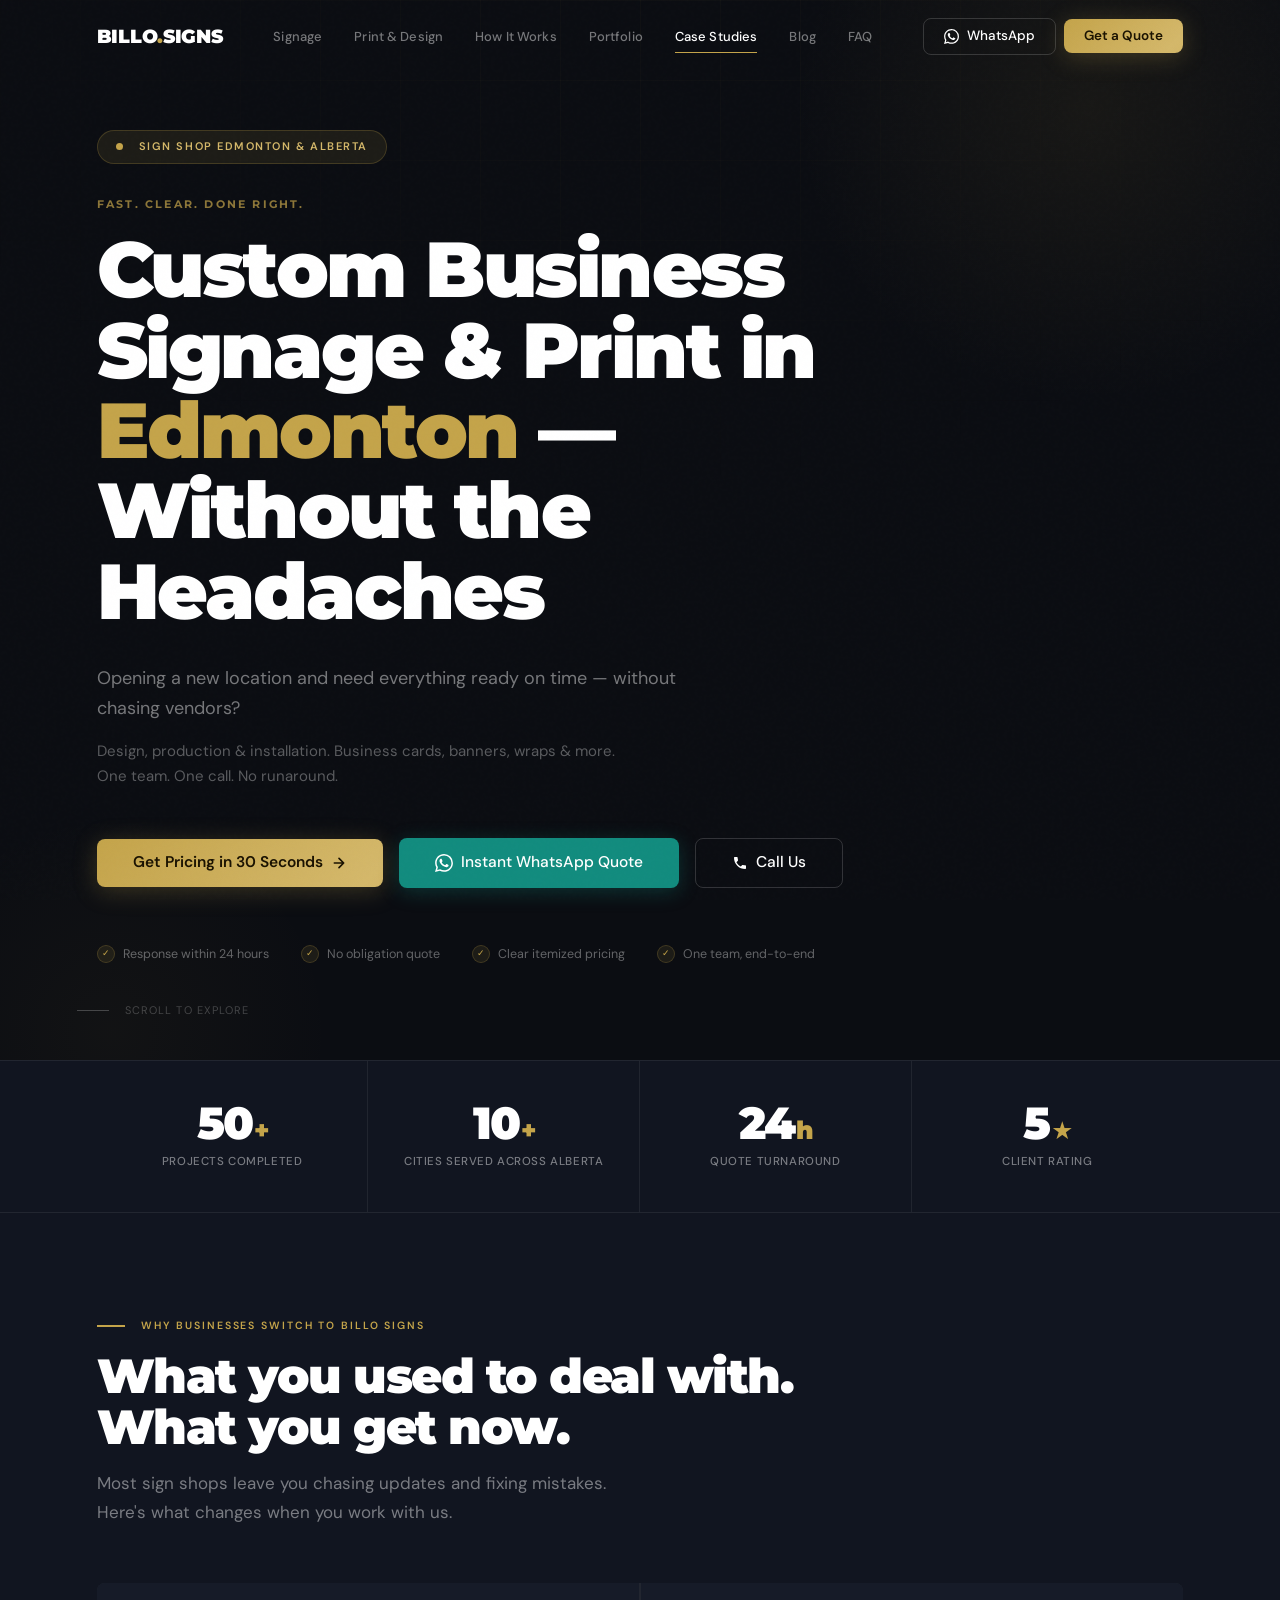
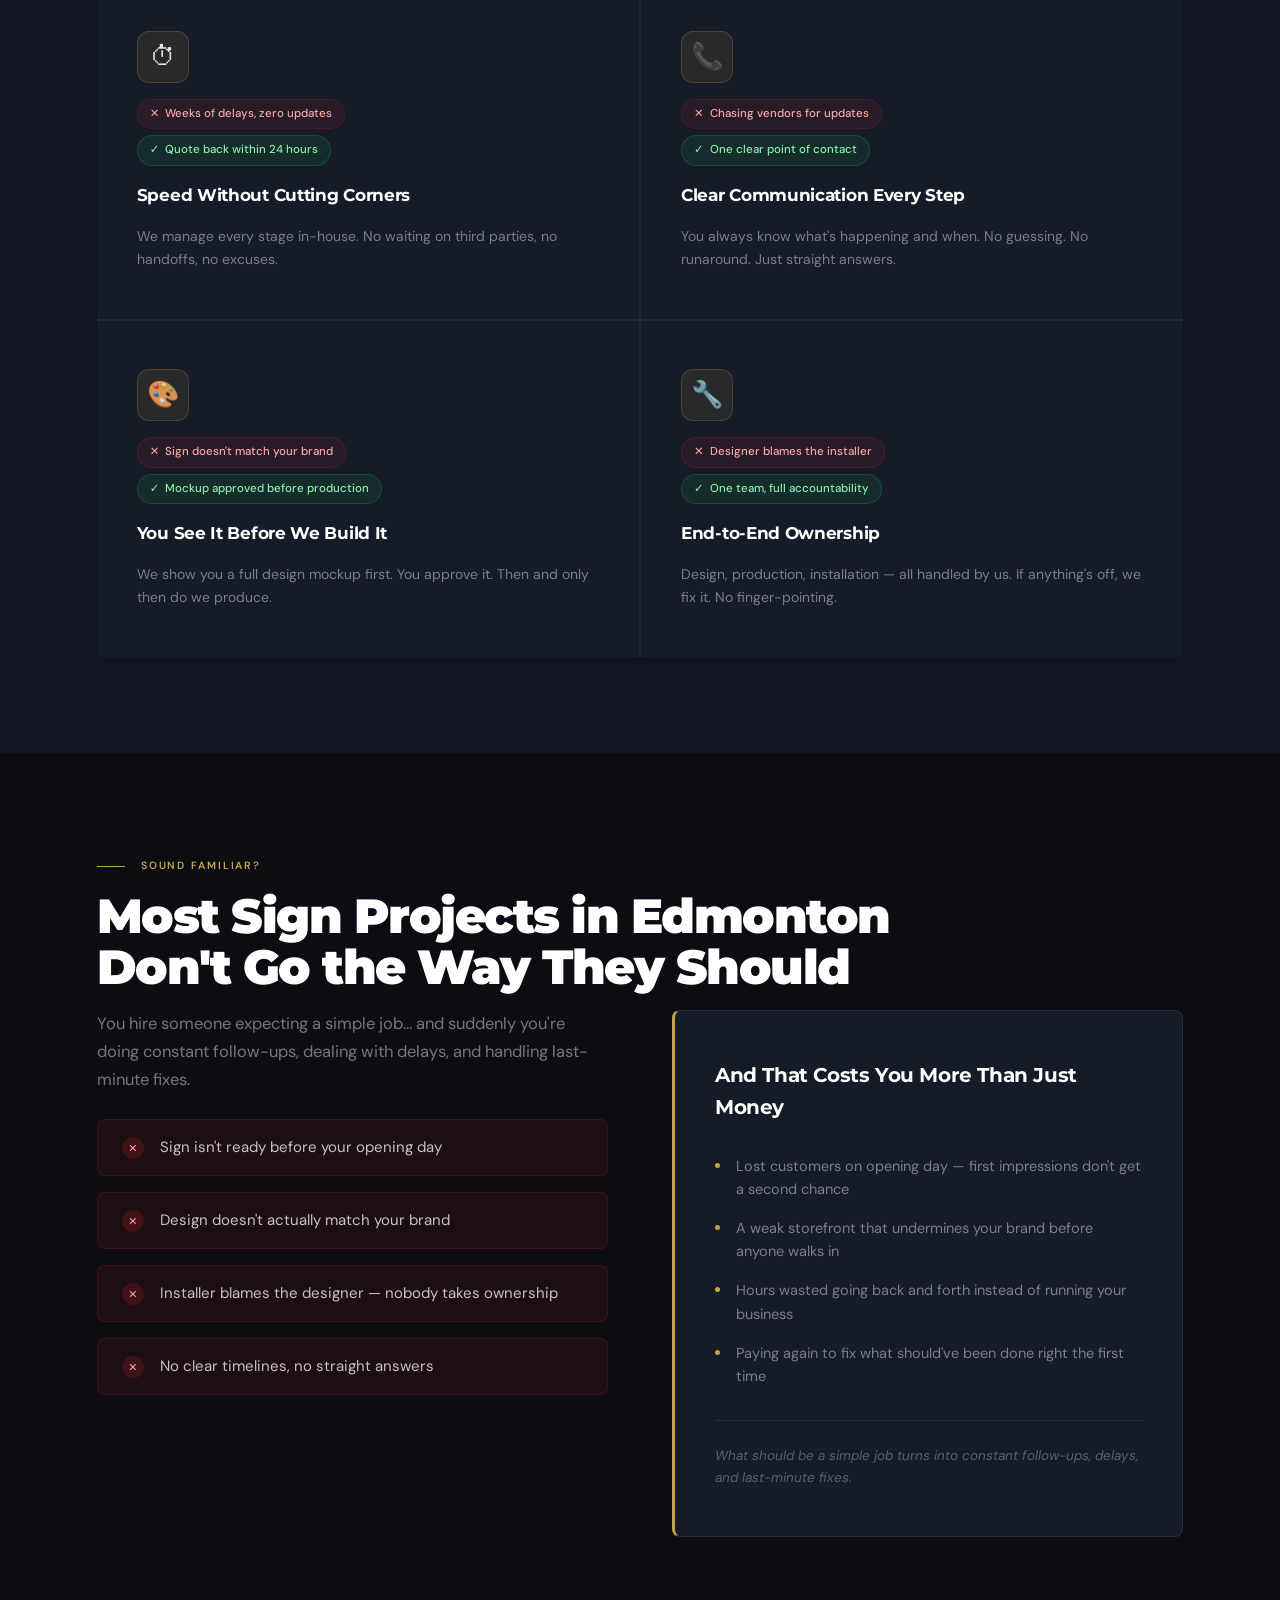
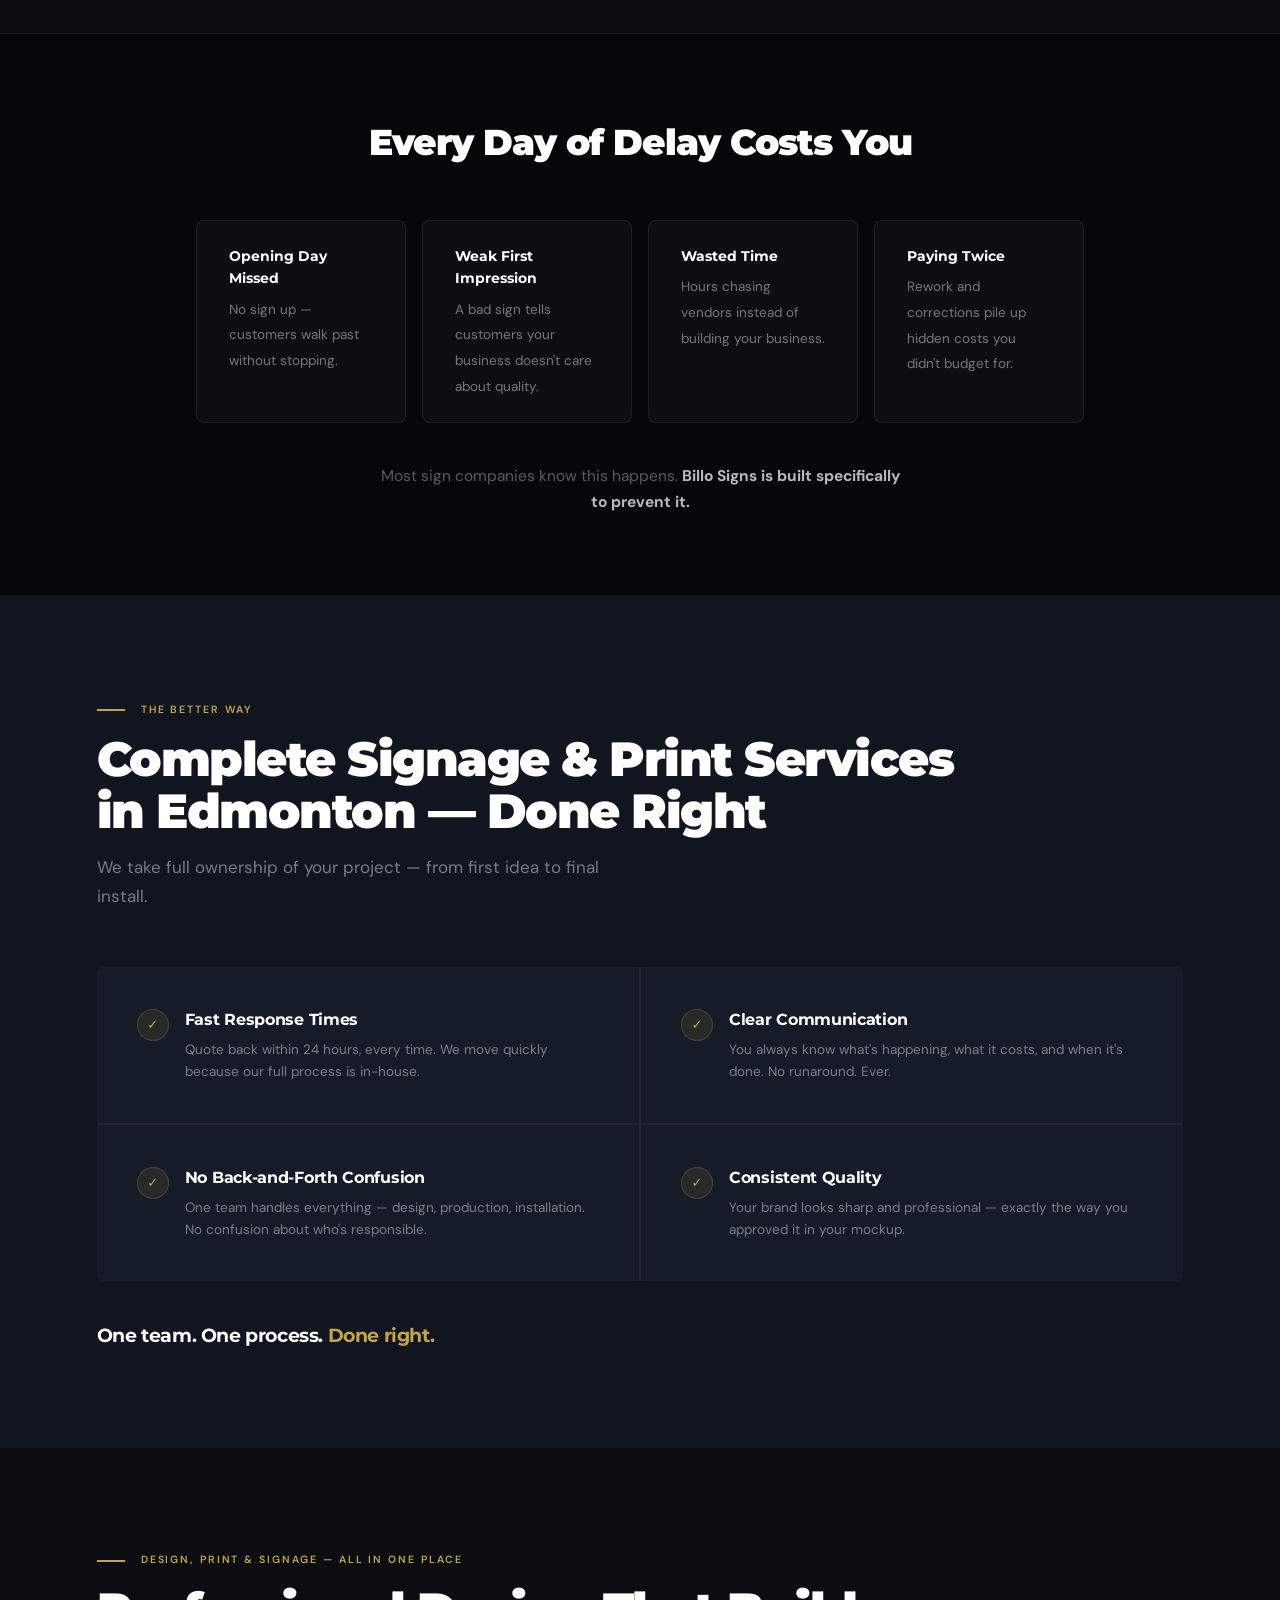
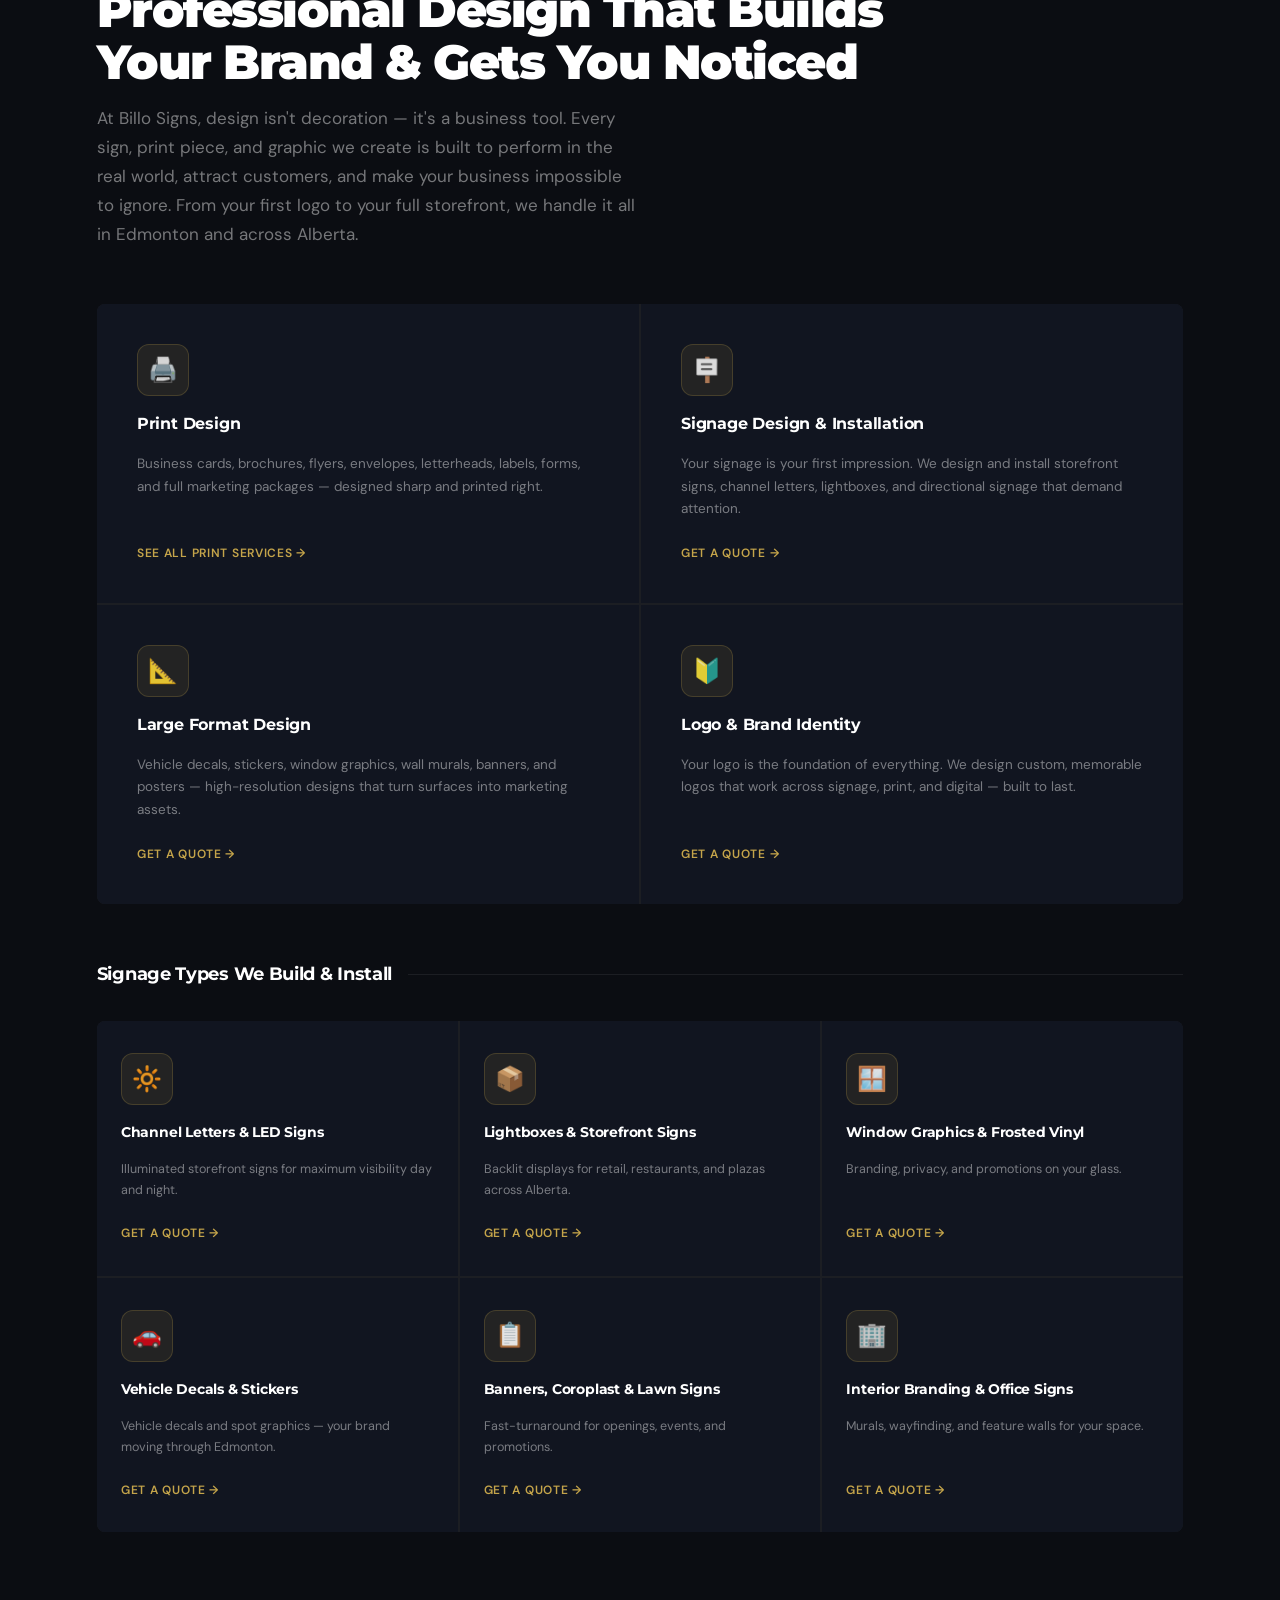
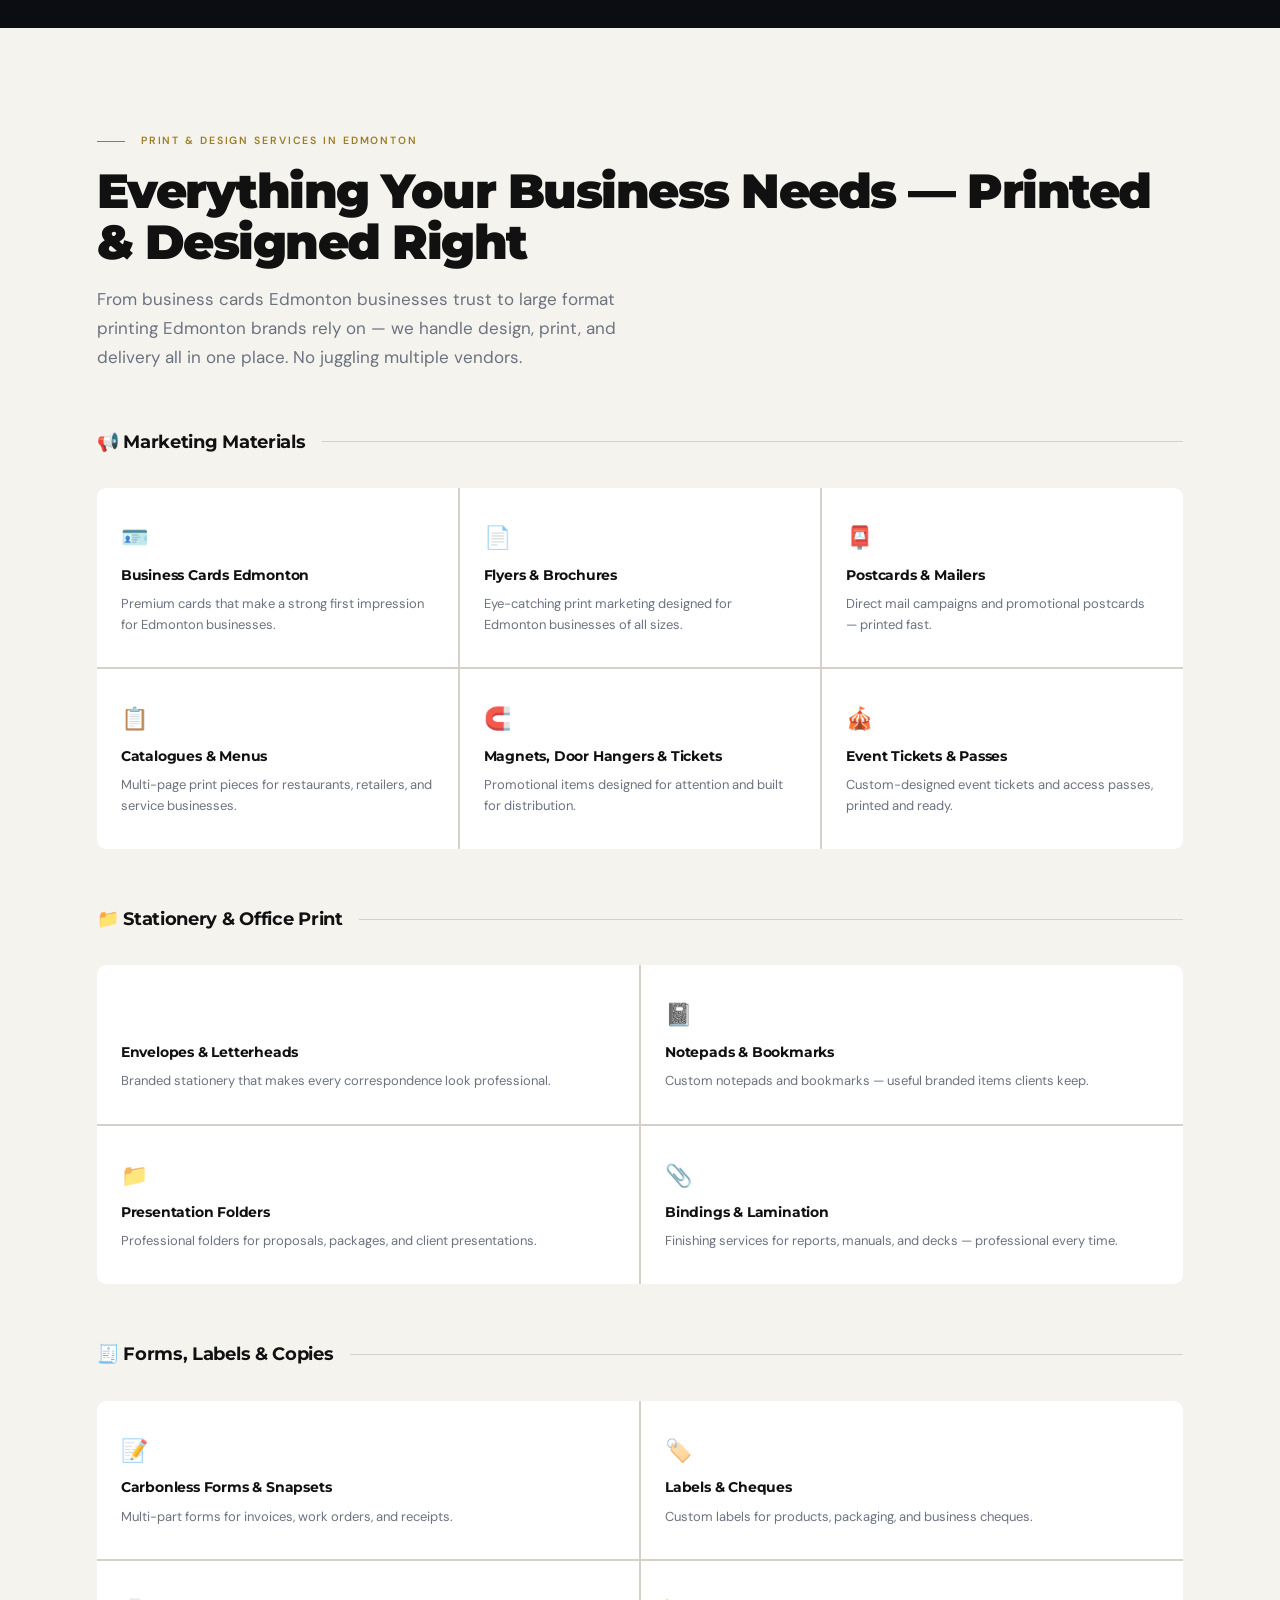
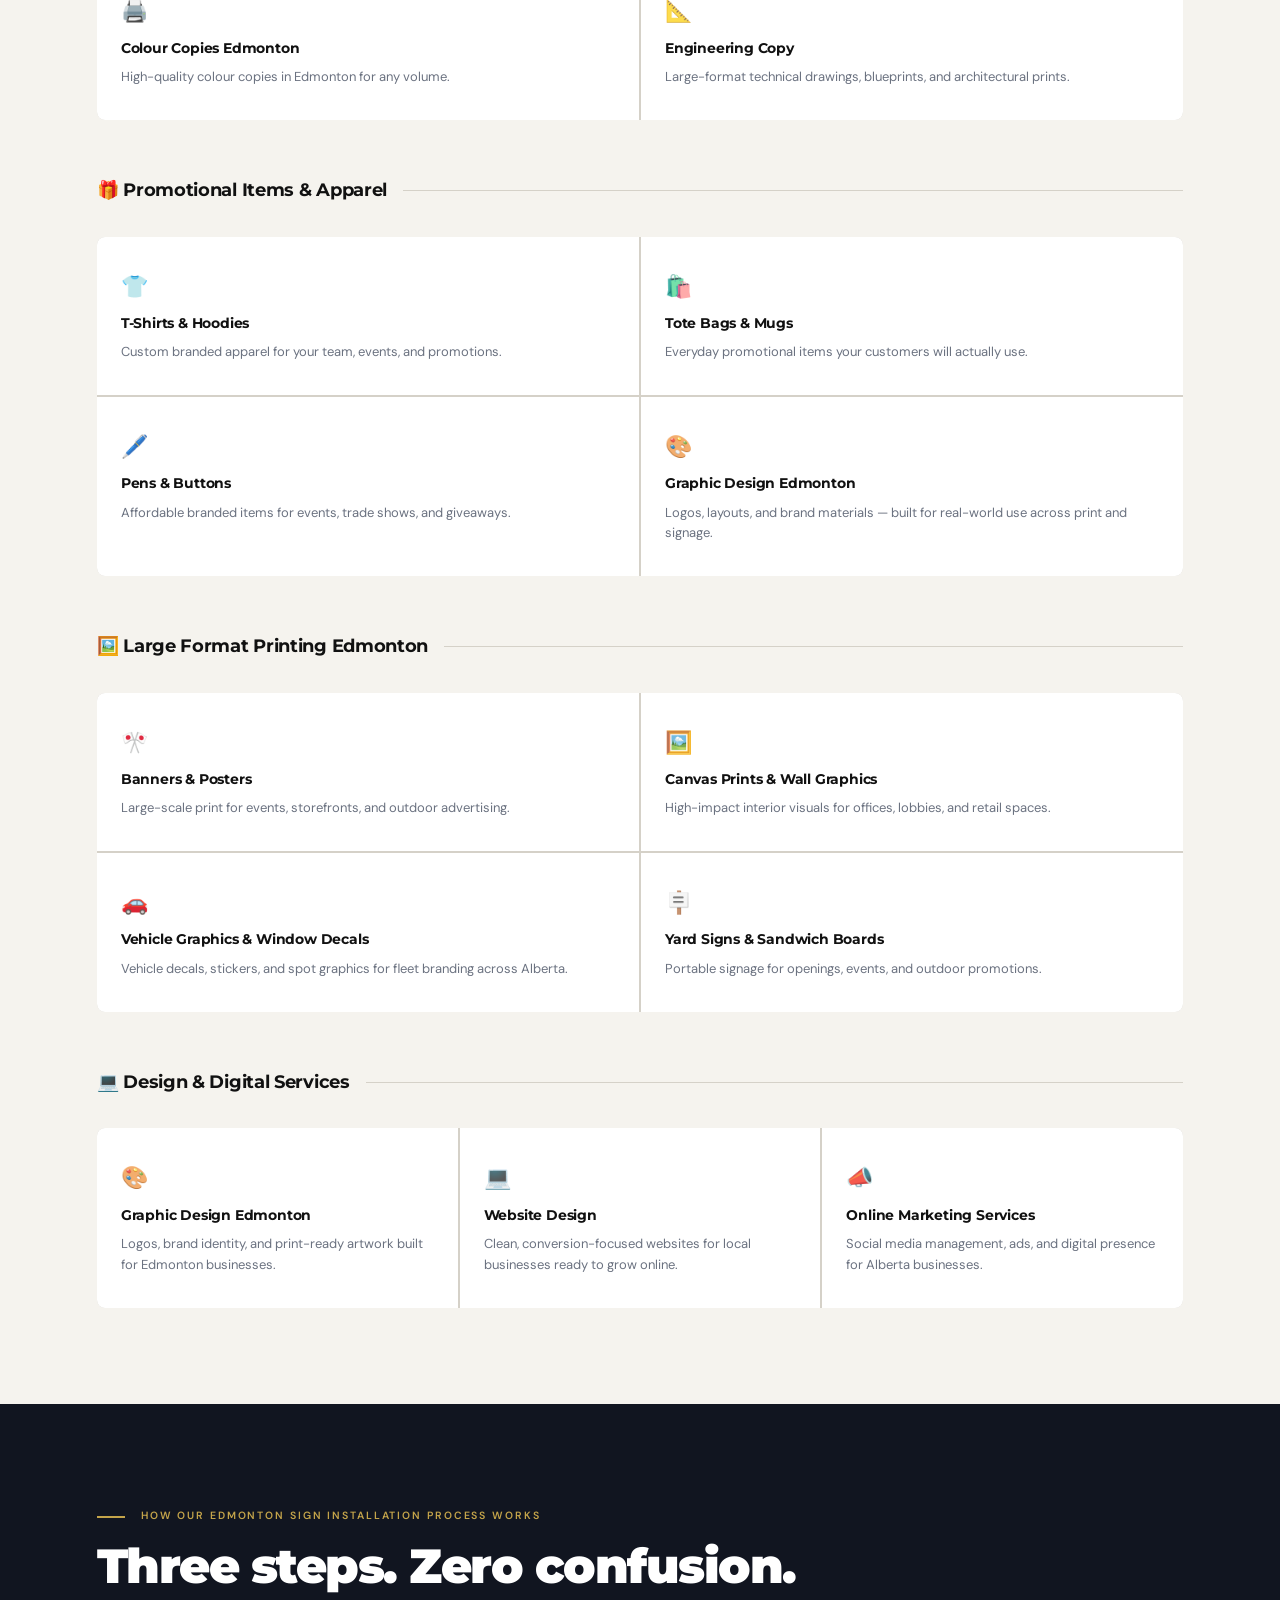
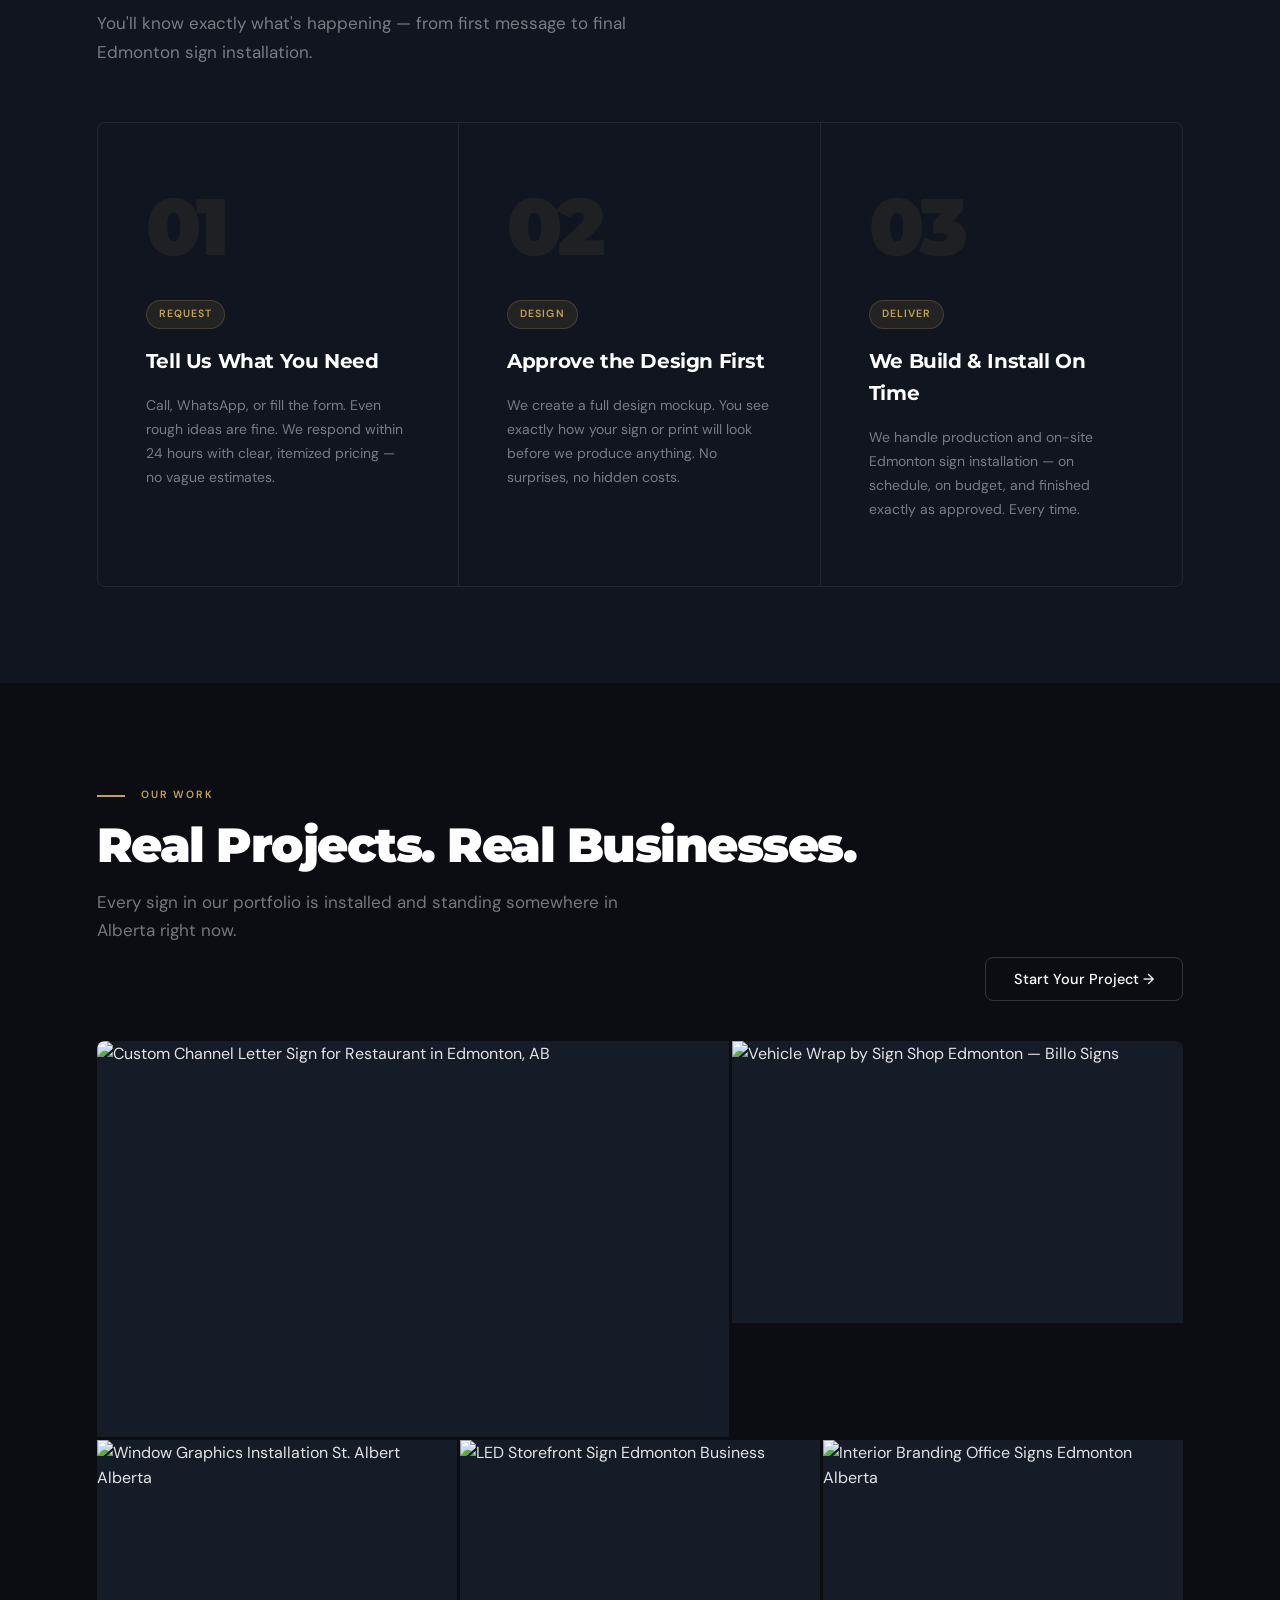
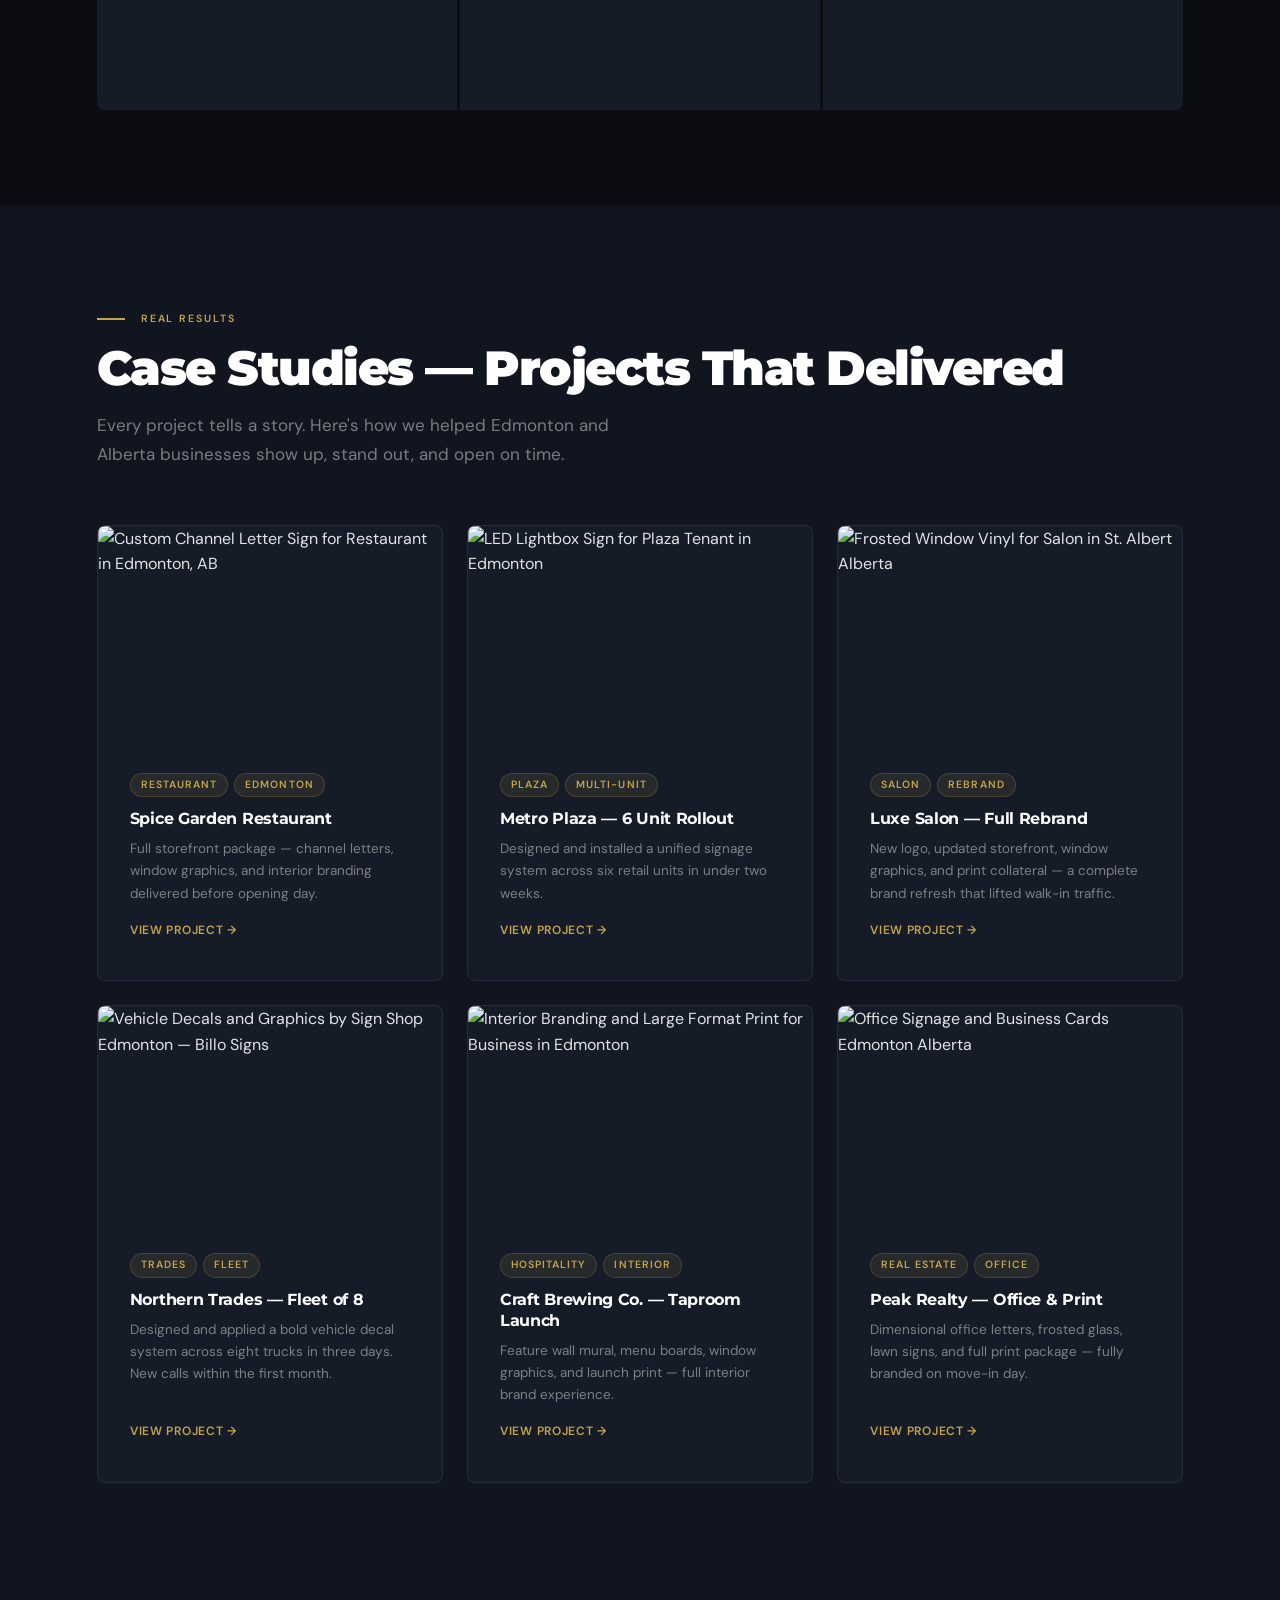
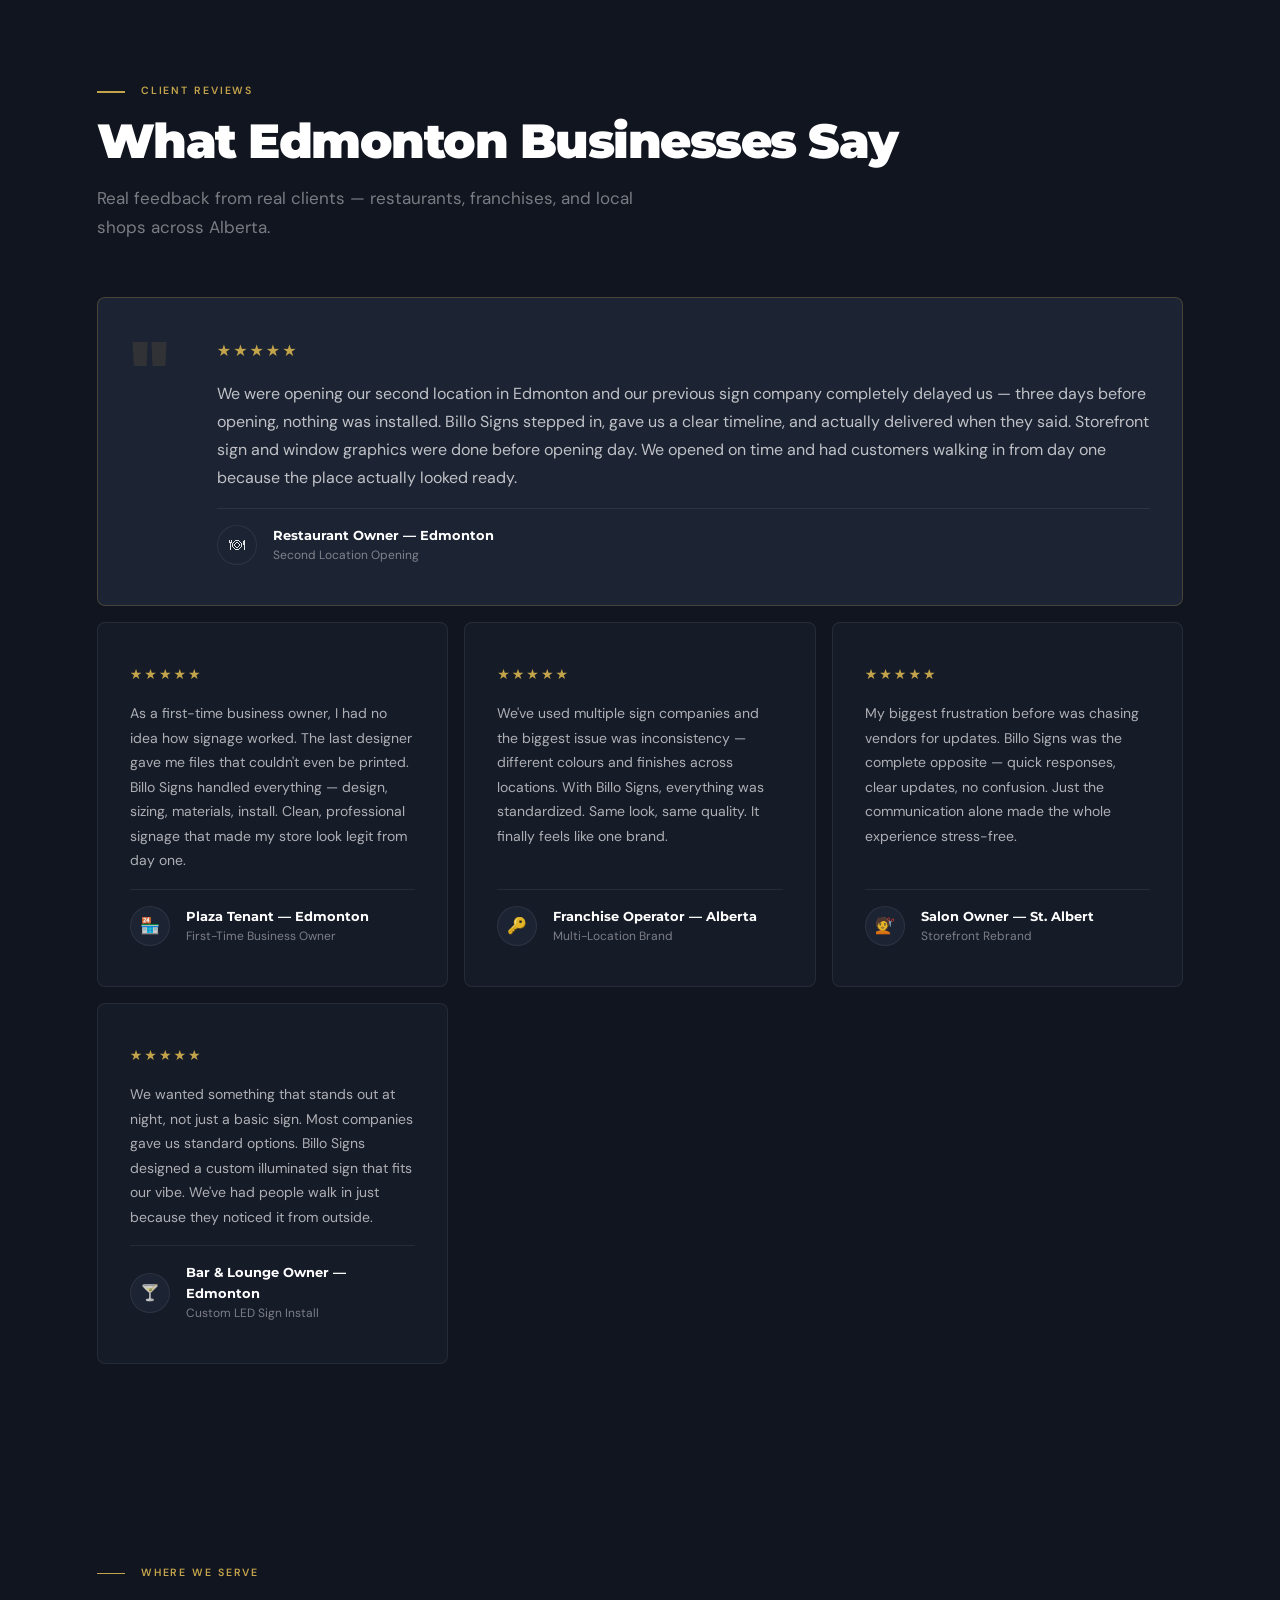
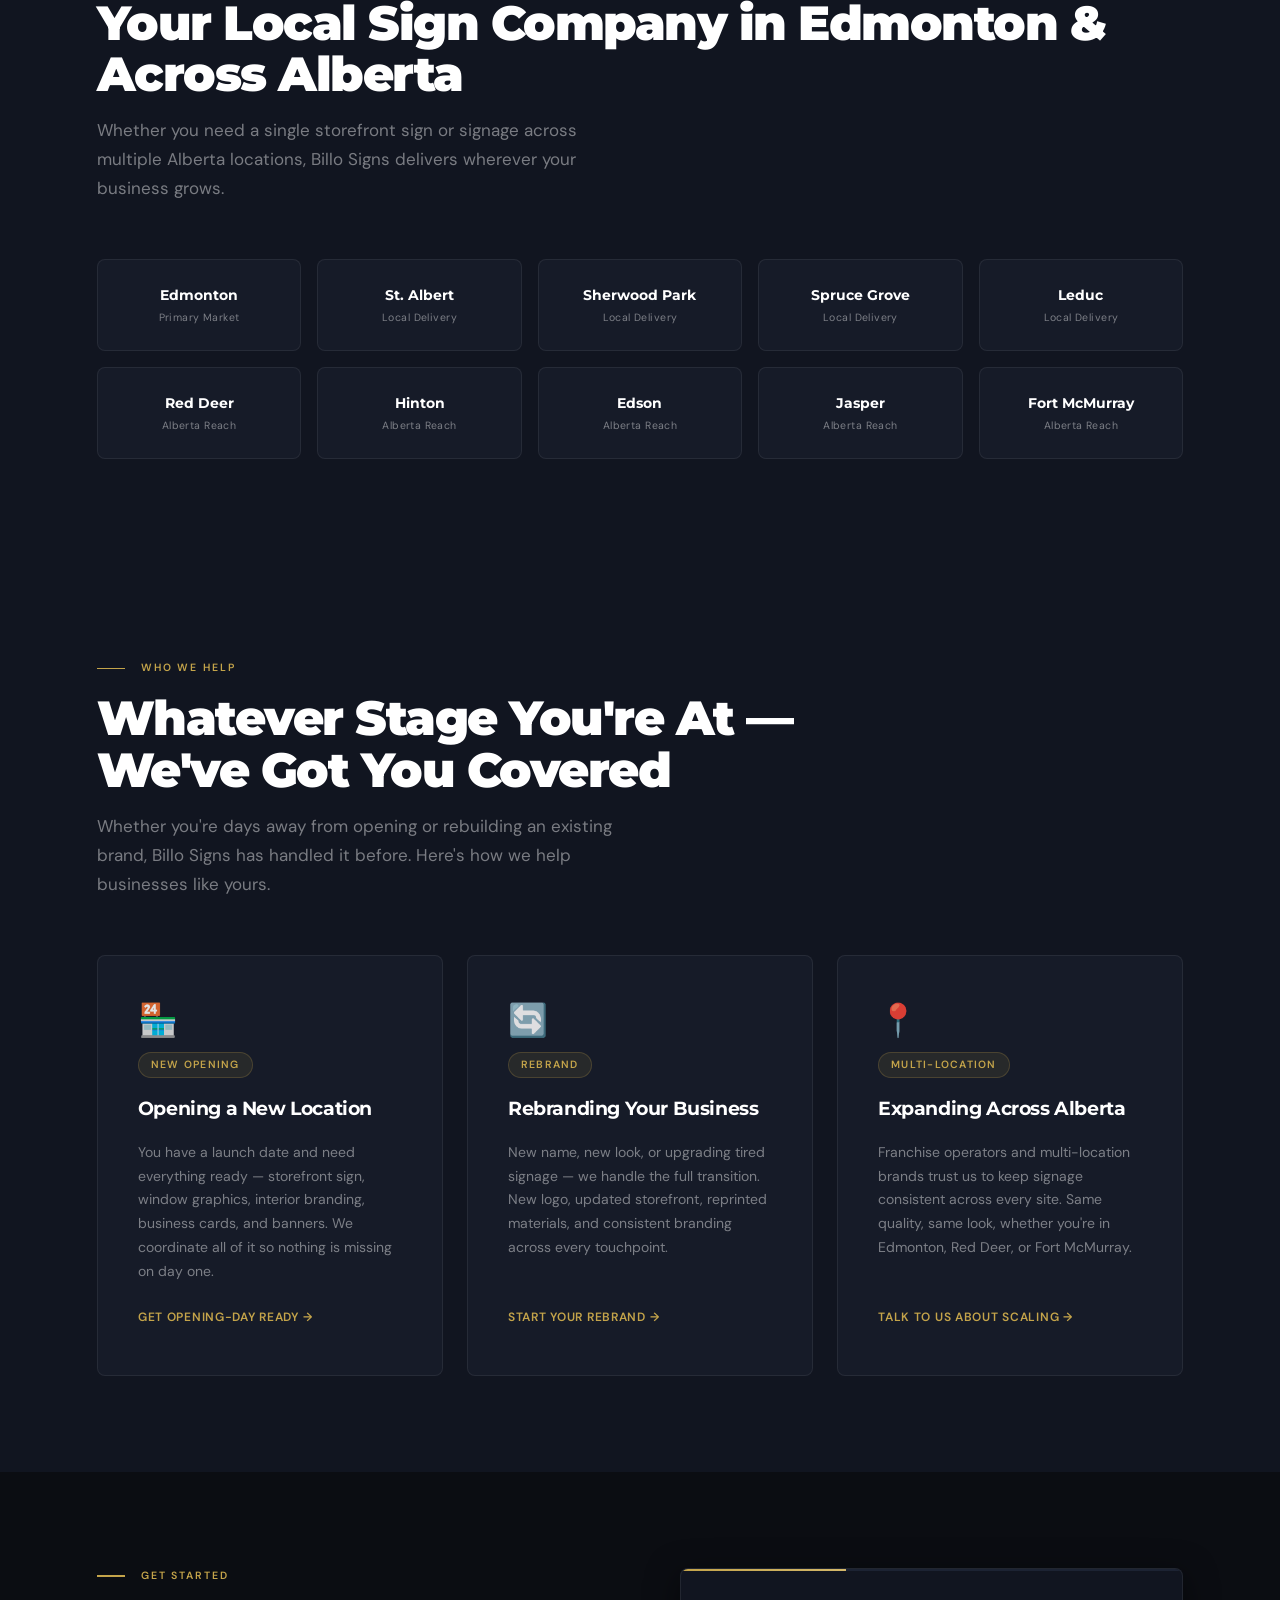
==== index.html @ 5980287f "index.html" ====
<!DOCTYPE html>
<html lang="en">
<head>

  <!-- ═══════════════════════════════════════
       META & SEO
  ═══════════════════════════════════════ -->
  <meta charset="UTF-8">
  <meta name="viewport" content="width=device-width, initial-scale=1.0">
  <meta http-equiv="X-UA-Compatible" content="IE=edge">

  <title>Sign Shop Edmonton — Custom Business Signage & Print | Billo Signs & Graphics</title>

  <meta name="description" content="Billo Signs is Edmonton's trusted sign shop. Custom channel letters, LED signs, vehicle decals/stickers, storefront signs, business cards & print — designed, built, and installed by one team. Free quote in 24 hours.">
  <meta name="keywords" content="sign shop Edmonton, custom signs Edmonton, business signs Edmonton, signage company Edmonton Alberta, channel letters Edmonton, vehicle decals/stickers Edmonton, large format printing Edmonton, graphic design Edmonton, business cards Edmonton, colour copies Edmonton">
  <meta name="author" content="Billo Signs & Graphics">
  <meta name="robots" content="index, follow">
  <link rel="canonical" href="https://billosigns.ca/">

  <!-- Open Graph -->
  <meta property="og:type" content="website">
  <meta property="og:url" content="https://billosigns.ca/">
  <meta property="og:title" content="Sign Shop Edmonton — Custom Business Signage & Print | Billo Signs">
  <meta property="og:description" content="Fast, clear signage for Edmonton & Alberta. Design to install — one team, no runaround. Free quote in 24 hours.">
  <meta property="og:image" content="https://billosigns.ca/images/og-image.jpg">

  <!-- Twitter -->
  <meta name="twitter:card" content="summary_large_image">
  <meta name="twitter:title" content="Sign Shop Edmonton — Billo Signs & Graphics">
  <meta name="twitter:description" content="Custom signage and print for Edmonton businesses. One team. No runaround.">

  <!-- Fonts -->
  <link rel="preconnect" href="https://fonts.googleapis.com">
  <link rel="preconnect" href="https://fonts.gstatic.com" crossorigin>
  <link href="https://fonts.googleapis.com/css2?family=Montserrat:wght@400;600;700;900&family=DM+Sans:ital,wght@0,300;0,400;0,500;1,400&display=swap" rel="stylesheet">

  <!-- Stylesheet -->
  <link rel="stylesheet" href="css/styles.css?v=5.11">

  <!-- ═══════════════════════════════════════
       SCHEMA MARKUP
  ═══════════════════════════════════════ -->
  <script type="application/ld+json">
  {
    "@context": "https://schema.org",
    "@type": "LocalBusiness",
    "name": "Billo Signs & Graphics",
    "description": "Custom signage and print company in Edmonton, Alberta. Channel letters, LED signs, vehicle decals/stickers, storefront signs, business cards, graphic design and more.",
    "url": "https://billosigns.ca",
    "telephone": "+15485773748",
    "email": "hello@billosigns.ca",
    "address": {
      "@type": "PostalAddress",
      "addressLocality": "Edmonton",
      "addressRegion": "AB",
      "addressCountry": "CA"
    },
    "areaServed": [
      "Edmonton","St. Albert","Sherwood Park","Spruce Grove",
      "Leduc","Red Deer","Hinton","Edson","Jasper","Fort McMurray"
    ],
    "serviceType": [
      "Custom Signage","Channel Letter Signs","LED Signs","Vehicle Decals/Stickers",
      "Window Graphics","Lightbox Signs","Interior Branding",
      "Business Cards","Graphic Design","Large Format Printing",
      "Colour Copies","Website Design"
    ],
    "priceRange": "$$"
  }
  </script>

  <script type="application/ld+json">
  {
    "@context": "https://schema.org",
    "@type": "FAQPage",
    "mainEntity": [
      {
        "@type": "Question",
        "name": "How much does signage cost in Edmonton?",
        "acceptedAnswer": {
          "@type": "Answer",
          "text": "Most signage projects range from a few hundred to several thousand dollars depending on size, materials, and type. Billo Signs provides clear, itemized quotes within 24 hours."
        }
      },
      {
        "@type": "Question",
        "name": "How long does it take to make a custom sign in Edmonton?",
        "acceptedAnswer": {
          "@type": "Answer",
          "text": "Most projects take 3–10 business days depending on complexity. We provide a clear timeline upfront and stick to it. Rush timelines are often available."
        }
      },
      {
        "@type": "Question",
        "name": "Do you handle design, production, and installation?",
        "acceptedAnswer": {
          "@type": "Answer",
          "text": "Yes — Billo Signs handles the entire process in-house. Design, production, and installation managed by one team. One point of contact throughout."
        }
      },
      {
        "@type": "Question",
        "name": "Do you serve areas outside Edmonton?",
        "acceptedAnswer": {
          "@type": "Answer",
          "text": "Yes — we serve St. Albert, Sherwood Park, Spruce Grove, Leduc, Red Deer, Hinton, Edson, Jasper, and Fort McMurray."
        }
      },
      {
        "@type": "Question",
        "name": "Do you offer print services like business cards and flyers?",
        "acceptedAnswer": {
          "@type": "Answer",
          "text": "Yes — Billo Signs offers full print services including business cards, postcards, flyers, brochures, labels, colour copies, engineering copy, bindings, lamination, and more."
        }
      }
    ]
  }
  </script>

</head>
<body>

  <!-- ═══════════════════════════════════════
       HEADER / NAV
  ═══════════════════════════════════════ -->
  <header class="site-header" id="siteHeader" role="banner">
    <div class="container header-inner">

      <!-- Logo -->
      <a href="#" class="nav-logo" aria-label="Billo Signs Home">
        <span class="logo-text">BILLO<span class="logo-dot">.</span>SIGNS</span>
      </a>

      <!-- Desktop Nav -->
      <nav class="desktop-nav" aria-label="Main Navigation">
        <ul class="nav-list">
          <li><a href="#signage" class="nav-link">Signage</a></li>
          <li><a href="#print" class="nav-link">Print & Design</a></li>
          <li><a href="#process" class="nav-link">How It Works</a></li>
          <li><a href="#portfolio" class="nav-link">Portfolio</a></li>
          <li><a href="#case-studies" class="nav-link">Case Studies</a></li>
          <li><a href="blog.html" class="nav-link">Blog</a></li>
          <li><a href="#faq" class="nav-link">FAQ</a></li>
        </ul>
      </nav>

      <!-- Nav Actions -->
      <div class="nav-actions">
        <a href="https://wa.me/15485773748?text=Hi%20Billo%20Signs%2C%20I%20need%20a%20quick%20quote" class="btn btn-ghost btn-sm" target="_blank" rel="noopener" aria-label="WhatsApp Billo Signs">
          <svg width="15" height="15" viewBox="0 0 24 24" fill="currentColor" aria-hidden="true"><path d="M17.472 14.382c-.297-.149-1.758-.867-2.03-.967-.273-.099-.471-.148-.67.15-.197.297-.767.966-.94 1.164-.173.199-.347.223-.644.075-.297-.15-1.255-.463-2.39-1.475-.883-.788-1.48-1.761-1.653-2.059-.173-.297-.018-.458.13-.606.134-.133.298-.347.446-.52.149-.174.198-.298.298-.497.099-.198.05-.371-.025-.52-.075-.149-.669-1.612-.916-2.207-.242-.579-.487-.5-.669-.51-.173-.008-.371-.01-.57-.01-.198 0-.52.074-.792.372-.272.297-1.04 1.016-1.04 2.479 0 1.462 1.065 2.875 1.213 3.074.149.198 2.096 3.2 5.077 4.487.709.306 1.262.489 1.694.625.712.227 1.36.195 1.871.118.571-.085 1.758-.719 2.006-1.413.248-.694.248-1.289.173-1.413-.074-.124-.272-.198-.57-.347m-5.421 7.403h-.004a9.87 9.87 0 01-5.031-1.378l-.361-.214-3.741.982.998-3.648-.235-.374a9.86 9.86 0 01-1.51-5.26c.001-5.45 4.436-9.884 9.888-9.884 2.64 0 5.122 1.03 6.988 2.898a9.825 9.825 0 012.893 6.994c-.003 5.45-4.437 9.884-9.885 9.884m8.413-18.297A11.815 11.815 0 0012.05 0C5.495 0 .16 5.335.157 11.892c0 2.096.547 4.142 1.588 5.945L.057 24l6.305-1.654a11.882 11.882 0 005.683 1.448h.005c6.554 0 11.89-5.335 11.893-11.893a11.821 11.821 0 00-3.48-8.413z"/></svg>
          WhatsApp
        </a>
        <a href="#quote" class="btn btn-gold btn-sm">Get a Quote</a>
      </div>

      <!-- Hamburger -->
      <button class="ham-btn" id="hamBtn" aria-label="Toggle menu" aria-expanded="false" aria-controls="mobileDrawer">
        <span class="ham-bar"></span>
        <span class="ham-bar"></span>
        <span class="ham-bar"></span>
      </button>

    </div>
  </header>

  <!-- Mobile Drawer -->
  <div class="mobile-drawer" id="mobileDrawer" role="dialog" aria-label="Mobile Navigation" aria-modal="true" hidden>
    <nav aria-label="Mobile Navigation">
      <ul class="mob-nav-list">
        <li><a href="#signage" class="mob-nav-link">Signage Services <span class="mob-arrow" aria-hidden="true">→</span></a></li>
        <li><a href="#print" class="mob-nav-link">Print &amp; Design <span class="mob-arrow" aria-hidden="true">→</span></a></li>
        <li><a href="#process" class="mob-nav-link">How It Works <span class="mob-arrow" aria-hidden="true">→</span></a></li>
        <li><a href="#portfolio" class="mob-nav-link">Portfolio <span class="mob-arrow" aria-hidden="true">→</span></a></li>
        <li><a href="#case-studies" class="mob-nav-link">Case Studies <span class="mob-arrow" aria-hidden="true">→</span></a></li>
        <li><a href="blog.html" class="mob-nav-link">Blog <span class="mob-arrow" aria-hidden="true">→</span></a></li>
        <li><a href="#faq" class="mob-nav-link">FAQ <span class="mob-arrow" aria-hidden="true">→</span></a></li>
      </ul>
      <div class="mob-cta-group">
        <a href="#quote" class="btn btn-gold mob-cta-btn">Get a Free Quote →</a>
        <a href="https://wa.me/15485773748" class="btn btn-wa mob-cta-btn" target="_blank" rel="noopener">
          <svg width="16" height="16" viewBox="0 0 24 24" fill="currentColor" aria-hidden="true"><path d="M17.472 14.382c-.297-.149-1.758-.867-2.03-.967-.273-.099-.471-.148-.67.15-.197.297-.767.966-.94 1.164-.173.199-.347.223-.644.075-.297-.15-1.255-.463-2.39-1.475-.883-.788-1.48-1.761-1.653-2.059-.173-.297-.018-.458.13-.606.134-.133.298-.347.446-.52.149-.174.198-.298.298-.497.099-.198.05-.371-.025-.52-.075-.149-.669-1.612-.916-2.207-.242-.579-.487-.5-.669-.51-.173-.008-.371-.01-.57-.01-.198 0-.52.074-.792.372-.272.297-1.04 1.016-1.04 2.479 0 1.462 1.065 2.875 1.213 3.074.149.198 2.096 3.2 5.077 4.487.709.306 1.262.489 1.694.625.712.227 1.36.195 1.871.118.571-.085 1.758-.719 2.006-1.413.248-.694.248-1.289.173-1.413-.074-.124-.272-.198-.57-.347m-5.421 7.403h-.004a9.87 9.87 0 01-5.031-1.378l-.361-.214-3.741.982.998-3.648-.235-.374a9.86 9.86 0 01-1.51-5.26c.001-5.45 4.436-9.884 9.888-9.884 2.64 0 5.122 1.03 6.988 2.898a9.825 9.825 0 012.893 6.994c-.003 5.45-4.437 9.884-9.885 9.884m8.413-18.297A11.815 11.815 0 0012.05 0C5.495 0 .16 5.335.157 11.892c0 2.096.547 4.142 1.588 5.945L.057 24l6.305-1.654a11.882 11.882 0 005.683 1.448h.005c6.554 0 11.89-5.335 11.893-11.893a11.821 11.821 0 00-3.48-8.413z"/></svg>
          WhatsApp Us
        </a>
      </div>
    </nav>
  </div>

  <main id="main" role="main">

    <!-- ═══════════════════════════════════════
         HERO
    ═══════════════════════════════════════ -->
    <section class="section hero-section" id="hero" aria-label="Hero">
      <div class="hero-bg" aria-hidden="true">
        <div class="hero-grid-lines"></div>
        <div class="hero-glow hero-glow--right"></div>
        <div class="hero-glow hero-glow--left"></div>
      </div>
      <div class="container hero-inner">
        <div class="hero-content">

          <div class="hero-eyebrow reveal" aria-label="Location badge">
            <span class="hero-pulse" aria-hidden="true"></span>
            <span>Sign Shop Edmonton &amp; Alberta</span>
          </div>

          <p class="hero-tagline reveal reveal-d1" aria-hidden="true">Fast. Clear. Done Right.</p>

          <h1 class="hero-h1 reveal reveal-d2">
            Custom Business<br>
            Signage &amp; Print in<br>
            <em>Edmonton</em> —<br>
            Without the Headaches
          </h1>

          <p class="hero-sub reveal reveal-d3">
            Opening a new location and need everything ready on time — without chasing vendors?
          </p>
          <p class="hero-sub hero-sub--dim reveal reveal-d4">
            Design, production &amp; installation. Business cards, banners, wraps &amp; more.<br>
            One team. One call. No runaround.
          </p>

          <div class="hero-ctas reveal reveal-d5">
            <a href="#quote" class="btn btn-gold btn-lg">
              Get Pricing in 30 Seconds
              <svg width="16" height="16" viewBox="0 0 24 24" fill="none" stroke="currentColor" stroke-width="2.5" stroke-linecap="round" stroke-linejoin="round" aria-hidden="true"><path d="M5 12h14M12 5l7 7-7 7"/></svg>
            </a>
            <a href="https://wa.me/15485773748?text=Hi%20Billo%20Signs%2C%20I%20need%20a%20quick%20quote" class="btn btn-wa btn-lg" target="_blank" rel="noopener" aria-label="Get instant quote on WhatsApp">
              <svg width="18" height="18" viewBox="0 0 24 24" fill="currentColor" aria-hidden="true"><path d="M17.472 14.382c-.297-.149-1.758-.867-2.03-.967-.273-.099-.471-.148-.67.15-.197.297-.767.966-.94 1.164-.173.199-.347.223-.644.075-.297-.15-1.255-.463-2.39-1.475-.883-.788-1.48-1.761-1.653-2.059-.173-.297-.018-.458.13-.606.134-.133.298-.347.446-.52.149-.174.198-.298.298-.497.099-.198.05-.371-.025-.52-.075-.149-.669-1.612-.916-2.207-.242-.579-.487-.5-.669-.51-.173-.008-.371-.01-.57-.01-.198 0-.52.074-.792.372-.272.297-1.04 1.016-1.04 2.479 0 1.462 1.065 2.875 1.213 3.074.149.198 2.096 3.2 5.077 4.487.709.306 1.262.489 1.694.625.712.227 1.36.195 1.871.118.571-.085 1.758-.719 2.006-1.413.248-.694.248-1.289.173-1.413-.074-.124-.272-.198-.57-.347m-5.421 7.403h-.004a9.87 9.87 0 01-5.031-1.378l-.361-.214-3.741.982.998-3.648-.235-.374a9.86 9.86 0 01-1.51-5.26c.001-5.45 4.436-9.884 9.888-9.884 2.64 0 5.122 1.03 6.988 2.898a9.825 9.825 0 012.893 6.994c-.003 5.45-4.437 9.884-9.885 9.884m8.413-18.297A11.815 11.815 0 0012.05 0C5.495 0 .16 5.335.157 11.892c0 2.096.547 4.142 1.588 5.945L.057 24l6.305-1.654a11.882 11.882 0 005.683 1.448h.005c6.554 0 11.89-5.335 11.893-11.893a11.821 11.821 0 00-3.48-8.413z"/></svg>
              Instant WhatsApp Quote
            </a>
            <a href="tel:+15485773748" class="btn btn-ghost btn-lg" aria-label="Call Billo Signs">
              <svg width="16" height="16" viewBox="0 0 24 24" fill="currentColor" aria-hidden="true"><path d="M6.62 10.79c1.44 2.83 3.76 5.14 6.59 6.59l2.2-2.2c.27-.27.67-.36 1.02-.24 1.12.37 2.33.57 3.57.57.55 0 1 .45 1 1V20c0 .55-.45 1-1 1-9.39 0-17-7.61-17-17 0-.55.45-1 1-1h3.5c.55 0 1 .45 1 1 0 1.25.2 2.45.57 3.57.11.35.03.74-.25 1.02l-2.2 2.2z"/></svg>
              Call Us
            </a>
          </div>

          <ul class="hero-trust reveal reveal-d5" aria-label="Trust indicators">
            <li class="trust-item">
              <span class="trust-check" aria-hidden="true">✓</span>
              <span>Response within 24 hours</span>
            </li>
            <li class="trust-item">
              <span class="trust-check" aria-hidden="true">✓</span>
              <span>No obligation quote</span>
            </li>
            <li class="trust-item">
              <span class="trust-check" aria-hidden="true">✓</span>
              <span>Clear itemized pricing</span>
            </li>
            <li class="trust-item">
              <span class="trust-check" aria-hidden="true">✓</span>
              <span>One team, end-to-end</span>
            </li>
          </ul>

        </div>
      </div>
      <div class="scroll-hint" aria-hidden="true">
        <span class="scroll-line"></span>
        <span>Scroll to explore</span>
      </div>
    </section>

    <!-- ═══════════════════════════════════════
         PROOF / STATS BAR
    ═══════════════════════════════════════ -->
    <section class="proof-bar" aria-label="Business Statistics">
      <div class="container">
        <ul class="proof-list">
          <li class="proof-item reveal">
            <span class="proof-num"><span class="count" data-target="50">0</span><sup>+</sup></span>
            <span class="proof-label">Projects Completed</span>
          </li>
          <li class="proof-item reveal reveal-d1">
            <span class="proof-num"><span class="count" data-target="10">0</span><sup>+</sup></span>
            <span class="proof-label">Cities Served Across Alberta</span>
          </li>
          <li class="proof-item reveal reveal-d2">
            <span class="proof-num"><span class="count" data-target="24">0</span><sup>h</sup></span>
            <span class="proof-label">Quote Turnaround</span>
          </li>
          <li class="proof-item reveal reveal-d3">
            <span class="proof-num"><span class="count" data-target="5">0</span><sup>★</sup></span>
            <span class="proof-label">Client Rating</span>
          </li>
        </ul>
      </div>
    </section>

    <!-- ═══════════════════════════════════════
         WHY SWITCH (BEFORE / AFTER)
    ═══════════════════════════════════════ -->
    <section class="section section-dark" id="why" aria-labelledby="why-heading">
      <div class="container">
        <span class="section-tag reveal" aria-label="Section label">Why Businesses Switch to Billo Signs</span>
        <h2 class="section-heading reveal reveal-d1" id="why-heading">
          What you used to deal with.<br>What you get now.
        </h2>
        <p class="section-desc reveal reveal-d2">
          Most sign shops leave you chasing updates and fixing mistakes. Here's what changes when you work with us.
        </p>
        <div class="switch-grid">

          <article class="switch-card reveal">
            <div class="switch-icon" aria-hidden="true">⏱</div>
            <div class="switch-badges">
              <span class="badge badge--bad">✕ &nbsp;Weeks of delays, zero updates</span>
              <span class="badge badge--good">✓ &nbsp;Quote back within 24 hours</span>
            </div>
            <h3 class="switch-title">Speed Without Cutting Corners</h3>
            <p class="switch-body">We manage every stage in-house. No waiting on third parties, no handoffs, no excuses.</p>
          </article>

          <article class="switch-card reveal reveal-d1">
            <div class="switch-icon" aria-hidden="true">📞</div>
            <div class="switch-badges">
              <span class="badge badge--bad">✕ &nbsp;Chasing vendors for updates</span>
              <span class="badge badge--good">✓ &nbsp;One clear point of contact</span>
            </div>
            <h3 class="switch-title">Clear Communication Every Step</h3>
            <p class="switch-body">You always know what's happening and when. No guessing. No runaround. Just straight answers.</p>
          </article>

          <article class="switch-card reveal reveal-d2">
            <div class="switch-icon" aria-hidden="true">🎨</div>
            <div class="switch-badges">
              <span class="badge badge--bad">✕ &nbsp;Sign doesn't match your brand</span>
              <span class="badge badge--good">✓ &nbsp;Mockup approved before production</span>
            </div>
            <h3 class="switch-title">You See It Before We Build It</h3>
            <p class="switch-body">We show you a full design mockup first. You approve it. Then and only then do we produce.</p>
          </article>

          <article class="switch-card reveal reveal-d3">
            <div class="switch-icon" aria-hidden="true">🔧</div>
            <div class="switch-badges">
              <span class="badge badge--bad">✕ &nbsp;Designer blames the installer</span>
              <span class="badge badge--good">✓ &nbsp;One team, full accountability</span>
            </div>
            <h3 class="switch-title">End-to-End Ownership</h3>
            <p class="switch-body">Design, production, installation — all handled by us. If anything's off, we fix it. No finger-pointing.</p>
          </article>

        </div>
      </div>
    </section>

    <!-- ═══════════════════════════════════════
         PROBLEM SECTION
    ═══════════════════════════════════════ -->
    <section class="section" id="problem" aria-labelledby="problem-heading">
      <div class="container">
        <span class="section-tag reveal">Sound Familiar?</span>
        <h2 class="section-heading reveal reveal-d1" id="problem-heading">
          Most Sign Projects in Edmonton<br>Don't Go the Way They Should
        </h2>
        <div class="problem-grid">
          <div class="problem-left reveal">
            <p class="body-text">
              You hire someone expecting a simple job… and suddenly you're doing constant follow-ups, dealing with delays, and handling last-minute fixes.
            </p>
            <ul class="problem-list" aria-label="Common signage problems">
              <li class="problem-item">
                <span class="prob-x" aria-hidden="true">✕</span>
                Sign isn't ready before your opening day
              </li>
              <li class="problem-item">
                <span class="prob-x" aria-hidden="true">✕</span>
                Design doesn't actually match your brand
              </li>
              <li class="problem-item">
                <span class="prob-x" aria-hidden="true">✕</span>
                Installer blames the designer — nobody takes ownership
              </li>
              <li class="problem-item">
                <span class="prob-x" aria-hidden="true">✕</span>
                No clear timelines, no straight answers
              </li>
            </ul>
          </div>
          <aside class="pain-box reveal reveal-d2" aria-label="Cost of signage delays">
            <h3 class="pain-title">And That Costs You More Than Just Money</h3>
            <ul class="pain-list">
              <li class="pain-item">
                <span class="pain-dot" aria-hidden="true"></span>
                Lost customers on opening day — first impressions don't get a second chance
              </li>
              <li class="pain-item">
                <span class="pain-dot" aria-hidden="true"></span>
                A weak storefront that undermines your brand before anyone walks in
              </li>
              <li class="pain-item">
                <span class="pain-dot" aria-hidden="true"></span>
                Hours wasted going back and forth instead of running your business
              </li>
              <li class="pain-item">
                <span class="pain-dot" aria-hidden="true"></span>
                Paying again to fix what should've been done right the first time
              </li>
            </ul>
            <p class="pain-footer">
              What should be a simple job turns into constant follow-ups, delays, and last-minute fixes.
            </p>
          </aside>
        </div>
      </div>
    </section>

    <!-- ═══════════════════════════════════════
         AGITATION STRIP
    ═══════════════════════════════════════ -->
    <div class="agit-strip" role="complementary" aria-label="Impact of delays">
      <div class="container">
        <h2 class="agit-heading reveal">Every Day of Delay Costs You</h2>
        <ul class="agit-grid">
          <li class="agit-card reveal">
            <strong>Opening Day Missed</strong>
            <span>No sign up — customers walk past without stopping.</span>
          </li>
          <li class="agit-card reveal reveal-d1">
            <strong>Weak First Impression</strong>
            <span>A bad sign tells customers your business doesn't care about quality.</span>
          </li>
          <li class="agit-card reveal reveal-d2">
            <strong>Wasted Time</strong>
            <span>Hours chasing vendors instead of building your business.</span>
          </li>
          <li class="agit-card reveal reveal-d3">
            <strong>Paying Twice</strong>
            <span>Rework and corrections pile up hidden costs you didn't budget for.</span>
          </li>
        </ul>
        <p class="agit-footer reveal">
          Most sign companies know this happens.
          <strong>Billo Signs is built specifically to prevent it.</strong>
        </p>
      </div>
    </div>

    <!-- ═══════════════════════════════════════
         SOLUTION
    ═══════════════════════════════════════ -->
    <section class="section section-dark" id="solution" aria-labelledby="solution-heading">
      <div class="container">
        <span class="section-tag reveal">The Better Way</span>
        <h2 class="section-heading reveal reveal-d1" id="solution-heading">
          Complete Signage &amp; Print Services<br>in Edmonton — Done Right
        </h2>
        <p class="section-desc reveal reveal-d2">
          We take full ownership of your project — from first idea to final install.
        </p>
        <div class="solution-grid">
          <article class="solution-card reveal">
            <div class="sol-check" aria-hidden="true">✓</div>
            <div>
              <h3>Fast Response Times</h3>
              <p>Quote back within 24 hours, every time. We move quickly because our full process is in-house.</p>
            </div>
          </article>
          <article class="solution-card reveal reveal-d1">
            <div class="sol-check" aria-hidden="true">✓</div>
            <div>
              <h3>Clear Communication</h3>
              <p>You always know what's happening, what it costs, and when it's done. No runaround. Ever.</p>
            </div>
          </article>
          <article class="solution-card reveal reveal-d2">
            <div class="sol-check" aria-hidden="true">✓</div>
            <div>
              <h3>No Back-and-Forth Confusion</h3>
              <p>One team handles everything — design, production, installation. No confusion about who's responsible.</p>
            </div>
          </article>
          <article class="solution-card reveal reveal-d3">
            <div class="sol-check" aria-hidden="true">✓</div>
            <div>
              <h3>Consistent Quality</h3>
              <p>Your brand looks sharp and professional — exactly the way you approved it in your mockup.</p>
            </div>
          </article>
        </div>
        <p class="solution-kicker reveal">One team. One process. <em>Done right.</em></p>
      </div>
    </section>

    <!-- ═══════════════════════════════════════
         SERVICES OVERVIEW — Design, Print & Signage
    ═══════════════════════════════════════ -->
    <section class="section" id="signage" aria-labelledby="signage-heading">
      <div class="container">

        <!-- Intro -->
        <span class="section-tag reveal">Design, Print &amp; Signage — All in One Place</span>
        <h2 class="section-heading reveal reveal-d1" id="signage-heading">
          Professional Design That Builds<br>Your Brand &amp; Gets You Noticed
        </h2>
        <p class="section-desc reveal reveal-d2">
          At Billo Signs, design isn't decoration — it's a business tool. Every sign, print piece, and graphic we create is built to perform in the real world, attract customers, and make your business impossible to ignore. From your first logo to your full storefront, we handle it all in Edmonton and across Alberta.
        </p>

        <!-- 4 Category Cards -->
        <div class="services-grid" role="list">

          <article class="service-card reveal" role="listitem">
            <div class="service-icon-wrap" aria-hidden="true">🖨️</div>
            <h3>Print Design</h3>
            <p>Business cards, brochures, flyers, envelopes, letterheads, labels, forms, and full marketing packages — designed sharp and printed right.</p>
            <a href="#print" class="service-link" aria-label="See all print design services">See all print services →</a>
          </article>

          <article class="service-card reveal reveal-d1" role="listitem">
            <div class="service-icon-wrap" aria-hidden="true">🪧</div>
            <h3>Signage Design &amp; Installation</h3>
            <p>Your signage is your first impression. We design and install storefront signs, channel letters, lightboxes, and directional signage that demand attention.</p>
            <a href="#quote" class="service-link" aria-label="Get a quote for signage">Get a quote →</a>
          </article>

          <article class="service-card reveal reveal-d2" role="listitem">
            <div class="service-icon-wrap" aria-hidden="true">📐</div>
            <h3>Large Format Design</h3>
            <p>Vehicle decals, stickers, window graphics, wall murals, banners, and posters — high-resolution designs that turn surfaces into marketing assets.</p>
            <a href="#quote" class="service-link" aria-label="Get a quote for large format">Get a quote →</a>
          </article>

          <article class="service-card reveal reveal-d3" role="listitem">
            <div class="service-icon-wrap" aria-hidden="true">🔰</div>
            <h3>Logo &amp; Brand Identity</h3>
            <p>Your logo is the foundation of everything. We design custom, memorable logos that work across signage, print, and digital — built to last.</p>
            <a href="#quote" class="service-link" aria-label="Get a quote for logo design">Get a quote →</a>
          </article>

        </div>

        <!-- Signage type breakdown -->
        <div class="signage-types reveal" style="margin-top:56px">
          <h3 class="services-sub-heading">Signage Types We Build &amp; Install</h3>
          <div class="services-grid services-grid--6" role="list">

            <article class="service-card service-card--sm reveal" role="listitem">
              <div class="service-icon-wrap" aria-hidden="true">🔆</div>
              <h3>Channel Letters &amp; LED Signs</h3>
              <p>Illuminated storefront signs for maximum visibility day and night.</p>
              <a href="#quote" class="service-link">Get a quote →</a>
            </article>

            <article class="service-card service-card--sm reveal reveal-d1" role="listitem">
              <div class="service-icon-wrap" aria-hidden="true">📦</div>
              <h3>Lightboxes &amp; Storefront Signs</h3>
              <p>Backlit displays for retail, restaurants, and plazas across Alberta.</p>
              <a href="#quote" class="service-link">Get a quote →</a>
            </article>

            <article class="service-card service-card--sm reveal reveal-d2" role="listitem">
              <div class="service-icon-wrap" aria-hidden="true">🪟</div>
              <h3>Window Graphics &amp; Frosted Vinyl</h3>
              <p>Branding, privacy, and promotions on your glass.</p>
              <a href="#quote" class="service-link">Get a quote →</a>
            </article>

            <article class="service-card service-card--sm reveal reveal-d3" role="listitem">
              <div class="service-icon-wrap" aria-hidden="true">🚗</div>
              <h3>Vehicle Decals &amp; Stickers</h3>
              <p>Vehicle decals and spot graphics — your brand moving through Edmonton.</p>
              <a href="#quote" class="service-link">Get a quote →</a>
            </article>

            <article class="service-card service-card--sm reveal reveal-d4" role="listitem">
              <div class="service-icon-wrap" aria-hidden="true">📋</div>
              <h3>Banners, Coroplast &amp; Lawn Signs</h3>
              <p>Fast-turnaround for openings, events, and promotions.</p>
              <a href="#quote" class="service-link">Get a quote →</a>
            </article>

            <article class="service-card service-card--sm reveal reveal-d5" role="listitem">
              <div class="service-icon-wrap" aria-hidden="true">🏢</div>
              <h3>Interior Branding &amp; Office Signs</h3>
              <p>Murals, wayfinding, and feature walls for your space.</p>
              <a href="#quote" class="service-link">Get a quote →</a>
            </article>

          </div>
        </div>

      </div>
    </section>

    <!-- ═══════════════════════════════════════
         PRINT & DESIGN SERVICES (EXPANDED)
    ═══════════════════════════════════════ -->
    <section class="section section-light" id="print" aria-labelledby="print-heading">
      <div class="container">

        <span class="section-tag section-tag--dark reveal">Print &amp; Design Services in Edmonton</span>
        <h2 class="section-heading section-heading--dark reveal reveal-d1" id="print-heading">
          Everything Your Business Needs — Printed &amp; Designed Right
        </h2>
        <p class="section-desc section-desc--dark reveal reveal-d2">
          From business cards Edmonton businesses trust to large format printing Edmonton brands rely on — we handle design, print, and delivery all in one place. No juggling multiple vendors.
        </p>

        <!-- Marketing Materials -->
        <h3 class="print-subheading reveal">📢 Marketing Materials</h3>
        <div class="print-grid">
          <article class="print-card reveal">
            <div class="print-icon">🪪</div>
            <h4>Business Cards Edmonton</h4>
            <p>Premium cards that make a strong first impression for Edmonton businesses.</p>
          </article>
          <article class="print-card reveal reveal-d1">
            <div class="print-icon">📄</div>
            <h4>Flyers &amp; Brochures</h4>
            <p>Eye-catching print marketing designed for Edmonton businesses of all sizes.</p>
          </article>
          <article class="print-card reveal reveal-d2">
            <div class="print-icon">📮</div>
            <h4>Postcards &amp; Mailers</h4>
            <p>Direct mail campaigns and promotional postcards — printed fast.</p>
          </article>
          <article class="print-card reveal reveal-d3">
            <div class="print-icon">📋</div>
            <h4>Catalogues &amp; Menus</h4>
            <p>Multi-page print pieces for restaurants, retailers, and service businesses.</p>
          </article>
          <article class="print-card reveal">
            <div class="print-icon">🧲</div>
            <h4>Magnets, Door Hangers &amp; Tickets</h4>
            <p>Promotional items designed for attention and built for distribution.</p>
          </article>
          <article class="print-card reveal reveal-d1">
            <div class="print-icon">🎪</div>
            <h4>Event Tickets &amp; Passes</h4>
            <p>Custom-designed event tickets and access passes, printed and ready.</p>
          </article>
        </div>

        <!-- Stationery -->
        <h3 class="print-subheading reveal" style="margin-top:var(--sp-7)">📁 Stationery &amp; Office Print</h3>
        <div class="print-grid print-grid--2">
          <article class="print-card reveal">
            <div class="print-icon">✉️</div>
            <h4>Envelopes &amp; Letterheads</h4>
            <p>Branded stationery that makes every correspondence look professional.</p>
          </article>
          <article class="print-card reveal reveal-d1">
            <div class="print-icon">📓</div>
            <h4>Notepads &amp; Bookmarks</h4>
            <p>Custom notepads and bookmarks — useful branded items clients keep.</p>
          </article>
          <article class="print-card reveal reveal-d2">
            <div class="print-icon">📁</div>
            <h4>Presentation Folders</h4>
            <p>Professional folders for proposals, packages, and client presentations.</p>
          </article>
          <article class="print-card reveal reveal-d3">
            <div class="print-icon">📎</div>
            <h4>Bindings &amp; Lamination</h4>
            <p>Finishing services for reports, manuals, and decks — professional every time.</p>
          </article>
        </div>

        <!-- Forms & Labels -->
        <h3 class="print-subheading reveal" style="margin-top:var(--sp-7)">🧾 Forms, Labels &amp; Copies</h3>
        <div class="print-grid print-grid--2">
          <article class="print-card reveal">
            <div class="print-icon">📝</div>
            <h4>Carbonless Forms &amp; Snapsets</h4>
            <p>Multi-part forms for invoices, work orders, and receipts.</p>
          </article>
          <article class="print-card reveal reveal-d1">
            <div class="print-icon">🏷️</div>
            <h4>Labels &amp; Cheques</h4>
            <p>Custom labels for products, packaging, and business cheques.</p>
          </article>
          <article class="print-card reveal reveal-d2">
            <div class="print-icon">🖨️</div>
            <h4>Colour Copies Edmonton</h4>
            <p>High-quality colour copies in Edmonton for any volume.</p>
          </article>
          <article class="print-card reveal reveal-d3">
            <div class="print-icon">📐</div>
            <h4>Engineering Copy</h4>
            <p>Large-format technical drawings, blueprints, and architectural prints.</p>
          </article>
        </div>

        <!-- Promo & Apparel -->
        <h3 class="print-subheading reveal" style="margin-top:var(--sp-7)">🎁 Promotional Items &amp; Apparel</h3>
        <div class="print-grid print-grid--2">
          <article class="print-card reveal">
            <div class="print-icon">👕</div>
            <h4>T-Shirts &amp; Hoodies</h4>
            <p>Custom branded apparel for your team, events, and promotions.</p>
          </article>
          <article class="print-card reveal reveal-d1">
            <div class="print-icon">🛍️</div>
            <h4>Tote Bags &amp; Mugs</h4>
            <p>Everyday promotional items your customers will actually use.</p>
          </article>
          <article class="print-card reveal reveal-d2">
            <div class="print-icon">🖊️</div>
            <h4>Pens &amp; Buttons</h4>
            <p>Affordable branded items for events, trade shows, and giveaways.</p>
          </article>
          <article class="print-card reveal reveal-d3">
            <div class="print-icon">🎨</div>
            <h4>Graphic Design Edmonton</h4>
            <p>Logos, layouts, and brand materials — built for real-world use across print and signage.</p>
          </article>
        </div>

        <!-- Large Format -->
        <h3 class="print-subheading reveal" style="margin-top:var(--sp-7)">🖼️ Large Format Printing Edmonton</h3>
        <div class="print-grid print-grid--2">
          <article class="print-card reveal">
            <div class="print-icon">🎌</div>
            <h4>Banners &amp; Posters</h4>
            <p>Large-scale print for events, storefronts, and outdoor advertising.</p>
          </article>
          <article class="print-card reveal reveal-d1">
            <div class="print-icon">🖼️</div>
            <h4>Canvas Prints &amp; Wall Graphics</h4>
            <p>High-impact interior visuals for offices, lobbies, and retail spaces.</p>
          </article>
          <article class="print-card reveal reveal-d2">
            <div class="print-icon">🚗</div>
            <h4>Vehicle Graphics &amp; Window Decals</h4>
            <p>Vehicle decals, stickers, and spot graphics for fleet branding across Alberta.</p>
          </article>
          <article class="print-card reveal reveal-d3">
            <div class="print-icon">🪧</div>
            <h4>Yard Signs &amp; Sandwich Boards</h4>
            <p>Portable signage for openings, events, and outdoor promotions.</p>
          </article>
        </div>

        <!-- Design & Digital -->
        <h3 class="print-subheading reveal" style="margin-top:var(--sp-7)">💻 Design &amp; Digital Services</h3>
        <div class="print-grid print-grid--3">
          <article class="print-card reveal">
            <div class="print-icon">🎨</div>
            <h4>Graphic Design Edmonton</h4>
            <p>Logos, brand identity, and print-ready artwork built for Edmonton businesses.</p>
          </article>
          <article class="print-card reveal reveal-d1">
            <div class="print-icon">💻</div>
            <h4>Website Design</h4>
            <p>Clean, conversion-focused websites for local businesses ready to grow online.</p>
          </article>
          <article class="print-card reveal reveal-d2">
            <div class="print-icon">📣</div>
            <h4>Online Marketing Services</h4>
            <p>Social media management, ads, and digital presence for Alberta businesses.</p>
          </article>
        </div>

      </div>
    </section>

    <!-- ═══════════════════════════════════════
         HOW IT WORKS
    ═══════════════════════════════════════ -->
    <section class="section section-dark" id="process" aria-labelledby="process-heading">
      <div class="container">
        <span class="section-tag reveal">How Our Edmonton Sign Installation Process Works</span>
        <h2 class="section-heading reveal reveal-d1" id="process-heading">
          Three steps. Zero confusion.
        </h2>
        <p class="section-desc reveal reveal-d2">
          You'll know exactly what's happening — from first message to final Edmonton sign installation.
        </p>
        <ol class="process-grid" aria-label="Our 3-step process">

          <li class="process-step reveal">
            <span class="proc-num" aria-hidden="true">01</span>
            <span class="proc-badge">Request</span>
            <h3>Tell Us What You Need</h3>
            <p>Call, WhatsApp, or fill the form. Even rough ideas are fine. We respond within 24 hours with clear, itemized pricing — no vague estimates.</p>
          </li>

          <li class="process-step reveal reveal-d2">
            <span class="proc-num" aria-hidden="true">02</span>
            <span class="proc-badge">Design</span>
            <h3>Approve the Design First</h3>
            <p>We create a full design mockup. You see exactly how your sign or print will look before we produce anything. No surprises, no hidden costs.</p>
          </li>

          <li class="process-step reveal reveal-d4">
            <span class="proc-num" aria-hidden="true">03</span>
            <span class="proc-badge">Deliver</span>
            <h3>We Build &amp; Install On Time</h3>
            <p>We handle production and on-site Edmonton sign installation — on schedule, on budget, and finished exactly as approved. Every time.</p>
          </li>

        </ol>
      </div>
    </section>

    <!-- ═══════════════════════════════════════
         PORTFOLIO
    ═══════════════════════════════════════ -->
    <section class="section" id="portfolio" aria-labelledby="portfolio-heading">
      <div class="container">
        <div class="portfolio-header">
          <div>
            <span class="section-tag reveal">Our Work</span>
            <h2 class="section-heading reveal reveal-d1" id="portfolio-heading">Real Projects. Real Businesses.</h2>
            <p class="section-desc reveal reveal-d2">Every sign in our portfolio is installed and standing somewhere in Alberta right now.</p>
          </div>
          <a href="#quote" class="btn btn-ghost reveal reveal-d3">Start Your Project →</a>
        </div>
        <div class="portfolio-grid" role="list">

          <figure class="port-item port-item--featured reveal" role="listitem">
            <div class="port-ph">
              <img src="images/portfolio/placeholder-1.jpg"
                   alt="Custom Channel Letter Sign for Restaurant in Edmonton, AB"
                   loading="lazy" width="800" height="450">
              <div class="port-ph-placeholder" aria-hidden="true">
                <span class="port-ph-icon">🖼</span>
                <span class="port-ph-label">Featured Project — Replace with real photo</span>
              </div>
            </div>
            <div class="port-overlay">
              <figcaption class="port-meta">
                <span class="port-tag">Channel Letters · Edmonton</span>
                <span class="port-title">Custom LED Channel Letter Sign for Restaurant</span>
              </figcaption>
            </div>
          </figure>

          <figure class="port-item reveal reveal-d1" role="listitem">
            <div class="port-ph">
              <img src="images/portfolio/placeholder-2.jpg"
                   alt="Vehicle Wrap by Sign Shop Edmonton — Billo Signs"
                   loading="lazy" width="560" height="420">
              <div class="port-ph-placeholder" aria-hidden="true">
                <span class="port-ph-icon">🖼</span>
                <span class="port-ph-label">Add Your Photo</span>
              </div>
            </div>
            <div class="port-overlay">
              <figcaption class="port-meta">
                <span class="port-tag">Vehicle Wrap · St. Albert</span>
                <span class="port-title">Full Vehicle Wrap — Trade Services Company</span>
              </figcaption>
            </div>
          </figure>

          <figure class="port-item reveal reveal-d2" role="listitem">
            <div class="port-ph">
              <img src="images/portfolio/placeholder-3.jpg"
                   alt="Window Graphics Installation St. Albert Alberta"
                   loading="lazy" width="400" height="400">
              <div class="port-ph-placeholder" aria-hidden="true">
                <span class="port-ph-icon">🖼</span>
                <span class="port-ph-label">Add Your Photo</span>
              </div>
            </div>
            <div class="port-overlay">
              <figcaption class="port-meta">
                <span class="port-tag">Window Graphics · St. Albert</span>
                <span class="port-title">Frosted Vinyl for Salon Storefront</span>
              </figcaption>
            </div>
          </figure>

          <figure class="port-item reveal reveal-d3" role="listitem">
            <div class="port-ph">
              <img src="images/portfolio/placeholder-4.jpg"
                   alt="LED Storefront Sign Edmonton Business"
                   loading="lazy" width="400" height="400">
              <div class="port-ph-placeholder" aria-hidden="true">
                <span class="port-ph-icon">🖼</span>
                <span class="port-ph-label">Add Your Photo</span>
              </div>
            </div>
            <div class="port-overlay">
              <figcaption class="port-meta">
                <span class="port-tag">LED Lightbox · Plaza Edmonton</span>
                <span class="port-title">Lightbox Sign — Plaza Retail Tenant</span>
              </figcaption>
            </div>
          </figure>

          <figure class="port-item reveal reveal-d4" role="listitem">
            <div class="port-ph">
              <img src="images/portfolio/placeholder-5.jpg"
                   alt="Interior Branding Office Signs Edmonton Alberta"
                   loading="lazy" width="400" height="400">
              <div class="port-ph-placeholder" aria-hidden="true">
                <span class="port-ph-icon">🖼</span>
                <span class="port-ph-label">Add Your Photo</span>
              </div>
            </div>
            <div class="port-overlay">
              <figcaption class="port-meta">
                <span class="port-tag">Interior · Edmonton Office</span>
                <span class="port-title">Interior Branding &amp; Lobby Signs</span>
              </figcaption>
            </div>
          </figure>

        </div>
      </div>
    </section>

    <!-- ===== NEW: CASE STUDIES ===== -->
    <section class="section section-dark" id="case-studies" aria-labelledby="cs-heading">
      <div class="container">
        <span class="section-tag reveal">Real Results</span>
        <h2 class="section-heading reveal reveal-d1" id="cs-heading">
          Case Studies — Projects That Delivered
        </h2>
        <p class="section-desc reveal reveal-d2">
          Every project tells a story. Here's how we helped Edmonton and Alberta businesses show up, stand out, and open on time.
        </p>
        <div class="cs-grid">

          <!-- Case Study 1 -->
          <article class="cs-card reveal" role="button" tabindex="0"
            aria-label="Open case study: Spice Garden Restaurant"
            data-cs="1"
            data-cs-title="Spice Garden Restaurant — Full Storefront Signage"
            data-cs-img="https://images.unsplash.com/photo-1555396273-367ea4eb4db5?w=1200&q=80"
            data-cs-desc="Spice Garden was opening their second Edmonton location with a hard launch date three weeks out — and no signage sorted. We delivered a complete package: custom channel letter sign, frosted window vinyl, interior wall branding, and a full set of opening banners — all installed two days before their doors opened."
            data-cs-services="Channel Letters, Window Graphics, Interior Branding, Banners"
            data-cs-result="Opened on time. Fully branded from day one. Repeat client.">
            <div class="cs-img-wrap">
              <img src="https://images.unsplash.com/photo-1555396273-367ea4eb4db5?w=800&q=75"
                   alt="Custom Channel Letter Sign for Restaurant in Edmonton, AB"
                   loading="lazy">
              <div class="cs-overlay">
                <span class="cs-view-btn">View Project →</span>
              </div>
            </div>
            <div class="cs-body">
              <div class="cs-tags">
                <span class="cs-tag">Restaurant</span>
                <span class="cs-tag">Edmonton</span>
              </div>
              <h3>Spice Garden Restaurant</h3>
              <p>Full storefront package — channel letters, window graphics, and interior branding delivered before opening day.</p>
              <span class="cs-cta">View Project →</span>
            </div>
          </article>

          <!-- Case Study 2 -->
          <article class="cs-card reveal reveal-d1" role="button" tabindex="0"
            aria-label="Open case study: Metro Plaza"
            data-cs="2"
            data-cs-title="Metro Plaza — Multi-Tenant Signage System"
            data-cs-img="https://images.unsplash.com/photo-1604328698692-f76ea9498e76?w=1200&q=80"
            data-cs-desc="A plaza owner managing six retail units needed consistent, professional signage across all tenants — different businesses, one unified system. We designed a signage standard for the plaza, then produced and installed individual signs for each unit keeping brand consistency while respecting each business's identity."
            data-cs-services="Lightbox Signs, Storefront Signs, Wayfinding, Design System"
            data-cs-result="Six units fully signed in under two weeks. Zero tenant complaints. Plaza owner now on retainer.">
            <div class="cs-img-wrap">
              <img src="https://images.unsplash.com/photo-1604328698692-f76ea9498e76?w=800&q=75"
                   alt="LED Lightbox Sign for Plaza Tenant in Edmonton"
                   loading="lazy">
              <div class="cs-overlay">
                <span class="cs-view-btn">View Project →</span>
              </div>
            </div>
            <div class="cs-body">
              <div class="cs-tags">
                <span class="cs-tag">Plaza</span>
                <span class="cs-tag">Multi-Unit</span>
              </div>
              <h3>Metro Plaza — 6 Unit Rollout</h3>
              <p>Designed and installed a unified signage system across six retail units in under two weeks.</p>
              <span class="cs-cta">View Project →</span>
            </div>
          </article>

          <!-- Case Study 3 -->
          <article class="cs-card reveal reveal-d2" role="button" tabindex="0"
            aria-label="Open case study: Luxe Salon"
            data-cs="3"
            data-cs-title="Luxe Salon — Brand Refresh &amp; Signage Overhaul"
            data-cs-img="https://images.unsplash.com/photo-1560066984-138dadb4c035?w=1200&q=80"
            data-cs-desc="Luxe Salon had been operating for four years with signage that no longer reflected their premium positioning. The rebrand started with a new logo, flowed into updated window graphics, a backlit storefront sign, and new business cards and print collateral — all designed to feel cohesive and high-end."
            data-cs-services="Logo Design, Lightbox Sign, Window Graphics, Business Cards, Print Collateral"
            data-cs-result="Immediate uplift in walk-in traffic. Staff reported customers commenting on the new look within the first week.">
            <div class="cs-img-wrap">
              <img src="https://images.unsplash.com/photo-1560066984-138dadb4c035?w=800&q=75"
                   alt="Frosted Window Vinyl for Salon in St. Albert Alberta"
                   loading="lazy">
              <div class="cs-overlay">
                <span class="cs-view-btn">View Project →</span>
              </div>
            </div>
            <div class="cs-body">
              <div class="cs-tags">
                <span class="cs-tag">Salon</span>
                <span class="cs-tag">Rebrand</span>
              </div>
              <h3>Luxe Salon — Full Rebrand</h3>
              <p>New logo, updated storefront, window graphics, and print collateral — a complete brand refresh that lifted walk-in traffic.</p>
              <span class="cs-cta">View Project →</span>
            </div>
          </article>

          <!-- Case Study 4 -->
          <article class="cs-card reveal reveal-d3" role="button" tabindex="0"
            aria-label="Open case study: Northern Trades"
            data-cs="4"
            data-cs-title="Northern Trades — Fleet Vehicle Decals"
            data-cs-img="https://images.unsplash.com/photo-1558618666-fcd25c85cd64?w=1200&q=80"
            data-cs-desc="A trades company operating across Edmonton and Red Deer needed their fleet of eight vehicles branded consistently. We designed a clean, bold vehicle decal system and applied it across all eight trucks — turning their vehicles into moving billboards that generate calls on every job site."
            data-cs-services="Vehicle Decals/Stickers, Graphic Design, Fleet Branding"
            data-cs-result="Fleet of 8 vehicles branded in 3 days. Owner reported new inbound calls directly attributed to vehicle visibility within the first month.">
            <div class="cs-img-wrap">
              <img src="https://images.unsplash.com/photo-1558618666-fcd25c85cd64?w=800&q=75"
                   alt="Vehicle Decals and Graphics by Sign Shop Edmonton — Billo Signs"
                   loading="lazy">
              <div class="cs-overlay">
                <span class="cs-view-btn">View Project →</span>
              </div>
            </div>
            <div class="cs-body">
              <div class="cs-tags">
                <span class="cs-tag">Trades</span>
                <span class="cs-tag">Fleet</span>
              </div>
              <h3>Northern Trades — Fleet of 8</h3>
              <p>Designed and applied a bold vehicle decal system across eight trucks in three days. New calls within the first month.</p>
              <span class="cs-cta">View Project →</span>
            </div>
          </article>

          <!-- Case Study 5 -->
          <article class="cs-card reveal reveal-d4" role="button" tabindex="0"
            aria-label="Open case study: Craft Brewing Co."
            data-cs="5"
            data-cs-title="Craft Brewing Co. — Interior Branding &amp; Large Format"
            data-cs-img="https://images.unsplash.com/photo-1414235077428-338989a2e8c0?w=1200&q=80"
            data-cs-desc="A new craft brewery opening in south Edmonton wanted their taproom to feel like a brand experience, not just a bar. We handled every visual touchpoint — a large format feature wall mural, menu boards, custom window graphics, and branded collateral for their launch event."
            data-cs-services="Interior Mural, Large Format Print, Menu Boards, Window Graphics, Event Print"
            data-cs-result="Taproom opened to full house on launch night. Featured in a local food blog within two weeks.">
            <div class="cs-img-wrap">
              <img src="https://images.unsplash.com/photo-1414235077428-338989a2e8c0?w=800&q=75"
                   alt="Interior Branding and Large Format Print for Business in Edmonton"
                   loading="lazy">
              <div class="cs-overlay">
                <span class="cs-view-btn">View Project →</span>
              </div>
            </div>
            <div class="cs-body">
              <div class="cs-tags">
                <span class="cs-tag">Hospitality</span>
                <span class="cs-tag">Interior</span>
              </div>
              <h3>Craft Brewing Co. — Taproom Launch</h3>
              <p>Feature wall mural, menu boards, window graphics, and launch print — full interior brand experience.</p>
              <span class="cs-cta">View Project →</span>
            </div>
          </article>

          <!-- Case Study 6 -->
          <article class="cs-card reveal reveal-d5" role="button" tabindex="0"
            aria-label="Open case study: Peak Realty"
            data-cs="6"
            data-cs-title="Peak Realty — Office Signage &amp; Marketing Print"
            data-cs-img="https://images.unsplash.com/photo-1497366216548-37526070297c?w=1200&q=80"
            data-cs-desc="Peak Realty was expanding to a new office and needed everything from office signage to printed marketing materials — all aligned to their brand. We handled the full scope: dimensional office letters, frosted glass graphics, lawn signs, business cards, and presentation folders."
            data-cs-services="Dimensional Letters, Frosted Glass, Lawn Signs, Business Cards, Folders"
            data-cs-result="Office fully branded on move-in day. All print materials delivered before their first client meeting.">
            <div class="cs-img-wrap">
              <img src="https://images.unsplash.com/photo-1497366216548-37526070297c?w=800&q=75"
                   alt="Office Signage and Business Cards Edmonton Alberta"
                   loading="lazy">
              <div class="cs-overlay">
                <span class="cs-view-btn">View Project →</span>
              </div>
            </div>
            <div class="cs-body">
              <div class="cs-tags">
                <span class="cs-tag">Real Estate</span>
                <span class="cs-tag">Office</span>
              </div>
              <h3>Peak Realty — Office &amp; Print</h3>
              <p>Dimensional office letters, frosted glass, lawn signs, and full print package — fully branded on move-in day.</p>
              <span class="cs-cta">View Project →</span>
            </div>
          </article>

        </div>
      </div>
    </section>

    <!-- ===== NEW: CASE STUDY MODAL ===== -->
    <div class="cs-modal-overlay" id="csModalOverlay" role="dialog" aria-modal="true" aria-labelledby="csModalTitle" hidden>
      <div class="cs-modal" id="csModal">
        <button class="cs-modal-close" id="csModalClose" aria-label="Close case study">
          <svg width="20" height="20" viewBox="0 0 24 24" fill="none" stroke="currentColor" stroke-width="2.5" stroke-linecap="round" aria-hidden="true"><path d="M18 6L6 18M6 6l12 12"/></svg>
        </button>
        <div class="cs-modal-img-wrap">
          <img src="" alt="" id="csModalImg" loading="eager" decoding="async">
        </div>
        <div class="cs-modal-body">
          <h2 class="cs-modal-title" id="csModalTitle"></h2>
          <p class="cs-modal-desc" id="csModalDesc"></p>
          <div class="cs-modal-meta">
            <div class="cs-modal-services">
              <span class="cs-modal-label">Services Used</span>
              <div class="cs-modal-tags" id="csModalServices"></div>
            </div>
            <div class="cs-modal-result-wrap">
              <span class="cs-modal-label">Result</span>
              <p class="cs-modal-result" id="csModalResult"></p>
            </div>
          </div>
          <a href="#quote" class="btn btn-gold" id="csModalCTA">Get a Similar Quote →</a>
        </div>
      </div>
    </div>
    <!-- ===== END: CASE STUDIES ===== -->

    <!-- ═══════════════════════════════════════
         TESTIMONIALS
    ═══════════════════════════════════════ -->
    <section class="section section-dark" id="reviews" aria-labelledby="reviews-heading">
      <div class="container">
        <span class="section-tag reveal">Client Reviews</span>
        <h2 class="section-heading reveal reveal-d1" id="reviews-heading">
          What Edmonton Businesses Say
        </h2>
        <p class="section-desc reveal reveal-d2">
          Real feedback from real clients — restaurants, franchises, and local shops across Alberta.
        </p>
        <div class="testi-grid">

          <!-- Featured -->
          <article class="testi-card testi-card--featured reveal" aria-label="Featured testimonial">
            <blockquote class="testi-quote-mark" aria-hidden="true">"</blockquote>
            <div class="testi-content">
              <div class="testi-stars" aria-label="5 stars">★★★★★</div>
              <blockquote class="testi-body">
                We were opening our second location in Edmonton and our previous sign company completely delayed us — three days before opening, nothing was installed. Billo Signs stepped in, gave us a clear timeline, and actually delivered when they said. Storefront sign and window graphics were done before opening day. We opened on time and had customers walking in from day one because the place actually looked ready.
              </blockquote>
              <footer class="testi-footer">
                <div class="testi-avatar" aria-hidden="true">🍽</div>
                <div>
                  <cite class="testi-name">Restaurant Owner — Edmonton</cite>
                  <span class="testi-role">Second Location Opening</span>
                </div>
              </footer>
            </div>
          </article>

          <article class="testi-card reveal reveal-d1" aria-label="Testimonial from plaza tenant">
            <div class="testi-stars" aria-label="5 stars">★★★★★</div>
            <blockquote class="testi-body">
              As a first-time business owner, I had no idea how signage worked. The last designer gave me files that couldn't even be printed. Billo Signs handled everything — design, sizing, materials, install. Clean, professional signage that made my store look legit from day one.
            </blockquote>
            <footer class="testi-footer">
              <div class="testi-avatar" aria-hidden="true">🏪</div>
              <div>
                <cite class="testi-name">Plaza Tenant — Edmonton</cite>
                <span class="testi-role">First-Time Business Owner</span>
              </div>
            </footer>
          </article>

          <article class="testi-card reveal reveal-d2" aria-label="Testimonial from franchise operator">
            <div class="testi-stars" aria-label="5 stars">★★★★★</div>
            <blockquote class="testi-body">
              We've used multiple sign companies and the biggest issue was inconsistency — different colours and finishes across locations. With Billo Signs, everything was standardized. Same look, same quality. It finally feels like one brand.
            </blockquote>
            <footer class="testi-footer">
              <div class="testi-avatar" aria-hidden="true">🔑</div>
              <div>
                <cite class="testi-name">Franchise Operator — Alberta</cite>
                <span class="testi-role">Multi-Location Brand</span>
              </div>
            </footer>
          </article>

          <article class="testi-card reveal reveal-d3" aria-label="Testimonial from salon owner">
            <div class="testi-stars" aria-label="5 stars">★★★★★</div>
            <blockquote class="testi-body">
              My biggest frustration before was chasing vendors for updates. Billo Signs was the complete opposite — quick responses, clear updates, no confusion. Just the communication alone made the whole experience stress-free.
            </blockquote>
            <footer class="testi-footer">
              <div class="testi-avatar" aria-hidden="true">💇</div>
              <div>
                <cite class="testi-name">Salon Owner — St. Albert</cite>
                <span class="testi-role">Storefront Rebrand</span>
              </div>
            </footer>
          </article>

          <article class="testi-card reveal reveal-d4" aria-label="Testimonial from bar owner">
            <div class="testi-stars" aria-label="5 stars">★★★★★</div>
            <blockquote class="testi-body">
              We wanted something that stands out at night, not just a basic sign. Most companies gave us standard options. Billo Signs designed a custom illuminated sign that fits our vibe. We've had people walk in just because they noticed it from outside.
            </blockquote>
            <footer class="testi-footer">
              <div class="testi-avatar" aria-hidden="true">🍸</div>
              <div>
                <cite class="testi-name">Bar &amp; Lounge Owner — Edmonton</cite>
                <span class="testi-role">Custom LED Sign Install</span>
              </div>
            </footer>
          </article>

        </div>
      </div>
    </section>

    <!-- ═══════════════════════════════════════
         SERVICE AREAS
    ═══════════════════════════════════════ -->
    <section class="section section-dark" id="areas" aria-labelledby="areas-heading">
      <div class="container">
        <span class="section-tag reveal">Where We Serve</span>
        <h2 class="section-heading reveal reveal-d1" id="areas-heading">
          Your Local Sign Company in Edmonton &amp; Across Alberta
        </h2>
        <p class="section-desc reveal reveal-d2">
          Whether you need a single storefront sign or signage across multiple Alberta locations, Billo Signs delivers wherever your business grows.
        </p>
        <ul class="cities-grid reveal" aria-label="Cities we serve">
          <li class="city-pill">
            <span class="city-name">Edmonton</span>
            <span class="city-sub">Primary Market</span>
          </li>
          <li class="city-pill">
            <span class="city-name">St. Albert</span>
            <span class="city-sub">Local Delivery</span>
          </li>
          <li class="city-pill">
            <span class="city-name">Sherwood Park</span>
            <span class="city-sub">Local Delivery</span>
          </li>
          <li class="city-pill">
            <span class="city-name">Spruce Grove</span>
            <span class="city-sub">Local Delivery</span>
          </li>
          <li class="city-pill">
            <span class="city-name">Leduc</span>
            <span class="city-sub">Local Delivery</span>
          </li>
          <li class="city-pill">
            <span class="city-name">Red Deer</span>
            <span class="city-sub">Alberta Reach</span>
          </li>
          <li class="city-pill">
            <span class="city-name">Hinton</span>
            <span class="city-sub">Alberta Reach</span>
          </li>
          <li class="city-pill">
            <span class="city-name">Edson</span>
            <span class="city-sub">Alberta Reach</span>
          </li>
          <li class="city-pill">
            <span class="city-name">Jasper</span>
            <span class="city-sub">Alberta Reach</span>
          </li>
          <li class="city-pill">
            <span class="city-name">Fort McMurray</span>
            <span class="city-sub">Alberta Reach</span>
          </li>
        </ul>
      </div>
    </section>

    <!-- ═══════════════════════════════════════
         USE CASES STRIP
    ═══════════════════════════════════════ -->
    <section class="section section-dark use-cases-section" aria-labelledby="usecases-heading">
      <div class="container">
        <span class="section-tag reveal">Who We Help</span>
        <h2 class="section-heading reveal reveal-d1" id="usecases-heading">
          Whatever Stage You're At —<br>We've Got You Covered
        </h2>
        <p class="section-desc reveal reveal-d2">
          Whether you're days away from opening or rebuilding an existing brand, Billo Signs has handled it before. Here's how we help businesses like yours.
        </p>
        <div class="use-cases-grid">

          <article class="use-case-card reveal">
            <div class="uc-icon" aria-hidden="true">🏪</div>
            <div class="uc-badge">New Opening</div>
            <h3>Opening a New Location</h3>
            <p>You have a launch date and need everything ready — storefront sign, window graphics, interior branding, business cards, and banners. We coordinate all of it so nothing is missing on day one.</p>
            <a href="#quote" class="uc-cta">Get opening-day ready →</a>
          </article>

          <article class="use-case-card reveal reveal-d2">
            <div class="uc-icon" aria-hidden="true">🔄</div>
            <div class="uc-badge">Rebrand</div>
            <h3>Rebranding Your Business</h3>
            <p>New name, new look, or upgrading tired signage — we handle the full transition. New logo, updated storefront, reprinted materials, and consistent branding across every touchpoint.</p>
            <a href="#quote" class="uc-cta">Start your rebrand →</a>
          </article>

          <article class="use-case-card reveal reveal-d4">
            <div class="uc-icon" aria-hidden="true">📍</div>
            <div class="uc-badge">Multi-Location</div>
            <h3>Expanding Across Alberta</h3>
            <p>Franchise operators and multi-location brands trust us to keep signage consistent across every site. Same quality, same look, whether you're in Edmonton, Red Deer, or Fort McMurray.</p>
            <a href="#quote" class="uc-cta">Talk to us about scaling →</a>
          </article>

        </div>
      </div>
    </section>

    <!-- ═══════════════════════════════════════
         QUOTE FUNNEL + FORM
    ═══════════════════════════════════════ -->
    <section class="section" id="quote" aria-labelledby="quote-heading">
      <div class="container">
        <div class="quote-grid">

          <!-- Left: Promises -->
          <div class="quote-left">
            <span class="section-tag reveal">Get Started</span>
            <h2 class="section-heading reveal reveal-d1" id="quote-heading">
              Get Signage Done Right —<br>The First Time
            </h2>
            <p class="quote-sub reveal reveal-d2">No delays. No confusion. No stress.</p>
            <ul class="quote-promises reveal reveal-d3" aria-label="Our guarantees">
              <li class="promise-item">
                <span class="p-check" aria-hidden="true">✓</span>
                Free quote back within 24 hours
              </li>
              <li class="promise-item">
                <span class="p-check" aria-hidden="true">✓</span>
                Design mockup before production begins
              </li>
              <li class="promise-item">
                <span class="p-check" aria-hidden="true">✓</span>
                Clear pricing — no hidden costs
              </li>
              <li class="promise-item">
                <span class="p-check" aria-hidden="true">✓</span>
                One team from design to final install
              </li>
            </ul>
            <a href="tel:+15485773748" class="btn btn-ghost reveal reveal-d4" aria-label="Call Billo Signs directly">
              <svg width="15" height="15" viewBox="0 0 24 24" fill="currentColor" aria-hidden="true"><path d="M6.62 10.79c1.44 2.83 3.76 5.14 6.59 6.59l2.2-2.2c.27-.27.67-.36 1.02-.24 1.12.37 2.33.57 3.57.57.55 0 1 .45 1 1V20c0 .55-.45 1-1 1-9.39 0-17-7.61-17-17 0-.55.45-1 1-1h3.5c.55 0 1 .45 1 1 0 1.25.2 2.45.57 3.57.11.35.03.74-.25 1.02l-2.2 2.2z"/></svg>
              Or call us directly
            </a>
          </div>

          <!-- Right: Funnel + Form -->
          <div class="funnel-box reveal reveal-d3">

            <!-- Progress bar -->
            <div class="funnel-progress" role="progressbar" aria-valuemin="0" aria-valuemax="100" aria-valuenow="33" aria-label="Quote form progress">
              <div class="funnel-progress-bar" id="funnelProgressBar" style="width:33%"></div>
            </div>

            <!-- Header -->
            <div class="funnel-head">
              <h3 id="funnelTitle">What do you need?</h3>
              <span class="funnel-step-label" id="funnelStepLabel">Step 1 of 3</span>
            </div>

            <!-- Body -->
            <div class="funnel-body">

              <!-- Step 1: Service — visible by default, no CSS class needed -->
              <div class="funnel-step" id="fStep1" data-step="1">
                <p class="funnel-hint">Pick the one that fits best — we handle all of them.</p>
                <div class="funnel-options" id="serviceOptions" role="group" aria-label="Select a service">
                  <button class="funnel-opt" type="button" data-value="Channel Letters / LED Signs">
                    <span class="fopt-icon" aria-hidden="true">🔆</span>
                    Channel Letters / LED Signs
                  </button>
                  <button class="funnel-opt" type="button" data-value="Window Graphics / Frosted Vinyl">
                    <span class="fopt-icon" aria-hidden="true">🪟</span>
                    Window Graphics / Frosted Vinyl
                  </button>
                  <button class="funnel-opt" type="button" data-value="Vehicle Decals/Stickers">
                    <span class="fopt-icon" aria-hidden="true">🚗</span>
                    Vehicle Decals/Stickers
                  </button>
                  <button class="funnel-opt" type="button" data-value="Lightboxes / Storefront Signs">
                    <span class="fopt-icon" aria-hidden="true">📦</span>
                    Lightboxes / Storefront Signs
                  </button>
                  <button class="funnel-opt" type="button" data-value="Print Services (Cards, Flyers, etc.)">
                    <span class="fopt-icon" aria-hidden="true">🖨️</span>
                    Print Services (Cards, Flyers, etc.)
                  </button>
                  <button class="funnel-opt" type="button" data-value="Not sure yet — need advice">
                    <span class="fopt-icon" aria-hidden="true">💬</span>
                    Not sure yet — need advice
                  </button>
                </div>
              </div>

              <!-- Step 2: Budget — hidden by inline style, JS controls all transitions -->
              <div class="funnel-step" id="fStep2" data-step="2" style="display:none">
                <p class="funnel-hint">Helps us recommend the right solution straight away.</p>
                <div class="funnel-options" id="budgetOptions" role="group" aria-label="Select a budget range">
                  <button class="funnel-opt" type="button" data-value="Under $500">
                    <span class="fopt-icon" aria-hidden="true">💰</span>
                    Under $500
                  </button>
                  <button class="funnel-opt" type="button" data-value="$500 – $2,000">
                    <span class="fopt-icon" aria-hidden="true">💰</span>
                    $500 – $2,000
                  </button>
                  <button class="funnel-opt" type="button" data-value="$2,000 – $5,000">
                    <span class="fopt-icon" aria-hidden="true">💰</span>
                    $2,000 – $5,000
                  </button>
                  <button class="funnel-opt" type="button" data-value="$5,000+">
                    <span class="fopt-icon" aria-hidden="true">💰</span>
                    $5,000+
                  </button>
                  <button class="funnel-opt" type="button" data-value="Not sure — need a ballpark">
                    <span class="fopt-icon" aria-hidden="true">🤷</span>
                    Not sure — need a ballpark
                  </button>
                </div>
              </div>

              <!-- Step 3: Contact Form — hidden by inline style, JS controls all transitions -->
              <div class="funnel-step" id="fStep3" data-step="3" style="display:none">
                <div class="funnel-summary" id="funnelSummary" aria-live="polite"></div>
                <form
                  id="quoteForm"
                  action="https://api.web3forms.com/submit"
                  method="POST"
                  novalidate
                  aria-label="Quote request form"
                >
                  <!-- Web3Forms hidden fields -->
                  <input type="hidden" name="access_key" value="b589035e-a7b7-4014-a877-4188f1656184">
                  <input type="hidden" name="subject" value="New Quote Request — Billo Signs">
                  <input type="hidden" name="from_name" value="Billo Signs Website">
                  <input type="hidden" name="redirect" value="false">
                  <input type="checkbox" name="botcheck" style="display:none" tabindex="-1" aria-hidden="true">
                  <!-- Dynamic fields populated by JS -->
                  <input type="hidden" name="service_type" id="hiddenService">
                  <input type="hidden" name="budget_range" id="hiddenBudget">

                  <div class="form-fields">
                    <div class="form-group">
                      <label for="fieldName">Your Name <span aria-hidden="true">*</span></label>
                      <input
                        type="text"
                        id="fieldName"
                        name="name"
                        placeholder="First & Last Name"
                        required
                        autocomplete="name"
                        aria-required="true"
                      >
                    </div>
                    <div class="form-group">
                      <label for="fieldPhone">Phone Number <span aria-hidden="true">*</span></label>
                      <input
                        type="tel"
                        id="fieldPhone"
                        name="phone"
                        placeholder="+1 (548) 577-3748"
                        required
                        autocomplete="tel"
                        aria-required="true"
                      >
                    </div>
                    <div class="form-group">
                      <label for="fieldEmail">Email Address</label>
                      <input
                        type="email"
                        id="fieldEmail"
                        name="email"
                        placeholder="you@company.com"
                        autocomplete="email"
                      >
                    </div>
                    <div class="form-group form-group--full">
                      <label for="fieldMessage">Tell us more about your project</label>
                      <textarea
                        id="fieldMessage"
                        name="message"
                        rows="3"
                        placeholder="Location, size, timeline, any details that help..."
                      ></textarea>
                    </div>
                  </div>

                  <button type="submit" class="btn-submit" id="formSubmitBtn">
                    Send My Free Quote Request →
                  </button>

                  <!-- Form status messages -->
                  <p class="form-status form-status--success" id="formSuccess" hidden role="alert">
                    ✅ Your quote request was sent! We'll get back to you within 24 hours.
                  </p>
                  <p class="form-status form-status--error" id="formError" hidden role="alert">
                    Something went wrong. Please try WhatsApp below or call us directly.
                  </p>

                </form>

                <div class="or-divider"><span>or get an instant reply</span></div>
                <a href="#" class="btn-wa-full" id="funnelWhatsApp" target="_blank" rel="noopener" aria-label="Send quote via WhatsApp">
                  <svg width="17" height="17" viewBox="0 0 24 24" fill="currentColor" aria-hidden="true"><path d="M17.472 14.382c-.297-.149-1.758-.867-2.03-.967-.273-.099-.471-.148-.67.15-.197.297-.767.966-.94 1.164-.173.199-.347.223-.644.075-.297-.15-1.255-.463-2.39-1.475-.883-.788-1.48-1.761-1.653-2.059-.173-.297-.018-.458.13-.606.134-.133.298-.347.446-.52.149-.174.198-.298.298-.497.099-.198.05-.371-.025-.52-.075-.149-.669-1.612-.916-2.207-.242-.579-.487-.5-.669-.51-.173-.008-.371-.01-.57-.01-.198 0-.52.074-.792.372-.272.297-1.04 1.016-1.04 2.479 0 1.462 1.065 2.875 1.213 3.074.149.198 2.096 3.2 5.077 4.487.709.306 1.262.489 1.694.625.712.227 1.36.195 1.871.118.571-.085 1.758-.719 2.006-1.413.248-.694.248-1.289.173-1.413-.074-.124-.272-.198-.57-.347m-5.421 7.403h-.004a9.87 9.87 0 01-5.031-1.378l-.361-.214-3.741.982.998-3.648-.235-.374a9.86 9.86 0 01-1.51-5.26c.001-5.45 4.436-9.884 9.888-9.884 2.64 0 5.122 1.03 6.988 2.898a9.825 9.825 0 012.893 6.994c-.003 5.45-4.437 9.884-9.885 9.884m8.413-18.297A11.815 11.815 0 0012.05 0C5.495 0 .16 5.335.157 11.892c0 2.096.547 4.142 1.588 5.945L.057 24l6.305-1.654a11.882 11.882 0 005.683 1.448h.005c6.554 0 11.89-5.335 11.893-11.893a11.821 11.821 0 00-3.48-8.413z"/></svg>
                  Send via WhatsApp Instead
                </a>
              </div>

            </div><!-- /funnel-body -->
          </div><!-- /funnel-box -->

        </div><!-- /quote-grid -->
      </div>
    </section>

    <!-- ═══════════════════════════════════════
         FAQ
    ═══════════════════════════════════════ -->
    <section class="section section-dark" id="faq" aria-labelledby="faq-heading">
      <div class="container">
        <div class="faq-grid">
          <div class="faq-intro">
            <span class="section-tag reveal">Common Questions</span>
            <h2 class="section-heading reveal reveal-d1" id="faq-heading">Frequently Asked Questions</h2>
            <p class="section-desc reveal reveal-d2">
              Everything you need to know about custom signage and print in Edmonton.
            </p>
            <a href="#quote" class="btn btn-gold reveal reveal-d3">Get a Free Quote →</a>
          </div>
          <div class="faq-list reveal reveal-d2">

            <div class="faq-item">
              <button class="faq-btn" type="button" aria-expanded="false" aria-controls="faq-answer-1">
                How much does signage cost in Edmonton?
                <span class="faq-icon" aria-hidden="true">+</span>
              </button>
              <div class="faq-answer" id="faq-answer-1" hidden>
                Most signage projects range from a few hundred to several thousand dollars depending on size, materials, and type. Billo Signs provides clear, itemized quotes within 24 hours — no vague estimates, no surprises.
              </div>
            </div>

            <div class="faq-item">
              <button class="faq-btn" type="button" aria-expanded="false" aria-controls="faq-answer-2">
                How long does it take to make a custom sign?
                <span class="faq-icon" aria-hidden="true">+</span>
              </button>
              <div class="faq-answer" id="faq-answer-2" hidden>
                Most projects take 3–10 business days depending on complexity. We provide a clear timeline upfront and stick to it. Rush timelines are often available — just ask when you reach out.
              </div>
            </div>

            <div class="faq-item">
              <button class="faq-btn" type="button" aria-expanded="false" aria-controls="faq-answer-3">
                Do you handle design, production, and installation?
                <span class="faq-icon" aria-hidden="true">+</span>
              </button>
              <div class="faq-answer" id="faq-answer-3" hidden>
                Yes — Billo Signs handles the entire process in-house. Design, production, and Edmonton sign installation all managed by one team. One point of contact throughout. No handoffs, no finger-pointing.
              </div>
            </div>

            <div class="faq-item">
              <button class="faq-btn" type="button" aria-expanded="false" aria-controls="faq-answer-4">
                What types of businesses do you work with?
                <span class="faq-icon" aria-hidden="true">+</span>
              </button>
              <div class="faq-answer" id="faq-answer-4" hidden>
                We work with restaurants, retail stores, salons, barbershops, franchises, offices, hotels, plazas, and commercial property owners across Edmonton and Alberta — from single storefronts to multi-location brands.
              </div>
            </div>

            <div class="faq-item">
              <button class="faq-btn" type="button" aria-expanded="false" aria-controls="faq-answer-5">
                Do you install signage outside Edmonton?
                <span class="faq-icon" aria-hidden="true">+</span>
              </button>
              <div class="faq-answer" id="faq-answer-5" hidden>
                Yes — we serve St. Albert, Sherwood Park, Spruce Grove, Leduc, Red Deer, Hinton, Edson, Jasper, and Fort McMurray. We handle logistics for projects anywhere across Alberta.
              </div>
            </div>

            <div class="faq-item">
              <button class="faq-btn" type="button" aria-expanded="false" aria-controls="faq-answer-6">
                Do you offer print services like business cards and flyers?
                <span class="faq-icon" aria-hidden="true">+</span>
              </button>
              <div class="faq-answer" id="faq-answer-6" hidden>
                Yes — beyond signage, Billo Signs offers full print services: business cards, postcards, flyers, brochures, labels, colour copies, engineering copy, bindings, lamination, and more.
              </div>
            </div>

          </div>
        </div>
      </div>
    </section>

  </main>

  <!-- ═══════════════════════════════════════
       AREAS BAR
  ═══════════════════════════════════════ -->
  <div class="areas-bar" role="complementary" aria-label="Service areas">
    <div class="container areas-inner">
      <span class="areas-label">Serving</span>
      <span class="areas-divider" aria-hidden="true"></span>
      <p class="areas-cities">
        Edmonton &nbsp;·&nbsp; St. Albert &nbsp;·&nbsp; Sherwood Park &nbsp;·&nbsp;
        Spruce Grove &nbsp;·&nbsp; Leduc &nbsp;·&nbsp; Red Deer &nbsp;·&nbsp;
        Hinton &nbsp;·&nbsp; Edson &nbsp;·&nbsp; Jasper &nbsp;·&nbsp; Fort McMurray
      </p>
    </div>
  </div>

  <!-- ═══════════════════════════════════════
       FOOTER
  ═══════════════════════════════════════ -->
  <footer class="site-footer" role="contentinfo" aria-label="Site Footer">
    <div class="container">
      <div class="footer-grid">

        <!-- Brand -->
        <div class="footer-brand">
          <a href="#" class="footer-logo-link" aria-label="Billo Signs Home">
            <span class="footer-logo-text">BILLO<span class="footer-logo-dot">.</span>SIGNS</span>
          </a>
          <p class="footer-desc">
            Your local sign company in Edmonton, Alberta. Fast, clear, reliable signage and print for growing businesses across Alberta — delivered right the first time.
          </p>
          <a href="https://wa.me/15485773748" class="footer-wa" target="_blank" rel="noopener" aria-label="WhatsApp Billo Signs">
            <svg width="14" height="14" viewBox="0 0 24 24" fill="currentColor" aria-hidden="true"><path d="M17.472 14.382c-.297-.149-1.758-.867-2.03-.967-.273-.099-.471-.148-.67.15-.197.297-.767.966-.94 1.164-.173.199-.347.223-.644.075-.297-.15-1.255-.463-2.39-1.475-.883-.788-1.48-1.761-1.653-2.059-.173-.297-.018-.458.13-.606.134-.133.298-.347.446-.52.149-.174.198-.298.298-.497.099-.198.05-.371-.025-.52-.075-.149-.669-1.612-.916-2.207-.242-.579-.487-.5-.669-.51-.173-.008-.371-.01-.57-.01-.198 0-.52.074-.792.372-.272.297-1.04 1.016-1.04 2.479 0 1.462 1.065 2.875 1.213 3.074.149.198 2.096 3.2 5.077 4.487.709.306 1.262.489 1.694.625.712.227 1.36.195 1.871.118.571-.085 1.758-.719 2.006-1.413.248-.694.248-1.289.173-1.413-.074-.124-.272-.198-.57-.347m-5.421 7.403h-.004a9.87 9.87 0 01-5.031-1.378l-.361-.214-3.741.982.998-3.648-.235-.374a9.86 9.86 0 01-1.51-5.26c.001-5.45 4.436-9.884 9.888-9.884 2.64 0 5.122 1.03 6.988 2.898a9.825 9.825 0 012.893 6.994c-.003 5.45-4.437 9.884-9.885 9.884m8.413-18.297A11.815 11.815 0 0012.05 0C5.495 0 .16 5.335.157 11.892c0 2.096.547 4.142 1.588 5.945L.057 24l6.305-1.654a11.882 11.882 0 005.683 1.448h.005c6.554 0 11.89-5.335 11.893-11.893a11.821 11.821 0 00-3.48-8.413z"/></svg>
            WhatsApp Us
          </a>
        </div>

        <!-- Signage -->
        <nav class="footer-col" aria-label="Signage services">
          <h4>Signage Services</h4>
          <ul>
            <li><a href="#signage">Channel Letters &amp; LED Signs</a></li>
            <li><a href="#signage">Lightboxes &amp; Storefront Signs</a></li>
            <li><a href="#signage">Window Graphics</a></li>
            <li><a href="#signage">Vehicle Decals/Stickers</a></li>
            <li><a href="#signage">Banners &amp; Lawn Signs</a></li>
            <li><a href="#signage">Interior Branding</a></li>
          </ul>
        </nav>

        <!-- Print -->
        <nav class="footer-col" aria-label="Print and design services">
          <h4>Print &amp; Design</h4>
          <ul>
            <li><a href="#print">Business Cards Edmonton</a></li>
            <li><a href="#print">Flyers &amp; Brochures</a></li>
            <li><a href="#print">Graphic Design Edmonton</a></li>
            <li><a href="#print">Colour Copies Edmonton</a></li>
            <li><a href="#print">Large Format Printing Edmonton</a></li>
            <li><a href="#print">Website Design</a></li>
          </ul>
        </nav>

        <!-- Areas -->
        <nav class="footer-col" aria-label="Service areas">
          <h4>Service Areas</h4>
          <ul>
            <li><a href="#areas">Sign Shop Edmonton</a></li>
            <li><a href="#areas">Signage St. Albert</a></li>
            <li><a href="#areas">Sign Company Red Deer</a></li>
            <li><a href="#areas">Signage Fort McMurray</a></li>
            <li><a href="#areas">Signage Hinton &amp; Edson</a></li>
            <li><a href="#areas">Signage Jasper Alberta</a></li>
          </ul>
        </nav>

      </div>

      <div class="footer-bottom">
        <p class="footer-legal">
          © 2025 Billo Signs &amp; Graphics — Sign Company Edmonton, Alberta. All rights reserved.
        </p>
        <div class="footer-links">
          <a href="https://billosigns.ca">billosigns.ca</a>
          <a href="mailto:hello@billosigns.ca">hello@billosigns.ca</a>
        </div>
      </div>

    </div>
  </footer>

  <!-- ═══════════════════════════════════════
       MOBILE STICKY BAR
  ═══════════════════════════════════════ -->
  <div class="sticky-bar" id="stickyBar" role="navigation" aria-label="Quick contact">
    <a href="tel:+15485773748" class="sticky-btn sticky-btn--call" aria-label="Call Billo Signs">
      <svg class="sticky-ico" width="18" height="18" viewBox="0 0 24 24" fill="currentColor" aria-hidden="true"><path d="M6.62 10.79c1.44 2.83 3.76 5.14 6.59 6.59l2.2-2.2c.27-.27.67-.36 1.02-.24 1.12.37 2.33.57 3.57.57.55 0 1 .45 1 1V20c0 .55-.45 1-1 1-9.39 0-17-7.61-17-17 0-.55.45-1 1-1h3.5c.55 0 1 .45 1 1 0 1.25.2 2.45.57 3.57.11.35.03.74-.25 1.02l-2.2 2.2z"/></svg>
      <span>Call</span>
    </a>
    <a href="https://wa.me/15485773748" class="sticky-btn sticky-btn--wa" target="_blank" rel="noopener" aria-label="WhatsApp Billo Signs">
      <svg class="sticky-ico" width="18" height="18" viewBox="0 0 24 24" fill="currentColor" aria-hidden="true"><path d="M17.472 14.382c-.297-.149-1.758-.867-2.03-.967-.273-.099-.471-.148-.67.15-.197.297-.767.966-.94 1.164-.173.199-.347.223-.644.075-.297-.15-1.255-.463-2.39-1.475-.883-.788-1.48-1.761-1.653-2.059-.173-.297-.018-.458.13-.606.134-.133.298-.347.446-.52.149-.174.198-.298.298-.497.099-.198.05-.371-.025-.52-.075-.149-.669-1.612-.916-2.207-.242-.579-.487-.5-.669-.51-.173-.008-.371-.01-.57-.01-.198 0-.52.074-.792.372-.272.297-1.04 1.016-1.04 2.479 0 1.462 1.065 2.875 1.213 3.074.149.198 2.096 3.2 5.077 4.487.709.306 1.262.489 1.694.625.712.227 1.36.195 1.871.118.571-.085 1.758-.719 2.006-1.413.248-.694.248-1.289.173-1.413-.074-.124-.272-.198-.57-.347m-5.421 7.403h-.004a9.87 9.87 0 01-5.031-1.378l-.361-.214-3.741.982.998-3.648-.235-.374a9.86 9.86 0 01-1.51-5.26c.001-5.45 4.436-9.884 9.888-9.884 2.64 0 5.122 1.03 6.988 2.898a9.825 9.825 0 012.893 6.994c-.003 5.45-4.437 9.884-9.885 9.884m8.413-18.297A11.815 11.815 0 0012.05 0C5.495 0 .16 5.335.157 11.892c0 2.096.547 4.142 1.588 5.945L.057 24l6.305-1.654a11.882 11.882 0 005.683 1.448h.005c6.554 0 11.89-5.335 11.893-11.893a11.821 11.821 0 00-3.48-8.413z"/></svg>
      <span>WhatsApp</span>
    </a>
    <a href="#quote" class="sticky-btn sticky-btn--quote" aria-label="Get a quote">
      <svg class="sticky-ico" width="18" height="18" viewBox="0 0 24 24" fill="none" stroke="currentColor" stroke-width="2" stroke-linecap="round" stroke-linejoin="round" aria-hidden="true"><path d="M14 2H6a2 2 0 00-2 2v16a2 2 0 002 2h12a2 2 0 002-2V8z"/><polyline points="14 2 14 8 20 8"/><line x1="16" y1="13" x2="8" y2="13"/><line x1="16" y1="17" x2="8" y2="17"/><polyline points="10 9 9 9 8 9"/></svg>
      <span>Get Quote</span>
    </a>
  </div>

  <!-- JavaScript -->
  <script src="js/script.js?v=5.11" defer></script>

</body>
</html>
---- css/styles.css ----
/* ═══════════════════════════════════════════════════════════════
   BILLO SIGNS & GRAPHICS — styles.css
   Design System: Dark premium, 8px grid, Montserrat + DM Sans
   Version: 5.0 | billosigns.ca
═══════════════════════════════════════════════════════════════ */

/* ───────────────────────────────────────────────────────────────
   1. DESIGN TOKENS
─────────────────────────────────────────────────────────────── */
:root {
  /* Colors */
  --clr-bg:          #0B0D12;
  --clr-bg2:         #111520;
  --clr-bg3:         #161B28;
  --clr-bg4:         #1C2333;
  --clr-bg-light:    #F5F3EE;
  --clr-bg-light2:   #EDEAE2;
  --clr-white:       #FFFFFF;
  --clr-black:       #08090C;

  --clr-gold:        #C4A44A;
  --clr-gold-lt:     #D4B86A;
  --clr-gold-dk:     #9A7D26;
  --clr-gold-dim:    rgba(196, 164, 74, 0.10);
  --clr-gold-border: rgba(196, 164, 74, 0.22);

  --clr-text:        rgba(255, 255, 255, 0.88);
  --clr-muted:       rgba(255, 255, 255, 0.44);
  --clr-dim:         rgba(255, 255, 255, 0.16);
  --clr-border:      rgba(255, 255, 255, 0.07);
  --clr-border2:     rgba(255, 255, 255, 0.12);

  --clr-text-dark:   #111111;
  --clr-muted-dark:  #6B7280;
  --clr-border-dark: #D5D1C8;

  --clr-red:         #DC2626;
  --clr-red-bg:      rgba(220, 38, 38, 0.08);
  --clr-red-border:  rgba(220, 38, 38, 0.18);
  --clr-red-text:    #FCA5A5;
  --clr-green-bg:    rgba(34, 197, 94, 0.1);
  --clr-green-border:rgba(34, 197, 94, 0.22);
  --clr-green-text:  #86EFAC;

  --clr-wa:          #128C7E;
  --clr-wa-dk:       #075E54;
  --clr-wa-glow:     rgba(18, 140, 126, 0.28);
  --clr-wa-alpha:    rgba(18, 140, 126, 0.12);
  --clr-wa-border:   rgba(18, 140, 126, 0.25);
  --clr-wa-light:    #4ADE80;

  /* Typography */
  --font-head:  'Montserrat', system-ui, sans-serif;
  --font-body:  'DM Sans', system-ui, sans-serif;

  /* Spacing (8px base) */
  --sp-1:   8px;
  --sp-2:   16px;
  --sp-3:   24px;
  --sp-4:   32px;
  --sp-5:   40px;
  --sp-6:   48px;
  --sp-7:   56px;
  --sp-8:   64px;
  --sp-9:   72px;
  --sp-10:  80px;
  --sp-12:  96px;
  --sp-14: 112px;

  /* Border radius */
  --r-sm:  4px;
  --r-md:  8px;
  --r-lg:  12px;
  --r-xl:  16px;
  --r-pill:999px;

  /* Shadows */
  --shadow-sm:  0 1px 3px rgba(0,0,0,.3), 0 1px 2px rgba(0,0,0,.2);
  --shadow-md:  0 4px 16px rgba(0,0,0,.4);
  --shadow-lg:  0 8px 32px rgba(0,0,0,.5);
  --shadow-gold:0 4px 24px rgba(196,164,74,.25);
  --shadow-gold-lg: 0 8px 40px rgba(196,164,74,.4);
  --shadow-wa:  0 4px 20px rgba(18,140,126,.3);

  /* Transitions */
  --ease:       cubic-bezier(.16, 1, .3, 1);
  --ease-in:    cubic-bezier(.4, 0, 1, 1);
  --ease-out:   cubic-bezier(0, 0, .2, 1);
  --t-fast:     .15s;
  --t-base:     .25s;
  --t-slow:     .4s;
  --t-reveal:   .7s;

  /* Layout */
  --container:  1240px;
  --nav-h:      72px;
  --sticky-h:   64px;
}

/* ───────────────────────────────────────────────────────────────
   2. RESET & BASE
─────────────────────────────────────────────────────────────── */
*, *::before, *::after {
  margin: 0;
  padding: 0;
  box-sizing: border-box;
}

html {
  scroll-behavior: smooth;
  font-size: 16px;
  -webkit-text-size-adjust: 100%;
}

body {
  font-family: var(--font-body);
  background: var(--clr-bg);
  color: var(--clr-text);
  line-height: 1.6;
  overflow-x: hidden;
  -webkit-font-smoothing: antialiased;
  -moz-osx-font-smoothing: grayscale;
}

/* Grain texture overlay */
body::after {
  content: '';
  position: fixed;
  inset: 0;
  pointer-events: none;
  z-index: 9999;
  background-image: url("data:image/svg+xml,%3Csvg viewBox='0 0 256 256' xmlns='http://www.w3.org/2000/svg'%3E%3Cfilter id='n'%3E%3CfeTurbulence type='fractalNoise' baseFrequency='.9' numOctaves='4' stitchTiles='stitch'/%3E%3C/filter%3E%3Crect width='100%25' height='100%25' filter='url(%23n)' opacity='.04'/%3E%3C/svg%3E");
  opacity: .35;
}

/* Scroll padding for fixed nav */
html {
  scroll-padding-top: calc(var(--nav-h) + var(--sp-3));
}

img, video, svg {
  display: block;
  max-width: 100%;
}

a {
  color: inherit;
  text-decoration: none;
}

ul, ol {
  list-style: none;
}

button {
  font-family: var(--font-body);
  cursor: pointer;
}

textarea {
  font-family: var(--font-body);
  resize: vertical;
}

/* Focus visible */
:focus-visible {
  outline: 2px solid var(--clr-gold);
  outline-offset: 3px;
  border-radius: var(--r-sm);
}

/* ───────────────────────────────────────────────────────────────
   3. LAYOUT UTILITIES
─────────────────────────────────────────────────────────────── */
.container {
  width: 100%;
  max-width: var(--container);
  margin-inline: auto;
  padding-inline: 6%;
}

.section {
  padding-block: var(--sp-12);
}

.section-sm {
  padding-block: var(--sp-8);
}

.section-dark {
  background: var(--clr-bg2);
}

.section-light {
  background: var(--clr-bg-light);
}

/* ───────────────────────────────────────────────────────────────
   4. TYPOGRAPHY SYSTEM
─────────────────────────────────────────────────────────────── */

/* Section tag / eyebrow */
.section-tag {
  display: inline-flex;
  align-items: center;
  gap: var(--sp-2);
  font-size: 10.5px;
  font-weight: 600;
  letter-spacing: .18em;
  text-transform: uppercase;
  color: var(--clr-gold);
  margin-bottom: var(--sp-2);
}

.section-tag::before {
  content: '';
  display: block;
  width: 28px;
  height: 1.5px;
  background: var(--clr-gold);
  flex-shrink: 0;
}

.section-tag--dark {
  color: var(--clr-gold-dk);
}

.section-tag--dark::before {
  background: var(--clr-gold-dk);
}

/* Section headings */
.section-heading {
  font-family: var(--font-head);
  font-weight: 900;
  font-size: clamp(28px, 3.8vw, 48px);
  line-height: 1.07;
  letter-spacing: -1.5px;
  color: var(--clr-white);
  margin-bottom: var(--sp-2);
}

.section-heading--dark {
  color: var(--clr-text-dark);
}

/* Section description */
.section-desc {
  font-size: 17px;
  line-height: 1.7;
  color: var(--clr-muted);
  max-width: 540px;
  margin-bottom: var(--sp-7);
}

.section-desc--dark {
  color: var(--clr-muted-dark);
}

/* Body text */
.body-text {
  font-size: 16.5px;
  line-height: 1.72;
  color: var(--clr-muted);
  margin-bottom: var(--sp-3);
}

/* ───────────────────────────────────────────────────────────────
   5. BUTTON SYSTEM
─────────────────────────────────────────────────────────────── */
.btn {
  display: inline-flex;
  align-items: center;
  justify-content: center;
  gap: var(--sp-1);
  font-family: var(--font-body);
  font-size: 14.5px;
  font-weight: 500;
  line-height: 1;
  padding: 14px 28px;
  border-radius: var(--r-md);
  border: none;
  cursor: pointer;
  text-decoration: none;
  white-space: nowrap;
  transition:
    background var(--t-base) var(--ease),
    border-color var(--t-base) var(--ease),
    box-shadow var(--t-base) var(--ease),
    transform var(--t-fast) var(--ease),
    color var(--t-base) var(--ease);
  position: relative;
  overflow: hidden;
}

.btn::before {
  content: '';
  position: absolute;
  inset: 0;
  background: rgba(255,255,255,.06);
  opacity: 0;
  transition: opacity var(--t-fast);
}

.btn:hover::before { opacity: 1; }
.btn:hover         { transform: translateY(-2px); }
.btn:active        { transform: translateY(0); }

/* Gold CTA */
.btn-gold {
  background: linear-gradient(135deg, var(--clr-gold) 0%, var(--clr-gold-lt) 50%, var(--clr-gold) 100%);
  background-size: 200% 100%;
  color: #1A1200;
  font-weight: 600;
  box-shadow: var(--shadow-gold);
}

.btn-gold:hover {
  background-position: 100% 0;
  box-shadow: var(--shadow-gold-lg);
  color: #1A1200;
}

/* Ghost */
.btn-ghost {
  background: transparent;
  color: var(--clr-white);
  border: 1.5px solid var(--clr-dim);
}

.btn-ghost:hover {
  border-color: rgba(255,255,255,.55);
  color: var(--clr-white);
}

/* WhatsApp */
.btn-wa {
  background: var(--clr-wa);
  color: var(--clr-white);
  box-shadow: var(--shadow-wa);
}

.btn-wa:hover {
  background: var(--clr-wa-dk);
  box-shadow: 0 8px 28px rgba(18,140,126,.45);
  color: var(--clr-white);
}

/* Sizes */
.btn-sm  { padding: 10px 20px; font-size: 13.5px; }
.btn-lg  { padding: 16px 36px; font-size: 15.5px; }

/* ───────────────────────────────────────────────────────────────
   6. SCROLL ANIMATIONS
─────────────────────────────────────────────────────────────── */
.reveal {
  opacity: 0;
  transform: translateY(28px);
  transition:
    opacity var(--t-reveal) var(--ease),
    transform var(--t-reveal) var(--ease);
}

.reveal.visible {
  opacity: 1;
  transform: translateY(0);
}

.reveal-d1 { transition-delay: .1s; }
.reveal-d2 { transition-delay: .2s; }
.reveal-d3 { transition-delay: .3s; }
.reveal-d4 { transition-delay: .4s; }
.reveal-d5 { transition-delay: .5s; }

/* ───────────────────────────────────────────────────────────────
   7. HEADER & NAVIGATION
─────────────────────────────────────────────────────────────── */
.site-header {
  position: fixed;
  top: 0;
  left: 0;
  right: 0;
  z-index: 400;
  height: var(--nav-h);
  transition:
    background var(--t-slow),
    border-color var(--t-slow),
    backdrop-filter var(--t-slow),
    box-shadow var(--t-slow);
}

.site-header.scrolled {
  background: rgba(11, 13, 18, 0.92);
  backdrop-filter: blur(24px);
  -webkit-backdrop-filter: blur(24px);
  border-bottom: 1px solid var(--clr-border);
  box-shadow: 0 4px 32px rgba(0,0,0,.4);
}

.header-inner {
  display: flex;
  align-items: center;
  justify-content: space-between;
  height: 100%;
  gap: var(--sp-3);
}

/* Logo */
.nav-logo {
  display: flex;
  align-items: center;
  flex-shrink: 0;
}

/* ── TEXT LOGO (header) ─────────────────────────────── */
.nav-logo {
  display: flex;
  align-items: center;
  text-decoration: none;
  transition: opacity var(--t-base);
  flex-shrink: 0;
}

.nav-logo:hover { opacity: .8; }

.logo-text {
  font-family: var(--font-head);
  font-weight: 900;
  font-size: 19px;
  letter-spacing: -.3px;
  color: var(--clr-white);
  line-height: 1;
  text-transform: uppercase;
}

.logo-dot {
  color: var(--clr-gold);
  font-style: normal;
}

/* Desktop nav links */
.desktop-nav { flex: 1; }

.nav-list {
  display: flex;
  align-items: center;
  justify-content: center;
  gap: var(--sp-4);
}

.nav-link {
  font-size: 13px;
  font-weight: 500;
  color: var(--clr-muted);
  letter-spacing: .01em;
  padding-block: var(--sp-1);
  position: relative;
  transition: color var(--t-base);
  text-align: center;
  line-height: 1.2;
  white-space: nowrap;
}

.nav-link::after {
  content: '';
  position: absolute;
  bottom: 0;
  left: 0;
  width: 0;
  height: 1.5px;
  background: var(--clr-gold);
  transition: width var(--t-base) var(--ease);
}

.nav-link:hover,
.nav-link.active {
  color: var(--clr-white);
}

.nav-link:hover::after,
.nav-link.active::after {
  width: 100%;
}

/* Nav actions */
.nav-actions {
  display: flex;
  align-items: center;
  gap: var(--sp-1);
  flex-shrink: 0;
}

/* Hamburger button */
.ham-btn {
  display: none;
  flex-direction: column;
  justify-content: center;
  gap: 5px;
  background: none;
  border: none;
  padding: var(--sp-1);
  cursor: pointer;
  width: 40px;
  height: 40px;
  border-radius: var(--r-sm);
  transition: background var(--t-base);
}

.ham-btn:hover { background: var(--clr-border); }

.ham-bar {
  display: block;
  width: 22px;
  height: 1.5px;
  background: var(--clr-white);
  border-radius: 2px;
  transition:
    transform var(--t-base) var(--ease),
    opacity var(--t-base),
    width var(--t-base);
  transform-origin: center;
}

/* Open state */
.ham-btn[aria-expanded="true"] .ham-bar:nth-child(1) {
  transform: translateY(6.5px) rotate(45deg);
}

.ham-btn[aria-expanded="true"] .ham-bar:nth-child(2) {
  opacity: 0;
  width: 0;
}

.ham-btn[aria-expanded="true"] .ham-bar:nth-child(3) {
  transform: translateY(-6.5px) rotate(-45deg);
}

/* Mobile drawer */
.mobile-drawer {
  position: fixed;
  top: var(--nav-h);
  left: 0;
  right: 0;
  bottom: 0;
  z-index: 390;
  background: var(--clr-bg);
  border-top: 1px solid var(--clr-border);
  padding: var(--sp-5) 6% calc(var(--sp-10) + var(--sticky-h));
  overflow-y: auto;
  animation: drawerIn var(--t-slow) var(--ease) both;
}

@keyframes drawerIn {
  from { opacity: 0; transform: translateY(-16px); }
  to   { opacity: 1; transform: translateY(0); }
}

.mob-nav-list {
  margin-bottom: var(--sp-5);
}

.mob-nav-link {
  display: flex;
  align-items: center;
  justify-content: space-between;
  font-family: var(--font-head);
  font-weight: 700;
  font-size: 22px;
  color: var(--clr-white);
  padding-block: var(--sp-3);
  border-bottom: 1px solid var(--clr-border);
  transition: color var(--t-base);
}

.mob-nav-link:hover { color: var(--clr-gold); }

.mob-nav-link li:last-child { border-bottom: none; }

.mob-arrow {
  color: var(--clr-gold);
  font-size: 18px;
}

.mob-cta-group {
  display: flex;
  flex-direction: column;
  gap: var(--sp-2);
}

.mob-cta-btn {
  justify-content: center;
  width: 100%;
  font-size: 15px;
  padding: 16px;
}

/* ───────────────────────────────────────────────────────────────
   8. HERO SECTION
─────────────────────────────────────────────────────────────── */
.hero-section {
  position: relative;
  min-height: 100vh;
  display: flex;
  align-items: center;
  padding-block: 130px var(--sp-12);
  overflow: hidden;
  background: var(--clr-bg);
}

/* Grid line background */
.hero-bg {
  position: absolute;
  inset: 0;
  pointer-events: none;
  overflow: hidden;
}

.hero-grid-lines {
  position: absolute;
  inset: 0;
  background-image:
    linear-gradient(rgba(196,164,74,.03) 1px, transparent 1px),
    linear-gradient(90deg, rgba(196,164,74,.03) 1px, transparent 1px);
  background-size: 80px 80px;
  -webkit-mask-image: radial-gradient(ellipse 80% 60% at 50% 0%, black 0%, transparent 80%);
  mask-image: radial-gradient(ellipse 80% 60% at 50% 0%, black 0%, transparent 80%);
}

.hero-glow {
  position: absolute;
  width: 640px;
  height: 640px;
  border-radius: 50%;
  pointer-events: none;
}

.hero-glow--right {
  top: -20%;
  right: -10%;
  background: radial-gradient(circle, rgba(196,164,74,.07) 0%, transparent 65%);
}

.hero-glow--left {
  bottom: -20%;
  left: -10%;
  background: radial-gradient(circle, rgba(196,164,74,.04) 0%, transparent 65%);
  width: 480px;
  height: 480px;
}

.hero-inner {
  position: relative;
  z-index: 1;
  width: 100%;
  padding-block: 0;
}

.hero-content {
  max-width: 860px;
}

/* Eyebrow badge */
.hero-eyebrow {
  display: inline-flex;
  align-items: center;
  gap: var(--sp-2);
  background: var(--clr-gold-dim);
  border: 1px solid var(--clr-gold-border);
  padding: 7px 18px;
  border-radius: var(--r-pill);
  margin-bottom: var(--sp-4);
  animation: fadeDown .8s var(--ease) both;
}

.hero-eyebrow span {
  font-size: 11px;
  font-weight: 600;
  letter-spacing: .14em;
  text-transform: uppercase;
  color: var(--clr-gold-lt);
}

/* Pulse dot */
.hero-pulse {
  width: 7px;
  height: 7px;
  border-radius: 50%;
  background: var(--clr-gold);
  flex-shrink: 0;
  animation: pulse 2.2s ease infinite;
}

@keyframes pulse {
  0%, 100% { box-shadow: 0 0 0 0 rgba(196,164,74,.6); }
  50%       { box-shadow: 0 0 0 7px rgba(196,164,74,0); }
}

/* Tagline above H1 */
.hero-tagline {
  font-family: var(--font-head);
  font-size: 11px;
  font-weight: 700;
  letter-spacing: .2em;
  text-transform: uppercase;
  color: rgba(196,164,74,.7);
  margin-bottom: var(--sp-2);
  animation: fadeUp .9s .12s var(--ease) both;
}

/* Main headline */
.hero-h1 {
  font-family: var(--font-head);
  font-weight: 900;
  font-size: clamp(38px, 6.2vw, 78px);
  line-height: 1.03;
  letter-spacing: -2.5px;
  color: var(--clr-white);
  margin-bottom: var(--sp-4);
  animation: fadeUp .9s .18s var(--ease) both;
}

.hero-h1 em {
  color: var(--clr-gold);
  font-style: normal;
}

/* Subtext */
.hero-sub {
  font-size: 18px;
  line-height: 1.68;
  color: var(--clr-muted);
  max-width: 580px;
  margin-bottom: var(--sp-2);
  animation: fadeUp .9s .26s var(--ease) both;
}

.hero-sub--dim {
  font-size: 15px;
  color: rgba(255,255,255,.32);
  margin-bottom: var(--sp-6);
  animation-delay: .34s;
}

/* CTA group */
.hero-ctas {
  display: flex;
  align-items: center;
  gap: var(--sp-2);
  flex-wrap: wrap;
  margin-bottom: var(--sp-7);
  animation: fadeUp .9s .42s var(--ease) both;
}

/* Trust indicators */
.hero-trust {
  display: flex;
  align-items: center;
  gap: var(--sp-4);
  flex-wrap: wrap;
  animation: fadeUp .9s .50s var(--ease) both;
}

.trust-item {
  display: flex;
  align-items: center;
  gap: var(--sp-1);
  font-size: 12.5px;
  color: rgba(255,255,255,.36);
}

.trust-check {
  display: flex;
  align-items: center;
  justify-content: center;
  width: 18px;
  height: 18px;
  border-radius: 50%;
  background: var(--clr-gold-dim);
  border: 1px solid var(--clr-gold-border);
  color: var(--clr-gold);
  font-size: 9px;
  font-weight: 700;
  flex-shrink: 0;
}

/* Scroll hint */
.scroll-hint {
  position: absolute;
  bottom: var(--sp-5);
  left: 6%;
  display: flex;
  align-items: center;
  gap: var(--sp-2);
  font-size: 11px;
  color: rgba(255,255,255,.22);
  letter-spacing: .1em;
  text-transform: uppercase;
  animation: fadeUp 1s .8s var(--ease) both;
}

.scroll-line {
  display: block;
  width: 32px;
  height: 1px;
  background: rgba(255,255,255,.22);
}

/* Hero animations */
@keyframes fadeDown {
  from { opacity: 0; transform: translateY(-14px); }
  to   { opacity: 1; transform: none; }
}

@keyframes fadeUp {
  from { opacity: 0; transform: translateY(22px); }
  to   { opacity: 1; transform: none; }
}

/* ───────────────────────────────────────────────────────────────
   9. PROOF / STATS BAR
─────────────────────────────────────────────────────────────── */
.proof-bar {
  background: var(--clr-bg2);
  border-top: 1px solid var(--clr-border);
  border-bottom: 1px solid var(--clr-border);
}

.proof-list {
  display: grid;
  grid-template-columns: repeat(4, 1fr);
}

.proof-item {
  padding: var(--sp-5) var(--sp-3);
  text-align: center;
  border-right: 1px solid var(--clr-border);
  display: flex;
  flex-direction: column;
  align-items: center;
  gap: var(--sp-1);
}

.proof-item:last-child { border-right: none; }

.proof-num {
  font-family: var(--font-head);
  font-weight: 900;
  font-size: clamp(32px, 3.5vw, 52px);
  letter-spacing: -2px;
  line-height: 1;
  color: var(--clr-white);
  display: flex;
  align-items: baseline;
  gap: 2px;
}

.proof-num sup {
  color: var(--clr-gold);
  font-size: 55%;
  font-weight: 900;
}

.proof-label {
  font-size: 11.5px;
  font-weight: 500;
  color: var(--clr-muted);
  letter-spacing: .05em;
  text-transform: uppercase;
}

/* ───────────────────────────────────────────────────────────────
   10. WHY SWITCH SECTION
─────────────────────────────────────────────────────────────── */
.switch-grid {
  display: grid;
  grid-template-columns: repeat(2, 1fr);
  gap: 2px;
  background: var(--clr-border);
  border-radius: var(--r-md);
  overflow: hidden;
}

.switch-card {
  background: var(--clr-bg3);
  padding: var(--sp-6) var(--sp-5);
  display: flex;
  flex-direction: column;
  gap: var(--sp-2);
  transition: background var(--t-base);
}

.switch-card:hover { background: var(--clr-bg4); }

.switch-icon {
  font-size: 26px;
  width: 52px;
  height: 52px;
  display: flex;
  align-items: center;
  justify-content: center;
  background: var(--clr-gold-dim);
  border: 1px solid var(--clr-gold-border);
  border-radius: var(--r-lg);
  transition: transform var(--t-base) var(--ease);
}

.switch-card:hover .switch-icon { transform: scale(1.08); }

.switch-badges {
  display: flex;
  flex-direction: column;
  gap: 6px;
}

/* Badges */
.badge {
  display: inline-flex;
  align-items: center;
  gap: 6px;
  font-size: 11.5px;
  font-weight: 500;
  padding: 5px 12px;
  border-radius: var(--r-pill);
  align-self: flex-start;
}

.badge--bad {
  color: var(--clr-red-text);
  background: var(--clr-red-bg);
  border: 1px solid var(--clr-red-border);
}

.badge--good {
  color: var(--clr-green-text);
  background: var(--clr-green-bg);
  border: 1px solid var(--clr-green-border);
}

.switch-title {
  font-family: var(--font-head);
  font-weight: 700;
  font-size: 17px;
  letter-spacing: -.3px;
  color: var(--clr-white);
}

.switch-body {
  font-size: 14px;
  color: var(--clr-muted);
  line-height: 1.65;
}

/* ───────────────────────────────────────────────────────────────
   11. PROBLEM SECTION
─────────────────────────────────────────────────────────────── */
.problem-grid {
  display: grid;
  grid-template-columns: 1fr 1fr;
  gap: var(--sp-8);
  align-items: start;
}

.problem-left { display: flex; flex-direction: column; }

.problem-list {
  display: flex;
  flex-direction: column;
  gap: var(--sp-2);
}

.problem-item {
  display: flex;
  align-items: flex-start;
  gap: var(--sp-2);
  padding: var(--sp-2) var(--sp-3);
  background: var(--clr-red-bg);
  border: 1px solid var(--clr-red-border);
  border-radius: var(--r-md);
  font-size: 15px;
  color: rgba(255,255,255,.75);
  line-height: 1.5;
  transition: background var(--t-base);
}

.problem-item:hover { background: rgba(220,38,38,.12); }

.prob-x {
  display: flex;
  align-items: center;
  justify-content: center;
  width: 22px;
  height: 22px;
  border-radius: 50%;
  background: rgba(220,38,38,.18);
  color: var(--clr-red-text);
  font-size: 11px;
  font-weight: 700;
  flex-shrink: 0;
  margin-top: 1px;
}

/* Pain box */
.pain-box {
  background: var(--clr-bg3);
  border: 1px solid var(--clr-border);
  border-left: 3px solid var(--clr-gold);
  border-radius: var(--r-md);
  padding: var(--sp-6) var(--sp-5);
}

.pain-title {
  font-family: var(--font-head);
  font-weight: 700;
  font-size: 20px;
  letter-spacing: -.4px;
  color: var(--clr-white);
  margin-bottom: var(--sp-4);
}

.pain-list {
  display: flex;
  flex-direction: column;
  gap: var(--sp-2);
}

.pain-item {
  display: flex;
  align-items: flex-start;
  gap: var(--sp-2);
  font-size: 14.5px;
  color: var(--clr-muted);
  line-height: 1.6;
}

.pain-dot {
  width: 5px;
  height: 5px;
  border-radius: 50%;
  background: var(--clr-gold);
  flex-shrink: 0;
  margin-top: 8px;
}

.pain-footer {
  margin-top: var(--sp-4);
  padding-top: var(--sp-3);
  border-top: 1px solid var(--clr-border);
  font-size: 13.5px;
  color: rgba(255,255,255,.3);
  font-style: italic;
  line-height: 1.6;
}

/* ───────────────────────────────────────────────────────────────
   12. AGITATION STRIP
─────────────────────────────────────────────────────────────── */
.agit-strip {
  background: #060709;
  padding-block: var(--sp-10);
  border-top: 1px solid var(--clr-border);
  border-bottom: 1px solid var(--clr-border);
}

.agit-heading {
  font-family: var(--font-head);
  font-weight: 900;
  font-size: clamp(22px, 3vw, 36px);
  letter-spacing: -1px;
  color: var(--clr-white);
  text-align: center;
  margin-bottom: var(--sp-6);
}

.agit-grid {
  display: flex;
  justify-content: center;
  gap: var(--sp-2);
  flex-wrap: wrap;
  margin-bottom: var(--sp-5);
}

.agit-card {
  background: rgba(255,255,255,.03);
  border: 1px solid var(--clr-border);
  padding: var(--sp-3) var(--sp-4);
  border-radius: var(--r-md);
  width: 210px;
  flex-shrink: 0;
  transition: border-color var(--t-base), background var(--t-base);
}

.agit-card:hover {
  border-color: var(--clr-border2);
  background: rgba(255,255,255,.05);
}

.agit-card strong {
  display: block;
  font-family: var(--font-head);
  font-weight: 700;
  font-size: 14px;
  color: var(--clr-white);
  margin-bottom: 6px;
}

.agit-card span {
  font-size: 13.5px;
  color: var(--clr-muted);
  line-height: 1.55;
}

.agit-footer {
  text-align: center;
  font-size: 15.5px;
  color: rgba(255,255,255,.34);
  max-width: 520px;
  margin-inline: auto;
  line-height: 1.7;
}

.agit-footer strong { color: rgba(255,255,255,.72); }

/* ───────────────────────────────────────────────────────────────
   13. SOLUTION SECTION
─────────────────────────────────────────────────────────────── */
.solution-grid {
  display: grid;
  grid-template-columns: repeat(2, 1fr);
  gap: 2px;
  background: var(--clr-border);
  border-radius: var(--r-md);
  overflow: hidden;
  margin-bottom: var(--sp-5);
}

.solution-card {
  background: var(--clr-bg3);
  padding: var(--sp-5);
  display: flex;
  align-items: flex-start;
  gap: var(--sp-2);
  transition: background var(--t-base);
}

.solution-card:hover { background: var(--clr-bg4); }

.sol-check {
  display: flex;
  align-items: center;
  justify-content: center;
  width: 32px;
  height: 32px;
  border-radius: 50%;
  background: var(--clr-gold-dim);
  border: 1px solid var(--clr-gold-border);
  color: var(--clr-gold);
  font-size: 13px;
  font-weight: 700;
  flex-shrink: 0;
  margin-top: 2px;
}

.solution-card h3 {
  font-family: var(--font-head);
  font-weight: 700;
  font-size: 16px;
  letter-spacing: -.3px;
  color: var(--clr-white);
  margin-bottom: 6px;
}

.solution-card p {
  font-size: 13.5px;
  color: var(--clr-muted);
  line-height: 1.65;
}

.solution-kicker {
  font-family: var(--font-head);
  font-weight: 700;
  font-size: 19px;
  letter-spacing: -.4px;
  color: var(--clr-white);
}

.solution-kicker em {
  color: var(--clr-gold);
  font-style: normal;
}

/* ───────────────────────────────────────────────────────────────
   14. SERVICES GRID
─────────────────────────────────────────────────────────────── */
.services-grid {
  display: grid;
  grid-template-columns: repeat(2, 1fr);
  gap: 2px;
  background: var(--clr-border);
  border-radius: var(--r-md);
  overflow: hidden;
}

.service-card {
  background: var(--clr-bg2);
  padding: var(--sp-5) var(--sp-5);
  display: flex;
  flex-direction: column;
  gap: var(--sp-2);
  position: relative;
  overflow: hidden;
  transition: background var(--t-base);
}

/* Gold accent line on hover */
.service-card::after {
  content: '';
  position: absolute;
  bottom: 0;
  left: 0;
  right: 0;
  height: 2px;
  background: linear-gradient(90deg, var(--clr-gold), transparent);
  transform: scaleX(0);
  transform-origin: left;
  transition: transform var(--t-slow) var(--ease);
}

.service-card:hover { background: var(--clr-bg3); }
.service-card:hover::after { transform: scaleX(1); }

.service-icon-wrap {
  width: 52px;
  height: 52px;
  border-radius: var(--r-lg);
  background: var(--clr-gold-dim);
  border: 1px solid var(--clr-gold-border);
  display: flex;
  align-items: center;
  justify-content: center;
  font-size: 24px;
  transition: transform var(--t-base) var(--ease);
}

.service-card:hover .service-icon-wrap { transform: scale(1.08); }

.service-card h3 {
  font-family: var(--font-head);
  font-weight: 700;
  font-size: 15.5px;
  letter-spacing: -.2px;
  color: var(--clr-white);
}

.service-card p {
  font-size: 13.5px;
  color: var(--clr-muted);
  line-height: 1.65;
  flex: 1;
}

.service-link {
  font-size: 12px;
  font-weight: 600;
  letter-spacing: .06em;
  text-transform: uppercase;
  color: var(--clr-gold);
  display: inline-flex;
  align-items: center;
  gap: 5px;
  margin-top: var(--sp-1);
  transition: gap var(--t-base), color var(--t-base);
}

.service-card:hover .service-link { gap: 9px; }

/* ───────────────────────────────────────────────────────────────
   15. PRINT & DESIGN SERVICES
─────────────────────────────────────────────────────────────── */
.print-subheading {
  font-family: var(--font-head);
  font-weight: 700;
  font-size: 18px;
  letter-spacing: -.3px;
  color: var(--clr-text-dark);
  margin-bottom: var(--sp-4);
  display: flex;
  align-items: center;
  gap: var(--sp-2);
}

.print-subheading::after {
  content: '';
  flex: 1;
  height: 1px;
  background: var(--clr-border-dark);
}

.print-grid {
  display: grid;
  grid-template-columns: repeat(3, 1fr);
  gap: 2px;
  background: var(--clr-border-dark);
  border-radius: var(--r-md);
  overflow: hidden;
}

.print-grid--2 { grid-template-columns: repeat(2, 1fr); }
.print-grid--3 { grid-template-columns: repeat(3, 1fr); }

.print-card {
  background: var(--clr-white);
  padding: var(--sp-4) var(--sp-3);
  display: flex;
  flex-direction: column;
  gap: var(--sp-1);
  transition: background var(--t-base), transform var(--t-base);
}

.print-card:hover {
  background: #FEFCF7;
  transform: translateY(-2px);
}

.print-icon {
  font-size: 22px;
}

.print-card h4 {
  font-family: var(--font-head);
  font-weight: 700;
  font-size: 14px;
  letter-spacing: -.2px;
  color: var(--clr-text-dark);
}

.print-card p {
  font-size: 13px;
  color: var(--clr-muted-dark);
  line-height: 1.6;
}

/* ───────────────────────────────────────────────────────────────
   16. HOW IT WORKS
─────────────────────────────────────────────────────────────── */
.process-grid {
  display: grid;
  grid-template-columns: repeat(3, 1fr);
  border: 1px solid var(--clr-border);
  border-radius: var(--r-md);
  overflow: hidden;
}

.process-step {
  padding: var(--sp-8) var(--sp-6);
  border-right: 1px solid var(--clr-border);
  position: relative;
  transition: background var(--t-base);
}

.process-step:last-child { border-right: none; }
.process-step:hover { background: rgba(255,255,255,.02); }

.proc-num {
  font-family: var(--font-head);
  font-weight: 900;
  font-size: 80px;
  line-height: 1;
  letter-spacing: -4px;
  color: rgba(196,164,74,.08);
  display: block;
  margin-bottom: var(--sp-4);
  user-select: none;
}

.proc-badge {
  display: inline-flex;
  align-items: center;
  gap: 6px;
  background: var(--clr-gold-dim);
  border: 1px solid var(--clr-gold-border);
  padding: 5px 12px;
  border-radius: var(--r-pill);
  margin-bottom: var(--sp-2);
  font-size: 10.5px;
  font-weight: 600;
  color: var(--clr-gold);
  letter-spacing: .1em;
  text-transform: uppercase;
}

.process-step h3 {
  font-family: var(--font-head);
  font-weight: 700;
  font-size: 20px;
  letter-spacing: -.4px;
  color: var(--clr-white);
  margin-bottom: var(--sp-2);
}

.process-step p {
  font-size: 14px;
  color: var(--clr-muted);
  line-height: 1.72;
}

/* ───────────────────────────────────────────────────────────────
   17. PORTFOLIO
─────────────────────────────────────────────────────────────── */
.portfolio-header {
  display: flex;
  justify-content: space-between;
  align-items: flex-end;
  margin-bottom: var(--sp-5);
  gap: var(--sp-4);
}

.portfolio-grid {
  display: grid;
  grid-template-columns: repeat(12, 1fr);
  grid-template-rows: auto auto;
  gap: 3px;
  border-radius: var(--r-md);
  overflow: hidden;
}

.port-item {
  position: relative;
  overflow: hidden;
  background: var(--clr-bg3);
  cursor: pointer;
}

.port-item:nth-child(1) { grid-column: span 7; aspect-ratio: 16 / 10; }
.port-item:nth-child(2) { grid-column: span 5; aspect-ratio: 16 / 10; }
.port-item:nth-child(3),
.port-item:nth-child(4),
.port-item:nth-child(5) { grid-column: span 4; aspect-ratio: 4 / 3; }

.port-ph {
  width: 100%;
  height: 100%;
  position: relative;
  overflow: hidden;
}

.port-ph img {
  width: 100%;
  height: 100%;
  object-fit: cover;
  transition: transform var(--t-slow) var(--ease);
}

.port-item:hover .port-ph img { transform: scale(1.05); }

/* Placeholder when no real image */
.port-ph-placeholder {
  position: absolute;
  inset: 0;
  display: flex;
  flex-direction: column;
  align-items: center;
  justify-content: center;
  gap: var(--sp-1);
  background: linear-gradient(135deg, var(--clr-bg3) 0%, var(--clr-bg4) 100%);
}

/* Hide placeholder if real img loads */
.port-ph img[src]:not([src=""])
  ~ .port-ph-placeholder { display: none; }

.port-ph-icon {
  font-size: 28px;
  opacity: .2;
}

.port-ph-label {
  font-size: 10px;
  font-weight: 600;
  letter-spacing: .14em;
  text-transform: uppercase;
  color: rgba(255,255,255,.2);
  text-align: center;
  padding-inline: var(--sp-2);
}

/* Overlay */
.port-overlay {
  position: absolute;
  inset: 0;
  background: linear-gradient(to top, rgba(6,7,9,.9) 0%, transparent 55%);
  opacity: 0;
  transition: opacity var(--t-base);
  display: flex;
  align-items: flex-end;
  padding: var(--sp-3);
}

.port-item:hover .port-overlay { opacity: 1; }

.port-meta {
  transform: translateY(8px);
  transition: transform var(--t-base) var(--ease);
}

.port-item:hover .port-meta { transform: translateY(0); }

.port-tag {
  display: block;
  font-size: 10px;
  font-weight: 600;
  letter-spacing: .12em;
  text-transform: uppercase;
  color: var(--clr-gold);
  margin-bottom: 4px;
}

.port-title {
  display: block;
  font-family: var(--font-head);
  font-weight: 700;
  font-size: 14px;
  letter-spacing: -.2px;
  color: var(--clr-white);
}

/* ───────────────────────────────────────────────────────────────
   18. TESTIMONIALS
─────────────────────────────────────────────────────────────── */
.testi-grid {
  display: grid;
  grid-template-columns: repeat(3, 1fr);
  gap: var(--sp-2);
}

.testi-card {
  background: var(--clr-bg3);
  border: 1px solid var(--clr-border);
  border-radius: var(--r-md);
  padding: var(--sp-5) var(--sp-4);
  display: flex;
  flex-direction: column;
  gap: var(--sp-2);
  transition: border-color var(--t-base), transform var(--t-base);
}

.testi-card:hover {
  border-color: var(--clr-gold-border);
  transform: translateY(-3px);
}

/* Featured */
.testi-card--featured {
  grid-column: span 3;
  flex-direction: row;
  gap: var(--sp-6);
  background: var(--clr-bg4);
  border-color: rgba(196,164,74,.25);
  align-items: flex-start;
}

.testi-card--featured:hover { border-color: rgba(196,164,74,.5); }

.testi-quote-mark {
  font-family: var(--font-head);
  font-weight: 900;
  font-size: 80px;
  line-height: .8;
  color: rgba(196,164,74,.12);
  flex-shrink: 0;
  align-self: flex-start;
  user-select: none;
}

.testi-content {
  flex: 1;
  display: flex;
  flex-direction: column;
  gap: var(--sp-2);
}

.testi-stars {
  color: var(--clr-gold);
  font-size: 14px;
  letter-spacing: 2px;
}

.testi-card--featured .testi-stars { font-size: 16px; }

.testi-body {
  font-size: 14px;
  color: rgba(255,255,255,.65);
  line-height: 1.75;
  flex: 1;
}

.testi-card--featured .testi-body { font-size: 16px; color: rgba(255,255,255,.72); }

.testi-footer {
  display: flex;
  align-items: center;
  gap: var(--sp-2);
  padding-top: var(--sp-2);
  border-top: 1px solid var(--clr-border);
}

.testi-avatar {
  width: 40px;
  height: 40px;
  border-radius: 50%;
  background: var(--clr-bg4);
  border: 1px solid var(--clr-border);
  display: flex;
  align-items: center;
  justify-content: center;
  font-size: 16px;
  flex-shrink: 0;
}

.testi-name {
  display: block;
  font-family: var(--font-head);
  font-weight: 700;
  font-size: 13px;
  color: var(--clr-white);
  font-style: normal;
}

.testi-role {
  display: block;
  font-size: 12px;
  color: var(--clr-muted);
}

/* ───────────────────────────────────────────────────────────────
   19. SERVICE AREAS
─────────────────────────────────────────────────────────────── */
.cities-grid {
  display: grid;
  grid-template-columns: repeat(5, 1fr);
  gap: var(--sp-2);
  margin-top: var(--sp-6);
}

.city-pill {
  background: var(--clr-bg3);
  border: 1px solid var(--clr-border);
  border-radius: var(--r-md);
  padding: var(--sp-3) var(--sp-2);
  text-align: center;
  transition: border-color var(--t-base), background var(--t-base), transform var(--t-base);
}

.city-pill:hover {
  border-color: var(--clr-gold-border);
  background: var(--clr-bg4);
  transform: translateY(-2px);
}

.city-name {
  display: block;
  font-family: var(--font-head);
  font-weight: 700;
  font-size: 14px;
  color: var(--clr-white);
  margin-bottom: 3px;
}

.city-sub {
  display: block;
  font-size: 10.5px;
  color: var(--clr-muted);
  letter-spacing: .04em;
}

/* ───────────────────────────────────────────────────────────────
   20. QUOTE FUNNEL SECTION
─────────────────────────────────────────────────────────────── */
.quote-grid {
  display: grid;
  grid-template-columns: 1fr 1fr;
  gap: var(--sp-10);
  align-items: start;
}

.quote-left {
  display: flex;
  flex-direction: column;
}

.quote-sub {
  font-size: 20px;
  color: var(--clr-muted);
  margin-bottom: var(--sp-4);
}

.quote-promises {
  display: flex;
  flex-direction: column;
  gap: var(--sp-2);
  margin-bottom: var(--sp-5);
}

.promise-item {
  display: flex;
  align-items: flex-start;
  gap: var(--sp-1);
  font-size: 14.5px;
  color: var(--clr-muted);
  line-height: 1.5;
}

.p-check {
  display: flex;
  align-items: center;
  justify-content: center;
  width: 20px;
  height: 20px;
  border-radius: 50%;
  background: var(--clr-gold-dim);
  border: 1px solid var(--clr-gold-border);
  color: var(--clr-gold);
  font-size: 10px;
  font-weight: 700;
  flex-shrink: 0;
  margin-top: 1px;
}

/* Funnel box */
.funnel-box {
  background: var(--clr-bg2);
  border: 1px solid var(--clr-border);
  border-radius: var(--r-md);
  overflow: hidden;
  box-shadow: var(--shadow-lg);
}

.funnel-progress {
  height: 2px;
  background: var(--clr-bg4);
}

.funnel-progress-bar {
  height: 100%;
  background: linear-gradient(90deg, var(--clr-gold), var(--clr-gold-lt));
  transition: width .5s var(--ease);
}

.funnel-head {
  padding: var(--sp-4) var(--sp-5) var(--sp-3);
  border-bottom: 1px solid var(--clr-border);
  display: flex;
  align-items: center;
  justify-content: space-between;
  gap: var(--sp-2);
}

.funnel-head h3 {
  font-family: var(--font-head);
  font-weight: 700;
  font-size: 16.5px;
  letter-spacing: -.3px;
  color: var(--clr-white);
}

.funnel-step-label {
  font-size: 12px;
  color: var(--clr-muted);
  white-space: nowrap;
}

.funnel-body {
  padding: var(--sp-4) var(--sp-5) var(--sp-5);
}

/* Funnel step visibility is controlled entirely by JS inline styles.
   No CSS display rules here — avoids any caching or specificity conflicts. */

.funnel-hint {
  font-size: 13.5px;
  color: var(--clr-muted);
  margin-bottom: var(--sp-3);
}

.funnel-options {
  display: flex;
  flex-direction: column;
  gap: var(--sp-1);
}

.funnel-opt {
  display: flex;
  align-items: center;
  gap: var(--sp-2);
  padding: 13px 18px;
  background: var(--clr-bg3);
  border: 1.5px solid var(--clr-border);
  border-radius: var(--r-md);
  cursor: pointer;
  font-family: var(--font-body);
  font-size: 14.5px;
  color: var(--clr-text);
  text-align: left;
  transition: border-color var(--t-base), background var(--t-base), transform var(--t-fast);
}

.funnel-opt:hover {
  border-color: var(--clr-gold-border);
  background: var(--clr-bg4);
  transform: translateX(3px);
}

.funnel-opt.selected {
  border-color: var(--clr-gold);
  background: var(--clr-gold-dim);
}

.fopt-icon {
  font-size: 18px;
  flex-shrink: 0;
}

/* Funnel summary */
.funnel-summary {
  background: var(--clr-gold-dim);
  border: 1px solid var(--clr-gold-border);
  border-radius: var(--r-md);
  padding: var(--sp-2) var(--sp-2);
  margin-bottom: var(--sp-3);
  font-size: 13px;
  color: var(--clr-text);
  line-height: 1.5;
}

.funnel-summary strong { color: var(--clr-gold-lt); }

/* Form fields */
.form-fields {
  display: grid;
  grid-template-columns: 1fr 1fr;
  gap: var(--sp-2);
  margin-bottom: var(--sp-2);
}

.form-group {
  display: flex;
  flex-direction: column;
  gap: 6px;
}

.form-group--full { grid-column: span 2; }

.form-group label {
  font-size: 11px;
  font-weight: 600;
  letter-spacing: .08em;
  text-transform: uppercase;
  color: var(--clr-muted);
}

.form-group label span {
  color: var(--clr-gold);
}

.form-group input,
.form-group textarea {
  width: 100%;
  padding: 13px 16px;
  background: var(--clr-bg3);
  border: 1.5px solid var(--clr-border);
  border-radius: var(--r-md);
  font-family: var(--font-body);
  font-size: 14px;
  color: var(--clr-white);
  outline: none;
  transition: border-color var(--t-base), background var(--t-base);
}

.form-group input:focus,
.form-group textarea:focus {
  border-color: var(--clr-gold);
  background: var(--clr-bg4);
}

.form-group input::placeholder,
.form-group textarea::placeholder {
  color: rgba(255,255,255,.2);
}

/* Submit button */
.btn-submit {
  width: 100%;
  margin-top: var(--sp-1);
  padding: 16px;
  background: linear-gradient(135deg, var(--clr-gold) 0%, var(--clr-gold-lt) 50%, var(--clr-gold) 100%);
  background-size: 200% 100%;
  color: #1A1200;
  font-family: var(--font-body);
  font-size: 15px;
  font-weight: 600;
  border: none;
  border-radius: var(--r-md);
  cursor: pointer;
  transition: background-position .3s, box-shadow .3s, transform var(--t-fast);
  box-shadow: var(--shadow-gold);
}

.btn-submit:hover {
  background-position: 100% 0;
  box-shadow: var(--shadow-gold-lg);
  transform: translateY(-2px);
}

.btn-submit:active { transform: translateY(0); }

.btn-submit:disabled {
  opacity: .6;
  cursor: not-allowed;
  transform: none;
}

/* Status messages */
.form-status {
  margin-top: var(--sp-2);
  padding: var(--sp-2) var(--sp-3);
  border-radius: var(--r-md);
  font-size: 14px;
  line-height: 1.5;
}

.form-status--success {
  background: var(--clr-green-bg);
  border: 1px solid var(--clr-green-border);
  color: var(--clr-green-text);
}

.form-status--error {
  background: var(--clr-red-bg);
  border: 1px solid var(--clr-red-border);
  color: var(--clr-red-text);
}

/* Or divider */
.or-divider {
  display: flex;
  align-items: center;
  gap: var(--sp-2);
  margin-block: var(--sp-2);
  font-size: 12px;
  color: var(--clr-muted);
}

.or-divider::before,
.or-divider::after {
  content: '';
  flex: 1;
  height: 1px;
  background: var(--clr-border);
}

/* WhatsApp full button */
.btn-wa-full {
  width: 100%;
  padding: 14px;
  background: var(--clr-wa);
  color: var(--clr-white);
  font-family: var(--font-body);
  font-size: 14.5px;
  font-weight: 500;
  border: none;
  border-radius: var(--r-md);
  cursor: pointer;
  display: flex;
  align-items: center;
  justify-content: center;
  gap: var(--sp-1);
  text-decoration: none;
  transition: background var(--t-base), transform var(--t-fast);
  box-shadow: var(--shadow-wa);
}

.btn-wa-full:hover {
  background: var(--clr-wa-dk);
  transform: translateY(-1px);
}

/* ───────────────────────────────────────────────────────────────
   21. FAQ SECTION
─────────────────────────────────────────────────────────────── */
.faq-grid {
  display: grid;
  grid-template-columns: 1fr 1fr;
  gap: var(--sp-10);
  align-items: start;
}

.faq-intro {
  position: sticky;
  top: calc(var(--nav-h) + var(--sp-4));
  display: flex;
  flex-direction: column;
  gap: 0;
}

.faq-list { display: flex; flex-direction: column; }

.faq-item { border-bottom: 1px solid var(--clr-border); }

.faq-btn {
  width: 100%;
  display: flex;
  align-items: center;
  justify-content: space-between;
  gap: var(--sp-2);
  padding-block: var(--sp-3);
  background: none;
  border: none;
  cursor: pointer;
  font-family: var(--font-head);
  font-weight: 700;
  font-size: 15.5px;
  letter-spacing: -.2px;
  color: var(--clr-white);
  text-align: left;
  transition: color var(--t-base);
}

.faq-btn:hover { color: var(--clr-gold-lt); }
.faq-btn[aria-expanded="true"] { color: var(--clr-gold); }

.faq-icon {
  display: flex;
  align-items: center;
  justify-content: center;
  width: 28px;
  height: 28px;
  border-radius: 50%;
  background: var(--clr-bg3);
  border: 1px solid var(--clr-border);
  color: var(--clr-muted);
  font-size: 16px;
  font-weight: 400;
  flex-shrink: 0;
  transition: all var(--t-base);
}

.faq-btn[aria-expanded="true"] .faq-icon {
  background: var(--clr-gold-dim);
  border-color: var(--clr-gold-border);
  color: var(--clr-gold);
  transform: rotate(45deg);
}

.faq-answer {
  font-size: 14.5px;
  color: var(--clr-muted);
  line-height: 1.75;
  overflow: hidden;
  max-height: 0;
  transition:
    max-height var(--t-slow) var(--ease),
    padding var(--t-slow) var(--ease),
    opacity var(--t-slow);
  opacity: 0;
}

.faq-answer.open {
  max-height: 300px;
  padding-bottom: var(--sp-3);
  opacity: 1;
}

/* ───────────────────────────────────────────────────────────────
   22. AREAS BAR
─────────────────────────────────────────────────────────────── */
.areas-bar {
  background: var(--clr-bg2);
  border-top: 1px solid var(--clr-border);
  border-bottom: 1px solid var(--clr-border);
  padding-block: var(--sp-2);
}

.areas-inner {
  display: flex;
  align-items: center;
  gap: var(--sp-2);
  flex-wrap: wrap;
}

.areas-label {
  font-size: 10px;
  font-weight: 600;
  letter-spacing: .16em;
  text-transform: uppercase;
  color: var(--clr-gold);
  white-space: nowrap;
  flex-shrink: 0;
}

.areas-divider {
  display: block;
  width: 1px;
  height: 16px;
  background: var(--clr-border2);
  flex-shrink: 0;
}

.areas-cities {
  font-size: 13px;
  color: var(--clr-muted);
  line-height: 1.9;
}

/* ───────────────────────────────────────────────────────────────
   22b. EXPANDED SERVICES & USE CASES
─────────────────────────────────────────────────────────────── */

/* Sub-heading inside services section */
.services-sub-heading {
  font-family: var(--font-head);
  font-weight: 700;
  font-size: 18px;
  letter-spacing: -.3px;
  color: var(--clr-white);
  margin-bottom: var(--sp-4);
  display: flex;
  align-items: center;
  gap: var(--sp-2);
}

.services-sub-heading::after {
  content: '';
  flex: 1;
  height: 1px;
  background: var(--clr-border);
}

/* 6-column smaller cards */
.services-grid--6 {
  grid-template-columns: repeat(3, 1fr);
}

.service-card--sm {
  padding: var(--sp-4) var(--sp-3);
}

.service-card--sm h3 {
  font-size: 14px;
}

.service-card--sm p {
  font-size: 12.5px;
}

/* ── USE CASES SECTION ────────────────────────────────────── */
.use-cases-section { background: var(--clr-bg2); }

.use-cases-grid {
  display: grid;
  grid-template-columns: repeat(3, 1fr);
  gap: var(--sp-3);
}

.use-case-card {
  background: var(--clr-bg3);
  border: 1px solid var(--clr-border);
  border-radius: var(--r-md);
  padding: var(--sp-6) var(--sp-5);
  display: flex;
  flex-direction: column;
  gap: var(--sp-2);
  position: relative;
  overflow: hidden;
  transition: border-color var(--t-base), transform var(--t-base);
}

/* Gold accent line on top */
.use-case-card::before {
  content: '';
  position: absolute;
  top: 0; left: 0; right: 0;
  height: 2px;
  background: linear-gradient(90deg, var(--clr-gold), transparent);
  transform: scaleX(0);
  transform-origin: left;
  transition: transform var(--t-slow) var(--ease);
}

.use-case-card:hover {
  border-color: var(--clr-gold-border);
  transform: translateY(-3px);
}

.use-case-card:hover::before { transform: scaleX(1); }

.uc-icon {
  font-size: 32px;
  line-height: 1;
}

.uc-badge {
  display: inline-flex;
  align-items: center;
  background: var(--clr-gold-dim);
  border: 1px solid var(--clr-gold-border);
  color: var(--clr-gold);
  font-size: 10.5px;
  font-weight: 600;
  letter-spacing: .12em;
  text-transform: uppercase;
  padding: 4px 12px;
  border-radius: var(--r-pill);
  align-self: flex-start;
}

.use-case-card h3 {
  font-family: var(--font-head);
  font-weight: 700;
  font-size: 19px;
  letter-spacing: -.4px;
  color: var(--clr-white);
}

.use-case-card p {
  font-size: 14px;
  color: var(--clr-muted);
  line-height: 1.7;
  flex: 1;
}

.uc-cta {
  display: inline-flex;
  align-items: center;
  gap: 5px;
  font-size: 12px;
  font-weight: 600;
  letter-spacing: .06em;
  text-transform: uppercase;
  color: var(--clr-gold);
  text-decoration: none;
  margin-top: var(--sp-1);
  transition: gap var(--t-base);
}

.use-case-card:hover .uc-cta { gap: 9px; }

/* ───────────────────────────────────────────────────────────────
   23. FOOTER
─────────────────────────────────────────────────────────────── */
.site-footer {
  background: var(--clr-black);
  padding-top: var(--sp-10);
  padding-bottom: var(--sp-5);
}

.footer-grid {
  display: grid;
  grid-template-columns: 1.8fr 1fr 1fr 1fr;
  gap: var(--sp-9);
  margin-bottom: var(--sp-8);
}

/* Footer brand */
.footer-brand {
  display: flex;
  flex-direction: column;
  gap: 0;
}

/* ── TEXT LOGO (footer) ─────────────────────────────── */
.footer-logo-link {
  display: inline-flex;
  align-items: center;
  text-decoration: none;
  margin-bottom: var(--sp-2);
  transition: opacity var(--t-base);
}

.footer-logo-link:hover { opacity: .75; }

.footer-logo-text {
  font-family: var(--font-head);
  font-weight: 900;
  font-size: 19px;
  letter-spacing: -.3px;
  color: rgba(255,255,255,.88);
  line-height: 1;
  text-transform: uppercase;
}

.footer-logo-dot { color: var(--clr-gold); }

.footer-desc {
  font-size: 13.5px;
  color: rgba(255,255,255,.38);
  line-height: 1.68;
  max-width: 260px;
  margin-bottom: var(--sp-4);
}

.footer-wa {
  display: inline-flex;
  align-items: center;
  gap: var(--sp-1);
  background: var(--clr-wa-alpha);
  border: 1px solid var(--clr-wa-border);
  color: var(--clr-wa-light);
  padding: 9px 16px;
  border-radius: var(--r-md);
  font-size: 13px;
  font-weight: 500;
  text-decoration: none;
  transition: background var(--t-base);
  align-self: flex-start;
}

.footer-wa:hover { background: rgba(18,140,126,.22); }

/* Footer columns */
.footer-col h4 {
  font-family: var(--font-head);
  font-weight: 700;
  font-size: 10.5px;
  letter-spacing: .14em;
  text-transform: uppercase;
  color: rgba(255,255,255,.8);
  margin-bottom: var(--sp-3);
}

.footer-col ul {
  display: flex;
  flex-direction: column;
  gap: var(--sp-1);
}

.footer-col ul li a {
  font-size: 13.5px;
  color: rgba(255,255,255,.36);
  text-decoration: none;
  transition: color var(--t-base);
  display: inline-flex;
}

.footer-col ul li a:hover { color: rgba(255,255,255,.8); }

/* Footer bottom */
.footer-bottom {
  border-top: 1px solid var(--clr-border);
  padding-top: var(--sp-4);
  display: flex;
  justify-content: space-between;
  align-items: center;
  flex-wrap: wrap;
  gap: var(--sp-2);
}

.footer-legal {
  font-size: 12px;
  color: rgba(255,255,255,.2);
}

.footer-links {
  display: flex;
  gap: var(--sp-3);
}

.footer-links a {
  font-size: 12px;
  color: rgba(255,255,255,.28);
  text-decoration: none;
  transition: color var(--t-base);
}

.footer-links a:hover { color: var(--clr-gold); }

/* ───────────────────────────────────────────────────────────────
   24. MOBILE STICKY BAR
─────────────────────────────────────────────────────────────── */
.sticky-bar {
  display: none;
  position: fixed;
  bottom: 0;
  left: 0;
  right: 0;
  z-index: 500;
  background: rgba(11,13,18,.97);
  border-top: 1.5px solid var(--clr-gold);
  backdrop-filter: blur(20px);
  -webkit-backdrop-filter: blur(20px);
  height: var(--sticky-h);
}

.sticky-bar > * { display: flex; }

.sticky-btn {
  flex: 1;
  display: flex;
  flex-direction: column;
  align-items: center;
  justify-content: center;
  gap: 4px;
  font-family: var(--font-body);
  font-size: 10.5px;
  font-weight: 500;
  color: var(--clr-muted);
  text-decoration: none;
  border: none;
  background: none;
  cursor: pointer;
  border-right: 1px solid var(--clr-border);
  padding-block: var(--sp-1);
  transition: color var(--t-base), background var(--t-base);
  height: 100%;
}

.sticky-btn:last-child { border-right: none; }

.sticky-ico {
  display: block;
  line-height: 1;
}

/* Call */
.sticky-btn--call:hover { color: var(--clr-white); }

/* WhatsApp */
.sticky-btn--wa {
  background: var(--clr-wa);
  color: var(--clr-white);
}

.sticky-btn--wa:hover { background: var(--clr-wa-dk); }

/* Quote */
.sticky-btn--quote {
  background: var(--clr-gold);
  color: #1A1200;
  font-weight: 600;
}

.sticky-btn--quote:hover { background: var(--clr-gold-lt); }

/* ───────────────────────────────────────────────────────────────
   ===== NEW: CASE STUDIES =====
─────────────────────────────────────────────────────────────── */

.cs-grid {
  display: grid;
  grid-template-columns: repeat(3, 1fr);
  gap: var(--sp-3);
}

.cs-card {
  background: var(--clr-bg3);
  border: 1px solid var(--clr-border);
  border-radius: var(--r-md);
  overflow: hidden;
  cursor: pointer;
  transition: border-color var(--t-base), transform var(--t-base), box-shadow var(--t-base);
  display: flex;
  flex-direction: column;
}

.cs-card:hover {
  border-color: var(--clr-gold-border);
  transform: translateY(-4px);
  box-shadow: 0 12px 40px rgba(0,0,0,.4);
}

.cs-card:focus-visible {
  outline: 2px solid var(--clr-gold);
  outline-offset: 3px;
}

.cs-img-wrap {
  position: relative;
  overflow: hidden;
  aspect-ratio: 16 / 10;
}

.cs-img-wrap img {
  width: 100%;
  height: 100%;
  object-fit: cover;
  transition: transform var(--t-slow) var(--ease);
  display: block;
}

.cs-card:hover .cs-img-wrap img { transform: scale(1.05); }

.cs-overlay {
  position: absolute;
  inset: 0;
  background: linear-gradient(to top, rgba(28,35,51,.85) 0%, rgba(196,164,74,.15) 100%);
  display: flex;
  align-items: center;
  justify-content: center;
  opacity: 0;
  transition: opacity var(--t-base);
}

.cs-card:hover .cs-overlay { opacity: 1; }

.cs-view-btn {
  background: var(--clr-gold);
  color: #1A1200;
  font-family: var(--font-head);
  font-weight: 700;
  font-size: 13px;
  padding: 10px 22px;
  border-radius: var(--r-md);
  letter-spacing: .03em;
  transform: translateY(8px);
  transition: transform var(--t-base) var(--ease);
}

.cs-card:hover .cs-view-btn { transform: translateY(0); }

.cs-body {
  padding: var(--sp-4) var(--sp-4) var(--sp-5);
  display: flex;
  flex-direction: column;
  gap: var(--sp-1);
  flex: 1;
}

.cs-tags {
  display: flex;
  gap: 6px;
  flex-wrap: wrap;
  margin-bottom: 4px;
}

.cs-tag {
  font-size: 10.5px;
  font-weight: 600;
  letter-spacing: .1em;
  text-transform: uppercase;
  color: var(--clr-gold);
  background: var(--clr-gold-dim);
  border: 1px solid var(--clr-gold-border);
  padding: 3px 10px;
  border-radius: var(--r-pill);
}

.cs-card h3 {
  font-family: var(--font-head);
  font-weight: 700;
  font-size: 16px;
  letter-spacing: -.3px;
  color: var(--clr-white);
  line-height: 1.3;
}

.cs-card p {
  font-size: 13.5px;
  color: var(--clr-muted);
  line-height: 1.65;
  flex: 1;
}

.cs-cta {
  font-size: 12px;
  font-weight: 600;
  letter-spacing: .06em;
  text-transform: uppercase;
  color: var(--clr-gold);
  margin-top: var(--sp-1);
  display: inline-flex;
  align-items: center;
  gap: 5px;
  transition: gap var(--t-base);
}

.cs-card:hover .cs-cta { gap: 9px; }

/* ── CASE STUDY MODAL ─────────────────────────────────────── */

.cs-modal-overlay {
  position: fixed;
  inset: 0;
  z-index: 800;
  background: rgba(6,7,9,.88);
  backdrop-filter: blur(8px);
  -webkit-backdrop-filter: blur(8px);
  display: flex;
  align-items: center;
  justify-content: center;
  padding: var(--sp-4);
  animation: modalFadeIn var(--t-base) var(--ease) both;
}

/* Closing state — fade out before hidden is applied */
.cs-modal-overlay.is-closing {
  animation: modalFadeOut var(--t-base) var(--ease) both;
}

/* Nuclear safety — [hidden] wins over everything including extensions */
.cs-modal-overlay[hidden] {
  display: none !important;
  pointer-events: none !important;
}

/* Ensure open overlay blocks all clicks beneath it */
.cs-modal-overlay {
  pointer-events: auto;
}

@keyframes modalFadeIn {
  from { opacity: 0; }
  to   { opacity: 1; }
}

@keyframes modalFadeOut {
  from { opacity: 1; }
  to   { opacity: 0; }
}

.cs-modal {
  background: var(--clr-bg2);
  border: 1px solid var(--clr-border2);
  border-radius: var(--r-xl);
  width: 100%;
  max-width: 860px;
  max-height: 90vh;
  overflow-y: auto;
  position: relative;
  animation: modalSlideUp var(--t-slow) var(--ease) both;
  scrollbar-width: thin;
  scrollbar-color: var(--clr-border) transparent;
}

@keyframes modalSlideUp {
  from { opacity: 0; transform: translateY(32px) scale(.97); }
  to   { opacity: 1; transform: none; }
}

.cs-modal-close {
  position: absolute;
  top: var(--sp-2);
  right: var(--sp-2);
  width: 40px;
  height: 40px;
  background: rgba(11,13,18,.85);
  backdrop-filter: blur(8px);
  border: 1px solid var(--clr-border2);
  border-radius: 50%;
  display: flex;
  align-items: center;
  justify-content: center;
  cursor: pointer;
  color: var(--clr-white);
  z-index: 10;
  transition: background var(--t-base), color var(--t-base), border-color var(--t-base);
}

.cs-modal-close:hover {
  background: var(--clr-red-bg);
  border-color: var(--clr-red-border);
  color: var(--clr-red-text);
}

.cs-modal-img-wrap {
  width: 100%;
  aspect-ratio: 16 / 8;
  overflow: hidden;
}

.cs-modal-img-wrap img {
  width: 100%;
  height: 100%;
  object-fit: cover;
  display: block;
}

.cs-modal-body {
  padding: var(--sp-6) var(--sp-7) var(--sp-7);
  display: flex;
  flex-direction: column;
  gap: var(--sp-4);
}

.cs-modal-title {
  font-family: var(--font-head);
  font-weight: 900;
  font-size: clamp(22px, 3vw, 32px);
  letter-spacing: -1px;
  color: var(--clr-white);
  line-height: 1.1;
}

.cs-modal-desc {
  font-size: 15.5px;
  color: rgba(255,255,255,.68);
  line-height: 1.75;
}

.cs-modal-meta {
  display: grid;
  grid-template-columns: 1fr 1fr;
  gap: var(--sp-5);
  padding: var(--sp-5);
  background: var(--clr-bg3);
  border: 1px solid var(--clr-border);
  border-radius: var(--r-md);
}

.cs-modal-label {
  display: block;
  font-size: 10px;
  font-weight: 700;
  letter-spacing: .18em;
  text-transform: uppercase;
  color: var(--clr-gold);
  margin-bottom: var(--sp-2);
}

.cs-modal-tags {
  display: flex;
  flex-wrap: wrap;
  gap: 6px;
}

.cs-modal-tag {
  font-size: 12px;
  font-weight: 500;
  color: var(--clr-text);
  background: var(--clr-bg4);
  border: 1px solid var(--clr-border);
  padding: 5px 12px;
  border-radius: var(--r-pill);
}

.cs-modal-result {
  font-size: 14.5px;
  color: var(--clr-green-text);
  line-height: 1.6;
}

/* ───────────────────────────────────────────────────────────────
   ===== NEW: BLOG =====
─────────────────────────────────────────────────────────────── */

/* Blog page body padding — header is sticky/scrolled by default */
.blog-page { padding-top: var(--nav-h); }

/* Blog hero */
.blog-hero {
  background: var(--clr-bg2);
  border-bottom: 1px solid var(--clr-border);
  padding: var(--sp-12) 6% var(--sp-10);
}

.blog-hero-inner { max-width: 680px; }

.blog-hero-h1 {
  font-family: var(--font-head);
  font-weight: 900;
  font-size: clamp(36px, 5vw, 60px);
  letter-spacing: -2px;
  line-height: 1.06;
  color: var(--clr-white);
  margin-bottom: var(--sp-3);
}

.blog-hero-sub {
  font-size: 17px;
  color: var(--clr-muted);
  line-height: 1.7;
  max-width: 540px;
}

/* Blog section */
.blog-section { background: var(--clr-bg); }

/* 2-column grid */
.blog-grid {
  display: grid;
  grid-template-columns: repeat(2, 1fr);
  gap: var(--sp-5);
  margin-bottom: var(--sp-10);
}

/* Blog card */
.blog-card {
  background: var(--clr-bg2);
  border: 1px solid var(--clr-border);
  border-radius: var(--r-md);
  overflow: hidden;
  display: flex;
  flex-direction: column;
  transition: border-color var(--t-base), transform var(--t-base), box-shadow var(--t-base);
}

.blog-card:hover {
  border-color: var(--clr-gold-border);
  transform: translateY(-3px);
  box-shadow: 0 8px 32px rgba(0,0,0,.35);
}

.blog-card-img-link { display: block; overflow: hidden; }

.blog-card-img-wrap {
  aspect-ratio: 16 / 9;
  overflow: hidden;
}

.blog-card-img-wrap img {
  width: 100%;
  height: 100%;
  object-fit: cover;
  display: block;
  transition: transform var(--t-slow) var(--ease);
}

.blog-card:hover .blog-card-img-wrap img { transform: scale(1.04); }

.blog-card-body {
  padding: var(--sp-5) var(--sp-5) var(--sp-6);
  display: flex;
  flex-direction: column;
  gap: var(--sp-2);
  flex: 1;
}

.blog-card-meta {
  display: flex;
  align-items: center;
  gap: var(--sp-2);
}

.blog-cat {
  font-size: 10.5px;
  font-weight: 600;
  letter-spacing: .12em;
  text-transform: uppercase;
  color: var(--clr-gold);
  background: var(--clr-gold-dim);
  border: 1px solid var(--clr-gold-border);
  padding: 3px 10px;
  border-radius: var(--r-pill);
}

.blog-date {
  font-size: 12px;
  color: var(--clr-muted);
}

.blog-card-title {
  font-family: var(--font-head);
  font-weight: 700;
  font-size: 18px;
  letter-spacing: -.4px;
  line-height: 1.3;
  margin: 0;
}

.blog-card-title a {
  color: var(--clr-white);
  text-decoration: none;
  transition: color var(--t-base);
}

.blog-card-title a:hover { color: var(--clr-gold-lt); }

.blog-card-excerpt {
  font-size: 14px;
  color: var(--clr-muted);
  line-height: 1.7;
  flex: 1;
}

.blog-read-more {
  font-size: 12.5px;
  font-weight: 600;
  letter-spacing: .06em;
  text-transform: uppercase;
  color: var(--clr-gold);
  text-decoration: none;
  display: inline-flex;
  align-items: center;
  gap: 5px;
  margin-top: var(--sp-1);
  transition: gap var(--t-base), color var(--t-base);
}

.blog-card:hover .blog-read-more { gap: 9px; }

/* Blog CTA block */
.blog-cta-block {
  background: var(--clr-bg2);
  border: 1px solid var(--clr-gold-border);
  border-radius: var(--r-md);
  overflow: hidden;
}

.blog-cta-inner {
  padding: var(--sp-10) var(--sp-10);
  text-align: center;
}

.blog-cta-inner h2 {
  font-family: var(--font-head);
  font-weight: 900;
  font-size: clamp(24px, 3vw, 36px);
  letter-spacing: -1px;
  color: var(--clr-white);
  margin-bottom: var(--sp-2);
}

.blog-cta-inner p {
  font-size: 16px;
  color: var(--clr-muted);
  margin-bottom: var(--sp-5);
}

.blog-cta-btns {
  display: flex;
  align-items: center;
  justify-content: center;
  gap: var(--sp-2);
  flex-wrap: wrap;
}

/* Screen reader only utility */
.sr-only {
  position: absolute;
  width: 1px;
  height: 1px;
  padding: 0;
  margin: -1px;
  overflow: hidden;
  clip: rect(0,0,0,0);
  white-space: nowrap;
  border-width: 0;
}

/* ───────────────────────────────────────────────────────────────
   25. RESPONSIVE — 1100px
─────────────────────────────────────────────────────────────── */
@media (max-width: 1100px) {

  /* Portfolio: simpler split */
  .portfolio-grid {
    grid-template-columns: repeat(2, 1fr);
    grid-template-rows: unset;
  }
  .port-item:nth-child(1) { grid-column: span 2; aspect-ratio: 16/8; }
  .port-item:nth-child(2) { grid-column: span 1; aspect-ratio: 4/3; }
  .port-item:nth-child(3),
  .port-item:nth-child(4),
  .port-item:nth-child(5) { grid-column: span 1; aspect-ratio: 4/3; }

  /* Testimonial featured */
  .testi-card--featured { flex-direction: column; gap: var(--sp-3); }
  .testi-quote-mark { display: none; }
  .testi-grid { grid-template-columns: repeat(2, 1fr); }
  .testi-card--featured { grid-column: span 2; }

  /* Footer */
  .footer-grid {
    grid-template-columns: 1fr 1fr;
    gap: var(--sp-7);
  }
  .footer-brand { grid-column: span 2; }

  /* Print grid */
  .print-grid { grid-template-columns: repeat(3, 1fr); }
  .cities-grid { grid-template-columns: repeat(3, 1fr); }
}

/* ───────────────────────────────────────────────────────────────
   26. RESPONSIVE — 960px
─────────────────────────────────────────────────────────────── */
@media (max-width: 960px) {

  .switch-grid { grid-template-columns: 1fr; }
  .problem-grid { grid-template-columns: 1fr; gap: var(--sp-5); }
  .solution-grid { grid-template-columns: 1fr; }
  .services-grid { grid-template-columns: repeat(2, 1fr); }
  .services-grid--6 { grid-template-columns: repeat(2, 1fr); }
  .use-cases-grid { grid-template-columns: 1fr; gap: var(--sp-3); }
  .cs-grid { grid-template-columns: repeat(2, 1fr); }
  .cs-modal-meta { grid-template-columns: 1fr; gap: var(--sp-3); }
  .process-grid { grid-template-columns: 1fr; }
  .process-step {
    border-right: none;
    border-bottom: 1px solid var(--clr-border);
    padding: var(--sp-5) var(--sp-4);
  }
  .process-step:last-child { border-bottom: none; }
  .quote-grid { grid-template-columns: 1fr; gap: var(--sp-8); }
  .faq-grid { grid-template-columns: 1fr; gap: var(--sp-6); }
  .faq-intro { position: static; }
  .agit-grid { gap: var(--sp-1); }
  .agit-card { width: 170px; }
}

/* ───────────────────────────────────────────────────────────────
   27. RESPONSIVE — 768px (Mobile)
─────────────────────────────────────────────────────────────── */
@media (max-width: 768px) {

  :root {
    --nav-h: 64px;
  }

  /* Show hamburger, hide desktop nav */
  .desktop-nav,
  .nav-actions { display: none; }
  .ham-btn { display: flex; }

  /* Show sticky bar */
  .sticky-bar { display: block; }
  body { padding-bottom: var(--sticky-h); }

  /* Sections */
  .section { padding-block: var(--sp-8); }
  .container { padding-inline: 5%; }

  /* Hero */
  .hero-section { padding-block: 110px var(--sp-8); min-height: auto; }
  .hero-h1 { font-size: 34px; letter-spacing: -1.5px; }
  .hero-sub { font-size: 16px; }
  .hero-ctas { flex-direction: column; gap: var(--sp-1); }
  .hero-ctas .btn { width: 100%; justify-content: center; }
  .hero-trust { gap: var(--sp-2); }
  .scroll-hint { display: none; }

  /* Proof */
  .proof-list { grid-template-columns: repeat(2, 1fr); }
  .proof-item:nth-child(2) { border-right: none; }
  .proof-item:nth-child(-n+2) { border-bottom: 1px solid var(--clr-border); }

  /* Services */
  .services-grid { grid-template-columns: 1fr; }
  .services-grid--6 { grid-template-columns: 1fr; }
  .use-cases-grid { grid-template-columns: 1fr; }
  .cs-grid { grid-template-columns: 1fr; }
  .blog-grid { grid-template-columns: 1fr; }
  .cs-modal-body { padding: var(--sp-4) var(--sp-4) var(--sp-6); }
  .cs-modal-meta { grid-template-columns: 1fr; }
  .blog-cta-inner { padding: var(--sp-7) var(--sp-4); }

  /* Print */
  .print-grid { grid-template-columns: repeat(2, 1fr); }
  .print-grid--3 { grid-template-columns: 1fr; }

  /* Portfolio */
  .portfolio-header { flex-direction: column; align-items: flex-start; }
  .portfolio-grid { grid-template-columns: 1fr 1fr; }
  .port-item:nth-child(1) { grid-column: span 2; aspect-ratio: 16/9; }
  .port-item:nth-child(2),
  .port-item:nth-child(3),
  .port-item:nth-child(4),
  .port-item:nth-child(5) { grid-column: span 1; }

  /* Testimonials */
  .testi-grid { grid-template-columns: 1fr; }
  .testi-card--featured { grid-column: span 1; }

  /* Cities */
  .cities-grid { grid-template-columns: repeat(2, 1fr); }

  /* Funnel */
  .funnel-head { padding: var(--sp-3) var(--sp-3) var(--sp-2); }
  .funnel-body { padding: var(--sp-3) var(--sp-3) var(--sp-4); }
  .form-fields { grid-template-columns: 1fr; }
  .form-group--full { grid-column: span 1; }

  /* Agitation */
  .agit-grid { flex-direction: column; align-items: stretch; }
  .agit-card { width: 100%; }

  /* Footer */
  .footer-grid { grid-template-columns: 1fr; gap: var(--sp-5); }
  .footer-brand { grid-column: span 1; }

  /* Areas bar */
  .areas-inner { flex-direction: column; align-items: flex-start; gap: var(--sp-1); }
  .areas-divider { display: none; }
}

/* ───────────────────────────────────────────────────────────────
   28. RESPONSIVE — 480px
─────────────────────────────────────────────────────────────── */
@media (max-width: 480px) {

  .hero-h1 { font-size: 28px; letter-spacing: -1px; }
  .proof-num { font-size: 28px; }
  .section-heading { font-size: 26px; }

  .print-grid { grid-template-columns: 1fr; }
  .print-grid--2 { grid-template-columns: 1fr; }
  .cities-grid { grid-template-columns: 1fr 1fr; }

  .hero-ctas .btn { padding: 14px 20px; font-size: 14px; }

  .portfolio-grid { grid-template-columns: 1fr; }
  .port-item:nth-child(n) { grid-column: span 1; aspect-ratio: 16/9; }
}

/* ───────────────────────────────────────────────────────────────
   29. PRINT STYLES
─────────────────────────────────────────────────────────────── */
@media print {
  .site-header,
  .sticky-bar,
  .mobile-drawer,
  .hero-section,
  .agit-strip { display: none; }

  body {
    background: white;
    color: black;
  }
}

/* ───────────────────────────────────────────────────────────────
   30. REDUCED MOTION
─────────────────────────────────────────────────────────────── */
@media (prefers-reduced-motion: reduce) {
  *,
  *::before,
  *::after {
    animation-duration: .01ms !important;
    animation-iteration-count: 1 !important;
    transition-duration: .01ms !important;
  }

  .reveal {
    opacity: 1;
    transform: none;
  }

  html { scroll-behavior: auto; }
}
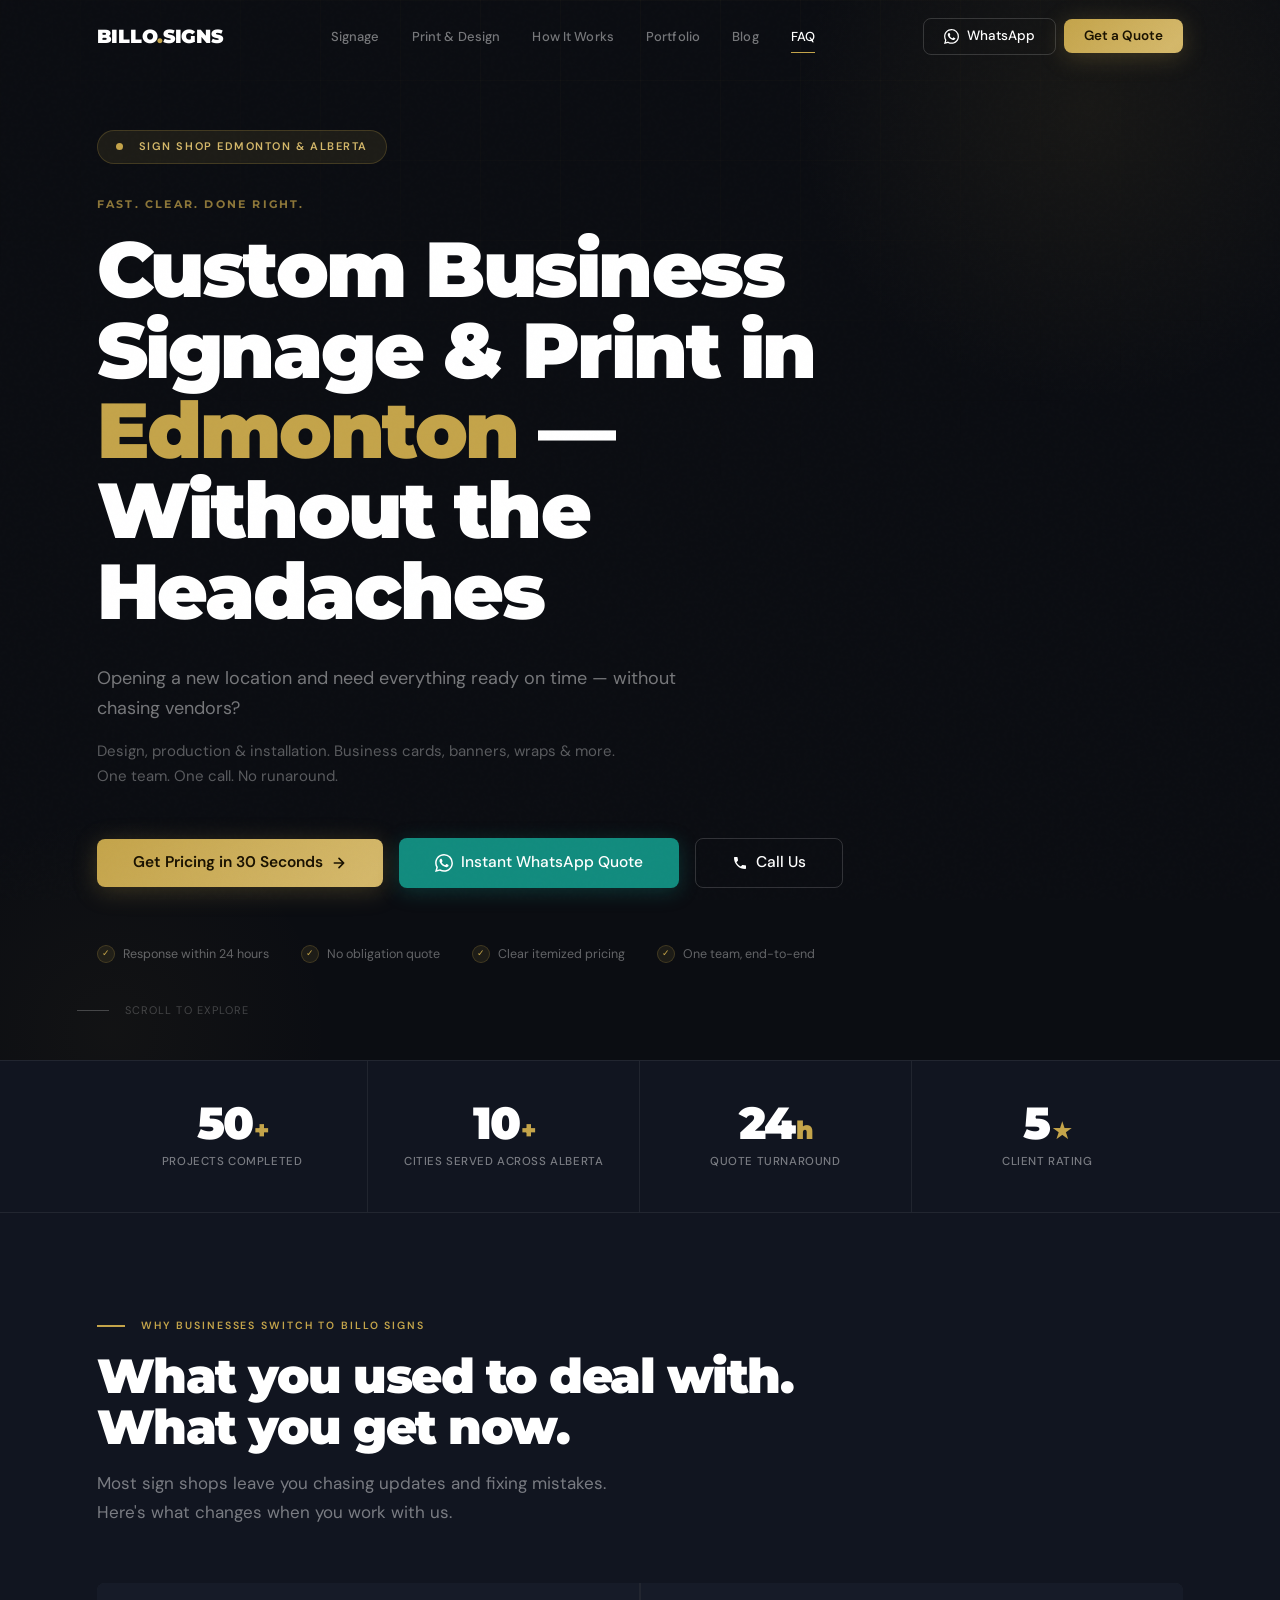
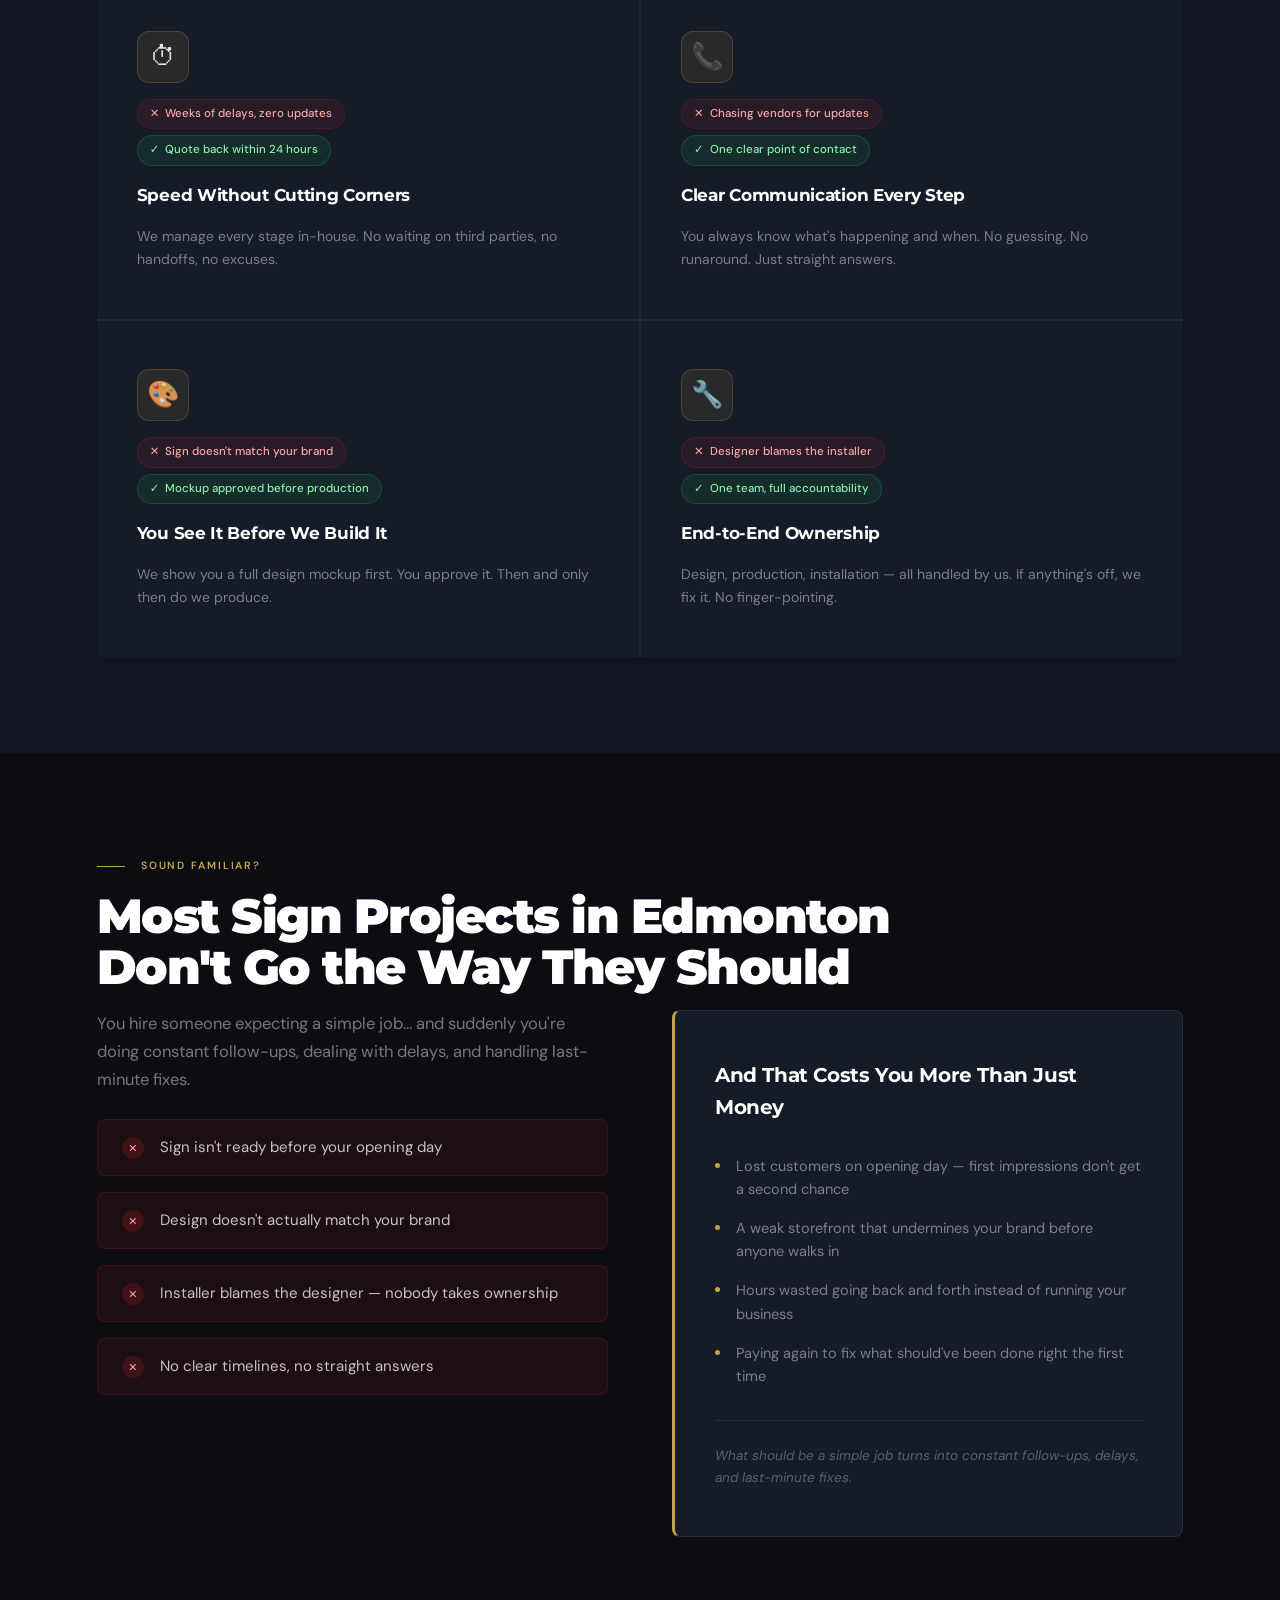
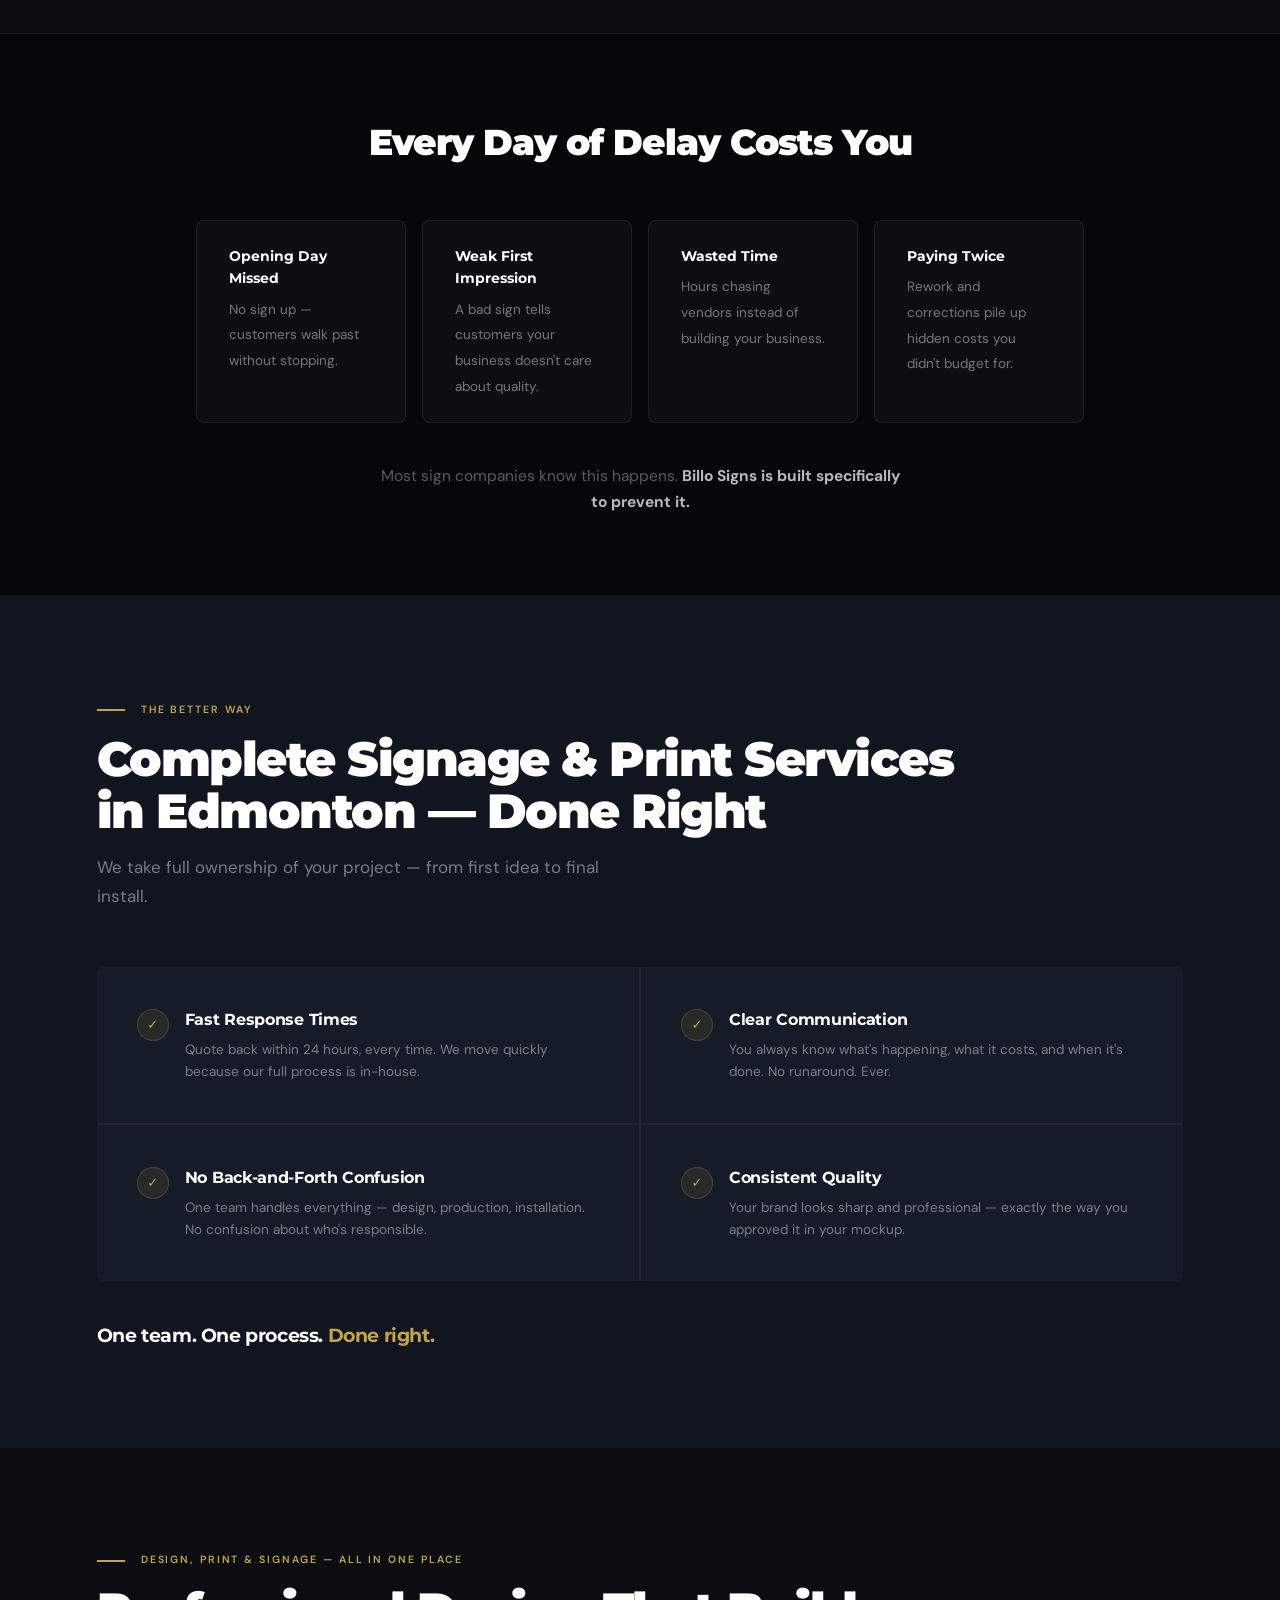
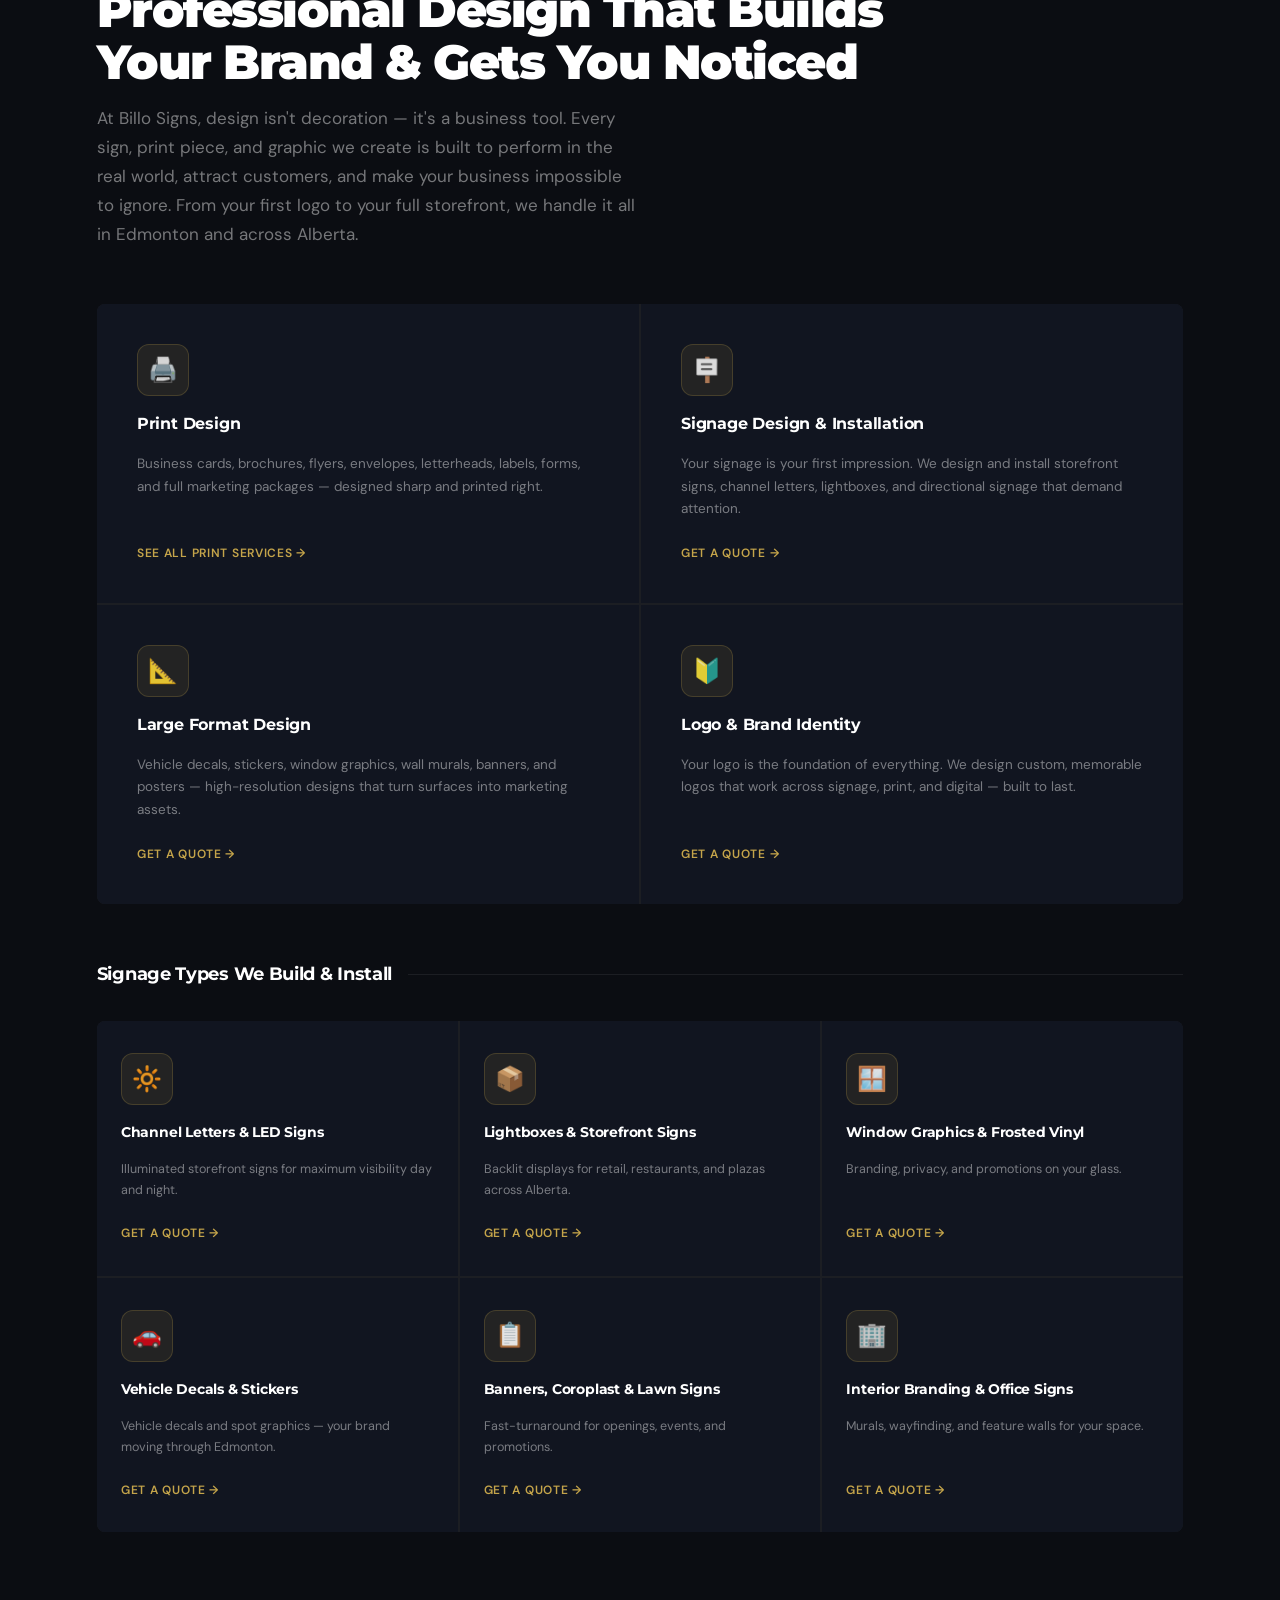
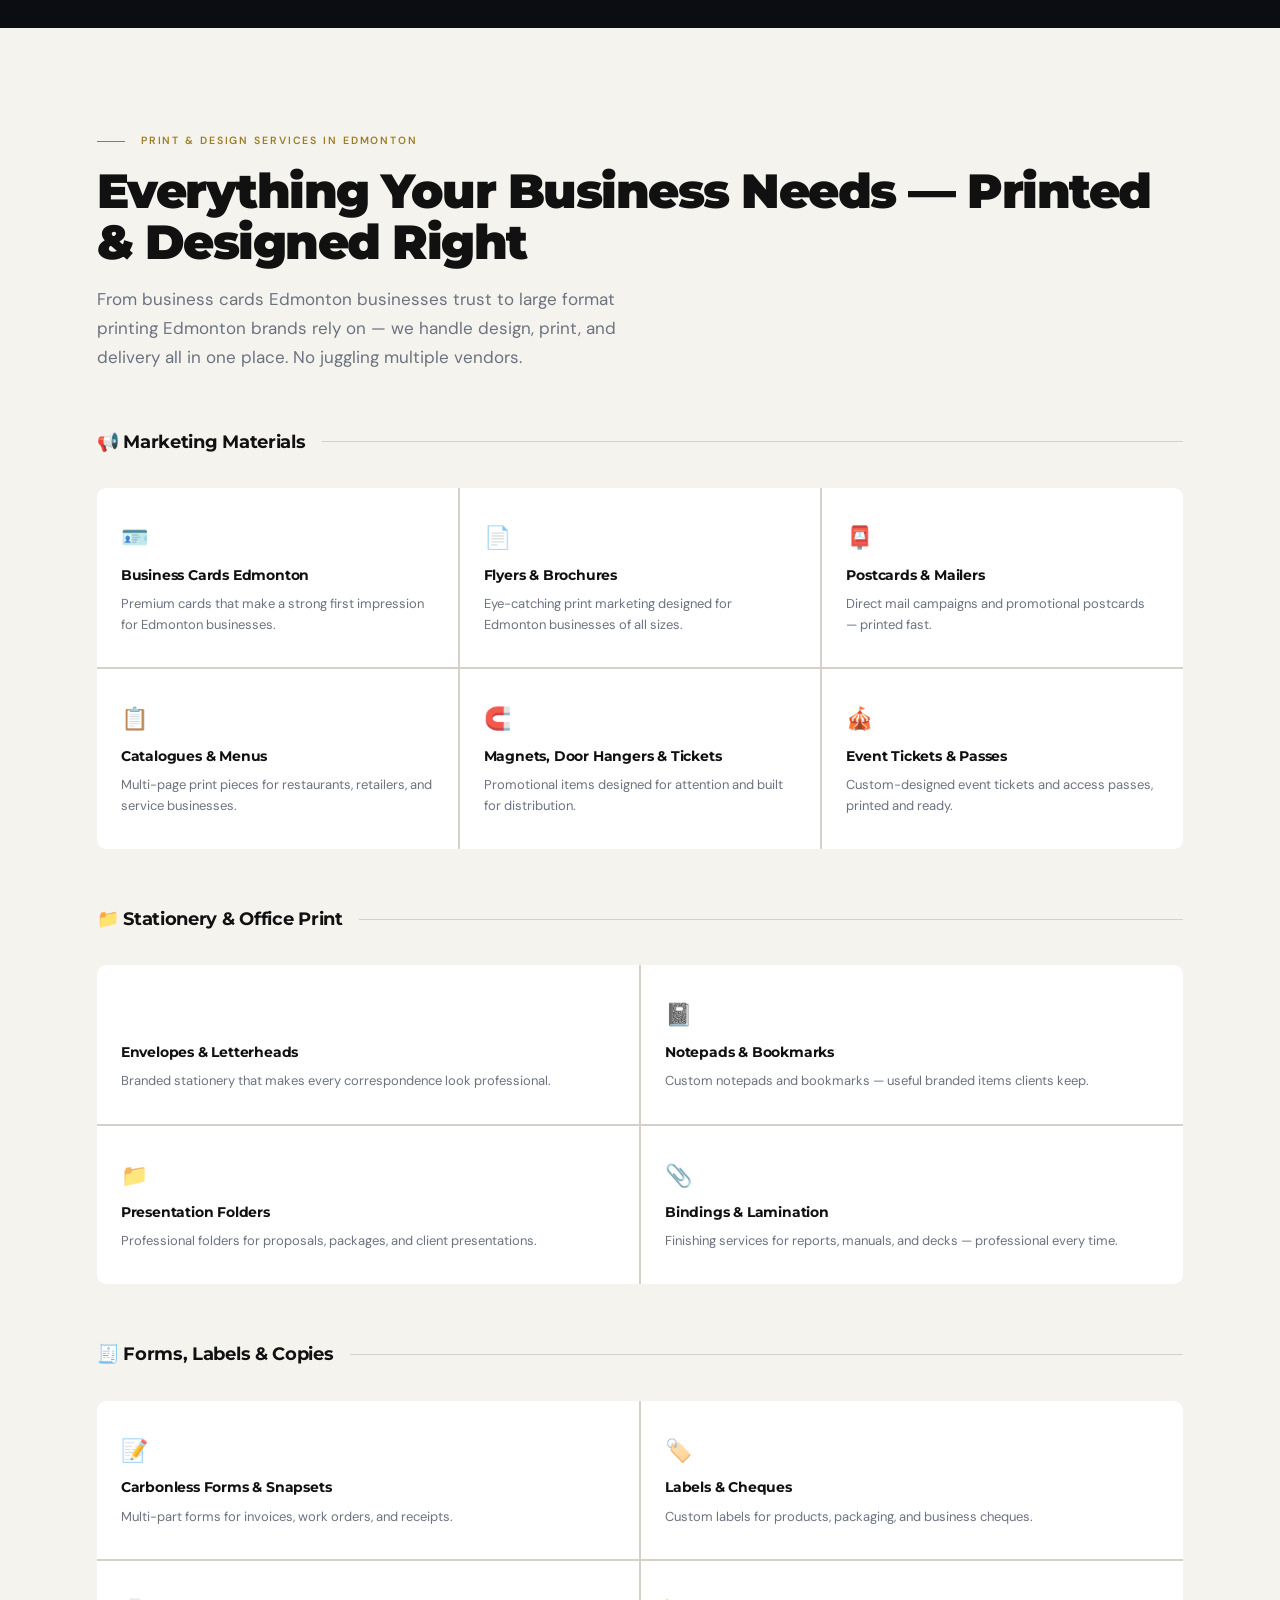
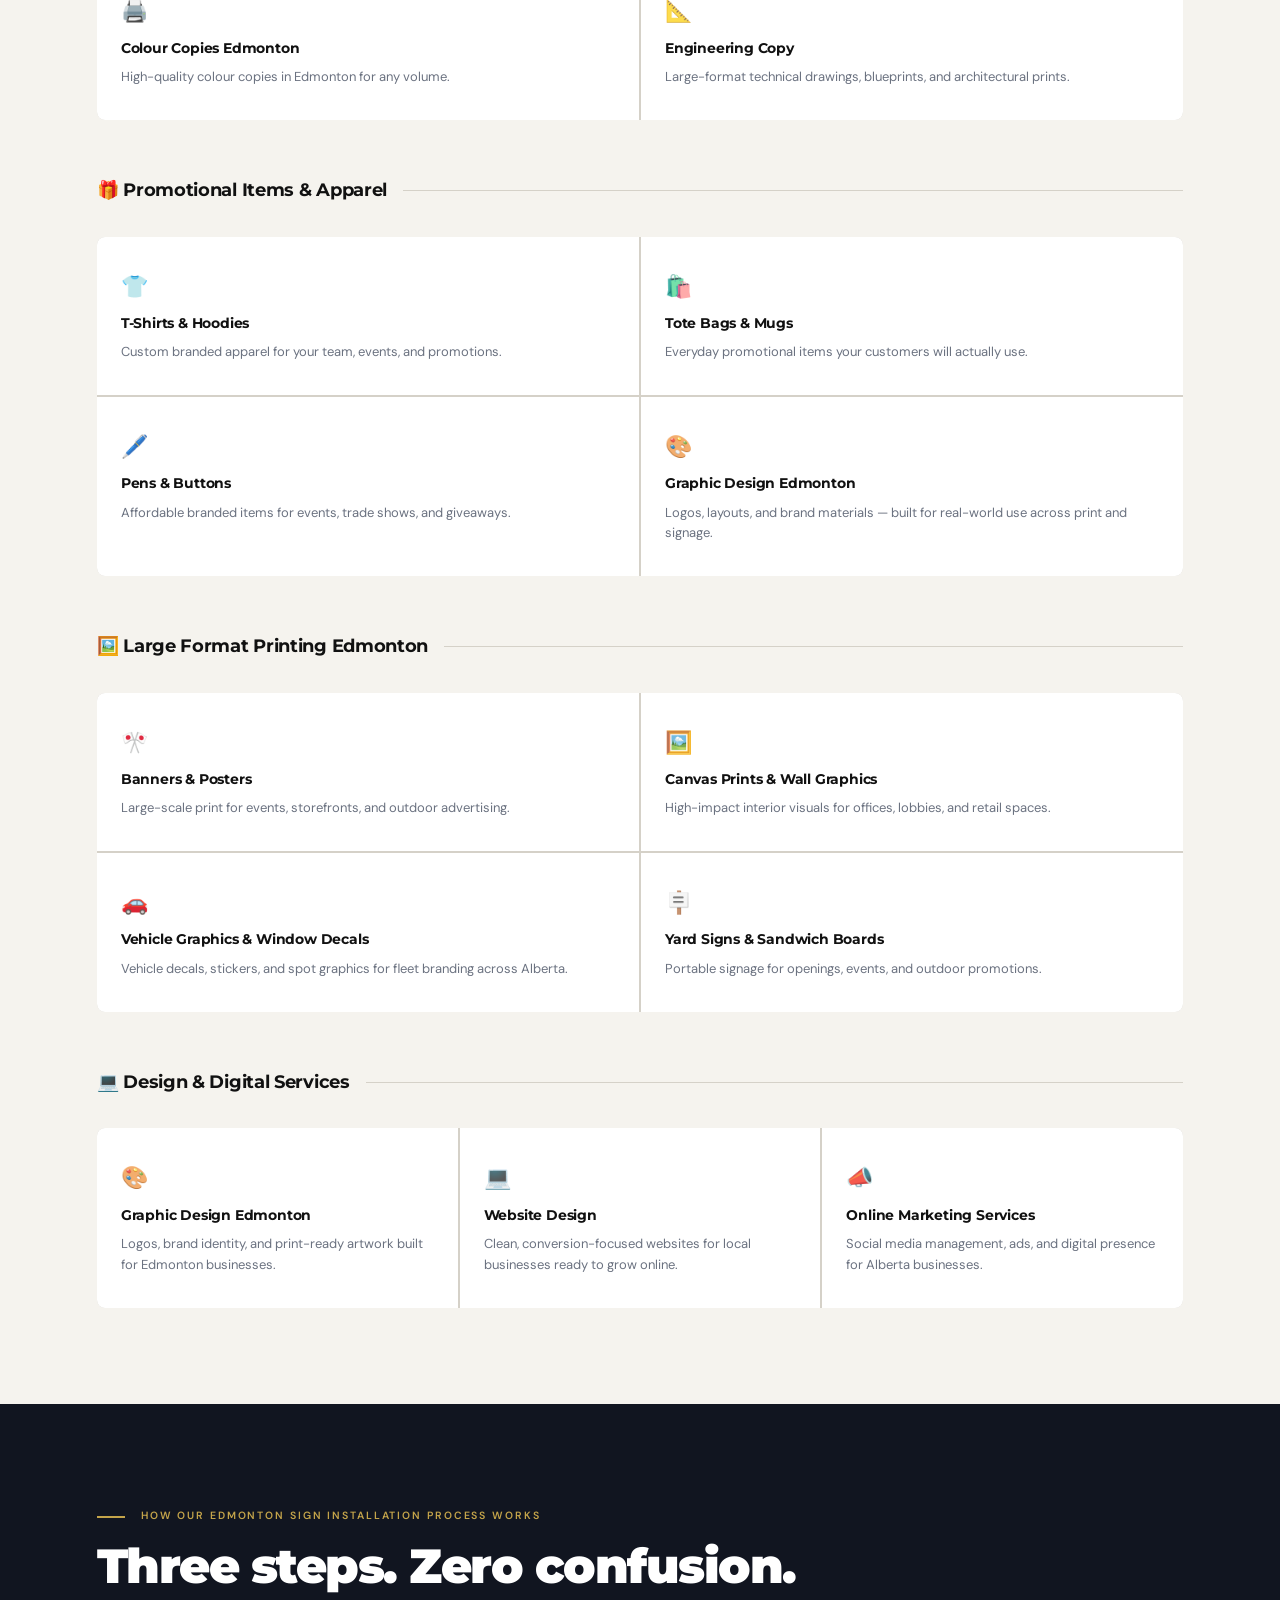
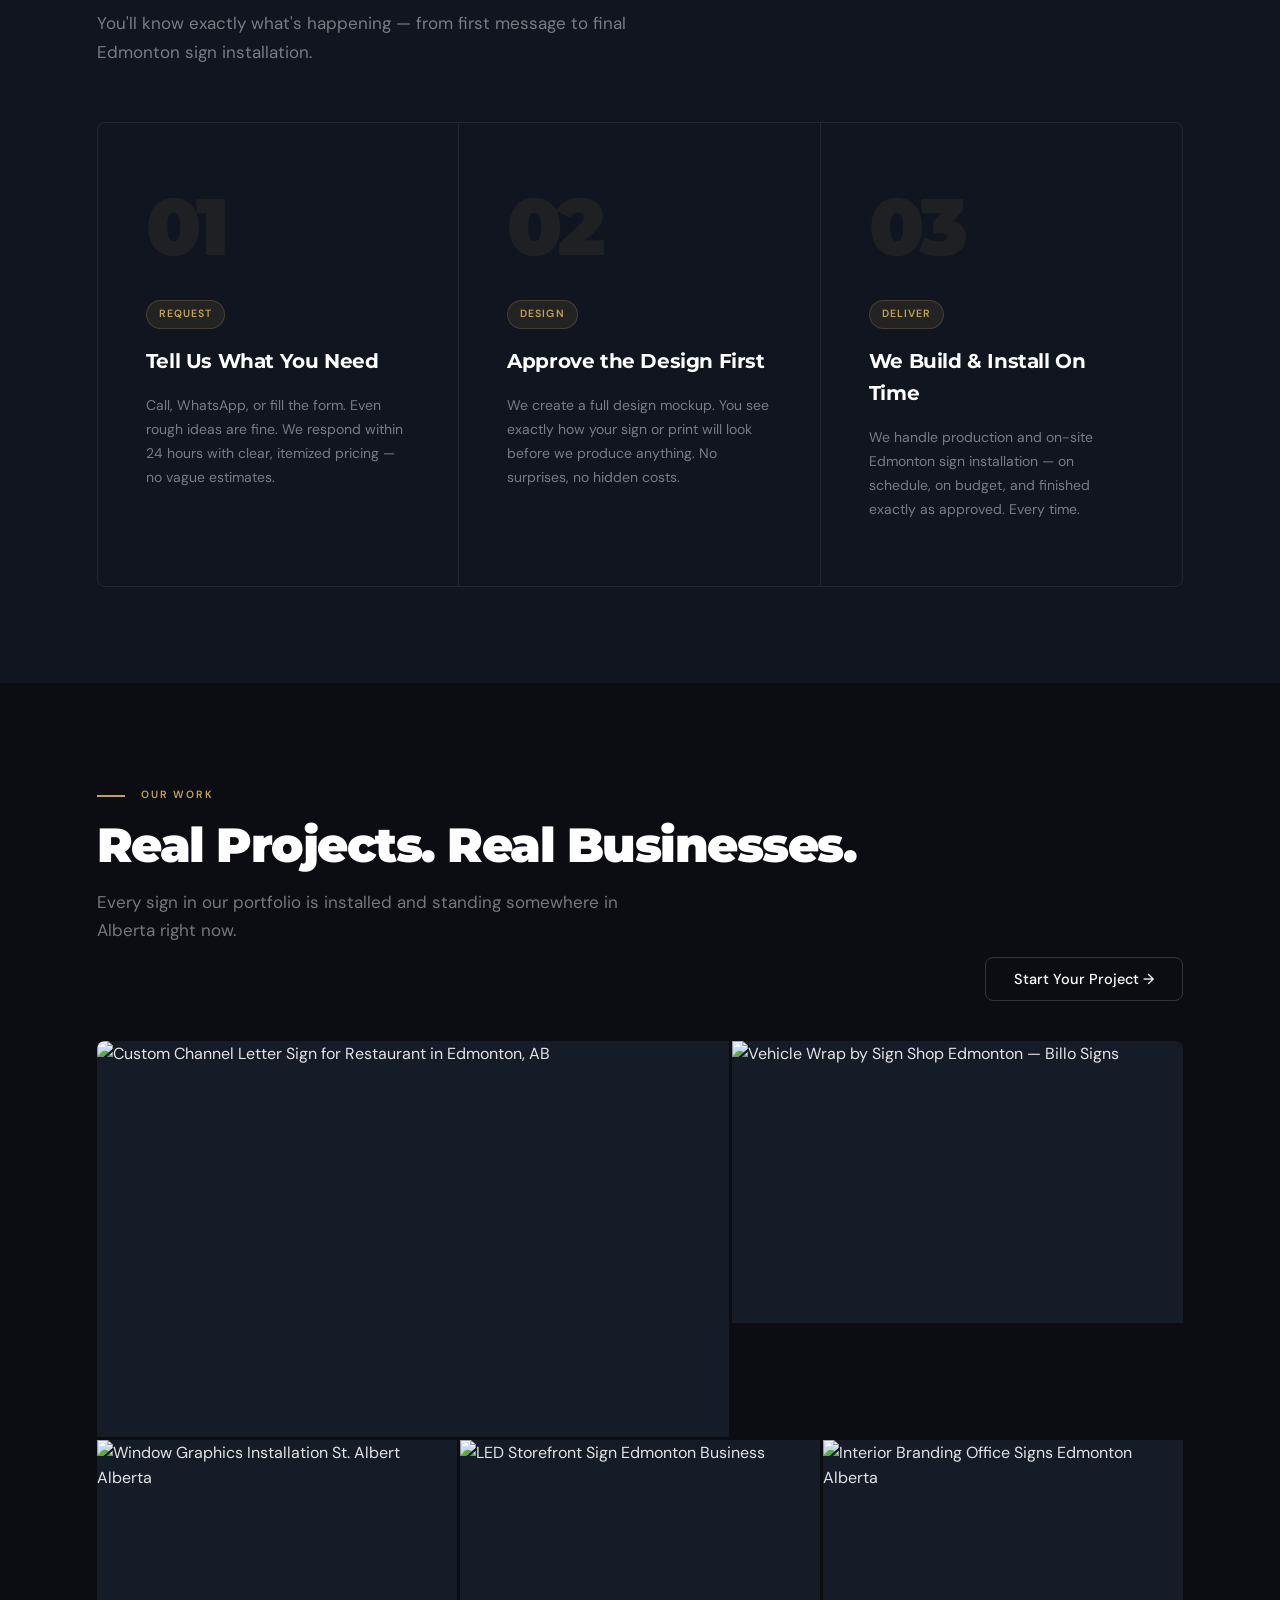
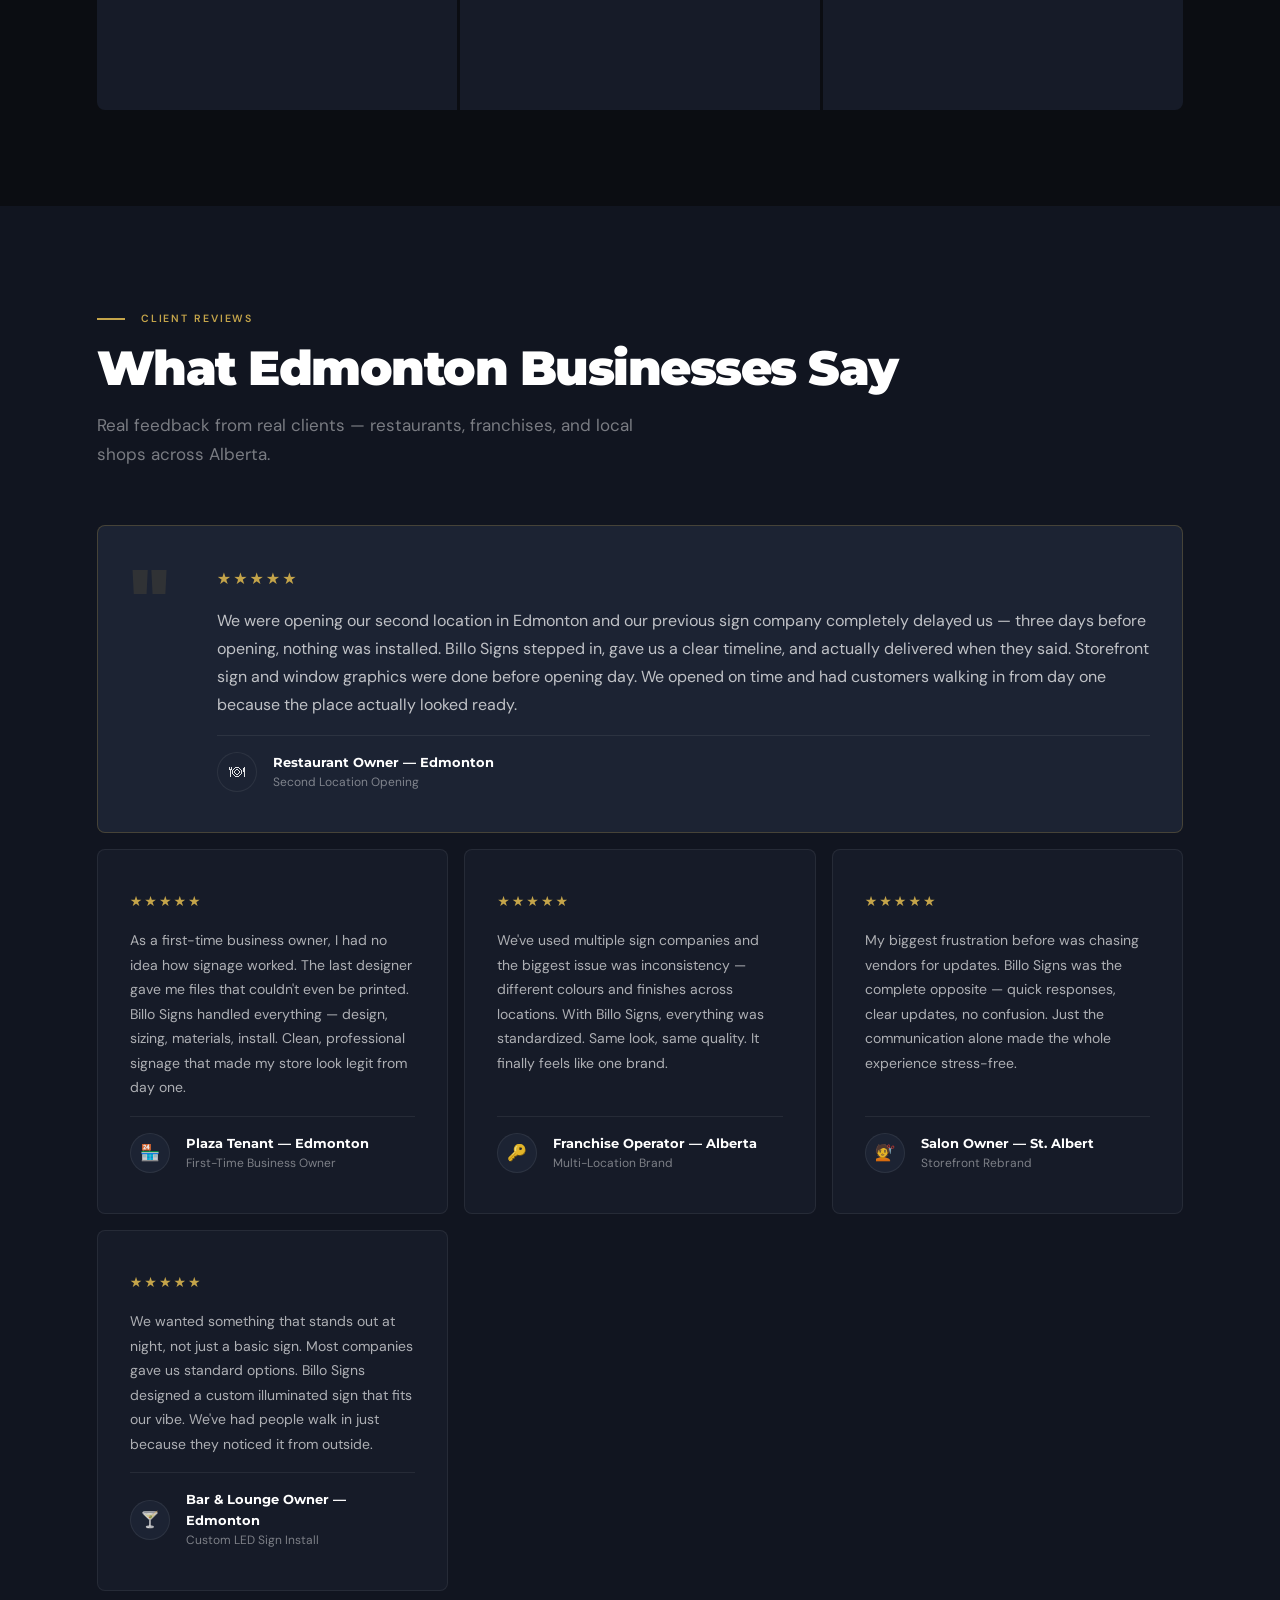
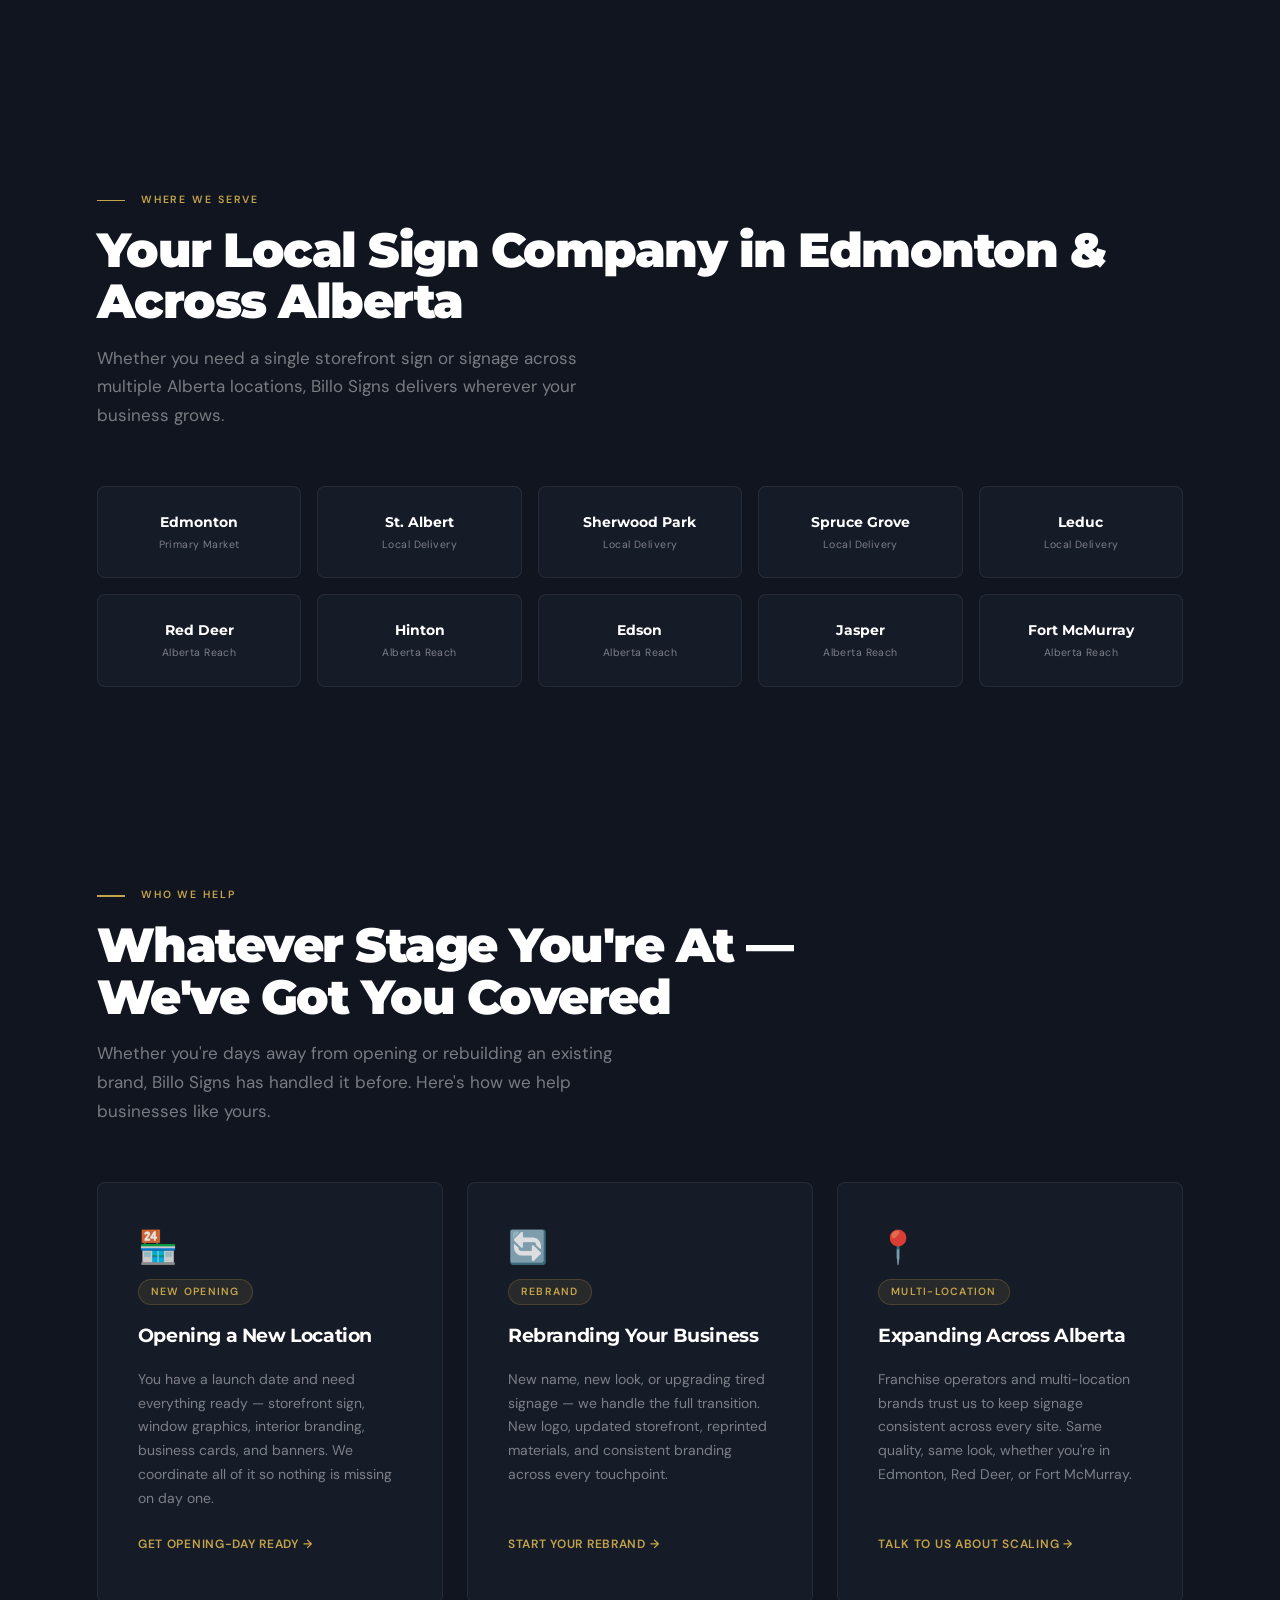
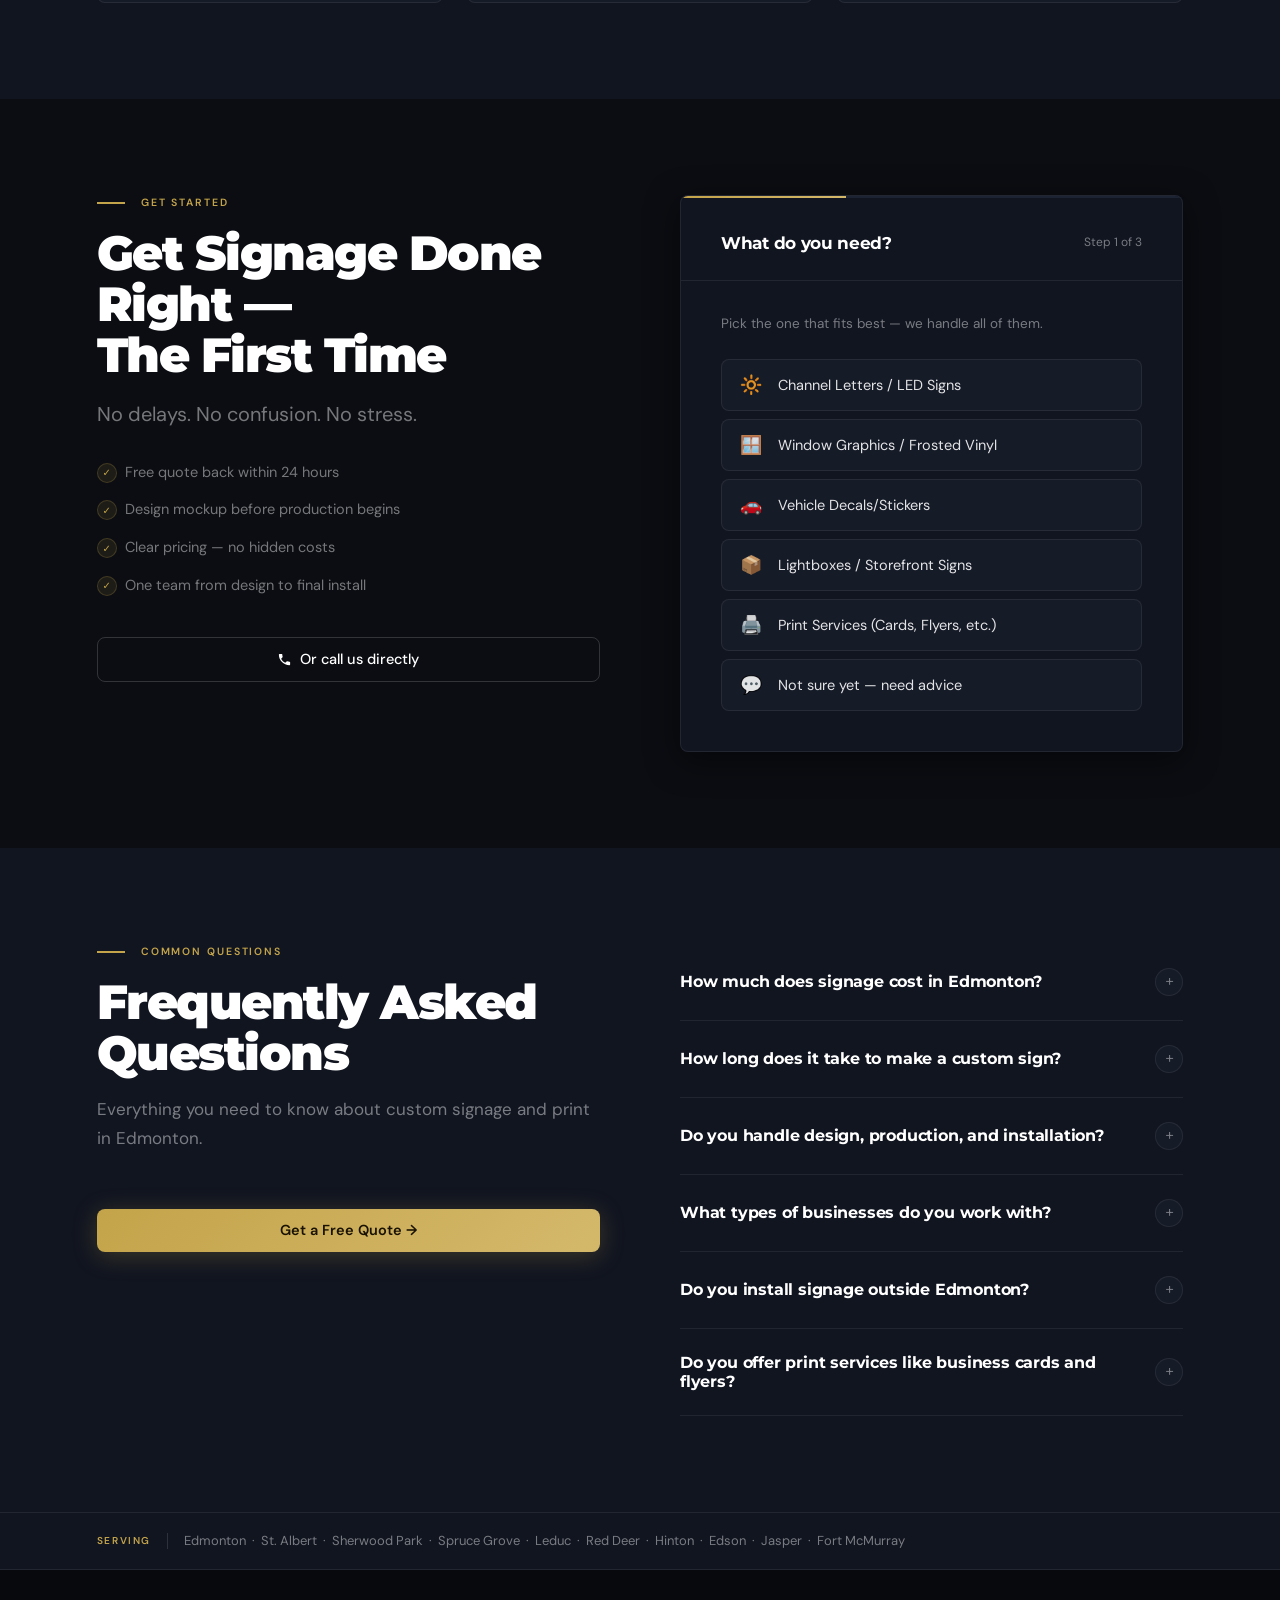
==== commit 8607478a: "Update index.html" ====
--- a/index.html
+++ b/index.html
@@ -29,13 +29,49 @@
   <meta name="twitter:title" content="Sign Shop Edmonton — Billo Signs & Graphics">
   <meta name="twitter:description" content="Custom signage and print for Edmonton businesses. One team. No runaround.">
 
+  <!-- ===== UPDATED: GA4 — moved before fonts/CSS for earlier initialisation ===== -->
+  <!-- Google tag (gtag.js) -->
+  <script async src="https://www.googletagmanager.com/gtag/js?id=G-V7JNFZB5PM"></script>
+  <script>
+    window.dataLayer = window.dataLayer || [];
+    function gtag(){ dataLayer.push(arguments); }
+    gtag('js', new Date());
+    gtag('config', 'G-V7JNFZB5PM', {
+      page_title: document.title,
+      page_location: window.location.href,
+    });
+  </script>
+
   <!-- Fonts -->
   <link rel="preconnect" href="https://fonts.googleapis.com">
   <link rel="preconnect" href="https://fonts.gstatic.com" crossorigin>
   <link href="https://fonts.googleapis.com/css2?family=Montserrat:wght@400;600;700;900&family=DM+Sans:ital,wght@0,300;0,400;0,500;1,400&display=swap" rel="stylesheet">
 
+  <!-- ===== NEW: DNS PREFETCH ===== -->
+  <link rel="dns-prefetch" href="//www.google-analytics.com">
+  <link rel="dns-prefetch" href="//connect.facebook.net">
+  <link rel="dns-prefetch" href="//images.unsplash.com">
+  <link rel="dns-prefetch" href="//wa.me">
+  <!-- ===== END: DNS PREFETCH ===== -->
+
   <!-- Stylesheet -->
-  <link rel="stylesheet" href="css/styles.css?v=5.11">
+  <link rel="stylesheet" href="css/styles.css?v=5.13">
+
+  <!-- Facebook Pixel -->
+  <!-- Replace XXXXXXXXXXXXXXXXXX with your real Pixel ID from business.facebook.com -->
+  <script>
+    !function(f,b,e,v,n,t,s){if(f.fbq)return;n=f.fbq=function(){n.callMethod?
+    n.callMethod.apply(n,arguments):n.queue.push(arguments)};if(!f._fbq)f._fbq=n;
+    n.push=n;n.loaded=!0;n.version='2.0';n.queue=[];t=b.createElement(e);t.async=!0;
+    t.src=v;s=b.getElementsByTagName(e)[0];s.parentNode.insertBefore(t,s)}
+    (window,document,'script','https://connect.facebook.net/en_US/fbevents.js');
+    fbq('init', 'XXXXXXXXXXXXXXXXXX');
+    fbq('track', 'PageView');
+  </script>
+  <noscript>
+    <img height="1" width="1" style="display:none"
+      src="https://www.facebook.com/tr?id=XXXXXXXXXXXXXXXXXX&ev=PageView&noscript=1" alt="">
+  </noscript>
 
   <!-- ═══════════════════════════════════════
        SCHEMA MARKUP
@@ -139,7 +175,6 @@
           <li><a href="#print" class="nav-link">Print & Design</a></li>
           <li><a href="#process" class="nav-link">How It Works</a></li>
           <li><a href="#portfolio" class="nav-link">Portfolio</a></li>
-          <li><a href="#case-studies" class="nav-link">Case Studies</a></li>
           <li><a href="blog.html" class="nav-link">Blog</a></li>
           <li><a href="#faq" class="nav-link">FAQ</a></li>
         </ul>
@@ -172,7 +207,6 @@
         <li><a href="#print" class="mob-nav-link">Print &amp; Design <span class="mob-arrow" aria-hidden="true">→</span></a></li>
         <li><a href="#process" class="mob-nav-link">How It Works <span class="mob-arrow" aria-hidden="true">→</span></a></li>
         <li><a href="#portfolio" class="mob-nav-link">Portfolio <span class="mob-arrow" aria-hidden="true">→</span></a></li>
-        <li><a href="#case-studies" class="mob-nav-link">Case Studies <span class="mob-arrow" aria-hidden="true">→</span></a></li>
         <li><a href="blog.html" class="mob-nav-link">Blog <span class="mob-arrow" aria-hidden="true">→</span></a></li>
         <li><a href="#faq" class="mob-nav-link">FAQ <span class="mob-arrow" aria-hidden="true">→</span></a></li>
       </ul>
@@ -907,218 +941,6 @@
       </div>
     </section>
 
-    <!-- ===== NEW: CASE STUDIES ===== -->
-    <section class="section section-dark" id="case-studies" aria-labelledby="cs-heading">
-      <div class="container">
-        <span class="section-tag reveal">Real Results</span>
-        <h2 class="section-heading reveal reveal-d1" id="cs-heading">
-          Case Studies — Projects That Delivered
-        </h2>
-        <p class="section-desc reveal reveal-d2">
-          Every project tells a story. Here's how we helped Edmonton and Alberta businesses show up, stand out, and open on time.
-        </p>
-        <div class="cs-grid">
-
-          <!-- Case Study 1 -->
-          <article class="cs-card reveal" role="button" tabindex="0"
-            aria-label="Open case study: Spice Garden Restaurant"
-            data-cs="1"
-            data-cs-title="Spice Garden Restaurant — Full Storefront Signage"
-            data-cs-img="https://images.unsplash.com/photo-1555396273-367ea4eb4db5?w=1200&q=80"
-            data-cs-desc="Spice Garden was opening their second Edmonton location with a hard launch date three weeks out — and no signage sorted. We delivered a complete package: custom channel letter sign, frosted window vinyl, interior wall branding, and a full set of opening banners — all installed two days before their doors opened."
-            data-cs-services="Channel Letters, Window Graphics, Interior Branding, Banners"
-            data-cs-result="Opened on time. Fully branded from day one. Repeat client.">
-            <div class="cs-img-wrap">
-              <img src="https://images.unsplash.com/photo-1555396273-367ea4eb4db5?w=800&q=75"
-                   alt="Custom Channel Letter Sign for Restaurant in Edmonton, AB"
-                   loading="lazy">
-              <div class="cs-overlay">
-                <span class="cs-view-btn">View Project →</span>
-              </div>
-            </div>
-            <div class="cs-body">
-              <div class="cs-tags">
-                <span class="cs-tag">Restaurant</span>
-                <span class="cs-tag">Edmonton</span>
-              </div>
-              <h3>Spice Garden Restaurant</h3>
-              <p>Full storefront package — channel letters, window graphics, and interior branding delivered before opening day.</p>
-              <span class="cs-cta">View Project →</span>
-            </div>
-          </article>
-
-          <!-- Case Study 2 -->
-          <article class="cs-card reveal reveal-d1" role="button" tabindex="0"
-            aria-label="Open case study: Metro Plaza"
-            data-cs="2"
-            data-cs-title="Metro Plaza — Multi-Tenant Signage System"
-            data-cs-img="https://images.unsplash.com/photo-1604328698692-f76ea9498e76?w=1200&q=80"
-            data-cs-desc="A plaza owner managing six retail units needed consistent, professional signage across all tenants — different businesses, one unified system. We designed a signage standard for the plaza, then produced and installed individual signs for each unit keeping brand consistency while respecting each business's identity."
-            data-cs-services="Lightbox Signs, Storefront Signs, Wayfinding, Design System"
-            data-cs-result="Six units fully signed in under two weeks. Zero tenant complaints. Plaza owner now on retainer.">
-            <div class="cs-img-wrap">
-              <img src="https://images.unsplash.com/photo-1604328698692-f76ea9498e76?w=800&q=75"
-                   alt="LED Lightbox Sign for Plaza Tenant in Edmonton"
-                   loading="lazy">
-              <div class="cs-overlay">
-                <span class="cs-view-btn">View Project →</span>
-              </div>
-            </div>
-            <div class="cs-body">
-              <div class="cs-tags">
-                <span class="cs-tag">Plaza</span>
-                <span class="cs-tag">Multi-Unit</span>
-              </div>
-              <h3>Metro Plaza — 6 Unit Rollout</h3>
-              <p>Designed and installed a unified signage system across six retail units in under two weeks.</p>
-              <span class="cs-cta">View Project →</span>
-            </div>
-          </article>
-
-          <!-- Case Study 3 -->
-          <article class="cs-card reveal reveal-d2" role="button" tabindex="0"
-            aria-label="Open case study: Luxe Salon"
-            data-cs="3"
-            data-cs-title="Luxe Salon — Brand Refresh &amp; Signage Overhaul"
-            data-cs-img="https://images.unsplash.com/photo-1560066984-138dadb4c035?w=1200&q=80"
-            data-cs-desc="Luxe Salon had been operating for four years with signage that no longer reflected their premium positioning. The rebrand started with a new logo, flowed into updated window graphics, a backlit storefront sign, and new business cards and print collateral — all designed to feel cohesive and high-end."
-            data-cs-services="Logo Design, Lightbox Sign, Window Graphics, Business Cards, Print Collateral"
-            data-cs-result="Immediate uplift in walk-in traffic. Staff reported customers commenting on the new look within the first week.">
-            <div class="cs-img-wrap">
-              <img src="https://images.unsplash.com/photo-1560066984-138dadb4c035?w=800&q=75"
-                   alt="Frosted Window Vinyl for Salon in St. Albert Alberta"
-                   loading="lazy">
-              <div class="cs-overlay">
-                <span class="cs-view-btn">View Project →</span>
-              </div>
-            </div>
-            <div class="cs-body">
-              <div class="cs-tags">
-                <span class="cs-tag">Salon</span>
-                <span class="cs-tag">Rebrand</span>
-              </div>
-              <h3>Luxe Salon — Full Rebrand</h3>
-              <p>New logo, updated storefront, window graphics, and print collateral — a complete brand refresh that lifted walk-in traffic.</p>
-              <span class="cs-cta">View Project →</span>
-            </div>
-          </article>
-
-          <!-- Case Study 4 -->
-          <article class="cs-card reveal reveal-d3" role="button" tabindex="0"
-            aria-label="Open case study: Northern Trades"
-            data-cs="4"
-            data-cs-title="Northern Trades — Fleet Vehicle Decals"
-            data-cs-img="https://images.unsplash.com/photo-1558618666-fcd25c85cd64?w=1200&q=80"
-            data-cs-desc="A trades company operating across Edmonton and Red Deer needed their fleet of eight vehicles branded consistently. We designed a clean, bold vehicle decal system and applied it across all eight trucks — turning their vehicles into moving billboards that generate calls on every job site."
-            data-cs-services="Vehicle Decals/Stickers, Graphic Design, Fleet Branding"
-            data-cs-result="Fleet of 8 vehicles branded in 3 days. Owner reported new inbound calls directly attributed to vehicle visibility within the first month.">
-            <div class="cs-img-wrap">
-              <img src="https://images.unsplash.com/photo-1558618666-fcd25c85cd64?w=800&q=75"
-                   alt="Vehicle Decals and Graphics by Sign Shop Edmonton — Billo Signs"
-                   loading="lazy">
-              <div class="cs-overlay">
-                <span class="cs-view-btn">View Project →</span>
-              </div>
-            </div>
-            <div class="cs-body">
-              <div class="cs-tags">
-                <span class="cs-tag">Trades</span>
-                <span class="cs-tag">Fleet</span>
-              </div>
-              <h3>Northern Trades — Fleet of 8</h3>
-              <p>Designed and applied a bold vehicle decal system across eight trucks in three days. New calls within the first month.</p>
-              <span class="cs-cta">View Project →</span>
-            </div>
-          </article>
-
-          <!-- Case Study 5 -->
-          <article class="cs-card reveal reveal-d4" role="button" tabindex="0"
-            aria-label="Open case study: Craft Brewing Co."
-            data-cs="5"
-            data-cs-title="Craft Brewing Co. — Interior Branding &amp; Large Format"
-            data-cs-img="https://images.unsplash.com/photo-1414235077428-338989a2e8c0?w=1200&q=80"
-            data-cs-desc="A new craft brewery opening in south Edmonton wanted their taproom to feel like a brand experience, not just a bar. We handled every visual touchpoint — a large format feature wall mural, menu boards, custom window graphics, and branded collateral for their launch event."
-            data-cs-services="Interior Mural, Large Format Print, Menu Boards, Window Graphics, Event Print"
-            data-cs-result="Taproom opened to full house on launch night. Featured in a local food blog within two weeks.">
-            <div class="cs-img-wrap">
-              <img src="https://images.unsplash.com/photo-1414235077428-338989a2e8c0?w=800&q=75"
-                   alt="Interior Branding and Large Format Print for Business in Edmonton"
-                   loading="lazy">
-              <div class="cs-overlay">
-                <span class="cs-view-btn">View Project →</span>
-              </div>
-            </div>
-            <div class="cs-body">
-              <div class="cs-tags">
-                <span class="cs-tag">Hospitality</span>
-                <span class="cs-tag">Interior</span>
-              </div>
-              <h3>Craft Brewing Co. — Taproom Launch</h3>
-              <p>Feature wall mural, menu boards, window graphics, and launch print — full interior brand experience.</p>
-              <span class="cs-cta">View Project →</span>
-            </div>
-          </article>
-
-          <!-- Case Study 6 -->
-          <article class="cs-card reveal reveal-d5" role="button" tabindex="0"
-            aria-label="Open case study: Peak Realty"
-            data-cs="6"
-            data-cs-title="Peak Realty — Office Signage &amp; Marketing Print"
-            data-cs-img="https://images.unsplash.com/photo-1497366216548-37526070297c?w=1200&q=80"
-            data-cs-desc="Peak Realty was expanding to a new office and needed everything from office signage to printed marketing materials — all aligned to their brand. We handled the full scope: dimensional office letters, frosted glass graphics, lawn signs, business cards, and presentation folders."
-            data-cs-services="Dimensional Letters, Frosted Glass, Lawn Signs, Business Cards, Folders"
-            data-cs-result="Office fully branded on move-in day. All print materials delivered before their first client meeting.">
-            <div class="cs-img-wrap">
-              <img src="https://images.unsplash.com/photo-1497366216548-37526070297c?w=800&q=75"
-                   alt="Office Signage and Business Cards Edmonton Alberta"
-                   loading="lazy">
-              <div class="cs-overlay">
-                <span class="cs-view-btn">View Project →</span>
-              </div>
-            </div>
-            <div class="cs-body">
-              <div class="cs-tags">
-                <span class="cs-tag">Real Estate</span>
-                <span class="cs-tag">Office</span>
-              </div>
-              <h3>Peak Realty — Office &amp; Print</h3>
-              <p>Dimensional office letters, frosted glass, lawn signs, and full print package — fully branded on move-in day.</p>
-              <span class="cs-cta">View Project →</span>
-            </div>
-          </article>
-
-        </div>
-      </div>
-    </section>
-
-    <!-- ===== NEW: CASE STUDY MODAL ===== -->
-    <div class="cs-modal-overlay" id="csModalOverlay" role="dialog" aria-modal="true" aria-labelledby="csModalTitle" hidden>
-      <div class="cs-modal" id="csModal">
-        <button class="cs-modal-close" id="csModalClose" aria-label="Close case study">
-          <svg width="20" height="20" viewBox="0 0 24 24" fill="none" stroke="currentColor" stroke-width="2.5" stroke-linecap="round" aria-hidden="true"><path d="M18 6L6 18M6 6l12 12"/></svg>
-        </button>
-        <div class="cs-modal-img-wrap">
-          <img src="" alt="" id="csModalImg" loading="eager" decoding="async">
-        </div>
-        <div class="cs-modal-body">
-          <h2 class="cs-modal-title" id="csModalTitle"></h2>
-          <p class="cs-modal-desc" id="csModalDesc"></p>
-          <div class="cs-modal-meta">
-            <div class="cs-modal-services">
-              <span class="cs-modal-label">Services Used</span>
-              <div class="cs-modal-tags" id="csModalServices"></div>
-            </div>
-            <div class="cs-modal-result-wrap">
-              <span class="cs-modal-label">Result</span>
-              <p class="cs-modal-result" id="csModalResult"></p>
-            </div>
-          </div>
-          <a href="#quote" class="btn btn-gold" id="csModalCTA">Get a Similar Quote →</a>
-        </div>
-      </div>
-    </div>
-    <!-- ===== END: CASE STUDIES ===== -->
-
     <!-- ═══════════════════════════════════════
          TESTIMONIALS
     ═══════════════════════════════════════ -->
@@ -1709,7 +1531,7 @@
   </div>
 
   <!-- JavaScript -->
-  <script src="js/script.js?v=5.11" defer></script>
+  <script src="js/script.js?v=5.13" defer></script>
 
 </body>
 </html>
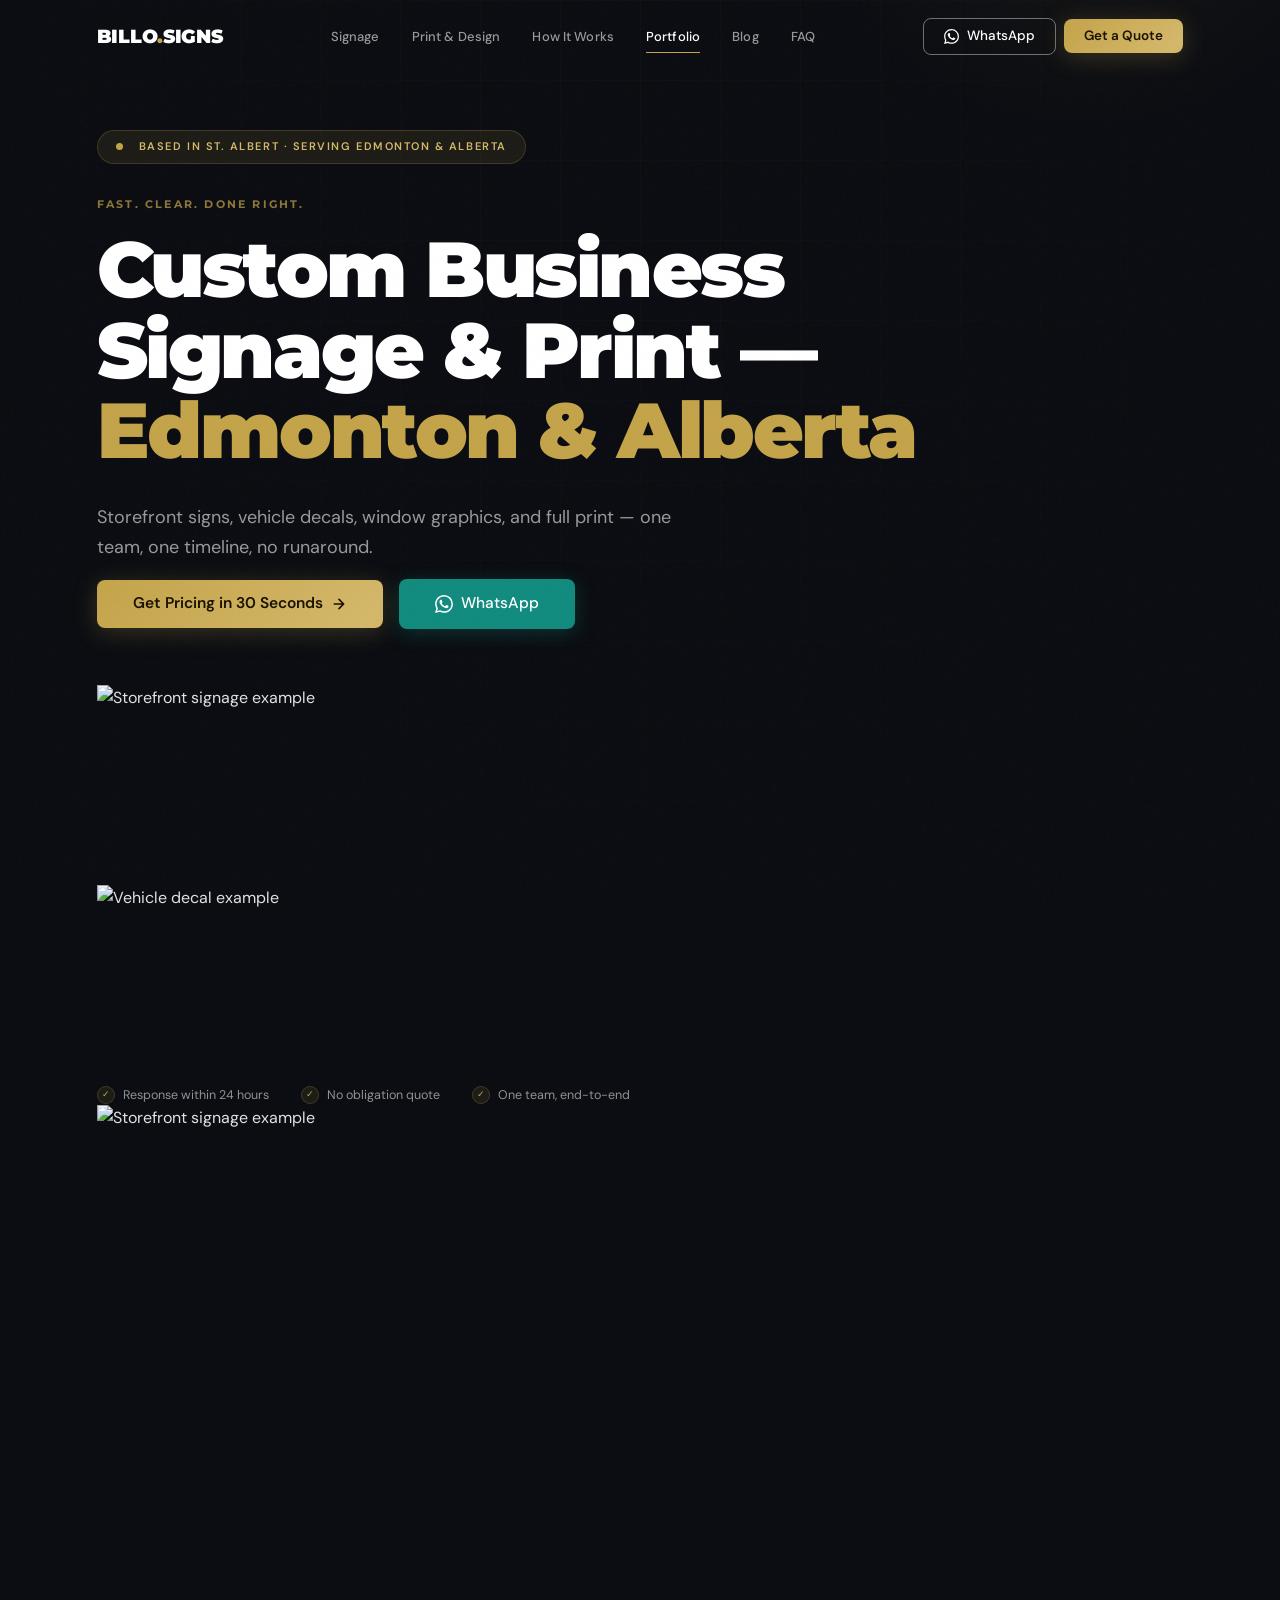
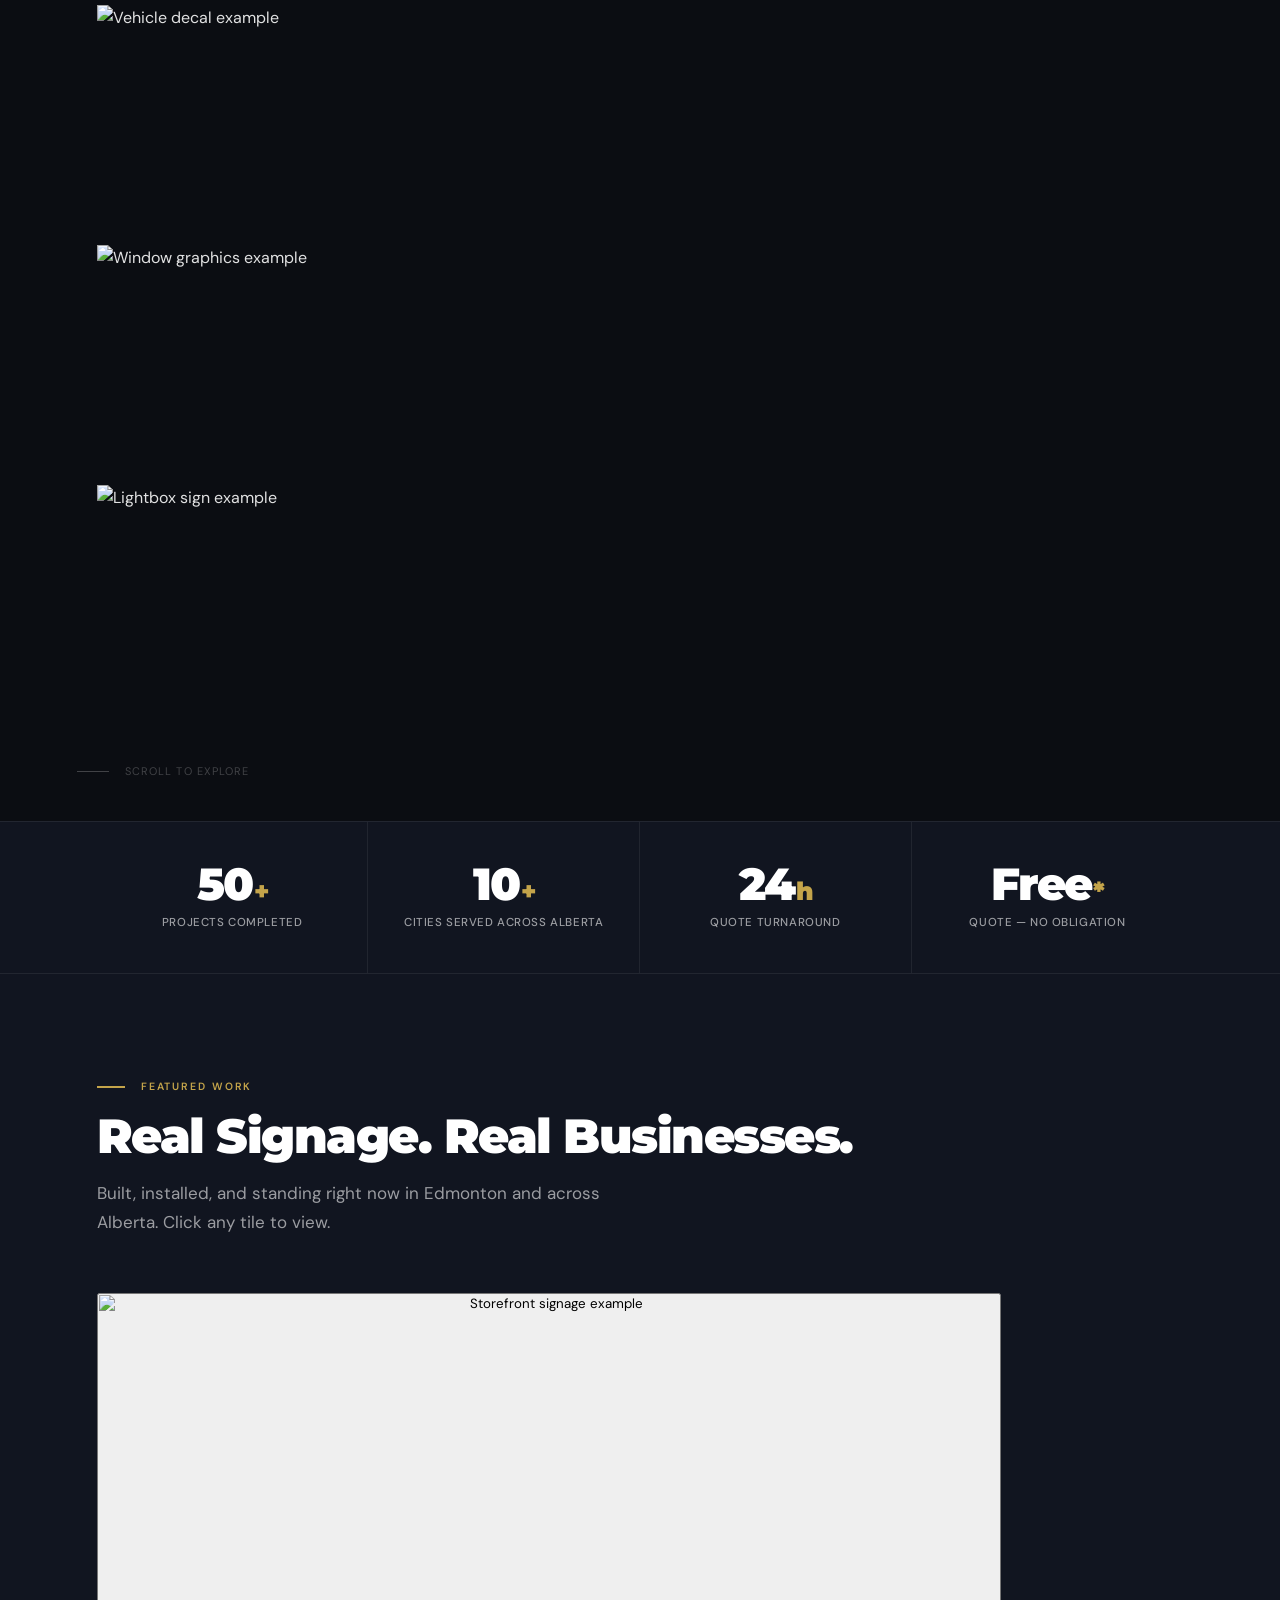
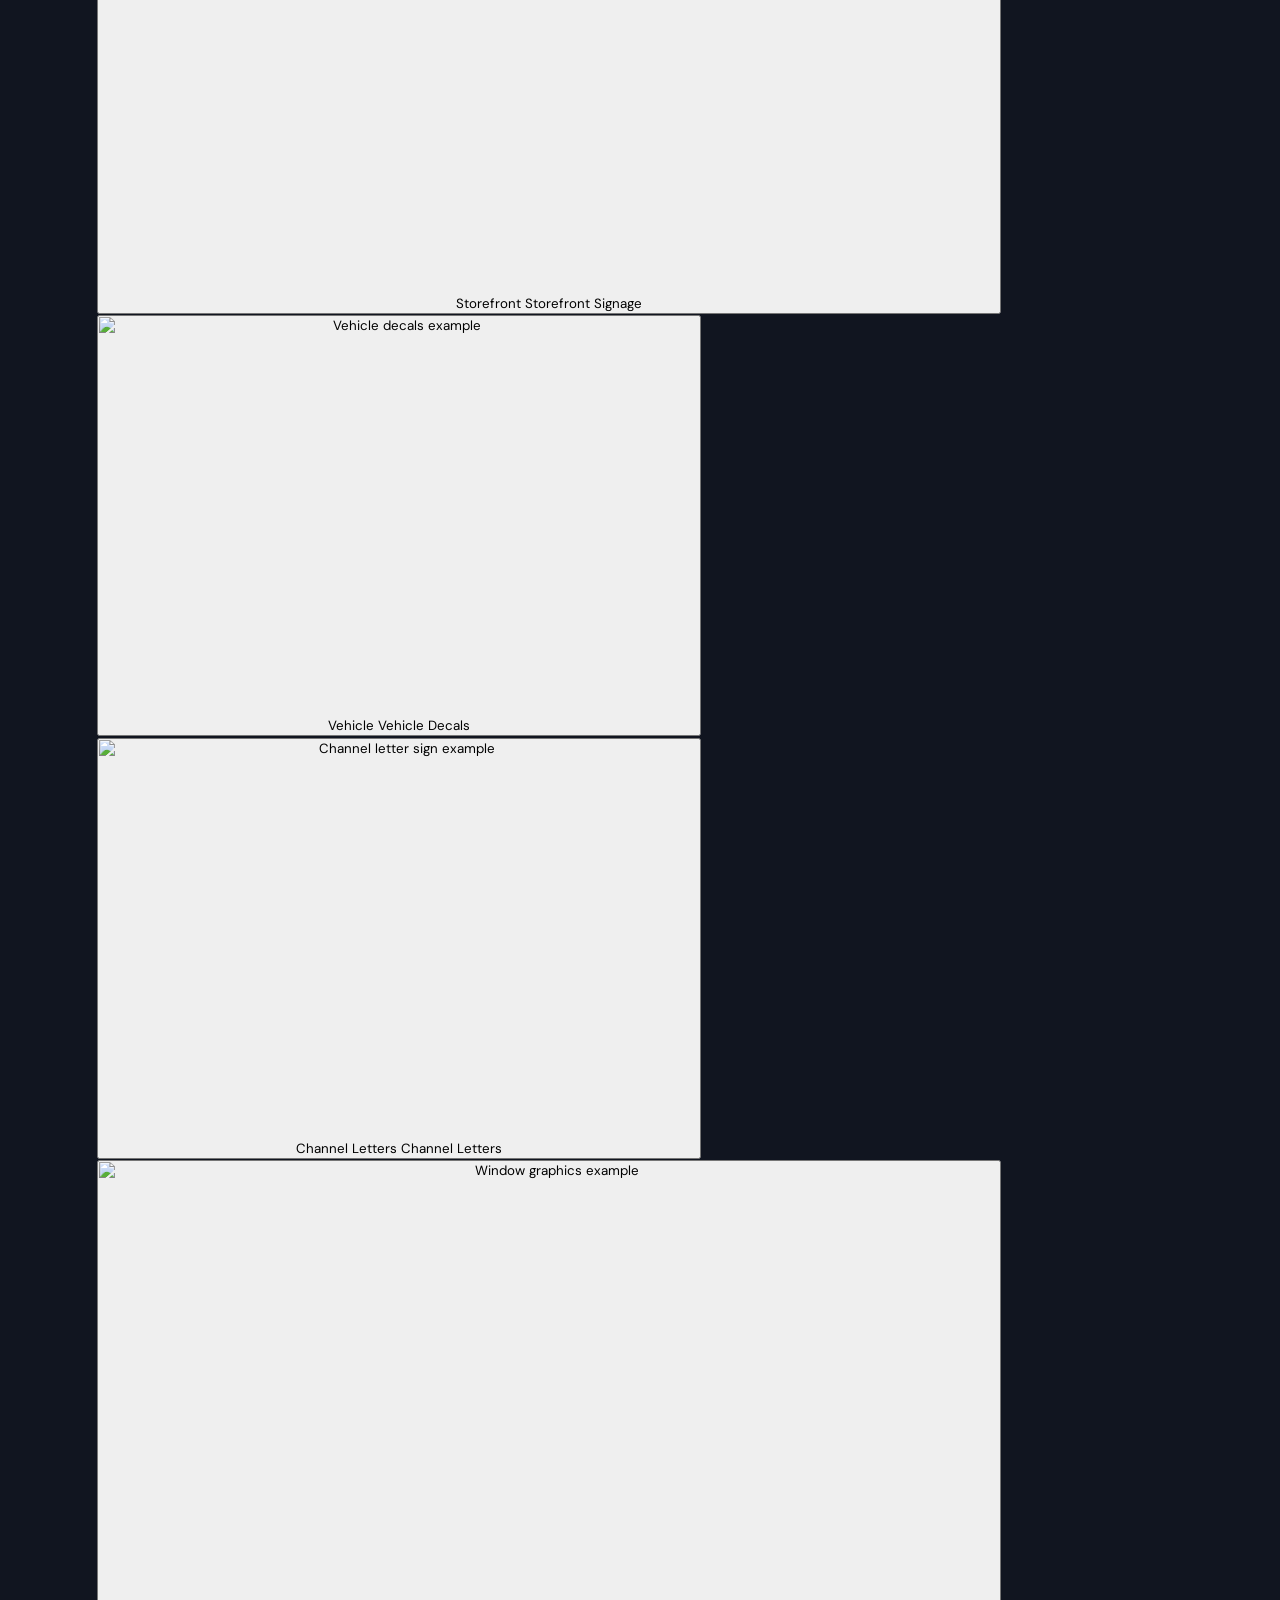
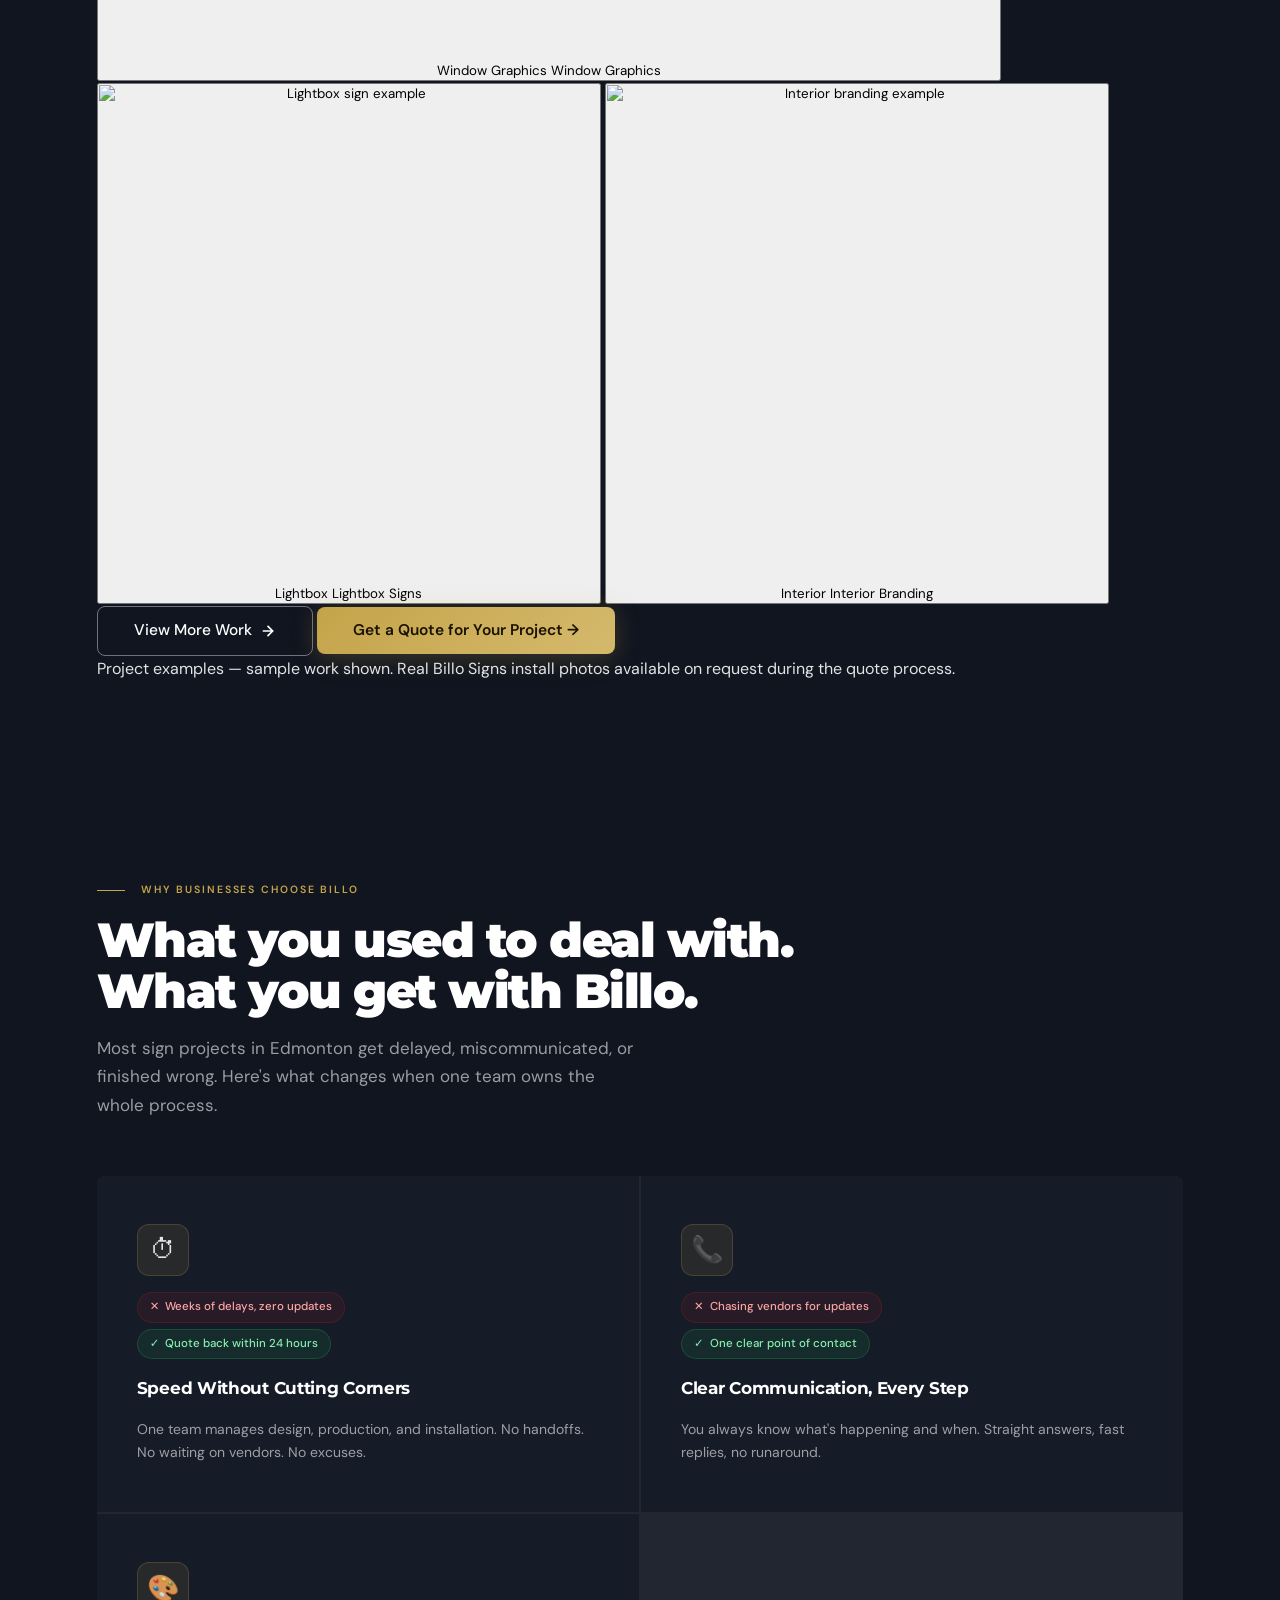
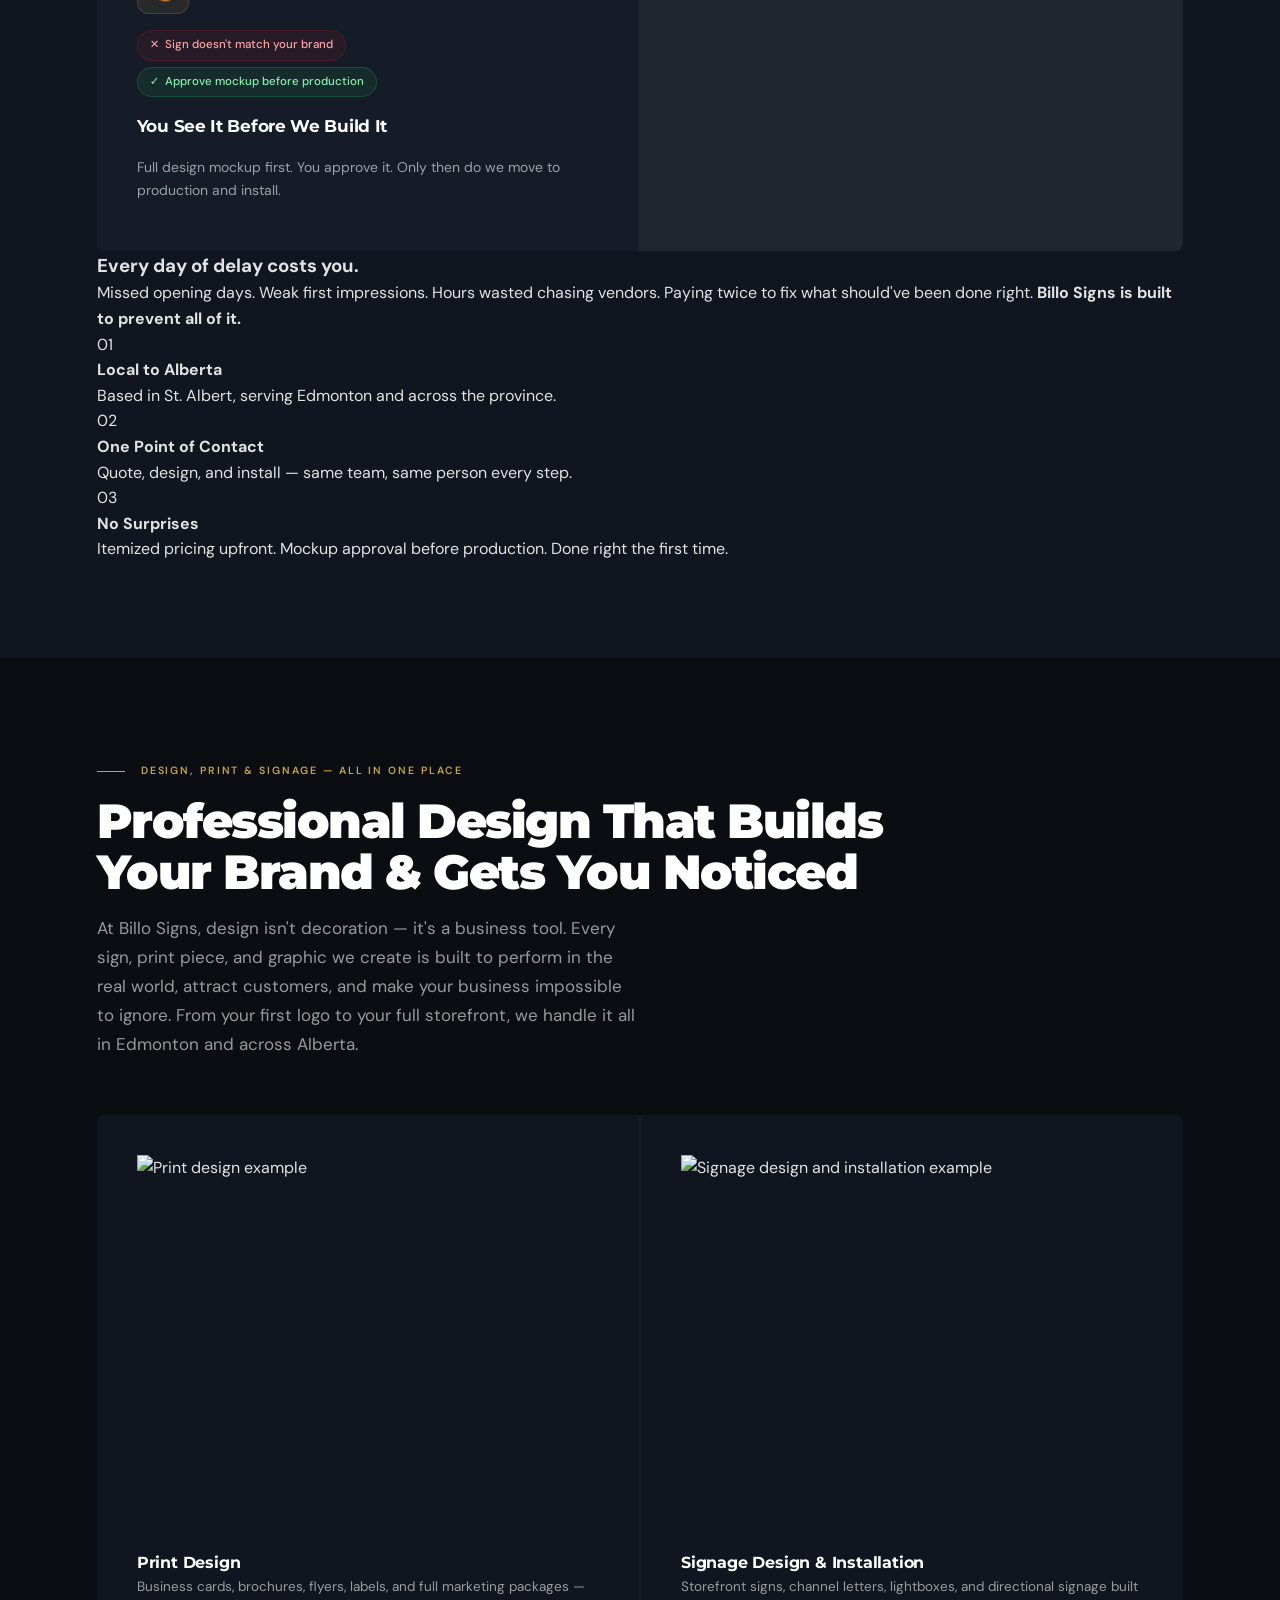
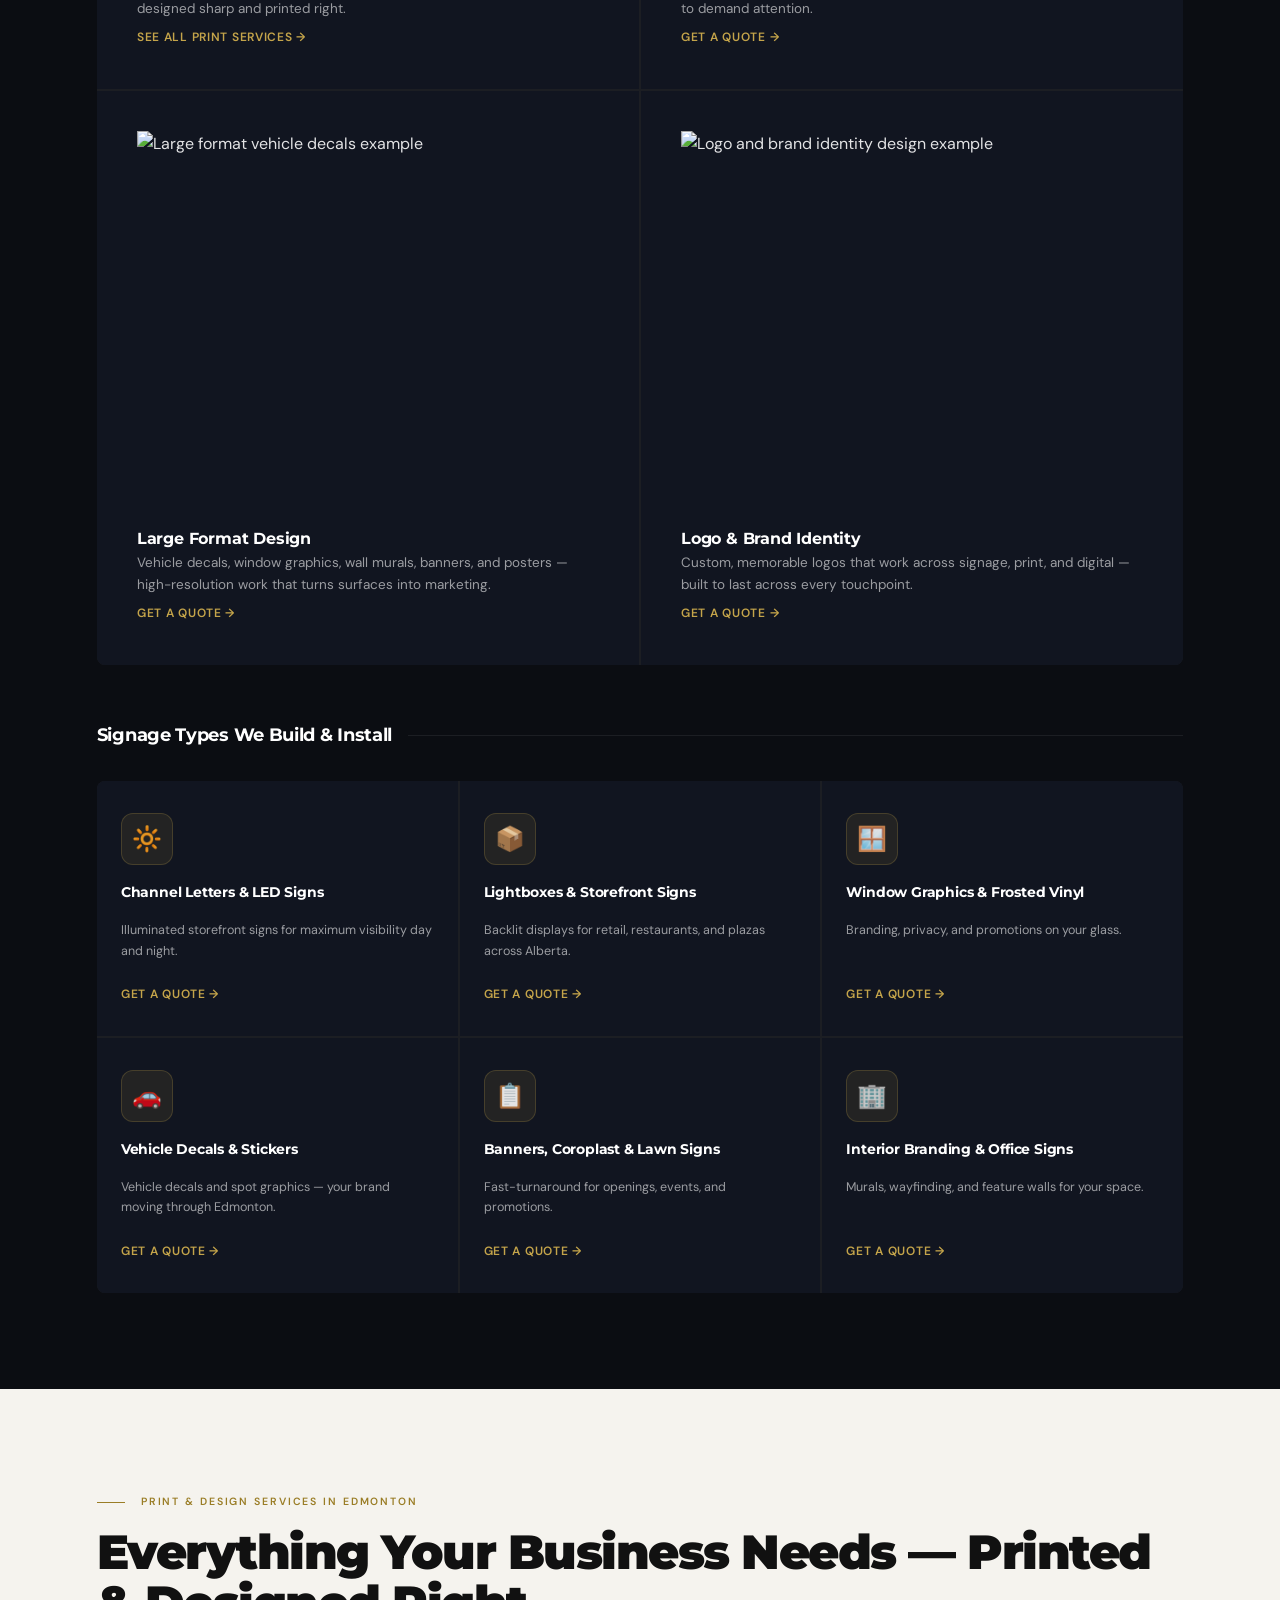
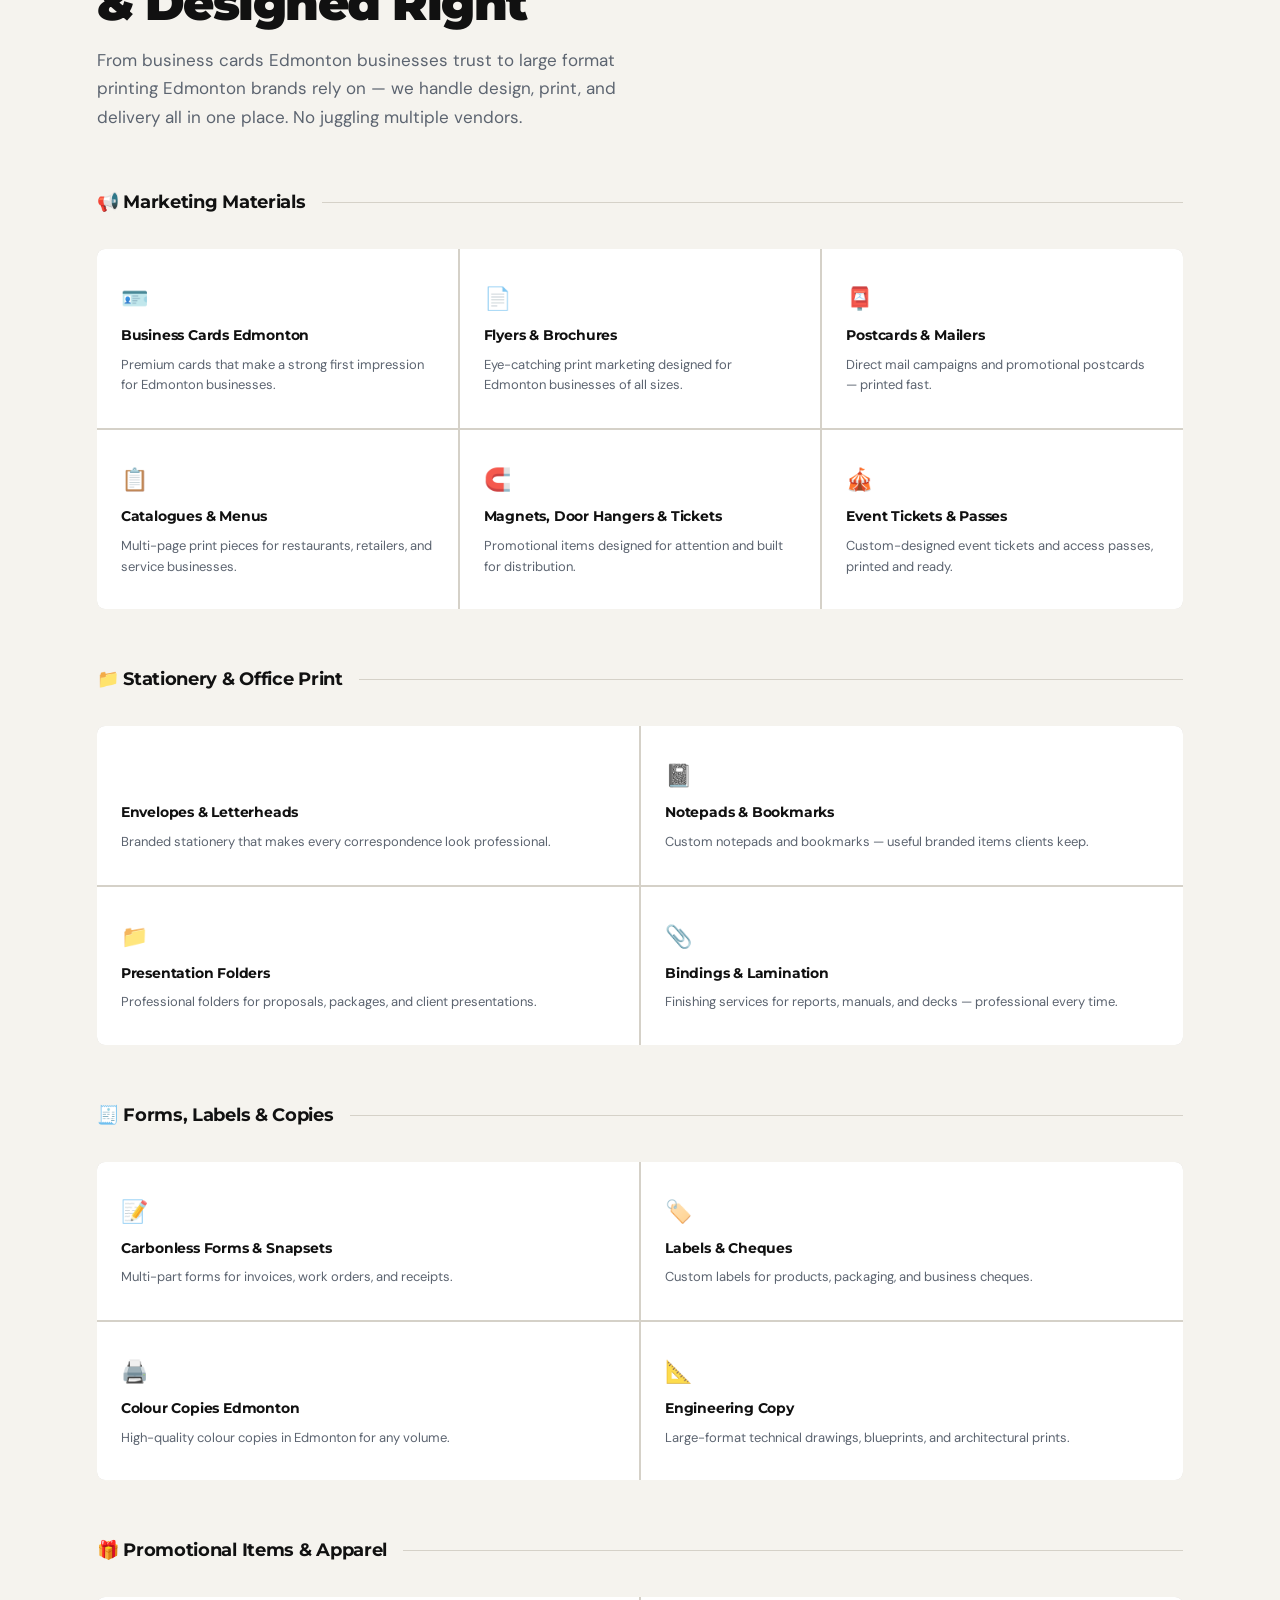
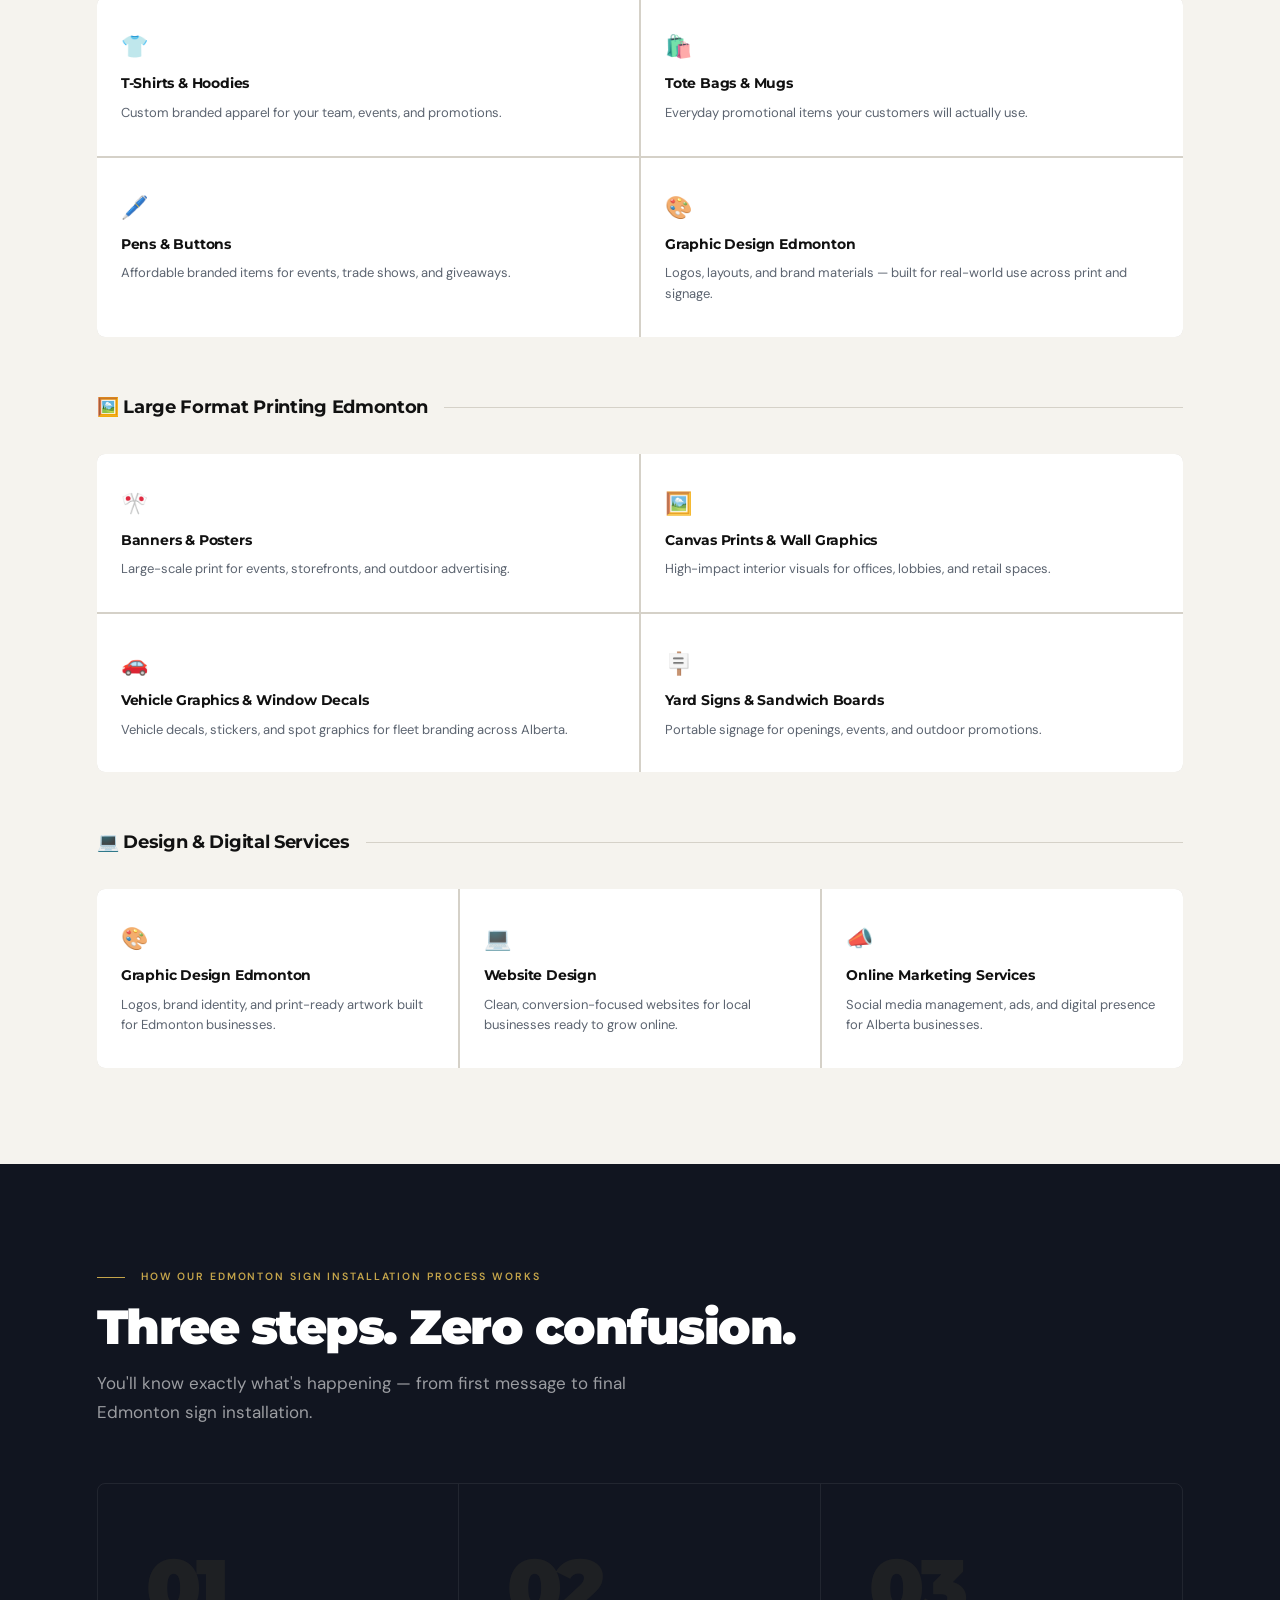
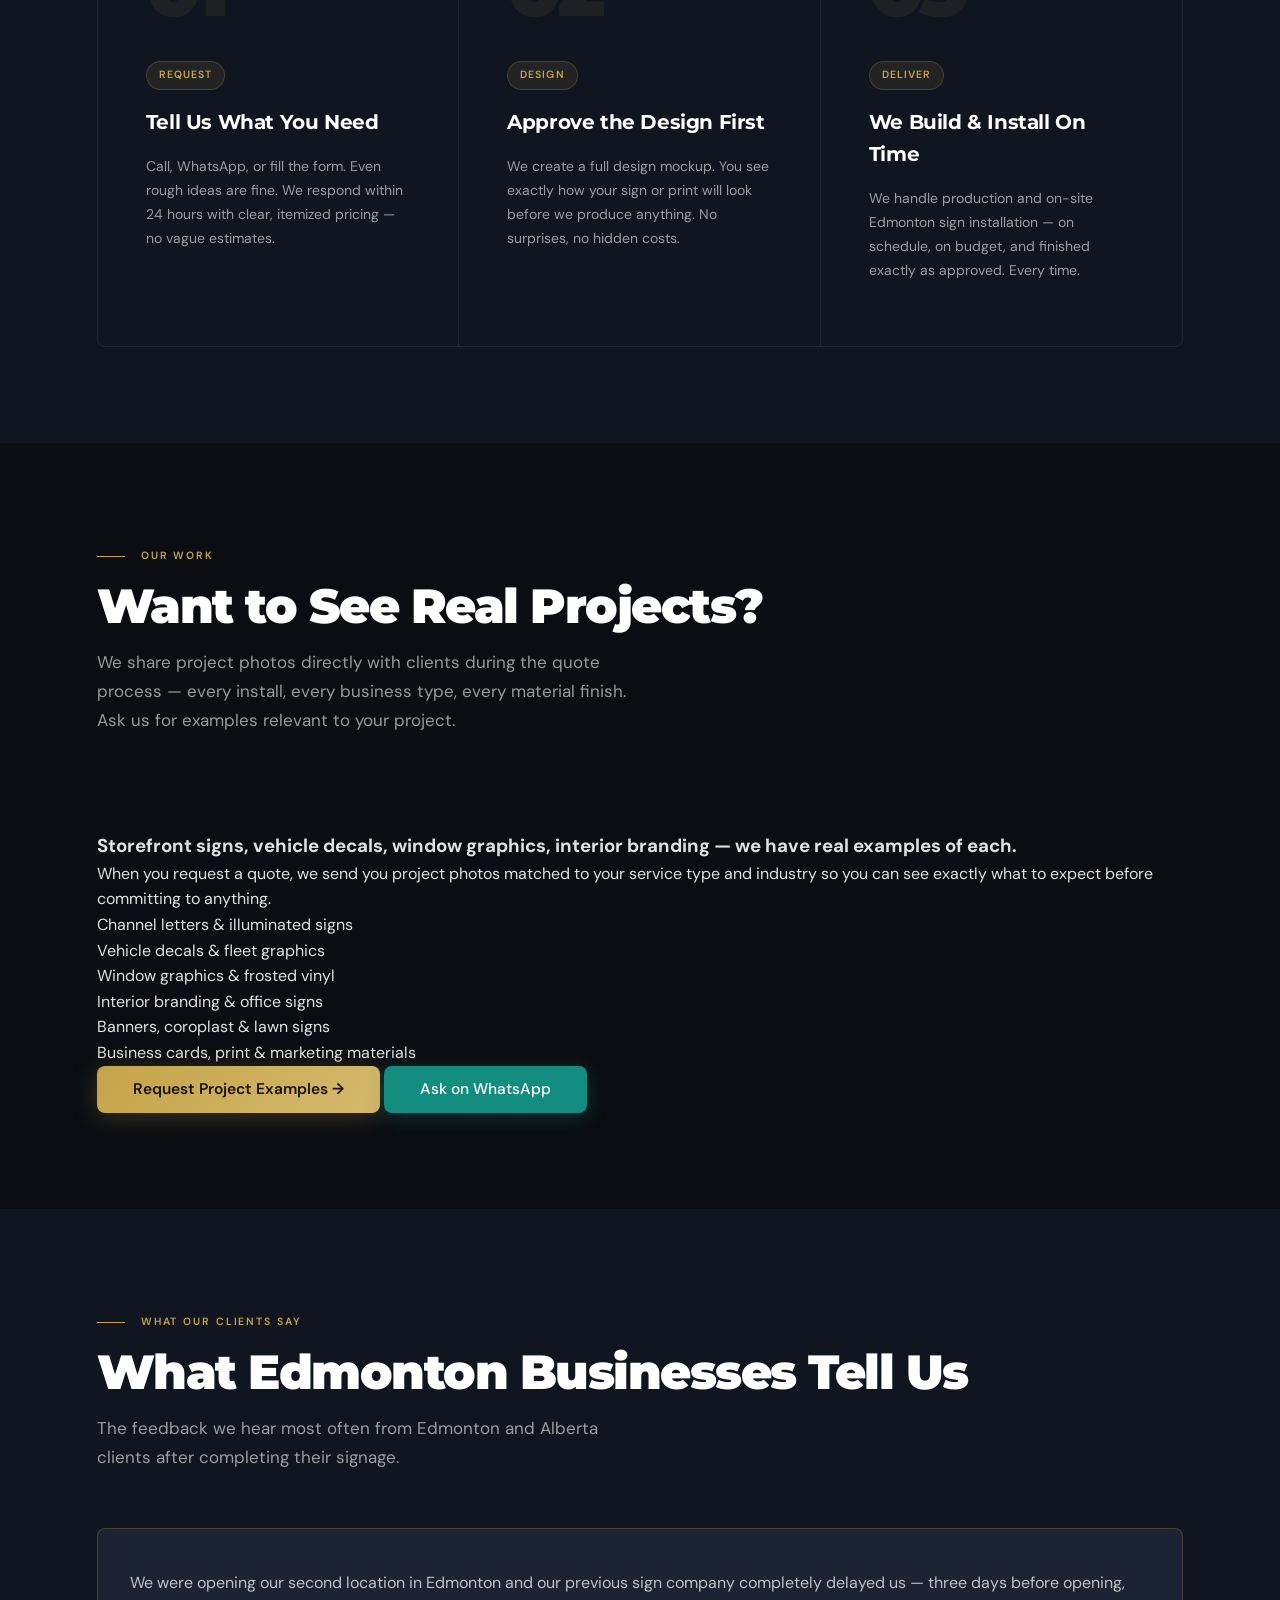
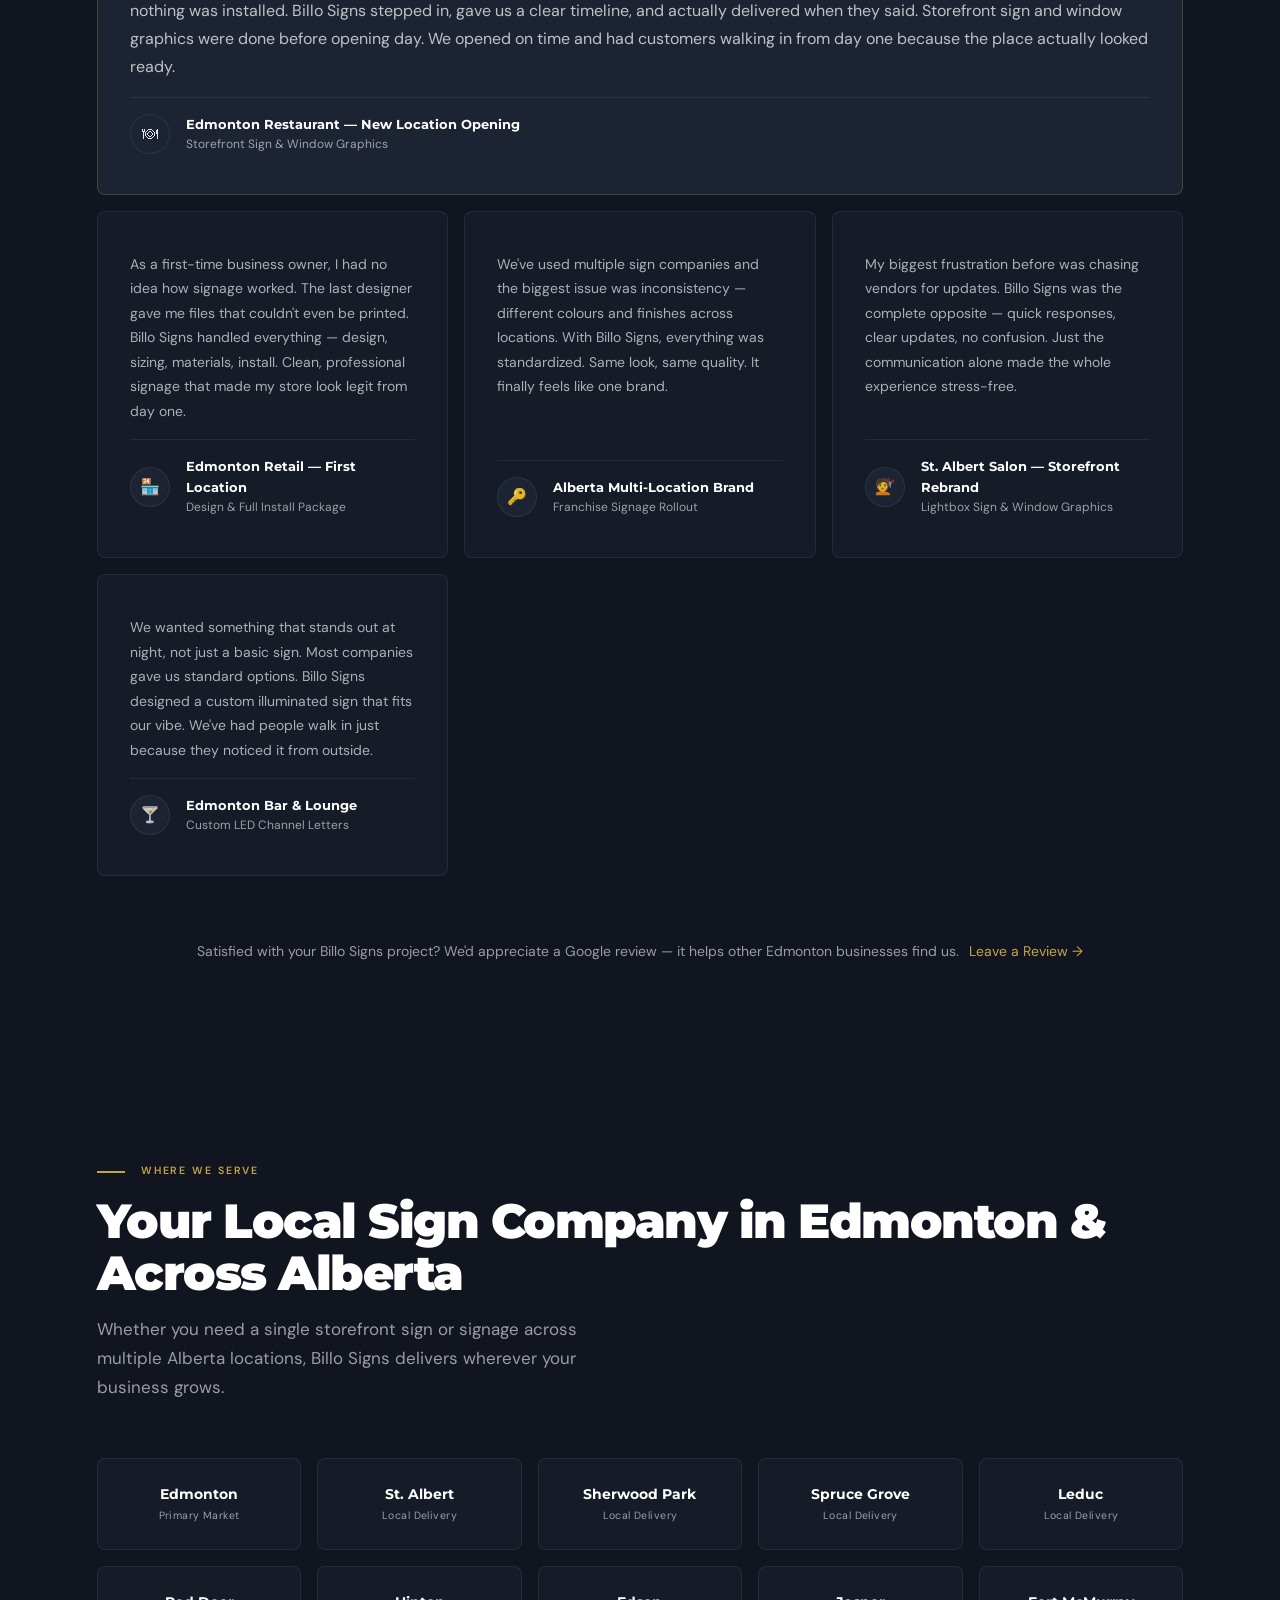
==== commit 41abfde9: "index.html" ====
--- a/index.html
+++ b/index.html
@@ -36,10 +36,7 @@
     window.dataLayer = window.dataLayer || [];
     function gtag(){ dataLayer.push(arguments); }
     gtag('js', new Date());
-    gtag('config', 'G-V7JNFZB5PM', {
-      page_title: document.title,
-      page_location: window.location.href,
-    });
+    gtag('config', 'G-V7JNFZB5PM'); /* FIXED: removed redundant page_title/page_location params */
   </script>
 
   <!-- Fonts -->
@@ -55,7 +52,7 @@
   <!-- ===== END: DNS PREFETCH ===== -->
 
   <!-- Stylesheet -->
-  <link rel="stylesheet" href="css/styles.css?v=5.13">
+  <link rel="stylesheet" href="css/styles.css?v=5.17">
 
   <!-- Facebook Pixel -->
   <!-- Replace XXXXXXXXXXXXXXXXXX with your real Pixel ID from business.facebook.com -->
@@ -131,7 +128,7 @@
         "name": "Do you handle design, production, and installation?",
         "acceptedAnswer": {
           "@type": "Answer",
-          "text": "Yes — Billo Signs handles the entire process in-house. Design, production, and installation managed by one team. One point of contact throughout."
+          "text": "Yes — Billo Signs manages your project end-to-end. Design, production coordination, and installation handled by one team with one point of contact throughout."
         }
       },
       {
@@ -231,44 +228,47 @@
         <div class="hero-glow hero-glow--right"></div>
         <div class="hero-glow hero-glow--left"></div>
       </div>
-      <div class="container hero-inner">
+      <div class="container hero-inner hero-inner--split">
+
         <div class="hero-content">
 
           <div class="hero-eyebrow reveal" aria-label="Location badge">
             <span class="hero-pulse" aria-hidden="true"></span>
-            <span>Sign Shop Edmonton &amp; Alberta</span>
+            <span>Based in St. Albert · Serving Edmonton &amp; Alberta</span>
           </div>
 
           <p class="hero-tagline reveal reveal-d1" aria-hidden="true">Fast. Clear. Done Right.</p>
 
           <h1 class="hero-h1 reveal reveal-d2">
             Custom Business<br>
-            Signage &amp; Print in<br>
-            <em>Edmonton</em> —<br>
-            Without the Headaches
+            Signage &amp; Print —<br>
+            <em>Edmonton &amp; Alberta</em>
           </h1>
 
           <p class="hero-sub reveal reveal-d3">
-            Opening a new location and need everything ready on time — without chasing vendors?
+            Storefront signs, vehicle decals, window graphics, and full print — one team, one timeline, no runaround.
           </p>
-          <p class="hero-sub hero-sub--dim reveal reveal-d4">
-            Design, production &amp; installation. Business cards, banners, wraps &amp; more.<br>
-            One team. One call. No runaround.
-          </p>
-
-          <div class="hero-ctas reveal reveal-d5">
+
+          <div class="hero-ctas reveal reveal-d4">
             <a href="#quote" class="btn btn-gold btn-lg">
               Get Pricing in 30 Seconds
               <svg width="16" height="16" viewBox="0 0 24 24" fill="none" stroke="currentColor" stroke-width="2.5" stroke-linecap="round" stroke-linejoin="round" aria-hidden="true"><path d="M5 12h14M12 5l7 7-7 7"/></svg>
             </a>
             <a href="https://wa.me/15485773748?text=Hi%20Billo%20Signs%2C%20I%20need%20a%20quick%20quote" class="btn btn-wa btn-lg" target="_blank" rel="noopener" aria-label="Get instant quote on WhatsApp">
               <svg width="18" height="18" viewBox="0 0 24 24" fill="currentColor" aria-hidden="true"><path d="M17.472 14.382c-.297-.149-1.758-.867-2.03-.967-.273-.099-.471-.148-.67.15-.197.297-.767.966-.94 1.164-.173.199-.347.223-.644.075-.297-.15-1.255-.463-2.39-1.475-.883-.788-1.48-1.761-1.653-2.059-.173-.297-.018-.458.13-.606.134-.133.298-.347.446-.52.149-.174.198-.298.298-.497.099-.198.05-.371-.025-.52-.075-.149-.669-1.612-.916-2.207-.242-.579-.487-.5-.669-.51-.173-.008-.371-.01-.57-.01-.198 0-.52.074-.792.372-.272.297-1.04 1.016-1.04 2.479 0 1.462 1.065 2.875 1.213 3.074.149.198 2.096 3.2 5.077 4.487.709.306 1.262.489 1.694.625.712.227 1.36.195 1.871.118.571-.085 1.758-.719 2.006-1.413.248-.694.248-1.289.173-1.413-.074-.124-.272-.198-.57-.347m-5.421 7.403h-.004a9.87 9.87 0 01-5.031-1.378l-.361-.214-3.741.982.998-3.648-.235-.374a9.86 9.86 0 01-1.51-5.26c.001-5.45 4.436-9.884 9.888-9.884 2.64 0 5.122 1.03 6.988 2.898a9.825 9.825 0 012.893 6.994c-.003 5.45-4.437 9.884-9.885 9.884m8.413-18.297A11.815 11.815 0 0012.05 0C5.495 0 .16 5.335.157 11.892c0 2.096.547 4.142 1.588 5.945L.057 24l6.305-1.654a11.882 11.882 0 005.683 1.448h.005c6.554 0 11.89-5.335 11.893-11.893a11.821 11.821 0 00-3.48-8.413z"/></svg>
-              Instant WhatsApp Quote
+              WhatsApp
             </a>
-            <a href="tel:+15485773748" class="btn btn-ghost btn-lg" aria-label="Call Billo Signs">
-              <svg width="16" height="16" viewBox="0 0 24 24" fill="currentColor" aria-hidden="true"><path d="M6.62 10.79c1.44 2.83 3.76 5.14 6.59 6.59l2.2-2.2c.27-.27.67-.36 1.02-.24 1.12.37 2.33.57 3.57.57.55 0 1 .45 1 1V20c0 .55-.45 1-1 1-9.39 0-17-7.61-17-17 0-.55.45-1 1-1h3.5c.55 0 1 .45 1 1 0 1.25.2 2.45.57 3.57.11.35.03.74-.25 1.02l-2.2 2.2z"/></svg>
-              Call Us
-            </a>
+          </div>
+
+          <!-- ===== NEW: MOBILE-ONLY 2-image preview (hidden on desktop) ===== -->
+          <!-- WIP: Unsplash images — replace with real Billo project photos -->
+          <div class="hero-mobile-preview reveal reveal-d5" aria-hidden="true">
+            <div class="hero-mp-tile">
+              <img src="https://images.unsplash.com/photo-1567521464027-f127ff144326?auto=format&fit=crop&w=600&q=75" alt="Storefront signage example" loading="lazy" width="300" height="200">
+            </div>
+            <div class="hero-mp-tile">
+              <img src="https://images.unsplash.com/photo-1558618666-fcd25c85cd64?auto=format&fit=crop&w=600&q=75" alt="Vehicle decal example" loading="lazy" width="300" height="200">
+            </div>
           </div>
 
           <ul class="hero-trust reveal reveal-d5" aria-label="Trust indicators">
@@ -282,15 +282,29 @@
             </li>
             <li class="trust-item">
               <span class="trust-check" aria-hidden="true">✓</span>
-              <span>Clear itemized pricing</span>
-            </li>
-            <li class="trust-item">
-              <span class="trust-check" aria-hidden="true">✓</span>
               <span>One team, end-to-end</span>
             </li>
           </ul>
 
         </div>
+
+        <!-- ===== NEW: HERO COLLAGE (desktop) — WIP Unsplash references ===== -->
+        <!-- Replace src/alt with real Billo project photos when available -->
+        <aside class="hero-collage reveal reveal-d3" aria-hidden="true">
+          <figure class="hero-collage-tile hero-collage-tile--a">
+            <img src="https://images.unsplash.com/photo-1567521464027-f127ff144326?auto=format&fit=crop&w=700&q=75" alt="Storefront signage example" loading="lazy" width="400" height="500">
+          </figure>
+          <figure class="hero-collage-tile hero-collage-tile--b">
+            <img src="https://images.unsplash.com/photo-1558618666-fcd25c85cd64?auto=format&fit=crop&w=600&q=75" alt="Vehicle decal example" loading="lazy" width="320" height="240">
+          </figure>
+          <figure class="hero-collage-tile hero-collage-tile--c">
+            <img src="https://images.unsplash.com/photo-1534452203293-494d7ddbf7e0?auto=format&fit=crop&w=600&q=75" alt="Window graphics example" loading="lazy" width="320" height="240">
+          </figure>
+          <figure class="hero-collage-tile hero-collage-tile--d">
+            <img src="https://images.unsplash.com/photo-1604328698692-f76ea9498e76?auto=format&fit=crop&w=600&q=75" alt="Lightbox sign example" loading="lazy" width="320" height="240">
+          </figure>
+        </aside>
+
       </div>
       <div class="scroll-hint" aria-hidden="true">
         <span class="scroll-line"></span>
@@ -317,26 +331,171 @@
             <span class="proof-label">Quote Turnaround</span>
           </li>
           <li class="proof-item reveal reveal-d3">
-            <span class="proof-num"><span class="count" data-target="5">0</span><sup>★</sup></span>
-            <span class="proof-label">Client Rating</span>
+            <span class="proof-num">Free<sup>*</sup></span>
+            <span class="proof-label">Quote — No Obligation</span>
           </li>
         </ul>
       </div>
     </section>
 
     <!-- ═══════════════════════════════════════
-         WHY SWITCH (BEFORE / AFTER)
+         FEATURED WORK — BENTO GALLERY
+         WIP: Unsplash images temporary. Replace with real Billo project photos.
+         All gallery data lives on data-* attributes for easy swap.
+    ═══════════════════════════════════════ -->
+    <section class="section section-dark gallery-section" id="featured-work" aria-labelledby="gallery-heading">
+      <div class="container">
+        <span class="section-tag reveal">Featured Work</span>
+        <h2 class="section-heading reveal reveal-d1" id="gallery-heading">
+          Real Signage. Real Businesses.
+        </h2>
+        <p class="section-desc reveal reveal-d2">
+          Built, installed, and standing right now in Edmonton and across Alberta. Click any tile to view.
+        </p>
+
+        <div class="bento-grid" id="bentoGrid" role="list">
+
+          <!-- TILE 1 — FEATURED LARGE -->
+          <button type="button" class="bento-tile bento-tile--featured reveal" role="listitem"
+            data-gallery-index="0"
+            data-src="https://images.unsplash.com/photo-1567521464027-f127ff144326?auto=format&fit=crop&w=1600&q=80"
+            data-thumb="https://images.unsplash.com/photo-1567521464027-f127ff144326?auto=format&fit=crop&w=900&q=75"
+            data-alt="Storefront signage installation"
+            data-title="Storefront Signage"
+            data-service="Storefront Signs"
+            data-location="Edmonton, AB"
+            data-caption="Storefront Signage"
+            data-description="Custom storefront signs that grab attention from the road and turn passers-by into customers. We design, fabricate, and install — one team end-to-end.">
+            <img src="https://images.unsplash.com/photo-1567521464027-f127ff144326?auto=format&fit=crop&w=900&q=75" alt="Storefront signage example" loading="lazy" width="900" height="600">
+            <div class="bento-overlay">
+              <span class="bento-tag">Storefront</span>
+              <span class="bento-caption">Storefront Signage</span>
+            </div>
+          </button>
+
+          <!-- TILE 2 — Vehicle Decals -->
+          <button type="button" class="bento-tile bento-tile--medium reveal reveal-d1" role="listitem"
+            data-gallery-index="1"
+            data-src="https://images.unsplash.com/photo-1558618666-fcd25c85cd64?auto=format&fit=crop&w=1600&q=80"
+            data-thumb="https://images.unsplash.com/photo-1558618666-fcd25c85cd64?auto=format&fit=crop&w=900&q=75"
+            data-alt="Vehicle decals and stickers on commercial truck"
+            data-title="Vehicle Decals &amp; Stickers"
+            data-service="Vehicle Decals/Stickers"
+            data-location="Alberta-wide"
+            data-caption="Vehicle Decals"
+            data-description="Custom vehicle decals and stickers that turn your fleet into moving advertising. Durable cast vinyl, professionally applied for clean, long-lasting results.">
+            <img src="https://images.unsplash.com/photo-1558618666-fcd25c85cd64?auto=format&fit=crop&w=900&q=75" alt="Vehicle decals example" loading="lazy" width="600" height="400">
+            <div class="bento-overlay">
+              <span class="bento-tag">Vehicle</span>
+              <span class="bento-caption">Vehicle Decals</span>
+            </div>
+          </button>
+
+          <!-- TILE 3 — Channel Letters -->
+          <button type="button" class="bento-tile bento-tile--medium reveal reveal-d2" role="listitem"
+            data-gallery-index="2"
+            data-src="https://images.unsplash.com/photo-1604328698692-f76ea9498e76?auto=format&fit=crop&w=1600&q=80"
+            data-thumb="https://images.unsplash.com/photo-1604328698692-f76ea9498e76?auto=format&fit=crop&w=900&q=75"
+            data-alt="Illuminated channel letter sign"
+            data-title="Channel Letters"
+            data-service="Channel Letter Signs"
+            data-location="Edmonton, AB"
+            data-caption="Channel Letters"
+            data-description="3D dimensional channel letter signs with LED illumination — high-impact storefront signage that performs day and night.">
+            <img src="https://images.unsplash.com/photo-1604328698692-f76ea9498e76?auto=format&fit=crop&w=900&q=75" alt="Channel letter sign example" loading="lazy" width="600" height="400">
+            <div class="bento-overlay">
+              <span class="bento-tag">Channel Letters</span>
+              <span class="bento-caption">Channel Letters</span>
+            </div>
+          </button>
+
+          <!-- TILE 4 — Window Graphics -->
+          <button type="button" class="bento-tile bento-tile--wide reveal reveal-d3" role="listitem"
+            data-gallery-index="3"
+            data-src="https://images.unsplash.com/photo-1534452203293-494d7ddbf7e0?auto=format&fit=crop&w=1600&q=80"
+            data-thumb="https://images.unsplash.com/photo-1534452203293-494d7ddbf7e0?auto=format&fit=crop&w=900&q=75"
+            data-alt="Window graphics and frosted vinyl on retail storefront"
+            data-title="Window Graphics &amp; Frosted Vinyl"
+            data-service="Window Graphics"
+            data-location="Edmonton, AB"
+            data-caption="Window Graphics"
+            data-description="Branded window graphics, frosted vinyl, and promotional decals that add privacy and presence without permanent commitment.">
+            <img src="https://images.unsplash.com/photo-1534452203293-494d7ddbf7e0?auto=format&fit=crop&w=900&q=75" alt="Window graphics example" loading="lazy" width="900" height="500">
+            <div class="bento-overlay">
+              <span class="bento-tag">Window Graphics</span>
+              <span class="bento-caption">Window Graphics</span>
+            </div>
+          </button>
+
+          <!-- TILE 5 — Lightbox Sign -->
+          <button type="button" class="bento-tile bento-tile--small reveal reveal-d4" role="listitem"
+            data-gallery-index="4"
+            data-src="https://images.unsplash.com/photo-1542838132-92c53300491e?auto=format&fit=crop&w=1600&q=80"
+            data-thumb="https://images.unsplash.com/photo-1542838132-92c53300491e?auto=format&fit=crop&w=900&q=75"
+            data-alt="Backlit lightbox sign for retail business"
+            data-title="Lightbox Signs"
+            data-service="Lightbox Signage"
+            data-location="St. Albert, AB"
+            data-caption="Lightbox Signs"
+            data-description="Backlit lightbox signs that stay visible 24/7 — perfect for plazas, retail, and businesses that need to stand out at night.">
+            <img src="https://images.unsplash.com/photo-1542838132-92c53300491e?auto=format&fit=crop&w=900&q=75" alt="Lightbox sign example" loading="lazy" width="500" height="500">
+            <div class="bento-overlay">
+              <span class="bento-tag">Lightbox</span>
+              <span class="bento-caption">Lightbox Signs</span>
+            </div>
+          </button>
+
+          <!-- TILE 6 — Interior Branding -->
+          <button type="button" class="bento-tile bento-tile--small reveal reveal-d5" role="listitem"
+            data-gallery-index="5"
+            data-src="https://images.unsplash.com/photo-1497366216548-37526070297c?auto=format&fit=crop&w=1600&q=80"
+            data-thumb="https://images.unsplash.com/photo-1497366216548-37526070297c?auto=format&fit=crop&w=900&q=75"
+            data-alt="Interior office branding and feature wall signage"
+            data-title="Interior Branding"
+            data-service="Interior Signage"
+            data-location="Edmonton, AB"
+            data-caption="Interior Branding"
+            data-description="Office signage, feature walls, dimensional letters, and interior wayfinding. Turn your space into a brand experience.">
+            <img src="https://images.unsplash.com/photo-1497366216548-37526070297c?auto=format&fit=crop&w=900&q=75" alt="Interior branding example" loading="lazy" width="500" height="500">
+            <div class="bento-overlay">
+              <span class="bento-tag">Interior</span>
+              <span class="bento-caption">Interior Branding</span>
+            </div>
+          </button>
+
+        </div>
+
+        <div class="gallery-cta-row reveal">
+          <button type="button" class="btn btn-ghost btn-lg" id="viewMoreWork">
+            View More Work
+            <svg width="16" height="16" viewBox="0 0 24 24" fill="none" stroke="currentColor" stroke-width="2.5" stroke-linecap="round" aria-hidden="true"><path d="M5 12h14M12 5l7 7-7 7"/></svg>
+          </button>
+          <a href="#quote" class="btn btn-gold btn-lg">Get a Quote for Your Project →</a>
+        </div>
+
+        <p class="gallery-disclosure reveal">
+          Project examples — sample work shown. Real Billo Signs install photos available on request during the quote process.
+        </p>
+
+      </div>
+    </section>
+
+    <!-- ═══════════════════════════════════════
+         WHY BUSINESSES CHOOSE BILLO
+         (Consolidates: Why Switch + Problem + Agitation + Solution)
     ═══════════════════════════════════════ -->
     <section class="section section-dark" id="why" aria-labelledby="why-heading">
       <div class="container">
-        <span class="section-tag reveal" aria-label="Section label">Why Businesses Switch to Billo Signs</span>
+        <span class="section-tag reveal">Why Businesses Choose Billo</span>
         <h2 class="section-heading reveal reveal-d1" id="why-heading">
-          What you used to deal with.<br>What you get now.
+          What you used to deal with.<br>What you get with Billo.
         </h2>
         <p class="section-desc reveal reveal-d2">
-          Most sign shops leave you chasing updates and fixing mistakes. Here's what changes when you work with us.
+          Most sign projects in Edmonton get delayed, miscommunicated, or finished wrong. Here's what changes when one team owns the whole process.
         </p>
-        <div class="switch-grid">
+
+        <!-- Tightened switch grid — 3 strongest comparison points -->
+        <div class="switch-grid switch-grid--3">
 
           <article class="switch-card reveal">
             <div class="switch-icon" aria-hidden="true">⏱</div>
@@ -345,7 +504,7 @@
               <span class="badge badge--good">✓ &nbsp;Quote back within 24 hours</span>
             </div>
             <h3 class="switch-title">Speed Without Cutting Corners</h3>
-            <p class="switch-body">We manage every stage in-house. No waiting on third parties, no handoffs, no excuses.</p>
+            <p class="switch-body">One team manages design, production, and installation. No handoffs. No waiting on vendors. No excuses.</p>
           </article>
 
           <article class="switch-card reveal reveal-d1">
@@ -354,169 +513,50 @@
               <span class="badge badge--bad">✕ &nbsp;Chasing vendors for updates</span>
               <span class="badge badge--good">✓ &nbsp;One clear point of contact</span>
             </div>
-            <h3 class="switch-title">Clear Communication Every Step</h3>
-            <p class="switch-body">You always know what's happening and when. No guessing. No runaround. Just straight answers.</p>
+            <h3 class="switch-title">Clear Communication, Every Step</h3>
+            <p class="switch-body">You always know what's happening and when. Straight answers, fast replies, no runaround.</p>
           </article>
 
           <article class="switch-card reveal reveal-d2">
             <div class="switch-icon" aria-hidden="true">🎨</div>
             <div class="switch-badges">
               <span class="badge badge--bad">✕ &nbsp;Sign doesn't match your brand</span>
-              <span class="badge badge--good">✓ &nbsp;Mockup approved before production</span>
+              <span class="badge badge--good">✓ &nbsp;Approve mockup before production</span>
             </div>
             <h3 class="switch-title">You See It Before We Build It</h3>
-            <p class="switch-body">We show you a full design mockup first. You approve it. Then and only then do we produce.</p>
-          </article>
-
-          <article class="switch-card reveal reveal-d3">
-            <div class="switch-icon" aria-hidden="true">🔧</div>
-            <div class="switch-badges">
-              <span class="badge badge--bad">✕ &nbsp;Designer blames the installer</span>
-              <span class="badge badge--good">✓ &nbsp;One team, full accountability</span>
-            </div>
-            <h3 class="switch-title">End-to-End Ownership</h3>
-            <p class="switch-body">Design, production, installation — all handled by us. If anything's off, we fix it. No finger-pointing.</p>
-          </article>
-
-        </div>
-      </div>
-    </section>
-
-    <!-- ═══════════════════════════════════════
-         PROBLEM SECTION
-    ═══════════════════════════════════════ -->
-    <section class="section" id="problem" aria-labelledby="problem-heading">
-      <div class="container">
-        <span class="section-tag reveal">Sound Familiar?</span>
-        <h2 class="section-heading reveal reveal-d1" id="problem-heading">
-          Most Sign Projects in Edmonton<br>Don't Go the Way They Should
-        </h2>
-        <div class="problem-grid">
-          <div class="problem-left reveal">
-            <p class="body-text">
-              You hire someone expecting a simple job… and suddenly you're doing constant follow-ups, dealing with delays, and handling last-minute fixes.
-            </p>
-            <ul class="problem-list" aria-label="Common signage problems">
-              <li class="problem-item">
-                <span class="prob-x" aria-hidden="true">✕</span>
-                Sign isn't ready before your opening day
-              </li>
-              <li class="problem-item">
-                <span class="prob-x" aria-hidden="true">✕</span>
-                Design doesn't actually match your brand
-              </li>
-              <li class="problem-item">
-                <span class="prob-x" aria-hidden="true">✕</span>
-                Installer blames the designer — nobody takes ownership
-              </li>
-              <li class="problem-item">
-                <span class="prob-x" aria-hidden="true">✕</span>
-                No clear timelines, no straight answers
-              </li>
-            </ul>
+            <p class="switch-body">Full design mockup first. You approve it. Only then do we move to production and install.</p>
+          </article>
+
+        </div>
+
+        <!-- Compact pain-cost callout (replaces full Problem section) -->
+        <div class="why-pain-callout reveal">
+          <h3 class="why-pain-title">Every day of delay costs you.</h3>
+          <p class="why-pain-body">
+            Missed opening days. Weak first impressions. Hours wasted chasing vendors. Paying twice to fix what should've been done right.
+            <strong>Billo Signs is built to prevent all of it.</strong>
+          </p>
+        </div>
+
+        <!-- Differentiators row -->
+        <div class="why-diff-grid reveal">
+          <div class="why-diff-item">
+            <span class="why-diff-num">01</span>
+            <h4>Local to Alberta</h4>
+            <p>Based in St. Albert, serving Edmonton and across the province.</p>
           </div>
-          <aside class="pain-box reveal reveal-d2" aria-label="Cost of signage delays">
-            <h3 class="pain-title">And That Costs You More Than Just Money</h3>
-            <ul class="pain-list">
-              <li class="pain-item">
-                <span class="pain-dot" aria-hidden="true"></span>
-                Lost customers on opening day — first impressions don't get a second chance
-              </li>
-              <li class="pain-item">
-                <span class="pain-dot" aria-hidden="true"></span>
-                A weak storefront that undermines your brand before anyone walks in
-              </li>
-              <li class="pain-item">
-                <span class="pain-dot" aria-hidden="true"></span>
-                Hours wasted going back and forth instead of running your business
-              </li>
-              <li class="pain-item">
-                <span class="pain-dot" aria-hidden="true"></span>
-                Paying again to fix what should've been done right the first time
-              </li>
-            </ul>
-            <p class="pain-footer">
-              What should be a simple job turns into constant follow-ups, delays, and last-minute fixes.
-            </p>
-          </aside>
-        </div>
-      </div>
-    </section>
-
-    <!-- ═══════════════════════════════════════
-         AGITATION STRIP
-    ═══════════════════════════════════════ -->
-    <div class="agit-strip" role="complementary" aria-label="Impact of delays">
-      <div class="container">
-        <h2 class="agit-heading reveal">Every Day of Delay Costs You</h2>
-        <ul class="agit-grid">
-          <li class="agit-card reveal">
-            <strong>Opening Day Missed</strong>
-            <span>No sign up — customers walk past without stopping.</span>
-          </li>
-          <li class="agit-card reveal reveal-d1">
-            <strong>Weak First Impression</strong>
-            <span>A bad sign tells customers your business doesn't care about quality.</span>
-          </li>
-          <li class="agit-card reveal reveal-d2">
-            <strong>Wasted Time</strong>
-            <span>Hours chasing vendors instead of building your business.</span>
-          </li>
-          <li class="agit-card reveal reveal-d3">
-            <strong>Paying Twice</strong>
-            <span>Rework and corrections pile up hidden costs you didn't budget for.</span>
-          </li>
-        </ul>
-        <p class="agit-footer reveal">
-          Most sign companies know this happens.
-          <strong>Billo Signs is built specifically to prevent it.</strong>
-        </p>
-      </div>
-    </div>
-
-    <!-- ═══════════════════════════════════════
-         SOLUTION
-    ═══════════════════════════════════════ -->
-    <section class="section section-dark" id="solution" aria-labelledby="solution-heading">
-      <div class="container">
-        <span class="section-tag reveal">The Better Way</span>
-        <h2 class="section-heading reveal reveal-d1" id="solution-heading">
-          Complete Signage &amp; Print Services<br>in Edmonton — Done Right
-        </h2>
-        <p class="section-desc reveal reveal-d2">
-          We take full ownership of your project — from first idea to final install.
-        </p>
-        <div class="solution-grid">
-          <article class="solution-card reveal">
-            <div class="sol-check" aria-hidden="true">✓</div>
-            <div>
-              <h3>Fast Response Times</h3>
-              <p>Quote back within 24 hours, every time. We move quickly because our full process is in-house.</p>
-            </div>
-          </article>
-          <article class="solution-card reveal reveal-d1">
-            <div class="sol-check" aria-hidden="true">✓</div>
-            <div>
-              <h3>Clear Communication</h3>
-              <p>You always know what's happening, what it costs, and when it's done. No runaround. Ever.</p>
-            </div>
-          </article>
-          <article class="solution-card reveal reveal-d2">
-            <div class="sol-check" aria-hidden="true">✓</div>
-            <div>
-              <h3>No Back-and-Forth Confusion</h3>
-              <p>One team handles everything — design, production, installation. No confusion about who's responsible.</p>
-            </div>
-          </article>
-          <article class="solution-card reveal reveal-d3">
-            <div class="sol-check" aria-hidden="true">✓</div>
-            <div>
-              <h3>Consistent Quality</h3>
-              <p>Your brand looks sharp and professional — exactly the way you approved it in your mockup.</p>
-            </div>
-          </article>
-        </div>
-        <p class="solution-kicker reveal">One team. One process. <em>Done right.</em></p>
+          <div class="why-diff-item">
+            <span class="why-diff-num">02</span>
+            <h4>One Point of Contact</h4>
+            <p>Quote, design, and install — same team, same person every step.</p>
+          </div>
+          <div class="why-diff-item">
+            <span class="why-diff-num">03</span>
+            <h4>No Surprises</h4>
+            <p>Itemized pricing upfront. Mockup approval before production. Done right the first time.</p>
+          </div>
+        </div>
+
       </div>
     </section>
 
@@ -536,34 +576,51 @@
         </p>
 
         <!-- 4 Category Cards -->
-        <div class="services-grid" role="list">
-
-          <article class="service-card reveal" role="listitem">
-            <div class="service-icon-wrap" aria-hidden="true">🖨️</div>
-            <h3>Print Design</h3>
-            <p>Business cards, brochures, flyers, envelopes, letterheads, labels, forms, and full marketing packages — designed sharp and printed right.</p>
-            <a href="#print" class="service-link" aria-label="See all print design services">See all print services →</a>
-          </article>
-
-          <article class="service-card reveal reveal-d1" role="listitem">
-            <div class="service-icon-wrap" aria-hidden="true">🪧</div>
-            <h3>Signage Design &amp; Installation</h3>
-            <p>Your signage is your first impression. We design and install storefront signs, channel letters, lightboxes, and directional signage that demand attention.</p>
-            <a href="#quote" class="service-link" aria-label="Get a quote for signage">Get a quote →</a>
-          </article>
-
-          <article class="service-card reveal reveal-d2" role="listitem">
-            <div class="service-icon-wrap" aria-hidden="true">📐</div>
-            <h3>Large Format Design</h3>
-            <p>Vehicle decals, stickers, window graphics, wall murals, banners, and posters — high-resolution designs that turn surfaces into marketing assets.</p>
-            <a href="#quote" class="service-link" aria-label="Get a quote for large format">Get a quote →</a>
-          </article>
-
-          <article class="service-card reveal reveal-d3" role="listitem">
-            <div class="service-icon-wrap" aria-hidden="true">🔰</div>
-            <h3>Logo &amp; Brand Identity</h3>
-            <p>Your logo is the foundation of everything. We design custom, memorable logos that work across signage, print, and digital — built to last.</p>
-            <a href="#quote" class="service-link" aria-label="Get a quote for logo design">Get a quote →</a>
+        <div class="services-grid services-grid--imaged" role="list">
+
+          <!-- Service card with image thumbnail (WIP Unsplash) -->
+          <article class="service-card service-card--imaged reveal" role="listitem">
+            <div class="service-card-img" aria-hidden="true">
+              <img src="https://images.unsplash.com/photo-1586953208448-b95a79798f07?auto=format&fit=crop&w=800&q=75" alt="Print design example" loading="lazy" width="600" height="380">
+            </div>
+            <div class="service-card-body">
+              <h3>Print Design</h3>
+              <p>Business cards, brochures, flyers, labels, and full marketing packages — designed sharp and printed right.</p>
+              <a href="#print" class="service-link" aria-label="See all print design services">See all print services →</a>
+            </div>
+          </article>
+
+          <article class="service-card service-card--imaged reveal reveal-d1" role="listitem">
+            <div class="service-card-img" aria-hidden="true">
+              <img src="https://images.unsplash.com/photo-1567521464027-f127ff144326?auto=format&fit=crop&w=800&q=75" alt="Signage design and installation example" loading="lazy" width="600" height="380">
+            </div>
+            <div class="service-card-body">
+              <h3>Signage Design &amp; Installation</h3>
+              <p>Storefront signs, channel letters, lightboxes, and directional signage built to demand attention.</p>
+              <a href="#quote" class="service-link" aria-label="Get a quote for signage">Get a quote →</a>
+            </div>
+          </article>
+
+          <article class="service-card service-card--imaged reveal reveal-d2" role="listitem">
+            <div class="service-card-img" aria-hidden="true">
+              <img src="https://images.unsplash.com/photo-1558618666-fcd25c85cd64?auto=format&fit=crop&w=800&q=75" alt="Large format vehicle decals example" loading="lazy" width="600" height="380">
+            </div>
+            <div class="service-card-body">
+              <h3>Large Format Design</h3>
+              <p>Vehicle decals, window graphics, wall murals, banners, and posters — high-resolution work that turns surfaces into marketing.</p>
+              <a href="#quote" class="service-link" aria-label="Get a quote for large format">Get a quote →</a>
+            </div>
+          </article>
+
+          <article class="service-card service-card--imaged reveal reveal-d3" role="listitem">
+            <div class="service-card-img" aria-hidden="true">
+              <img src="https://images.unsplash.com/photo-1611162617474-5b21e879e113?auto=format&fit=crop&w=800&q=75" alt="Logo and brand identity design example" loading="lazy" width="600" height="380">
+            </div>
+            <div class="service-card-body">
+              <h3>Logo &amp; Brand Identity</h3>
+              <p>Custom, memorable logos that work across signage, print, and digital — built to last across every touchpoint.</p>
+              <a href="#quote" class="service-link" aria-label="Get a quote for logo design">Get a quote →</a>
+            </div>
           </article>
 
         </div>
@@ -840,196 +897,129 @@
         <div class="portfolio-header">
           <div>
             <span class="section-tag reveal">Our Work</span>
-            <h2 class="section-heading reveal reveal-d1" id="portfolio-heading">Real Projects. Real Businesses.</h2>
-            <p class="section-desc reveal reveal-d2">Every sign in our portfolio is installed and standing somewhere in Alberta right now.</p>
+            <h2 class="section-heading reveal reveal-d1" id="portfolio-heading">Want to See Real Projects?</h2>
+            <p class="section-desc reveal reveal-d2">
+              We share project photos directly with clients during the quote process — every install, every business type, every material finish. Ask us for examples relevant to your project.
+            </p>
           </div>
-          <a href="#quote" class="btn btn-ghost reveal reveal-d3">Start Your Project →</a>
-        </div>
-        <div class="portfolio-grid" role="list">
-
-          <figure class="port-item port-item--featured reveal" role="listitem">
-            <div class="port-ph">
-              <img src="images/portfolio/placeholder-1.jpg"
-                   alt="Custom Channel Letter Sign for Restaurant in Edmonton, AB"
-                   loading="lazy" width="800" height="450">
-              <div class="port-ph-placeholder" aria-hidden="true">
-                <span class="port-ph-icon">🖼</span>
-                <span class="port-ph-label">Featured Project — Replace with real photo</span>
-              </div>
-            </div>
-            <div class="port-overlay">
-              <figcaption class="port-meta">
-                <span class="port-tag">Channel Letters · Edmonton</span>
-                <span class="port-title">Custom LED Channel Letter Sign for Restaurant</span>
-              </figcaption>
-            </div>
-          </figure>
-
-          <figure class="port-item reveal reveal-d1" role="listitem">
-            <div class="port-ph">
-              <img src="images/portfolio/placeholder-2.jpg"
-                   alt="Vehicle Wrap by Sign Shop Edmonton — Billo Signs"
-                   loading="lazy" width="560" height="420">
-              <div class="port-ph-placeholder" aria-hidden="true">
-                <span class="port-ph-icon">🖼</span>
-                <span class="port-ph-label">Add Your Photo</span>
-              </div>
-            </div>
-            <div class="port-overlay">
-              <figcaption class="port-meta">
-                <span class="port-tag">Vehicle Wrap · St. Albert</span>
-                <span class="port-title">Full Vehicle Wrap — Trade Services Company</span>
-              </figcaption>
-            </div>
-          </figure>
-
-          <figure class="port-item reveal reveal-d2" role="listitem">
-            <div class="port-ph">
-              <img src="images/portfolio/placeholder-3.jpg"
-                   alt="Window Graphics Installation St. Albert Alberta"
-                   loading="lazy" width="400" height="400">
-              <div class="port-ph-placeholder" aria-hidden="true">
-                <span class="port-ph-icon">🖼</span>
-                <span class="port-ph-label">Add Your Photo</span>
-              </div>
-            </div>
-            <div class="port-overlay">
-              <figcaption class="port-meta">
-                <span class="port-tag">Window Graphics · St. Albert</span>
-                <span class="port-title">Frosted Vinyl for Salon Storefront</span>
-              </figcaption>
-            </div>
-          </figure>
-
-          <figure class="port-item reveal reveal-d3" role="listitem">
-            <div class="port-ph">
-              <img src="images/portfolio/placeholder-4.jpg"
-                   alt="LED Storefront Sign Edmonton Business"
-                   loading="lazy" width="400" height="400">
-              <div class="port-ph-placeholder" aria-hidden="true">
-                <span class="port-ph-icon">🖼</span>
-                <span class="port-ph-label">Add Your Photo</span>
-              </div>
-            </div>
-            <div class="port-overlay">
-              <figcaption class="port-meta">
-                <span class="port-tag">LED Lightbox · Plaza Edmonton</span>
-                <span class="port-title">Lightbox Sign — Plaza Retail Tenant</span>
-              </figcaption>
-            </div>
-          </figure>
-
-          <figure class="port-item reveal reveal-d4" role="listitem">
-            <div class="port-ph">
-              <img src="images/portfolio/placeholder-5.jpg"
-                   alt="Interior Branding Office Signs Edmonton Alberta"
-                   loading="lazy" width="400" height="400">
-              <div class="port-ph-placeholder" aria-hidden="true">
-                <span class="port-ph-icon">🖼</span>
-                <span class="port-ph-label">Add Your Photo</span>
-              </div>
-            </div>
-            <div class="port-overlay">
-              <figcaption class="port-meta">
-                <span class="port-tag">Interior · Edmonton Office</span>
-                <span class="port-title">Interior Branding &amp; Lobby Signs</span>
-              </figcaption>
-            </div>
-          </figure>
-
+        </div>
+        <div class="portfolio-cta-block reveal">
+          <div class="portfolio-cta-inner">
+            <div class="portfolio-cta-copy">
+              <h3>Storefront signs, vehicle decals, window graphics, interior branding — we have real examples of each.</h3>
+              <p>When you request a quote, we send you project photos matched to your service type and industry so you can see exactly what to expect before committing to anything.</p>
+              <ul class="portfolio-cta-list">
+                <li>Channel letters &amp; illuminated signs</li>
+                <li>Vehicle decals &amp; fleet graphics</li>
+                <li>Window graphics &amp; frosted vinyl</li>
+                <li>Interior branding &amp; office signs</li>
+                <li>Banners, coroplast &amp; lawn signs</li>
+                <li>Business cards, print &amp; marketing materials</li>
+              </ul>
+            </div>
+            <div class="portfolio-cta-actions">
+              <a href="#quote" class="btn btn-gold btn-lg">Request Project Examples →</a>
+              <a href="https://wa.me/15485773748?text=Hi%20Billo%20Signs%2C%20can%20you%20share%20some%20project%20photos%20relevant%20to%20my%20business%20type%3F" class="btn btn-wa btn-lg" target="_blank" rel="noopener">Ask on WhatsApp</a>
+            </div>
+          </div>
         </div>
       </div>
     </section>
+
 
     <!-- ═══════════════════════════════════════
          TESTIMONIALS
     ═══════════════════════════════════════ -->
     <section class="section section-dark" id="reviews" aria-labelledby="reviews-heading">
       <div class="container">
-        <span class="section-tag reveal">Client Reviews</span>
+        <span class="section-tag reveal">What Our Clients Say</span>
         <h2 class="section-heading reveal reveal-d1" id="reviews-heading">
-          What Edmonton Businesses Say
+          What Edmonton Businesses Tell Us
         </h2>
         <p class="section-desc reveal reveal-d2">
-          Real feedback from real clients — restaurants, franchises, and local shops across Alberta.
+          The feedback we hear most often from Edmonton and Alberta clients after completing their signage.
         </p>
         <div class="testi-grid">
 
           <!-- Featured -->
-          <article class="testi-card testi-card--featured reveal" aria-label="Featured testimonial">
-            <blockquote class="testi-quote-mark" aria-hidden="true">"</blockquote>
+          <article class="testi-card testi-card--featured reveal" aria-label="Featured client feedback">
             <div class="testi-content">
-              <div class="testi-stars" aria-label="5 stars">★★★★★</div>
               <blockquote class="testi-body">
                 We were opening our second location in Edmonton and our previous sign company completely delayed us — three days before opening, nothing was installed. Billo Signs stepped in, gave us a clear timeline, and actually delivered when they said. Storefront sign and window graphics were done before opening day. We opened on time and had customers walking in from day one because the place actually looked ready.
               </blockquote>
               <footer class="testi-footer">
                 <div class="testi-avatar" aria-hidden="true">🍽</div>
                 <div>
-                  <cite class="testi-name">Restaurant Owner — Edmonton</cite>
-                  <span class="testi-role">Second Location Opening</span>
+                  <cite class="testi-name">Edmonton Restaurant — New Location Opening</cite>
+                  <span class="testi-role">Storefront Sign &amp; Window Graphics</span>
                 </div>
               </footer>
             </div>
           </article>
 
-          <article class="testi-card reveal reveal-d1" aria-label="Testimonial from plaza tenant">
-            <div class="testi-stars" aria-label="5 stars">★★★★★</div>
+          <article class="testi-card reveal reveal-d1" aria-label="Client feedback">
             <blockquote class="testi-body">
               As a first-time business owner, I had no idea how signage worked. The last designer gave me files that couldn't even be printed. Billo Signs handled everything — design, sizing, materials, install. Clean, professional signage that made my store look legit from day one.
             </blockquote>
             <footer class="testi-footer">
               <div class="testi-avatar" aria-hidden="true">🏪</div>
               <div>
-                <cite class="testi-name">Plaza Tenant — Edmonton</cite>
-                <span class="testi-role">First-Time Business Owner</span>
+                <cite class="testi-name">Edmonton Retail — First Location</cite>
+                <span class="testi-role">Design &amp; Full Install Package</span>
               </div>
             </footer>
           </article>
 
-          <article class="testi-card reveal reveal-d2" aria-label="Testimonial from franchise operator">
-            <div class="testi-stars" aria-label="5 stars">★★★★★</div>
+          <article class="testi-card reveal reveal-d2" aria-label="Client feedback">
             <blockquote class="testi-body">
               We've used multiple sign companies and the biggest issue was inconsistency — different colours and finishes across locations. With Billo Signs, everything was standardized. Same look, same quality. It finally feels like one brand.
             </blockquote>
             <footer class="testi-footer">
               <div class="testi-avatar" aria-hidden="true">🔑</div>
               <div>
-                <cite class="testi-name">Franchise Operator — Alberta</cite>
-                <span class="testi-role">Multi-Location Brand</span>
+                <cite class="testi-name">Alberta Multi-Location Brand</cite>
+                <span class="testi-role">Franchise Signage Rollout</span>
               </div>
             </footer>
           </article>
 
-          <article class="testi-card reveal reveal-d3" aria-label="Testimonial from salon owner">
-            <div class="testi-stars" aria-label="5 stars">★★★★★</div>
+          <article class="testi-card reveal reveal-d3" aria-label="Client feedback">
             <blockquote class="testi-body">
               My biggest frustration before was chasing vendors for updates. Billo Signs was the complete opposite — quick responses, clear updates, no confusion. Just the communication alone made the whole experience stress-free.
             </blockquote>
             <footer class="testi-footer">
               <div class="testi-avatar" aria-hidden="true">💇</div>
               <div>
-                <cite class="testi-name">Salon Owner — St. Albert</cite>
-                <span class="testi-role">Storefront Rebrand</span>
+                <cite class="testi-name">St. Albert Salon — Storefront Rebrand</cite>
+                <span class="testi-role">Lightbox Sign &amp; Window Graphics</span>
               </div>
             </footer>
           </article>
 
-          <article class="testi-card reveal reveal-d4" aria-label="Testimonial from bar owner">
-            <div class="testi-stars" aria-label="5 stars">★★★★★</div>
+          <article class="testi-card reveal reveal-d4" aria-label="Client feedback">
             <blockquote class="testi-body">
               We wanted something that stands out at night, not just a basic sign. Most companies gave us standard options. Billo Signs designed a custom illuminated sign that fits our vibe. We've had people walk in just because they noticed it from outside.
             </blockquote>
             <footer class="testi-footer">
               <div class="testi-avatar" aria-hidden="true">🍸</div>
               <div>
-                <cite class="testi-name">Bar &amp; Lounge Owner — Edmonton</cite>
-                <span class="testi-role">Custom LED Sign Install</span>
+                <cite class="testi-name">Edmonton Bar &amp; Lounge</cite>
+                <span class="testi-role">Custom LED Channel Letters</span>
               </div>
             </footer>
           </article>
 
         </div>
+
+        <!-- Google Reviews nudge — activates once GBP is live -->
+        <div class="reviews-cta reveal" style="text-align:center;margin-top:var(--sp-8)">
+          <p style="font-size:14px;color:var(--clr-muted)">
+            Satisfied with your Billo Signs project? We'd appreciate a Google review — it helps other Edmonton businesses find us.
+            <!-- Replace # with your Google Business Profile review link once GBP is created -->
+            <a href="#" style="color:var(--clr-gold);margin-left:6px">Leave a Review →</a>
+          </p>
+        </div>
+
       </div>
     </section>
 
@@ -1381,7 +1371,7 @@
                 <span class="faq-icon" aria-hidden="true">+</span>
               </button>
               <div class="faq-answer" id="faq-answer-3" hidden>
-                Yes — Billo Signs handles the entire process in-house. Design, production, and Edmonton sign installation all managed by one team. One point of contact throughout. No handoffs, no finger-pointing.
+                Yes — Billo Signs manages the entire process from quote to install. One team, one point of contact, no handoffs. Design, production, and Edmonton sign installation all coordinated by us, start to finish.
               </div>
             </div>
 
@@ -1415,12 +1405,83 @@
               </div>
             </div>
 
+            <div class="faq-item">
+              <button class="faq-btn" type="button" aria-expanded="false" aria-controls="faq-answer-7">
+                Are you based in Edmonton?
+                <span class="faq-icon" aria-hidden="true">+</span>
+              </button>
+              <div class="faq-answer" id="faq-answer-7" hidden>
+                Yes — Billo Signs serves Edmonton and Alberta businesses directly. We handle consultations remotely and in-person, and coordinate on-site for installs and measurements. Edmonton and the surrounding area (St. Albert, Sherwood Park, Spruce Grove) are our primary service zone. Contact us at <a href="mailto:hello@billosigns.ca">hello@billosigns.ca</a> or <a href="tel:+15485773748">+1 (548) 577-3748</a> to discuss your project.
+              </div>
+            </div>
+
+            <div class="faq-item">
+              <button class="faq-btn" type="button" aria-expanded="false" aria-controls="faq-answer-8">
+                Do I need a permit to install a sign in Edmonton?
+                <span class="faq-icon" aria-hidden="true">+</span>
+              </button>
+              <div class="faq-answer" id="faq-answer-8" hidden>
+                Most permanent exterior signs in Edmonton require a sign permit from the City of Edmonton Development Services. This typically applies to storefront signs, projecting signs, and freestanding signs. Temporary signs and window graphics generally do not require a permit. Permit applications are submitted by the business owner or their agent. We can advise on what is typically required for your project type and help you prepare the necessary artwork and specifications — but the permit application is your responsibility as the building occupant or owner. For official permit information, visit the <a href="https://www.edmonton.ca/business_economy/signs" target="_blank" rel="noopener">City of Edmonton Signs page</a>.
+              </div>
+            </div>
+
           </div>
         </div>
       </div>
     </section>
 
   </main>
+
+  <!-- ═══════════════════════════════════════
+       GALLERY MODAL (image detail)
+       Populated by JS from bento-tile data-* attributes
+  ═══════════════════════════════════════ -->
+  <div class="gallery-modal" id="galleryModal" role="dialog" aria-modal="true" aria-labelledby="gmTitle" hidden>
+    <button class="gm-close" id="gmClose" aria-label="Close gallery">
+      <svg width="22" height="22" viewBox="0 0 24 24" fill="none" stroke="currentColor" stroke-width="2.5" stroke-linecap="round" aria-hidden="true"><path d="M18 6L6 18M6 6l12 12"/></svg>
+    </button>
+
+    <button class="gm-nav gm-nav--prev" id="gmPrev" aria-label="Previous image">
+      <svg width="24" height="24" viewBox="0 0 24 24" fill="none" stroke="currentColor" stroke-width="2.5" stroke-linecap="round" aria-hidden="true"><path d="M15 18l-6-6 6-6"/></svg>
+    </button>
+    <button class="gm-nav gm-nav--next" id="gmNext" aria-label="Next image">
+      <svg width="24" height="24" viewBox="0 0 24 24" fill="none" stroke="currentColor" stroke-width="2.5" stroke-linecap="round" aria-hidden="true"><path d="M9 6l6 6-6 6"/></svg>
+    </button>
+
+    <div class="gm-content">
+      <div class="gm-img-wrap">
+        <img src="" alt="" id="gmImg" loading="eager" decoding="async">
+      </div>
+      <div class="gm-meta">
+        <div class="gm-meta-tags">
+          <span class="gm-tag" id="gmService"></span>
+          <span class="gm-loc" id="gmLocation"></span>
+        </div>
+        <h2 class="gm-title" id="gmTitle"></h2>
+        <p class="gm-desc" id="gmDesc"></p>
+        <a href="#quote" class="btn btn-gold gm-cta" id="gmCTA">Get a Similar Sign Quote →</a>
+      </div>
+    </div>
+
+    <div class="gm-counter" id="gmCounter" aria-live="polite"></div>
+  </div>
+
+  <!-- ═══════════════════════════════════════
+       FULLSCREEN GALLERY OVERLAY (all images grid)
+       Triggered by "View More Work" button
+  ═══════════════════════════════════════ -->
+  <div class="gallery-overlay" id="galleryOverlay" role="dialog" aria-modal="true" aria-labelledby="goHeading" hidden>
+    <header class="go-header">
+      <div>
+        <h2 class="go-heading" id="goHeading">All Featured Work</h2>
+        <p class="go-sub">Click any image for full detail</p>
+      </div>
+      <button class="go-close" id="goClose" aria-label="Close gallery overlay">
+        <svg width="22" height="22" viewBox="0 0 24 24" fill="none" stroke="currentColor" stroke-width="2.5" stroke-linecap="round" aria-hidden="true"><path d="M18 6L6 18M6 6l12 12"/></svg>
+      </button>
+    </header>
+    <div class="go-grid" id="goGrid"></div>
+  </div>
 
   <!-- ═══════════════════════════════════════
        AREAS BAR
@@ -1449,6 +1510,7 @@
           <a href="#" class="footer-logo-link" aria-label="Billo Signs Home">
             <span class="footer-logo-text">BILLO<span class="footer-logo-dot">.</span>SIGNS</span>
           </a>
+          <p class="footer-location">Edmonton, Alberta — Serving businesses across Alberta</p>
           <p class="footer-desc">
             Your local sign company in Edmonton, Alberta. Fast, clear, reliable signage and print for growing businesses across Alberta — delivered right the first time.
           </p>
@@ -1531,7 +1593,7 @@
   </div>
 
   <!-- JavaScript -->
-  <script src="js/script.js?v=5.13" defer></script>
+  <script src="js/script.js?v=5.17" defer></script>
 
 </body>
 </html>
--- a/css/styles.css
+++ b/css/styles.css
@@ -25,13 +25,13 @@
   --clr-gold-border: rgba(196, 164, 74, 0.22);
 
   --clr-text:        rgba(255, 255, 255, 0.88);
-  --clr-muted:       rgba(255, 255, 255, 0.44);
+  --clr-muted:       rgba(255, 255, 255, 0.58); /* FIXED: was 0.44 (4.34:1) → now 6.82:1 */
   --clr-dim:         rgba(255, 255, 255, 0.16);
   --clr-border:      rgba(255, 255, 255, 0.07);
   --clr-border2:     rgba(255, 255, 255, 0.12);
 
   --clr-text-dark:   #111111;
-  --clr-muted-dark:  #6B7280;
+  --clr-muted-dark:  #5C6470; /* FIXED: was #6B7280 (4.36:1) → now 5.39:1 on bg-light */
   --clr-border-dark: #D5D1C8;
 
   --clr-red:         #DC2626;
@@ -325,7 +325,7 @@
 .btn-ghost {
   background: transparent;
   color: var(--clr-white);
-  border: 1.5px solid var(--clr-dim);
+  border: 1.5px solid rgba(255,255,255,.40); /* FIXED: was clr-dim 0.16 → now 0.40 */
 }
 
 .btn-ghost:hover {
@@ -736,7 +736,7 @@
 
 .hero-sub--dim {
   font-size: 15px;
-  color: rgba(255,255,255,.32);
+  color: rgba(255,255,255,.55); /* FIXED: was .32 (2.82:1) → now 6.24:1 */
   margin-bottom: var(--sp-6);
   animation-delay: .34s;
 }
@@ -765,7 +765,7 @@
   align-items: center;
   gap: var(--sp-1);
   font-size: 12.5px;
-  color: rgba(255,255,255,.36);
+  color: rgba(255,255,255,.55); /* FIXED: was .36 → now passes 4.5:1 */
 }
 
 .trust-check {
@@ -1046,7 +1046,7 @@
   padding-top: var(--sp-3);
   border-top: 1px solid var(--clr-border);
   font-size: 13.5px;
-  color: rgba(255,255,255,.3);
+  color: rgba(255,255,255,.50); /* FIXED: was .30 → passes 4.5:1 */
   font-style: italic;
   line-height: 1.6;
 }
@@ -1112,7 +1112,7 @@
 .agit-footer {
   text-align: center;
   font-size: 15.5px;
-  color: rgba(255,255,255,.34);
+  color: rgba(255,255,255,.55); /* FIXED: was .34 (2.97:1) → now 6.30:1 */
   max-width: 520px;
   margin-inline: auto;
   line-height: 1.7;
@@ -2291,7 +2291,7 @@
 
 .footer-desc {
   font-size: 13.5px;
-  color: rgba(255,255,255,.38);
+  color: rgba(255,255,255,.58); /* FIXED: was .38 (3.46:1) → now 6.82:1 */
   line-height: 1.68;
   max-width: 260px;
   margin-bottom: var(--sp-4);
@@ -2334,7 +2334,7 @@
 
 .footer-col ul li a {
   font-size: 13.5px;
-  color: rgba(255,255,255,.36);
+  color: rgba(255,255,255,.58); /* FIXED: was .36 (3.21:1) → now 6.82:1 */
   text-decoration: none;
   transition: color var(--t-base);
   display: inline-flex;
@@ -2355,7 +2355,7 @@
 
 .footer-legal {
   font-size: 12px;
-  color: rgba(255,255,255,.2);
+  color: rgba(255,255,255,.45); /* FIXED: was .20 (1.75:1) → now 4.46:1 */
 }
 
 .footer-links {
@@ -2365,7 +2365,7 @@
 
 .footer-links a {
   font-size: 12px;
-  color: rgba(255,255,255,.28);
+  color: rgba(255,255,255,.50); /* FIXED: was .28 → now passes 4.5:1 */
   text-decoration: none;
   transition: color var(--t-base);
 }
@@ -2440,303 +2440,6 @@
 .sticky-btn--quote:hover { background: var(--clr-gold-lt); }
 
 /* ───────────────────────────────────────────────────────────────
-   ===== NEW: CASE STUDIES =====
-─────────────────────────────────────────────────────────────── */
-
-.cs-grid {
-  display: grid;
-  grid-template-columns: repeat(3, 1fr);
-  gap: var(--sp-3);
-}
-
-.cs-card {
-  background: var(--clr-bg3);
-  border: 1px solid var(--clr-border);
-  border-radius: var(--r-md);
-  overflow: hidden;
-  cursor: pointer;
-  transition: border-color var(--t-base), transform var(--t-base), box-shadow var(--t-base);
-  display: flex;
-  flex-direction: column;
-}
-
-.cs-card:hover {
-  border-color: var(--clr-gold-border);
-  transform: translateY(-4px);
-  box-shadow: 0 12px 40px rgba(0,0,0,.4);
-}
-
-.cs-card:focus-visible {
-  outline: 2px solid var(--clr-gold);
-  outline-offset: 3px;
-}
-
-.cs-img-wrap {
-  position: relative;
-  overflow: hidden;
-  aspect-ratio: 16 / 10;
-}
-
-.cs-img-wrap img {
-  width: 100%;
-  height: 100%;
-  object-fit: cover;
-  transition: transform var(--t-slow) var(--ease);
-  display: block;
-}
-
-.cs-card:hover .cs-img-wrap img { transform: scale(1.05); }
-
-.cs-overlay {
-  position: absolute;
-  inset: 0;
-  background: linear-gradient(to top, rgba(28,35,51,.85) 0%, rgba(196,164,74,.15) 100%);
-  display: flex;
-  align-items: center;
-  justify-content: center;
-  opacity: 0;
-  transition: opacity var(--t-base);
-}
-
-.cs-card:hover .cs-overlay { opacity: 1; }
-
-.cs-view-btn {
-  background: var(--clr-gold);
-  color: #1A1200;
-  font-family: var(--font-head);
-  font-weight: 700;
-  font-size: 13px;
-  padding: 10px 22px;
-  border-radius: var(--r-md);
-  letter-spacing: .03em;
-  transform: translateY(8px);
-  transition: transform var(--t-base) var(--ease);
-}
-
-.cs-card:hover .cs-view-btn { transform: translateY(0); }
-
-.cs-body {
-  padding: var(--sp-4) var(--sp-4) var(--sp-5);
-  display: flex;
-  flex-direction: column;
-  gap: var(--sp-1);
-  flex: 1;
-}
-
-.cs-tags {
-  display: flex;
-  gap: 6px;
-  flex-wrap: wrap;
-  margin-bottom: 4px;
-}
-
-.cs-tag {
-  font-size: 10.5px;
-  font-weight: 600;
-  letter-spacing: .1em;
-  text-transform: uppercase;
-  color: var(--clr-gold);
-  background: var(--clr-gold-dim);
-  border: 1px solid var(--clr-gold-border);
-  padding: 3px 10px;
-  border-radius: var(--r-pill);
-}
-
-.cs-card h3 {
-  font-family: var(--font-head);
-  font-weight: 700;
-  font-size: 16px;
-  letter-spacing: -.3px;
-  color: var(--clr-white);
-  line-height: 1.3;
-}
-
-.cs-card p {
-  font-size: 13.5px;
-  color: var(--clr-muted);
-  line-height: 1.65;
-  flex: 1;
-}
-
-.cs-cta {
-  font-size: 12px;
-  font-weight: 600;
-  letter-spacing: .06em;
-  text-transform: uppercase;
-  color: var(--clr-gold);
-  margin-top: var(--sp-1);
-  display: inline-flex;
-  align-items: center;
-  gap: 5px;
-  transition: gap var(--t-base);
-}
-
-.cs-card:hover .cs-cta { gap: 9px; }
-
-/* ── CASE STUDY MODAL ─────────────────────────────────────── */
-
-.cs-modal-overlay {
-  position: fixed;
-  inset: 0;
-  z-index: 800;
-  background: rgba(6,7,9,.88);
-  backdrop-filter: blur(8px);
-  -webkit-backdrop-filter: blur(8px);
-  display: flex;
-  align-items: center;
-  justify-content: center;
-  padding: var(--sp-4);
-  animation: modalFadeIn var(--t-base) var(--ease) both;
-}
-
-/* Closing state — fade out before hidden is applied */
-.cs-modal-overlay.is-closing {
-  animation: modalFadeOut var(--t-base) var(--ease) both;
-}
-
-/* Nuclear safety — [hidden] wins over everything including extensions */
-.cs-modal-overlay[hidden] {
-  display: none !important;
-  pointer-events: none !important;
-}
-
-/* Ensure open overlay blocks all clicks beneath it */
-.cs-modal-overlay {
-  pointer-events: auto;
-}
-
-@keyframes modalFadeIn {
-  from { opacity: 0; }
-  to   { opacity: 1; }
-}
-
-@keyframes modalFadeOut {
-  from { opacity: 1; }
-  to   { opacity: 0; }
-}
-
-.cs-modal {
-  background: var(--clr-bg2);
-  border: 1px solid var(--clr-border2);
-  border-radius: var(--r-xl);
-  width: 100%;
-  max-width: 860px;
-  max-height: 90vh;
-  overflow-y: auto;
-  position: relative;
-  animation: modalSlideUp var(--t-slow) var(--ease) both;
-  scrollbar-width: thin;
-  scrollbar-color: var(--clr-border) transparent;
-}
-
-@keyframes modalSlideUp {
-  from { opacity: 0; transform: translateY(32px) scale(.97); }
-  to   { opacity: 1; transform: none; }
-}
-
-.cs-modal-close {
-  position: absolute;
-  top: var(--sp-2);
-  right: var(--sp-2);
-  width: 40px;
-  height: 40px;
-  background: rgba(11,13,18,.85);
-  backdrop-filter: blur(8px);
-  border: 1px solid var(--clr-border2);
-  border-radius: 50%;
-  display: flex;
-  align-items: center;
-  justify-content: center;
-  cursor: pointer;
-  color: var(--clr-white);
-  z-index: 10;
-  transition: background var(--t-base), color var(--t-base), border-color var(--t-base);
-}
-
-.cs-modal-close:hover {
-  background: var(--clr-red-bg);
-  border-color: var(--clr-red-border);
-  color: var(--clr-red-text);
-}
-
-.cs-modal-img-wrap {
-  width: 100%;
-  aspect-ratio: 16 / 8;
-  overflow: hidden;
-}
-
-.cs-modal-img-wrap img {
-  width: 100%;
-  height: 100%;
-  object-fit: cover;
-  display: block;
-}
-
-.cs-modal-body {
-  padding: var(--sp-6) var(--sp-7) var(--sp-7);
-  display: flex;
-  flex-direction: column;
-  gap: var(--sp-4);
-}
-
-.cs-modal-title {
-  font-family: var(--font-head);
-  font-weight: 900;
-  font-size: clamp(22px, 3vw, 32px);
-  letter-spacing: -1px;
-  color: var(--clr-white);
-  line-height: 1.1;
-}
-
-.cs-modal-desc {
-  font-size: 15.5px;
-  color: rgba(255,255,255,.68);
-  line-height: 1.75;
-}
-
-.cs-modal-meta {
-  display: grid;
-  grid-template-columns: 1fr 1fr;
-  gap: var(--sp-5);
-  padding: var(--sp-5);
-  background: var(--clr-bg3);
-  border: 1px solid var(--clr-border);
-  border-radius: var(--r-md);
-}
-
-.cs-modal-label {
-  display: block;
-  font-size: 10px;
-  font-weight: 700;
-  letter-spacing: .18em;
-  text-transform: uppercase;
-  color: var(--clr-gold);
-  margin-bottom: var(--sp-2);
-}
-
-.cs-modal-tags {
-  display: flex;
-  flex-wrap: wrap;
-  gap: 6px;
-}
-
-.cs-modal-tag {
-  font-size: 12px;
-  font-weight: 500;
-  color: var(--clr-text);
-  background: var(--clr-bg4);
-  border: 1px solid var(--clr-border);
-  padding: 5px 12px;
-  border-radius: var(--r-pill);
-}
-
-.cs-modal-result {
-  font-size: 14.5px;
-  color: var(--clr-green-text);
-  line-height: 1.6;
-}
-
-/* ───────────────────────────────────────────────────────────────
    ===== NEW: BLOG =====
 ─────────────────────────────────────────────────────────────── */
 
@@ -2979,8 +2682,6 @@
   .services-grid { grid-template-columns: repeat(2, 1fr); }
   .services-grid--6 { grid-template-columns: repeat(2, 1fr); }
   .use-cases-grid { grid-template-columns: 1fr; gap: var(--sp-3); }
-  .cs-grid { grid-template-columns: repeat(2, 1fr); }
-  .cs-modal-meta { grid-template-columns: 1fr; gap: var(--sp-3); }
   .process-grid { grid-template-columns: 1fr; }
   .process-step {
     border-right: none;
@@ -3035,10 +2736,7 @@
   .services-grid { grid-template-columns: 1fr; }
   .services-grid--6 { grid-template-columns: 1fr; }
   .use-cases-grid { grid-template-columns: 1fr; }
-  .cs-grid { grid-template-columns: 1fr; }
   .blog-grid { grid-template-columns: 1fr; }
-  .cs-modal-body { padding: var(--sp-4) var(--sp-4) var(--sp-6); }
-  .cs-modal-meta { grid-template-columns: 1fr; }
   .blog-cta-inner { padding: var(--sp-7) var(--sp-4); }
 
   /* Print */
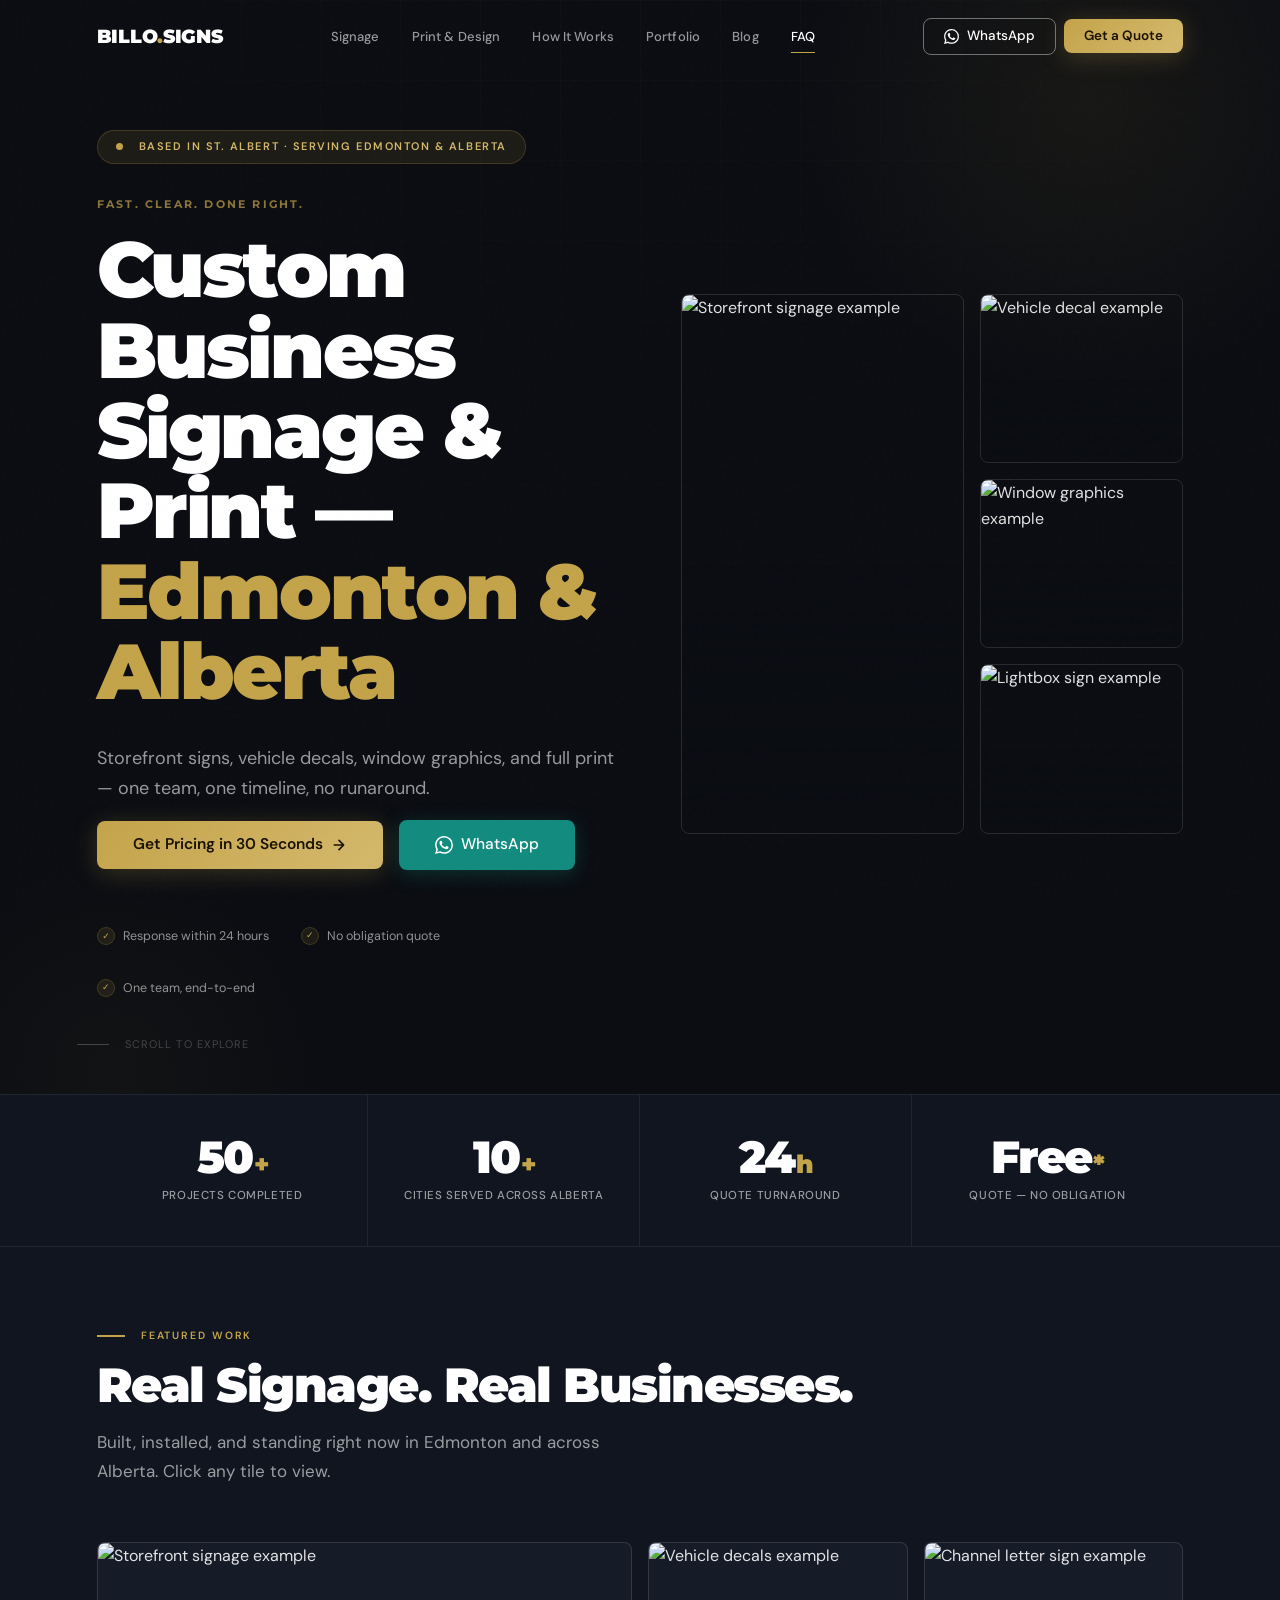
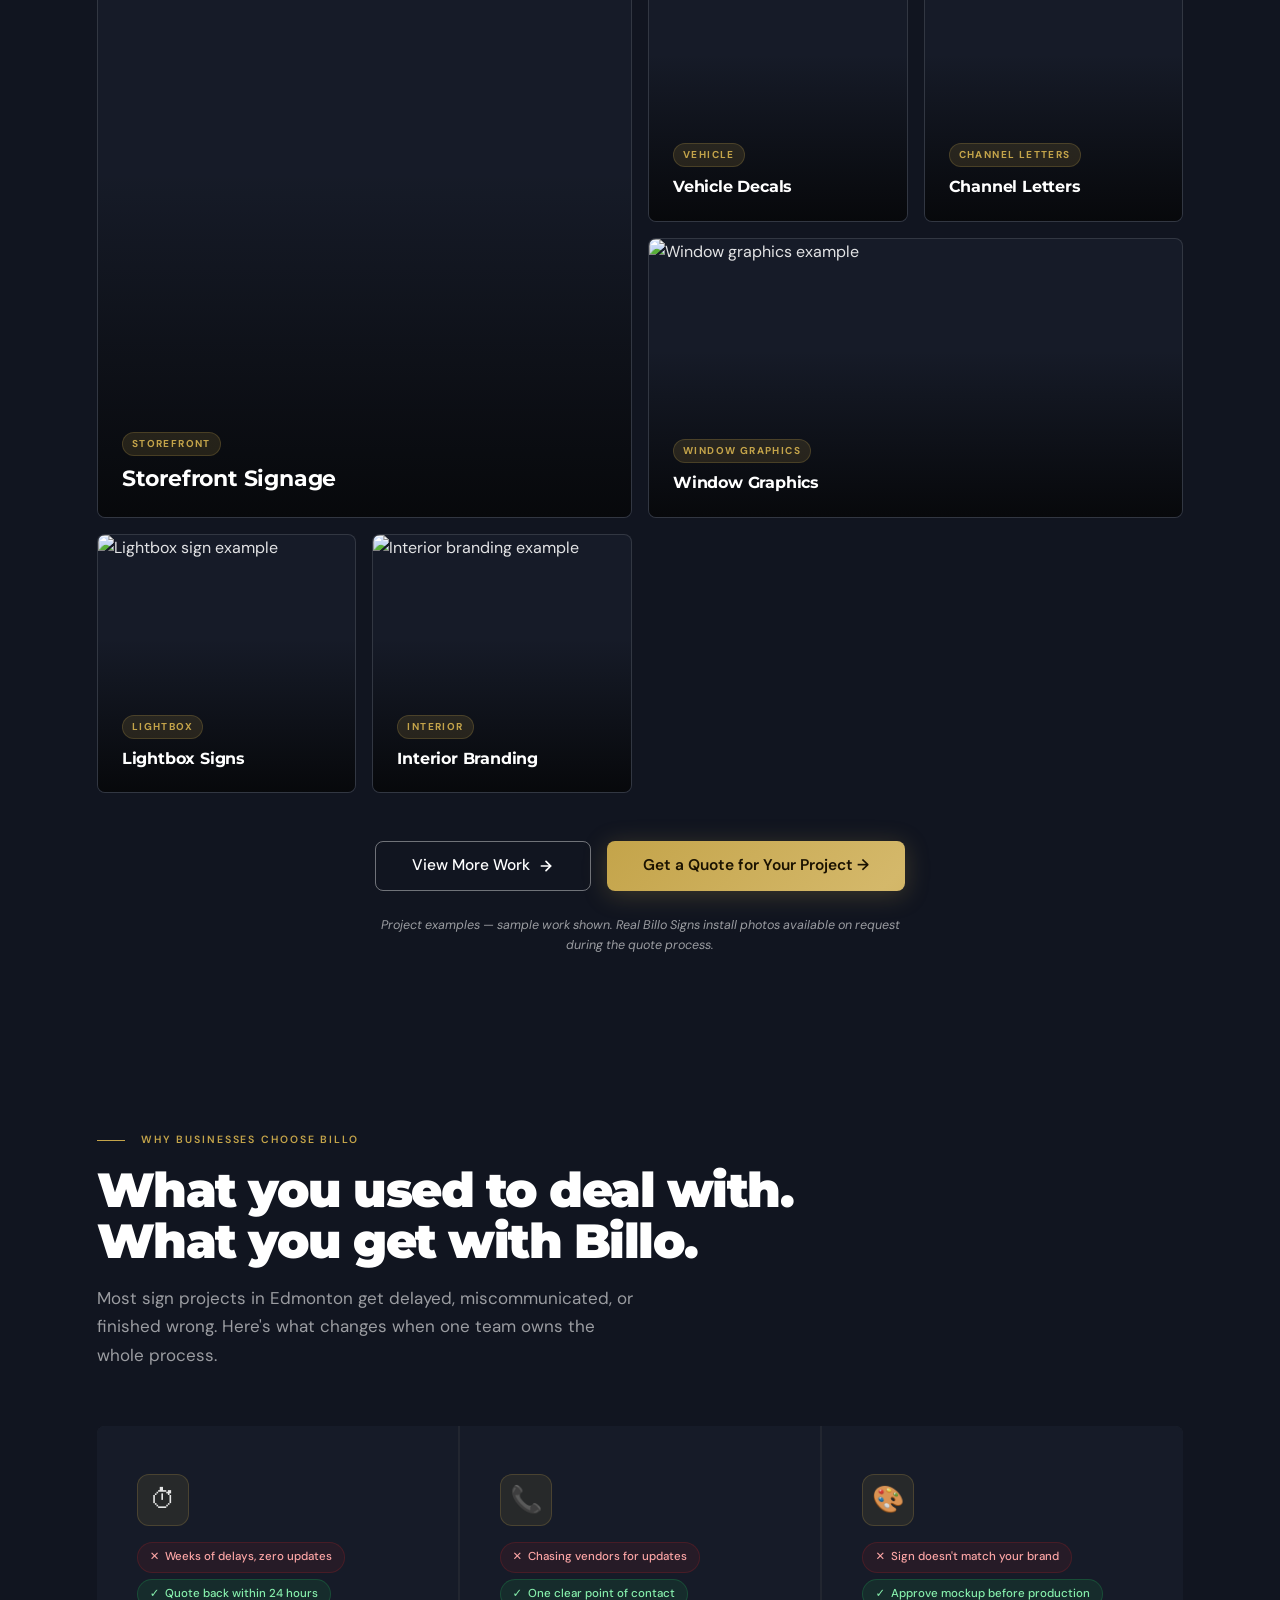
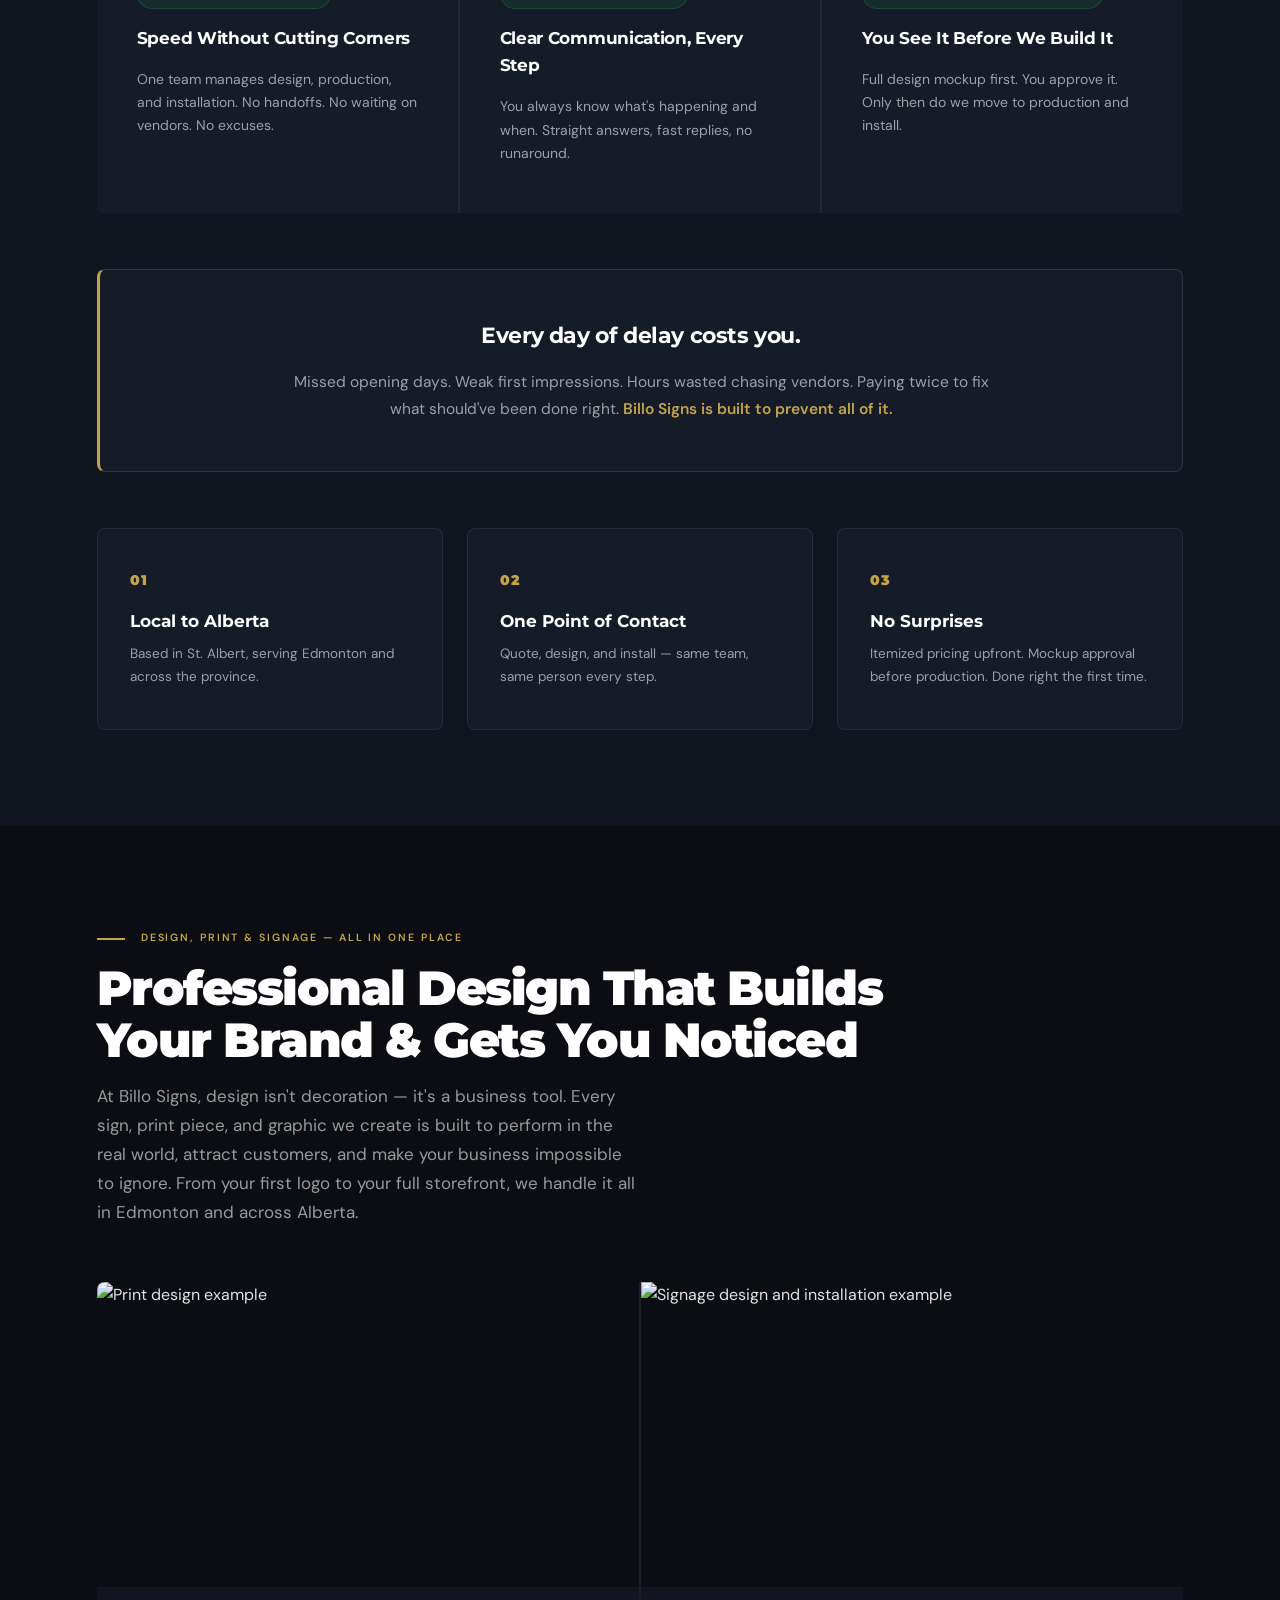
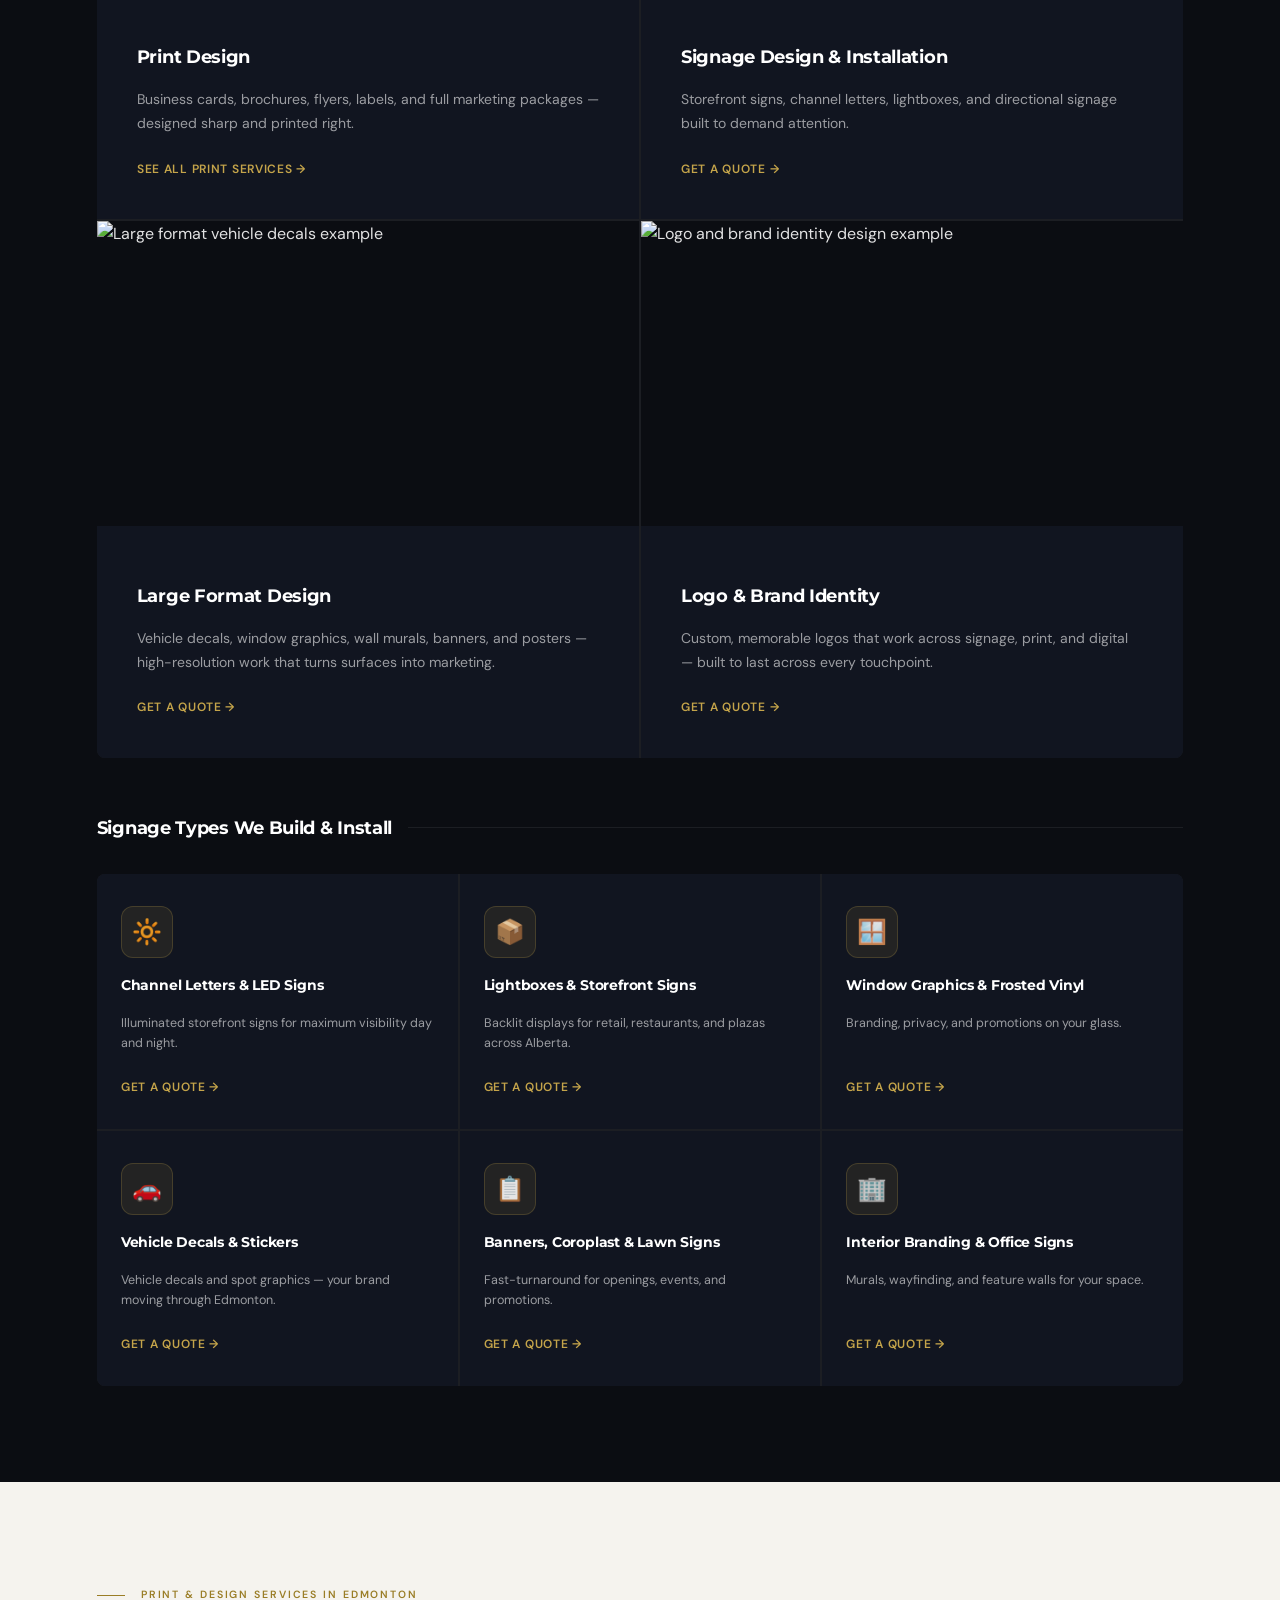
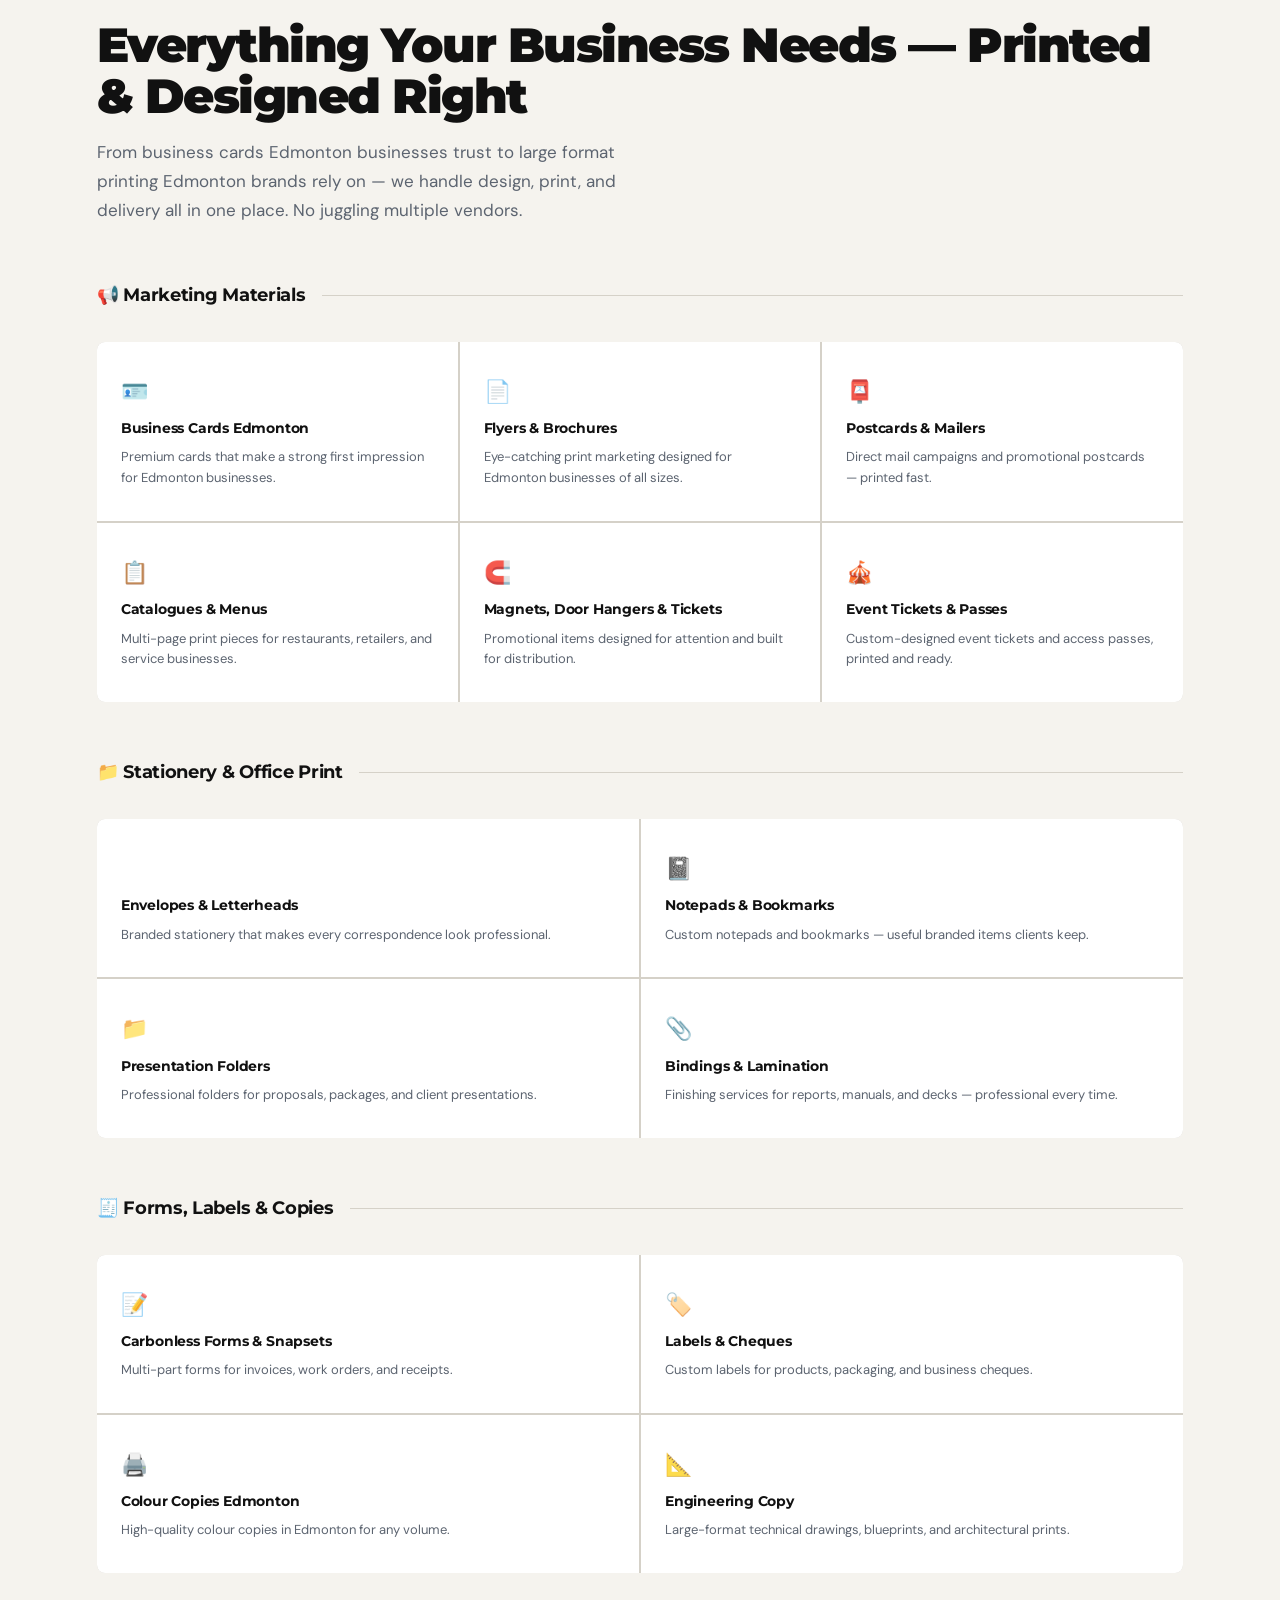
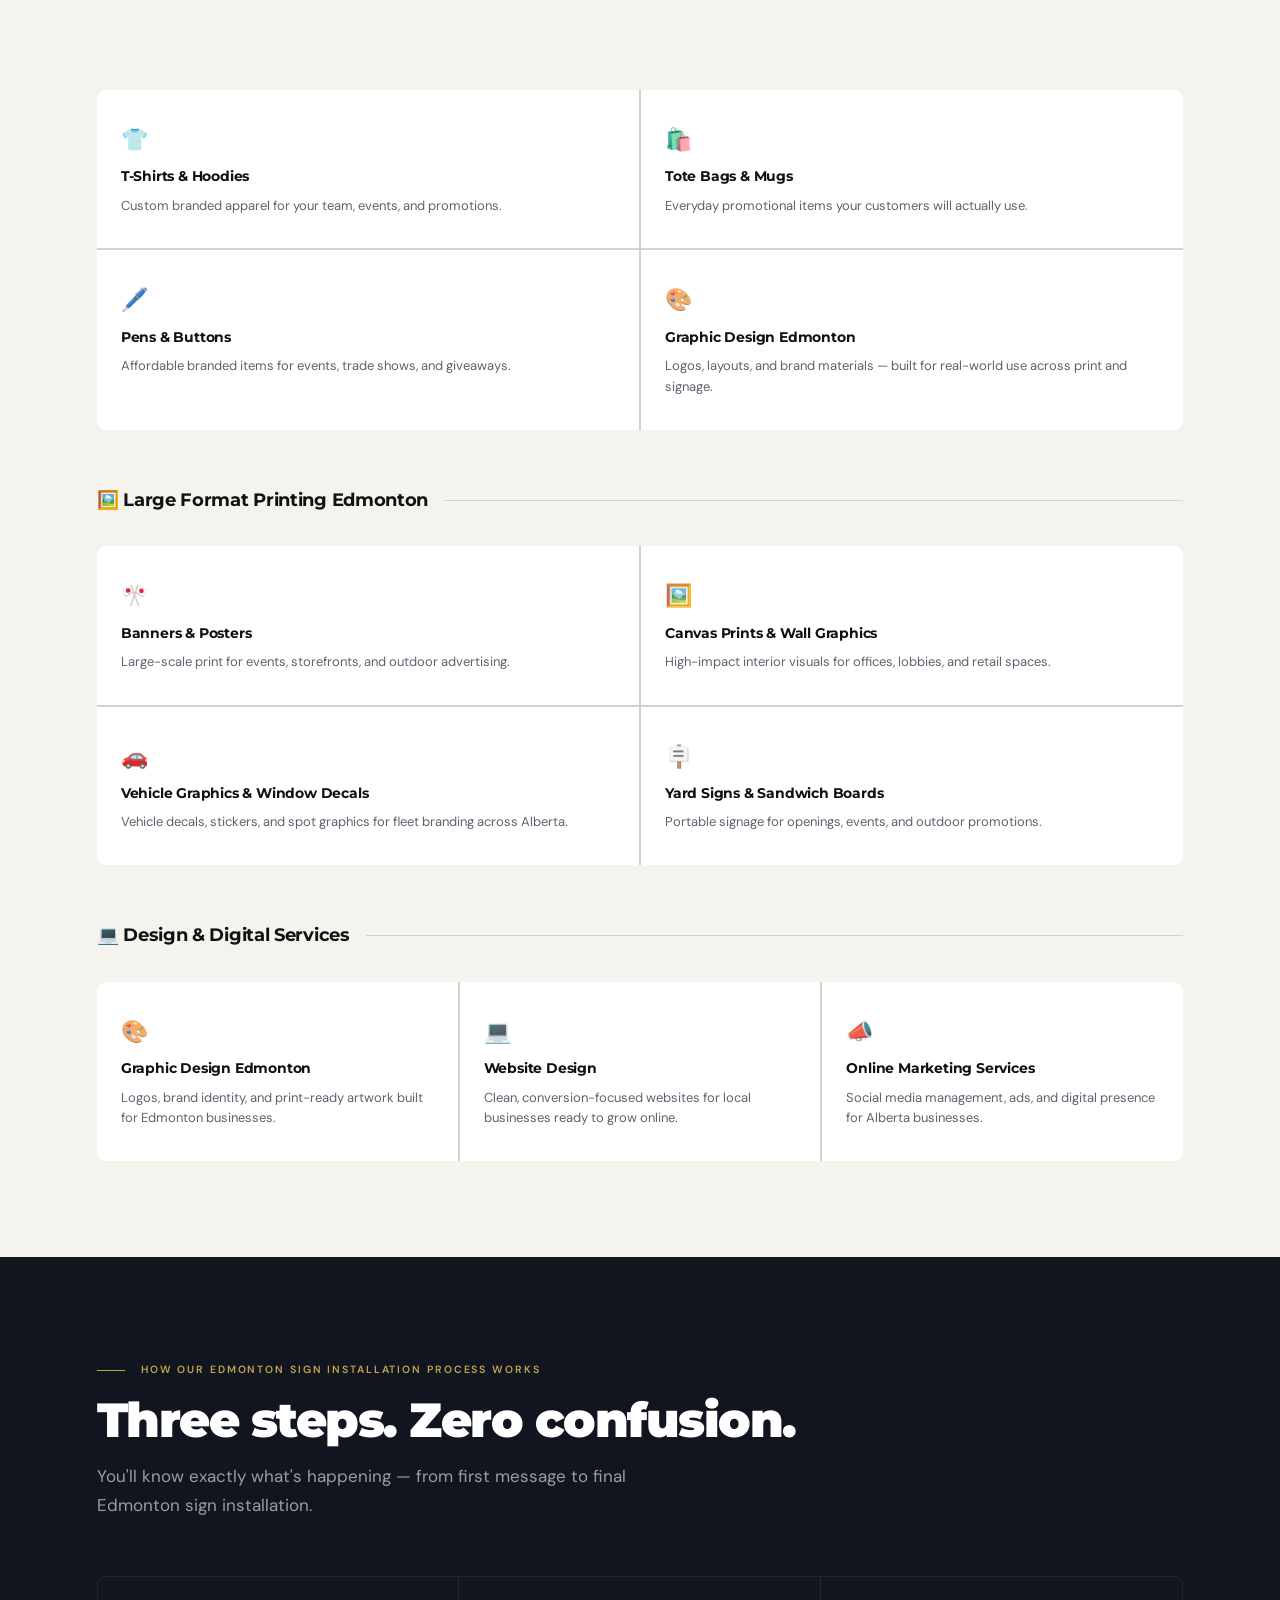
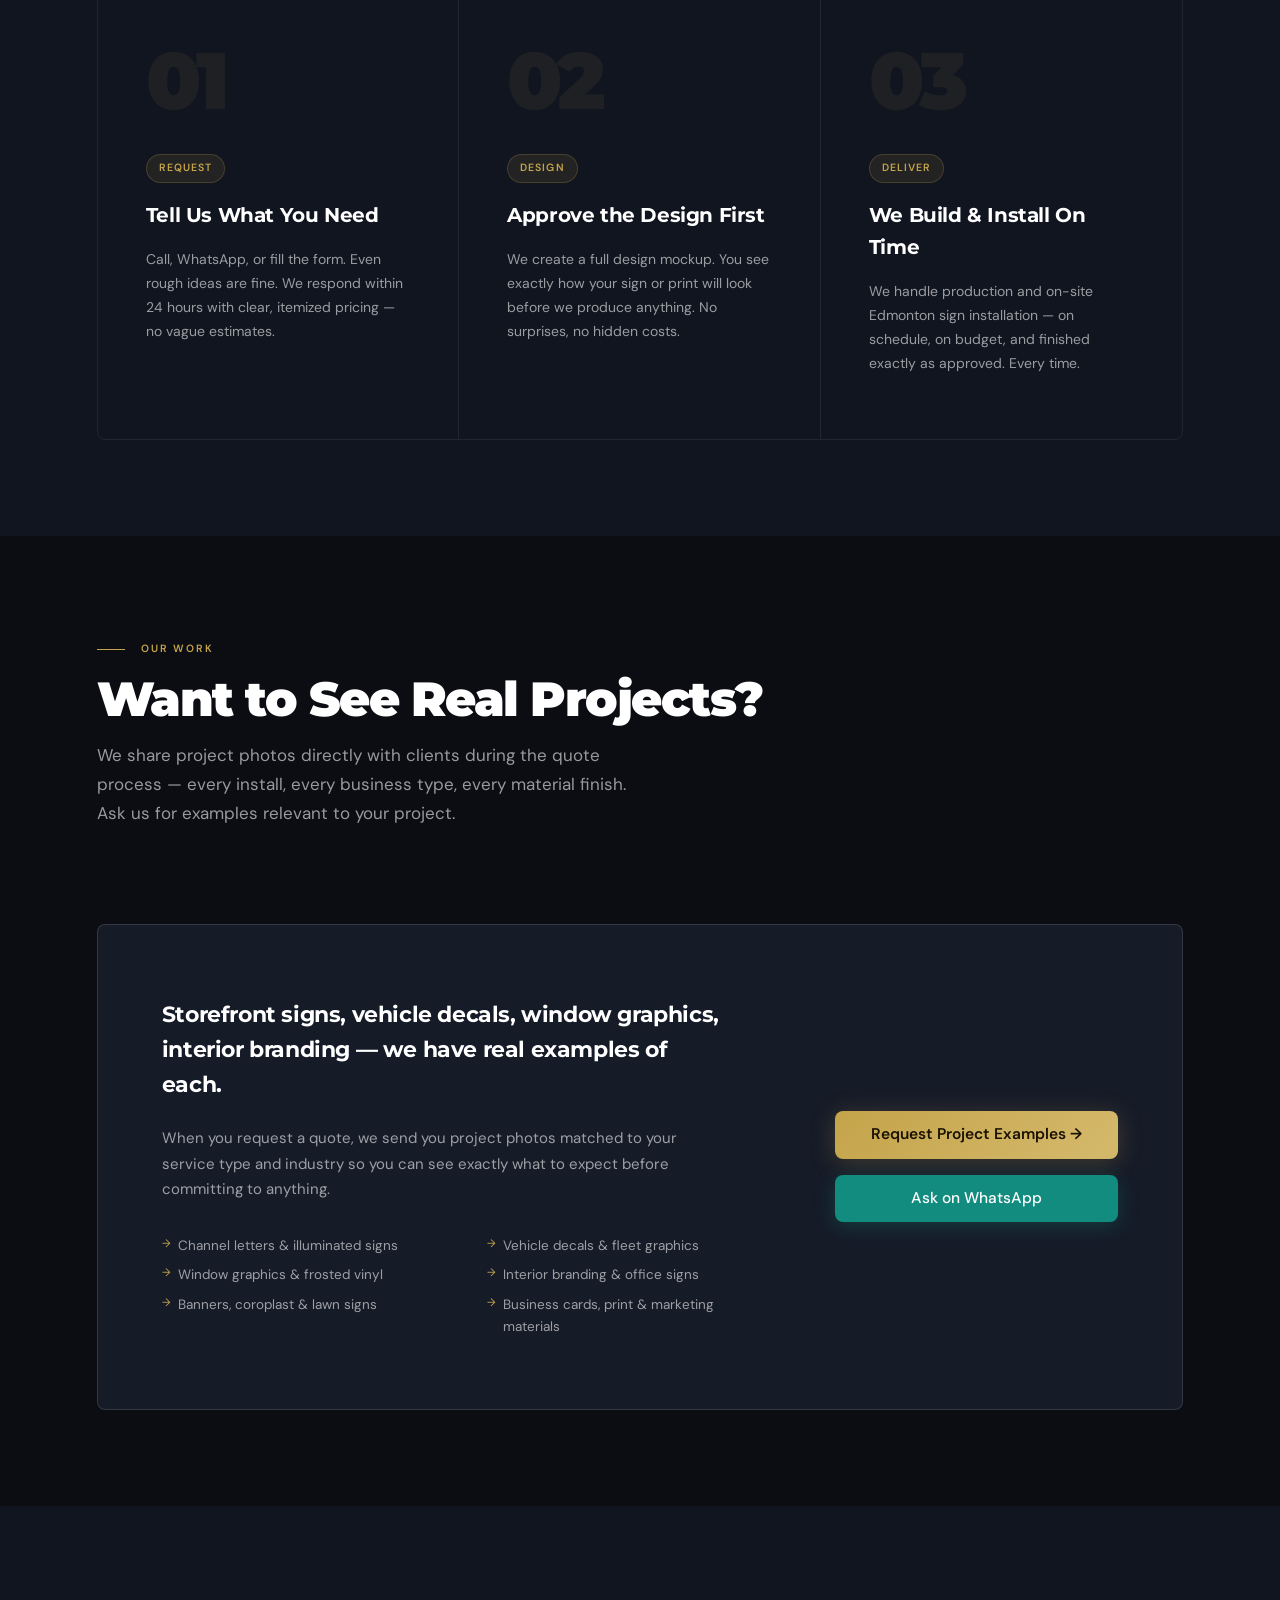
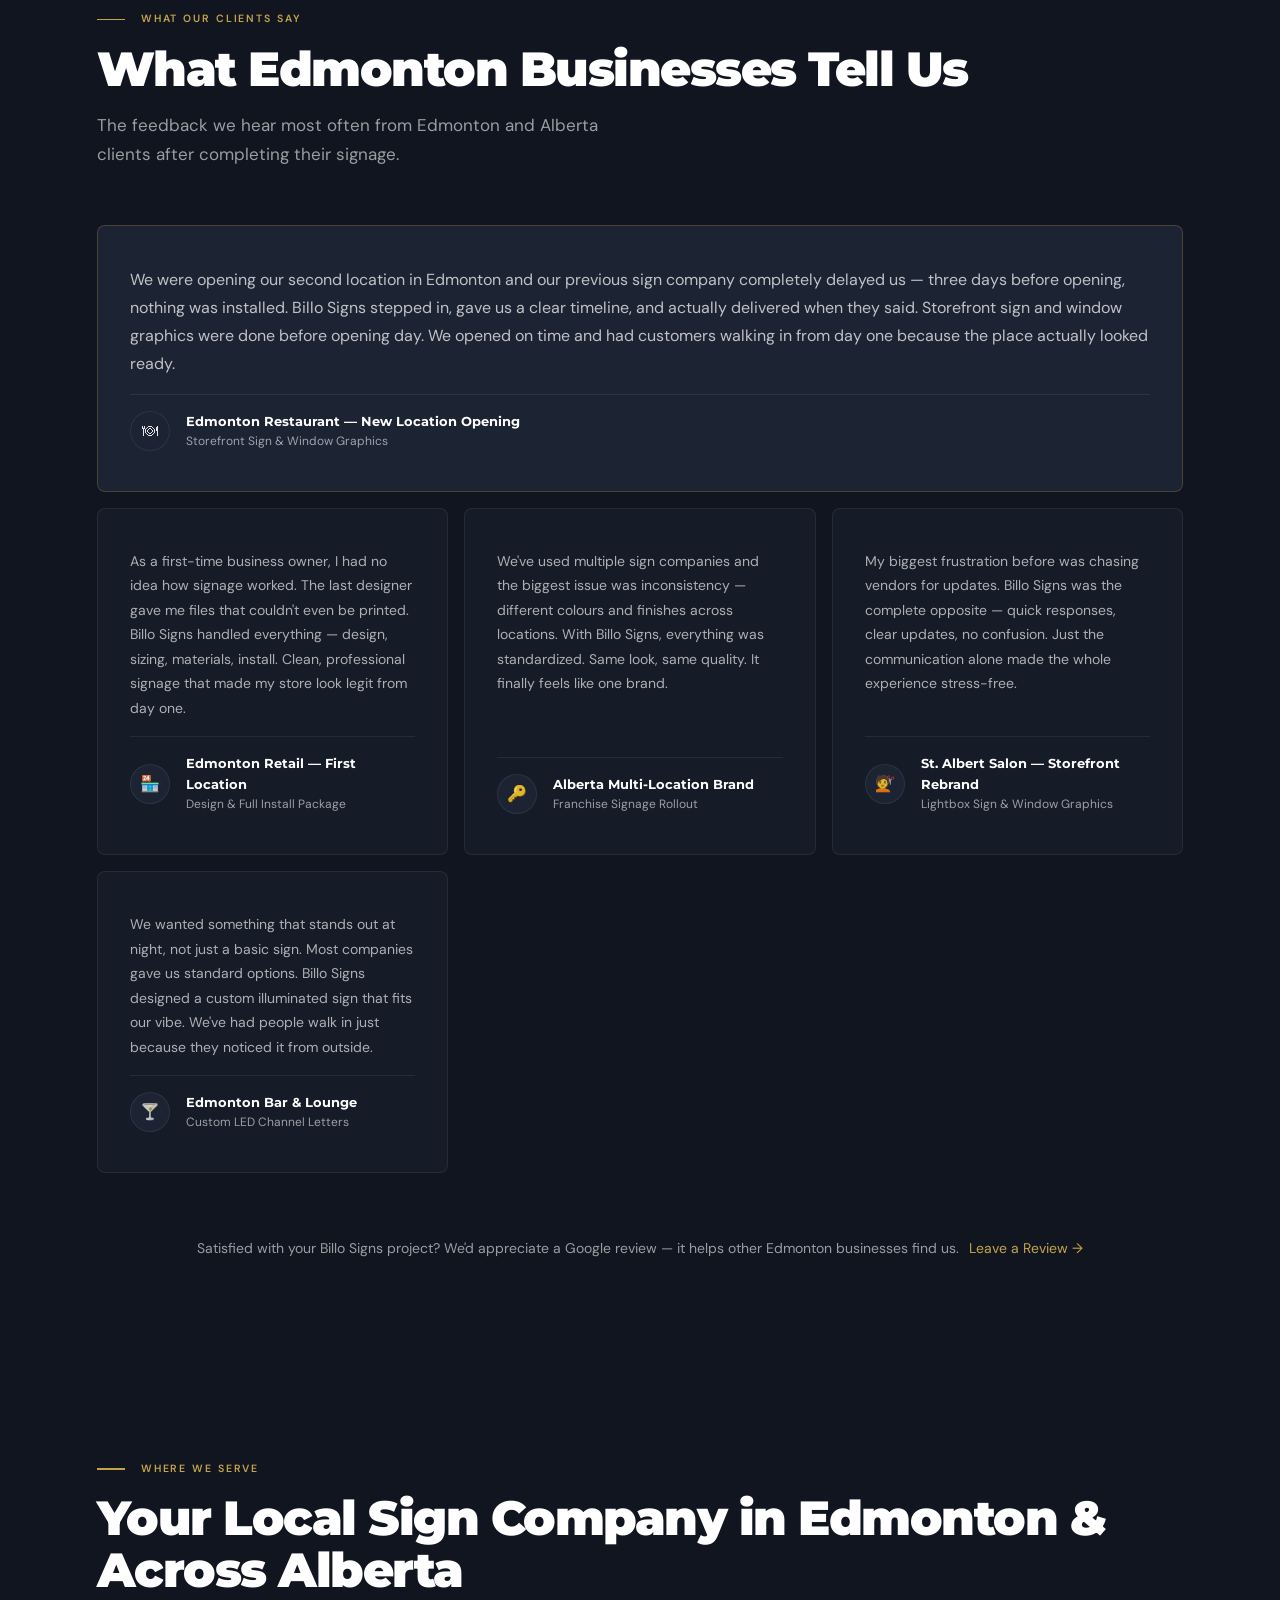
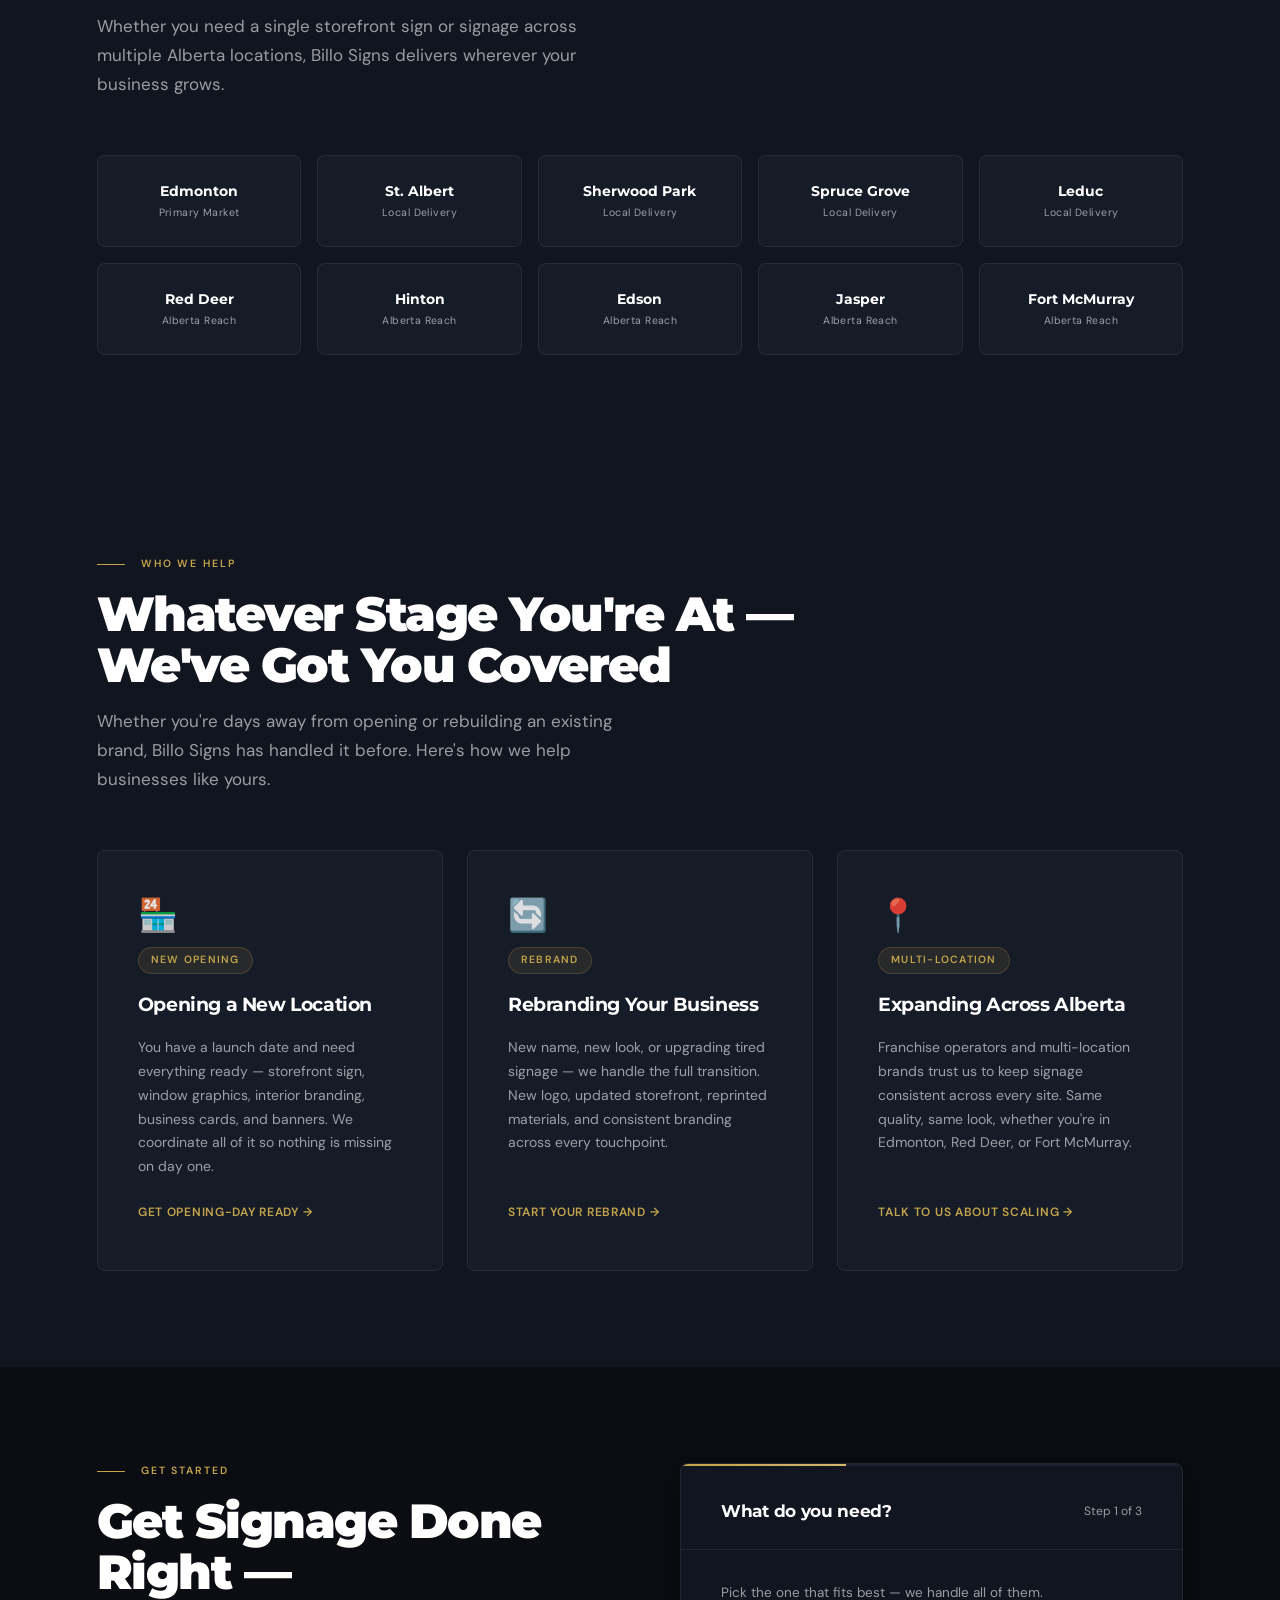
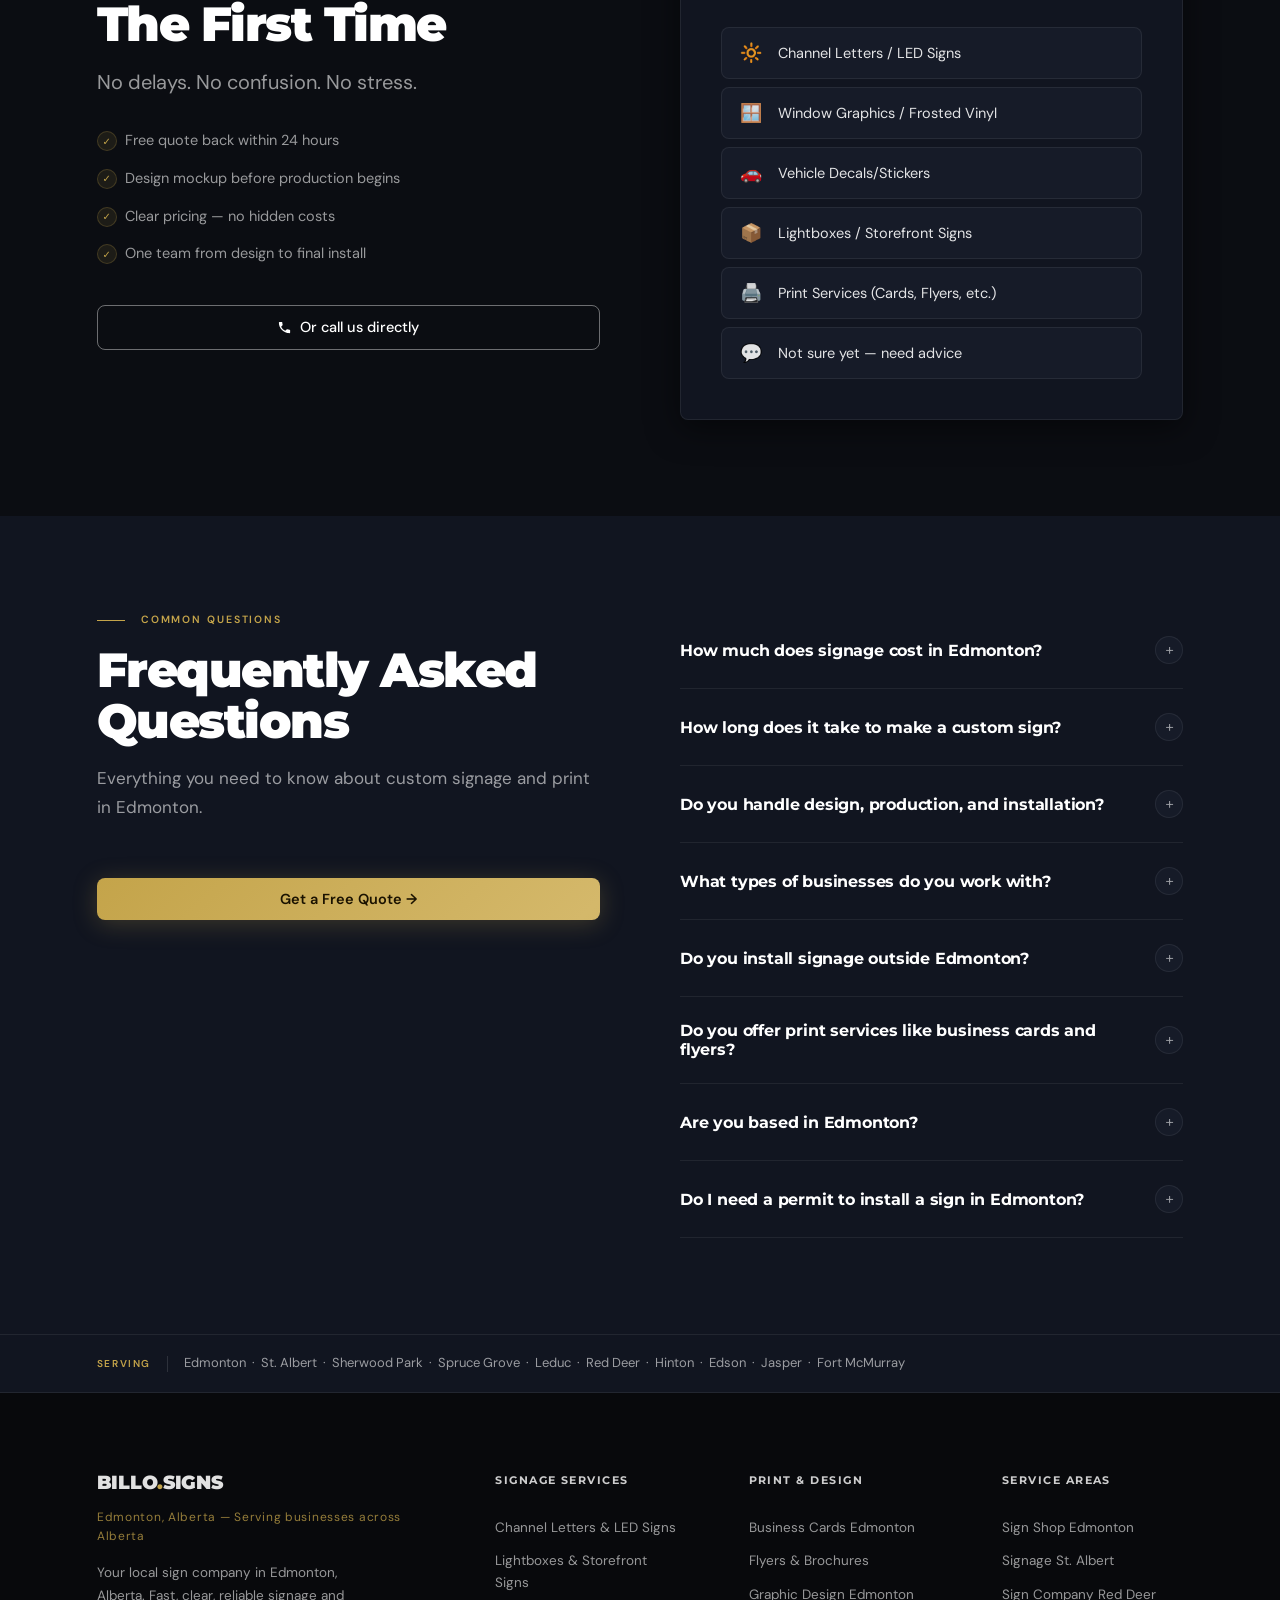
==== commit 86c5e561: "index.html" ====
--- a/index.html
+++ b/index.html
@@ -1,4 +1,5 @@
 <!DOCTYPE html>
+<!-- Billo Signs WIP Build — index-ver1.html -->
 <html lang="en">
 <head>
 
--- a/css/styles.css
+++ b/css/styles.css
@@ -880,6 +880,44 @@
   overflow: hidden;
 }
 
+/* 3-column variant for consolidated Why Businesses Choose Billo section */
+.switch-grid--3 {
+  grid-template-columns: repeat(3, 1fr);
+}
+
+/* Compact pain-cost callout — replaces full Problem + Agitation sections */
+.why-pain-callout {
+  margin-top: var(--sp-7);
+  padding: var(--sp-6) var(--sp-7);
+  background: var(--clr-bg3);
+  border: 1px solid var(--clr-border2);
+  border-left: 3px solid var(--clr-gold);
+  border-radius: var(--r-md);
+  text-align: center;
+}
+
+.why-pain-title {
+  font-family: var(--font-head);
+  font-weight: 700;
+  font-size: 22px;
+  letter-spacing: -.4px;
+  color: var(--clr-white);
+  margin-bottom: var(--sp-2);
+}
+
+.why-pain-body {
+  font-size: 15.5px;
+  color: var(--clr-muted);
+  line-height: 1.75;
+  max-width: 720px;
+  margin: 0 auto;
+}
+
+.why-pain-body strong {
+  color: var(--clr-gold);
+  font-weight: 600;
+}
+
 .switch-card {
   background: var(--clr-bg3);
   padding: var(--sp-6) var(--sp-5);
@@ -2439,6 +2477,729 @@
 
 .sticky-btn--quote:hover { background: var(--clr-gold-lt); }
 
+/* ── PORTFOLIO CTA BLOCK (replaces broken placeholder images) ── */
+.portfolio-cta-block {
+  background: var(--clr-bg3);
+  border: 1px solid var(--clr-border2);
+  border-radius: var(--r-md);
+  overflow: hidden;
+}
+
+.portfolio-cta-inner {
+  display: grid;
+  grid-template-columns: 1fr auto;
+  gap: var(--sp-8);
+  align-items: center;
+  padding: var(--sp-9) var(--sp-8);
+}
+
+.portfolio-cta-copy h3 {
+  font-family: var(--font-head);
+  font-weight: 700;
+  font-size: 22px;
+  letter-spacing: -.4px;
+  color: var(--clr-white);
+  margin-bottom: var(--sp-3);
+  max-width: 560px;
+}
+
+.portfolio-cta-copy p {
+  font-size: 15px;
+  color: var(--clr-muted);
+  line-height: 1.7;
+  max-width: 540px;
+  margin-bottom: var(--sp-4);
+}
+
+.portfolio-cta-list {
+  list-style: none;
+  display: grid;
+  grid-template-columns: repeat(2, 1fr);
+  gap: var(--sp-1) var(--sp-5);
+  margin: 0;
+  padding: 0;
+}
+
+.portfolio-cta-list li {
+  font-size: 13.5px;
+  color: var(--clr-muted);
+  padding-left: var(--sp-2);
+  position: relative;
+}
+
+.portfolio-cta-list li::before {
+  content: '→';
+  color: var(--clr-gold);
+  position: absolute;
+  left: 0;
+  font-size: 11px;
+}
+
+.portfolio-cta-actions {
+  display: flex;
+  flex-direction: column;
+  gap: var(--sp-2);
+  flex-shrink: 0;
+}
+
+@media (max-width: 768px) {
+  .portfolio-cta-inner {
+    grid-template-columns: 1fr;
+    padding: var(--sp-6) var(--sp-4);
+  }
+  .portfolio-cta-list {
+    grid-template-columns: 1fr;
+  }
+  .portfolio-cta-actions {
+    flex-direction: row;
+    flex-wrap: wrap;
+  }
+}
+
+/* ── FOOTER LOCATION ─────────────────────────────────────────── */
+.footer-location {
+  font-size: 12px;
+  color: var(--clr-gold);
+  letter-spacing: .06em;
+  margin-bottom: var(--sp-2);
+  opacity: .75;
+}
+
+/* ───────────────────────────────────────────────────────────────
+   ===== NEW: HERO COLLAGE (Stage A) =====
+─────────────────────────────────────────────────────────────── */
+
+.hero-inner--split {
+  display: grid;
+  grid-template-columns: 1.05fr 1fr;
+  gap: var(--sp-7);
+  align-items: center;
+}
+
+/* Hero collage — 4 image asymmetric grid */
+.hero-collage {
+  display: grid;
+  grid-template-columns: 1.4fr 1fr;
+  grid-template-rows: 1fr 1fr 1fr;
+  gap: var(--sp-2);
+  height: 540px;
+  position: relative;
+}
+
+.hero-collage-tile {
+  margin: 0;
+  border-radius: var(--r-md);
+  overflow: hidden;
+  position: relative;
+  border: 1px solid var(--clr-border2);
+  transition: transform var(--t-slow) var(--ease), border-color var(--t-base);
+}
+
+.hero-collage-tile::after {
+  content: '';
+  position: absolute;
+  inset: 0;
+  background: linear-gradient(180deg, rgba(11,13,18,0) 50%, rgba(11,13,18,.45) 100%);
+  pointer-events: none;
+}
+
+.hero-collage-tile img {
+  width: 100%;
+  height: 100%;
+  object-fit: cover;
+  display: block;
+  transition: transform var(--t-slow) var(--ease);
+}
+
+.hero-collage-tile:hover img { transform: scale(1.04); }
+.hero-collage-tile:hover { border-color: var(--clr-gold-border); }
+
+/* Asymmetric layout: A is large left-spanning, B C D stack right */
+.hero-collage-tile--a { grid-column: 1; grid-row: 1 / 4; animation: heroFloat 6s ease-in-out infinite; }
+.hero-collage-tile--b { grid-column: 2; grid-row: 1; animation: heroFloat 7s ease-in-out infinite .8s; }
+.hero-collage-tile--c { grid-column: 2; grid-row: 2; animation: heroFloat 8s ease-in-out infinite 1.6s; }
+.hero-collage-tile--d { grid-column: 2; grid-row: 3; animation: heroFloat 6.5s ease-in-out infinite 2.4s; }
+
+@keyframes heroFloat {
+  0%, 100% { transform: translateY(0); }
+  50%      { transform: translateY(-6px); }
+}
+
+/* Hero mobile preview — only shows on mobile */
+.hero-mobile-preview { display: none; }
+
+/* ───────────────────────────────────────────────────────────────
+   ===== NEW: WHY DIFFERENTIATORS (Stage B) =====
+─────────────────────────────────────────────────────────────── */
+
+.why-diff-grid {
+  display: grid;
+  grid-template-columns: repeat(3, 1fr);
+  gap: var(--sp-3);
+  margin-top: var(--sp-7);
+}
+
+.why-diff-item {
+  background: var(--clr-bg3);
+  border: 1px solid var(--clr-border);
+  border-radius: var(--r-md);
+  padding: var(--sp-5) var(--sp-4);
+  position: relative;
+  transition: border-color var(--t-base), transform var(--t-base);
+}
+
+.why-diff-item:hover {
+  border-color: var(--clr-gold-border);
+  transform: translateY(-3px);
+}
+
+.why-diff-num {
+  font-family: var(--font-head);
+  font-weight: 900;
+  font-size: 14px;
+  color: var(--clr-gold);
+  letter-spacing: .08em;
+  margin-bottom: var(--sp-2);
+  display: block;
+}
+
+.why-diff-item h4 {
+  font-family: var(--font-head);
+  font-weight: 700;
+  font-size: 17px;
+  color: var(--clr-white);
+  margin-bottom: var(--sp-1);
+}
+
+.why-diff-item p {
+  font-size: 13.5px;
+  color: var(--clr-muted);
+  line-height: 1.7;
+}
+
+/* ───────────────────────────────────────────────────────────────
+   ===== NEW: BENTO GALLERY (Stage C) =====
+─────────────────────────────────────────────────────────────── */
+
+.gallery-section {
+  padding-top: var(--sp-9);
+  padding-bottom: var(--sp-9);
+}
+
+.bento-grid {
+  display: grid;
+  grid-template-columns: repeat(4, 1fr);
+  grid-template-rows: 280px 280px;
+  gap: var(--sp-2);
+  margin-bottom: var(--sp-6);
+}
+
+.bento-tile {
+  position: relative;
+  border: 1px solid var(--clr-border2);
+  border-radius: var(--r-md);
+  overflow: hidden;
+  cursor: pointer;
+  background: var(--clr-bg3);
+  padding: 0;
+  text-align: left;
+  font: inherit;
+  color: inherit;
+  transition: border-color var(--t-base), transform var(--t-base), box-shadow var(--t-base);
+}
+
+.bento-tile:hover {
+  border-color: var(--clr-gold-border);
+  transform: translateY(-3px);
+  box-shadow: 0 12px 40px rgba(0,0,0,.4);
+}
+
+.bento-tile:focus-visible {
+  outline: 2px solid var(--clr-gold);
+  outline-offset: 3px;
+}
+
+.bento-tile img {
+  width: 100%;
+  height: 100%;
+  object-fit: cover;
+  display: block;
+  transition: transform var(--t-slow) var(--ease);
+}
+
+.bento-tile:hover img { transform: scale(1.06); }
+
+/* Grid placement */
+.bento-tile--featured { grid-column: 1 / 3; grid-row: 1 / 3; }
+.bento-tile--medium   { grid-column: span 1; grid-row: span 1; }
+.bento-tile--wide     { grid-column: 3 / 5; grid-row: span 1; }
+.bento-tile--small    { grid-column: span 1; grid-row: span 1; }
+
+/* Bento overlay — caption + tag */
+.bento-overlay {
+  position: absolute;
+  inset: 0;
+  background: linear-gradient(180deg, rgba(11,13,18,0) 40%, rgba(6,7,9,.92) 100%);
+  display: flex;
+  flex-direction: column;
+  justify-content: flex-end;
+  padding: var(--sp-3) var(--sp-3);
+  gap: var(--sp-1);
+  pointer-events: none;
+}
+
+.bento-tag {
+  display: inline-block;
+  align-self: flex-start;
+  font-size: 10px;
+  font-weight: 700;
+  letter-spacing: .14em;
+  text-transform: uppercase;
+  color: var(--clr-gold);
+  background: rgba(196,164,74,.15);
+  border: 1px solid var(--clr-gold-border);
+  padding: 3px 9px;
+  border-radius: var(--r-pill);
+  margin-bottom: 2px;
+}
+
+.bento-caption {
+  font-family: var(--font-head);
+  font-weight: 700;
+  font-size: 16px;
+  color: var(--clr-white);
+  letter-spacing: -.2px;
+  line-height: 1.2;
+}
+
+.bento-tile--featured .bento-caption { font-size: 22px; }
+
+/* Gallery CTA row */
+.gallery-cta-row {
+  display: flex;
+  gap: var(--sp-2);
+  justify-content: center;
+  flex-wrap: wrap;
+  margin-top: var(--sp-5);
+  margin-bottom: var(--sp-3);
+}
+
+.gallery-disclosure {
+  text-align: center;
+  font-size: 12.5px;
+  color: var(--clr-muted);
+  font-style: italic;
+  max-width: 540px;
+  margin: 0 auto;
+}
+
+/* ───────────────────────────────────────────────────────────────
+   ===== NEW: GALLERY MODAL (Stage D) =====
+─────────────────────────────────────────────────────────────── */
+
+.gallery-modal {
+  position: fixed;
+  inset: 0;
+  z-index: 900;
+  background: rgba(6,7,9,.94);
+  backdrop-filter: blur(10px);
+  -webkit-backdrop-filter: blur(10px);
+  display: flex;
+  align-items: center;
+  justify-content: center;
+  padding: var(--sp-4);
+  animation: gmFadeIn var(--t-base) var(--ease) both;
+}
+
+.gallery-modal[hidden] {
+  display: none !important;
+  pointer-events: none !important;
+}
+
+.gallery-modal.is-closing { animation: gmFadeOut var(--t-base) var(--ease) both; }
+
+@keyframes gmFadeIn  { from { opacity: 0; } to { opacity: 1; } }
+@keyframes gmFadeOut { from { opacity: 1; } to { opacity: 0; } }
+
+.gm-close {
+  position: absolute;
+  top: var(--sp-3);
+  right: var(--sp-3);
+  width: 44px;
+  height: 44px;
+  border-radius: 50%;
+  background: rgba(11,13,18,.85);
+  backdrop-filter: blur(8px);
+  border: 1px solid var(--clr-border2);
+  color: var(--clr-white);
+  display: flex;
+  align-items: center;
+  justify-content: center;
+  cursor: pointer;
+  z-index: 10;
+  transition: background var(--t-base), border-color var(--t-base);
+}
+
+.gm-close:hover {
+  background: var(--clr-red-bg);
+  border-color: var(--clr-red-border);
+  color: var(--clr-red-text);
+}
+
+.gm-nav {
+  position: absolute;
+  top: 50%;
+  transform: translateY(-50%);
+  width: 50px;
+  height: 50px;
+  border-radius: 50%;
+  background: rgba(11,13,18,.75);
+  backdrop-filter: blur(8px);
+  border: 1px solid var(--clr-border2);
+  color: var(--clr-white);
+  display: flex;
+  align-items: center;
+  justify-content: center;
+  cursor: pointer;
+  z-index: 10;
+  transition: background var(--t-base), border-color var(--t-base);
+}
+
+.gm-nav:hover { background: var(--clr-gold); color: #1A1200; border-color: var(--clr-gold); }
+.gm-nav--prev { left: var(--sp-4); }
+.gm-nav--next { right: var(--sp-4); }
+
+.gm-content {
+  display: grid;
+  grid-template-columns: 1.4fr 1fr;
+  gap: var(--sp-5);
+  max-width: 1200px;
+  width: 100%;
+  max-height: 88vh;
+  background: var(--clr-bg2);
+  border: 1px solid var(--clr-border2);
+  border-radius: var(--r-xl);
+  overflow: hidden;
+  animation: gmSlideUp var(--t-slow) var(--ease) both;
+}
+
+@keyframes gmSlideUp {
+  from { opacity: 0; transform: translateY(24px) scale(.97); }
+  to   { opacity: 1; transform: none; }
+}
+
+.gm-img-wrap {
+  background: var(--clr-bg);
+  display: flex;
+  align-items: center;
+  justify-content: center;
+  min-height: 400px;
+  max-height: 88vh;
+}
+
+.gm-img-wrap img {
+  width: 100%;
+  height: 100%;
+  object-fit: contain;
+  display: block;
+}
+
+.gm-meta {
+  padding: var(--sp-7) var(--sp-6);
+  display: flex;
+  flex-direction: column;
+  gap: var(--sp-3);
+  overflow-y: auto;
+}
+
+.gm-meta-tags {
+  display: flex;
+  align-items: center;
+  gap: var(--sp-2);
+  flex-wrap: wrap;
+}
+
+.gm-tag {
+  font-size: 10.5px;
+  font-weight: 700;
+  letter-spacing: .14em;
+  text-transform: uppercase;
+  color: var(--clr-gold);
+  background: var(--clr-gold-dim);
+  border: 1px solid var(--clr-gold-border);
+  padding: 4px 11px;
+  border-radius: var(--r-pill);
+}
+
+.gm-loc {
+  font-size: 12px;
+  color: var(--clr-muted);
+  letter-spacing: .04em;
+}
+
+.gm-title {
+  font-family: var(--font-head);
+  font-weight: 900;
+  font-size: clamp(20px, 2.5vw, 30px);
+  letter-spacing: -.8px;
+  color: var(--clr-white);
+  line-height: 1.15;
+}
+
+.gm-desc {
+  font-size: 14.5px;
+  color: rgba(255,255,255,.72);
+  line-height: 1.75;
+  flex: 1;
+}
+
+.gm-cta { align-self: flex-start; margin-top: var(--sp-2); }
+
+.gm-counter {
+  position: absolute;
+  bottom: var(--sp-4);
+  left: 50%;
+  transform: translateX(-50%);
+  font-size: 12px;
+  font-weight: 600;
+  letter-spacing: .12em;
+  text-transform: uppercase;
+  color: var(--clr-muted);
+  background: rgba(11,13,18,.85);
+  border: 1px solid var(--clr-border2);
+  padding: 6px 14px;
+  border-radius: var(--r-pill);
+  backdrop-filter: blur(8px);
+}
+
+/* Hide sticky bar when gallery is open */
+body.gallery-open .sticky-bar { display: none !important; }
+body.gallery-open { overflow: hidden; }
+
+/* ───────────────────────────────────────────────────────────────
+   ===== NEW: FULLSCREEN GALLERY OVERLAY (Stage D) =====
+─────────────────────────────────────────────────────────────── */
+
+.gallery-overlay {
+  position: fixed;
+  inset: 0;
+  z-index: 850;
+  background: var(--clr-bg);
+  display: flex;
+  flex-direction: column;
+  animation: gmFadeIn var(--t-base) var(--ease) both;
+}
+
+.gallery-overlay[hidden] {
+  display: none !important;
+  pointer-events: none !important;
+}
+
+.gallery-overlay.is-closing { animation: gmFadeOut var(--t-base) var(--ease) both; }
+
+.go-header {
+  display: flex;
+  justify-content: space-between;
+  align-items: center;
+  padding: var(--sp-4) var(--sp-6);
+  border-bottom: 1px solid var(--clr-border);
+  background: var(--clr-bg2);
+}
+
+.go-heading {
+  font-family: var(--font-head);
+  font-weight: 900;
+  font-size: 22px;
+  letter-spacing: -.5px;
+  color: var(--clr-white);
+}
+
+.go-sub {
+  font-size: 12.5px;
+  color: var(--clr-muted);
+  margin-top: 2px;
+}
+
+.go-close {
+  width: 44px;
+  height: 44px;
+  border-radius: 50%;
+  background: var(--clr-bg3);
+  border: 1px solid var(--clr-border2);
+  color: var(--clr-white);
+  display: flex;
+  align-items: center;
+  justify-content: center;
+  cursor: pointer;
+  transition: background var(--t-base), border-color var(--t-base);
+}
+
+.go-close:hover {
+  background: var(--clr-red-bg);
+  border-color: var(--clr-red-border);
+  color: var(--clr-red-text);
+}
+
+.go-grid {
+  display: grid;
+  grid-template-columns: repeat(3, 1fr);
+  gap: var(--sp-2);
+  padding: var(--sp-5) var(--sp-6);
+  overflow-y: auto;
+  flex: 1;
+}
+
+.go-item {
+  position: relative;
+  aspect-ratio: 4 / 3;
+  border-radius: var(--r-md);
+  overflow: hidden;
+  border: 1px solid var(--clr-border2);
+  cursor: pointer;
+  background: var(--clr-bg3);
+  padding: 0;
+  transition: border-color var(--t-base), transform var(--t-base);
+}
+
+.go-item:hover {
+  border-color: var(--clr-gold-border);
+  transform: translateY(-3px);
+}
+
+.go-item img {
+  width: 100%;
+  height: 100%;
+  object-fit: cover;
+  display: block;
+  transition: transform var(--t-slow) var(--ease);
+}
+
+.go-item:hover img { transform: scale(1.05); }
+
+.go-item-label {
+  position: absolute;
+  bottom: 0; left: 0; right: 0;
+  background: linear-gradient(180deg, transparent, rgba(6,7,9,.9));
+  padding: var(--sp-3) var(--sp-3) var(--sp-2);
+  font-family: var(--font-head);
+  font-weight: 700;
+  font-size: 14px;
+  color: var(--clr-white);
+  text-align: left;
+}
+
+/* ───────────────────────────────────────────────────────────────
+   ===== NEW: SERVICE CARDS WITH IMAGES (Stage E) =====
+─────────────────────────────────────────────────────────────── */
+
+.services-grid--imaged {
+  grid-template-columns: repeat(2, 1fr) !important;
+}
+
+.service-card--imaged {
+  padding: 0;
+  overflow: hidden;
+  display: flex;
+  flex-direction: column;
+}
+
+.service-card-img {
+  aspect-ratio: 16 / 9;
+  overflow: hidden;
+  background: var(--clr-bg);
+}
+
+.service-card-img img {
+  width: 100%;
+  height: 100%;
+  object-fit: cover;
+  display: block;
+  transition: transform var(--t-slow) var(--ease);
+}
+
+.service-card--imaged:hover .service-card-img img { transform: scale(1.05); }
+
+.service-card-body {
+  padding: var(--sp-5) var(--sp-5);
+  flex: 1;
+  display: flex;
+  flex-direction: column;
+  gap: var(--sp-2);
+}
+
+.service-card-body h3 {
+  font-family: var(--font-head);
+  font-weight: 700;
+  font-size: 18px;
+  letter-spacing: -.3px;
+  color: var(--clr-white);
+}
+
+.service-card-body p {
+  font-size: 14px;
+  color: var(--clr-muted);
+  line-height: 1.7;
+  flex: 1;
+}
+
+.service-card-body .service-link {
+  margin-top: var(--sp-1);
+}
+
+/* ───────────────────────────────────────────────────────────────
+   ===== NEW: RESPONSIVE OVERRIDES (gallery + hero) =====
+─────────────────────────────────────────────────────────────── */
+
+@media (max-width: 1024px) {
+  .hero-inner--split { grid-template-columns: 1fr; gap: var(--sp-5); }
+  .hero-collage { display: none; }
+  .hero-mobile-preview {
+    display: grid;
+    grid-template-columns: 1fr 1fr;
+    gap: var(--sp-2);
+    margin: var(--sp-4) 0 var(--sp-3);
+    max-width: 380px;
+  }
+  .hero-mp-tile {
+    aspect-ratio: 4 / 3;
+    border-radius: var(--r-md);
+    overflow: hidden;
+    border: 1px solid var(--clr-border2);
+  }
+  .hero-mp-tile img { width: 100%; height: 100%; object-fit: cover; display: block; }
+  .why-diff-grid { grid-template-columns: 1fr; }
+  .bento-grid {
+    grid-template-columns: repeat(2, 1fr);
+    grid-template-rows: 220px 220px 220px 220px;
+  }
+  .bento-tile--featured { grid-column: 1 / 3; grid-row: 1 / 3; }
+  .bento-tile--wide { grid-column: 1 / 3; }
+  .gm-content { grid-template-columns: 1fr; max-height: 92vh; overflow-y: auto; }
+  .gm-img-wrap { min-height: 280px; max-height: 50vh; }
+  .gm-nav { width: 40px; height: 40px; }
+  .gm-nav--prev { left: var(--sp-2); }
+  .gm-nav--next { right: var(--sp-2); }
+  .go-grid { grid-template-columns: repeat(2, 1fr); padding: var(--sp-3) var(--sp-3); }
+  .services-grid--imaged { grid-template-columns: repeat(2, 1fr) !important; }
+}
+
+@media (max-width: 600px) {
+  .bento-grid {
+    grid-template-columns: 1fr;
+    grid-template-rows: repeat(6, 200px);
+  }
+  .bento-tile--featured,
+  .bento-tile--wide,
+  .bento-tile--medium,
+  .bento-tile--small {
+    grid-column: 1;
+    grid-row: span 1;
+  }
+  .go-grid { grid-template-columns: 1fr; }
+  .services-grid--imaged { grid-template-columns: 1fr !important; }
+  .gallery-cta-row .btn { width: 100%; }
+}
+
 /* ───────────────────────────────────────────────────────────────
    ===== NEW: BLOG =====
 ─────────────────────────────────────────────────────────────── */
@@ -2677,6 +3438,7 @@
 @media (max-width: 960px) {
 
   .switch-grid { grid-template-columns: 1fr; }
+  .switch-grid--3 { grid-template-columns: 1fr; }
   .problem-grid { grid-template-columns: 1fr; gap: var(--sp-5); }
   .solution-grid { grid-template-columns: 1fr; }
   .services-grid { grid-template-columns: repeat(2, 1fr); }
@@ -2694,6 +3456,7 @@
   .faq-intro { position: static; }
   .agit-grid { gap: var(--sp-1); }
   .agit-card { width: 170px; }
+  .why-pain-callout { padding: var(--sp-5) var(--sp-4); }
 }
 
 /* ───────────────────────────────────────────────────────────────
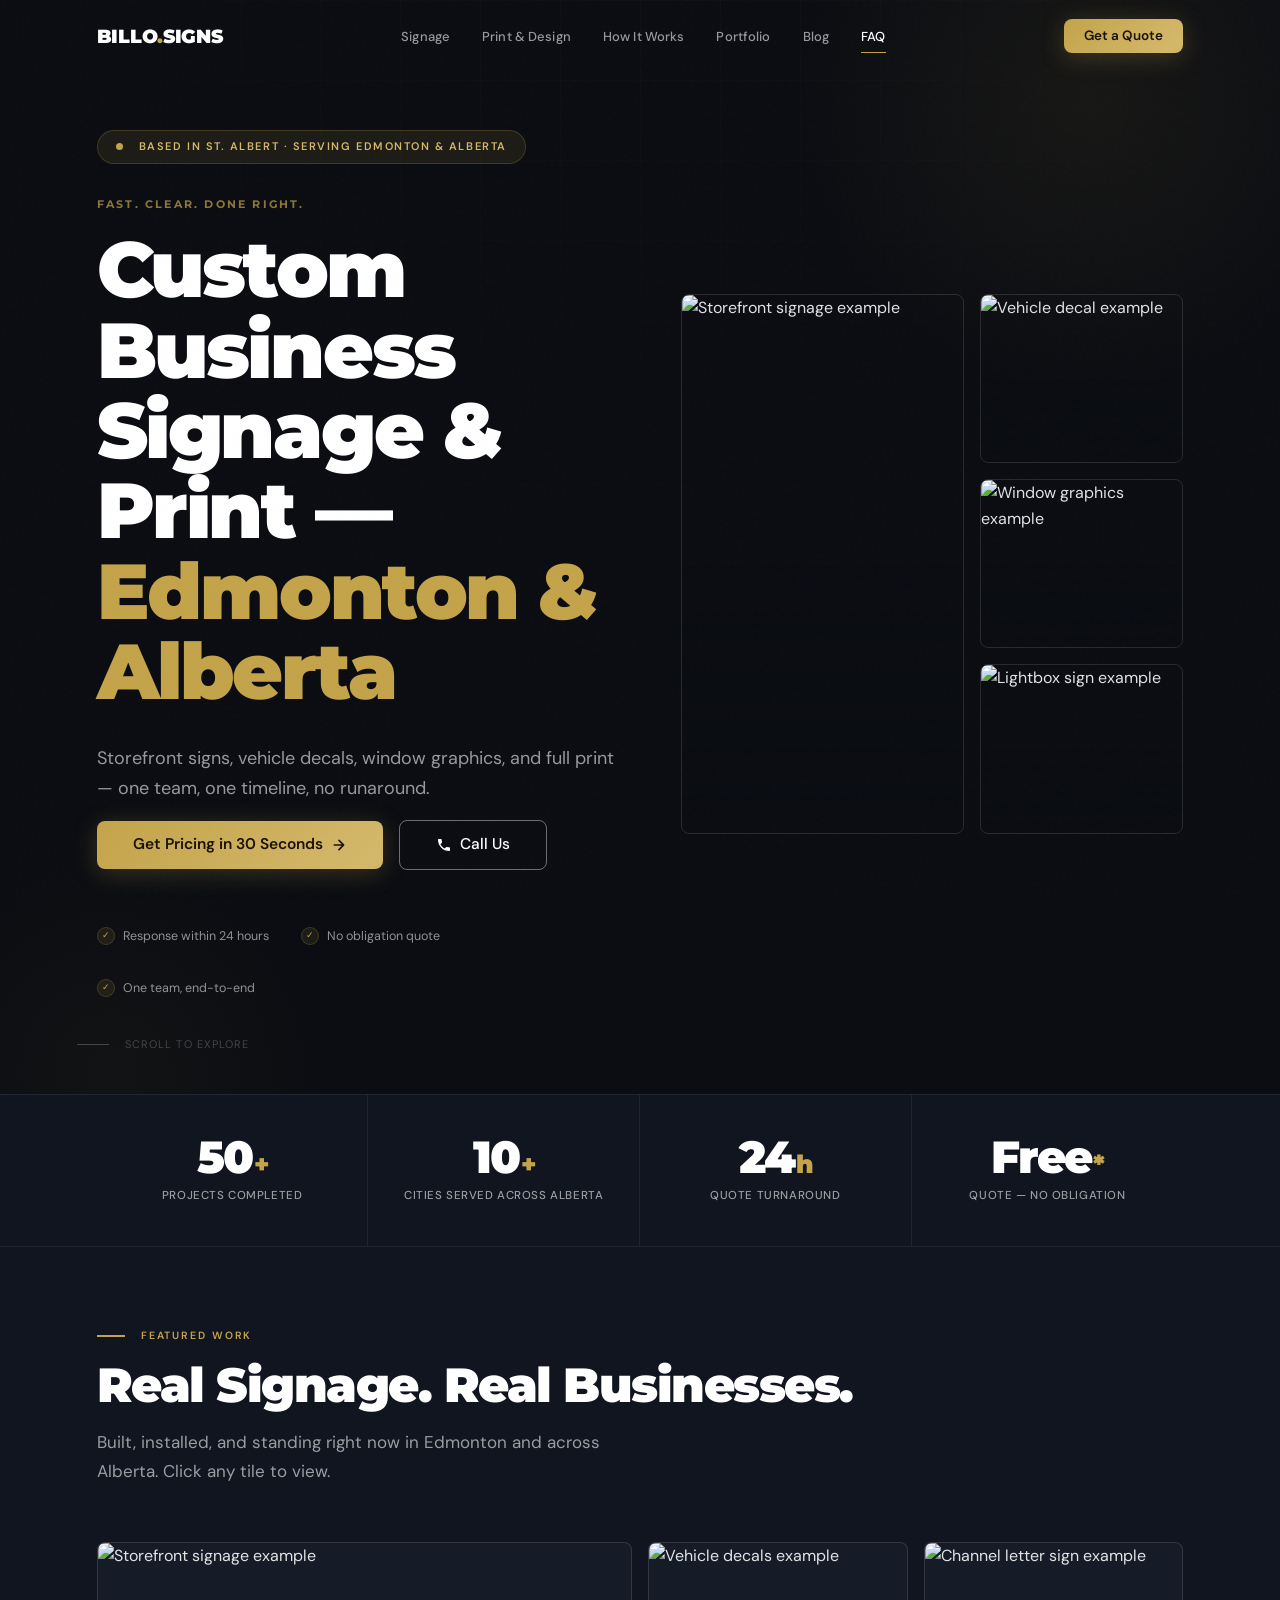
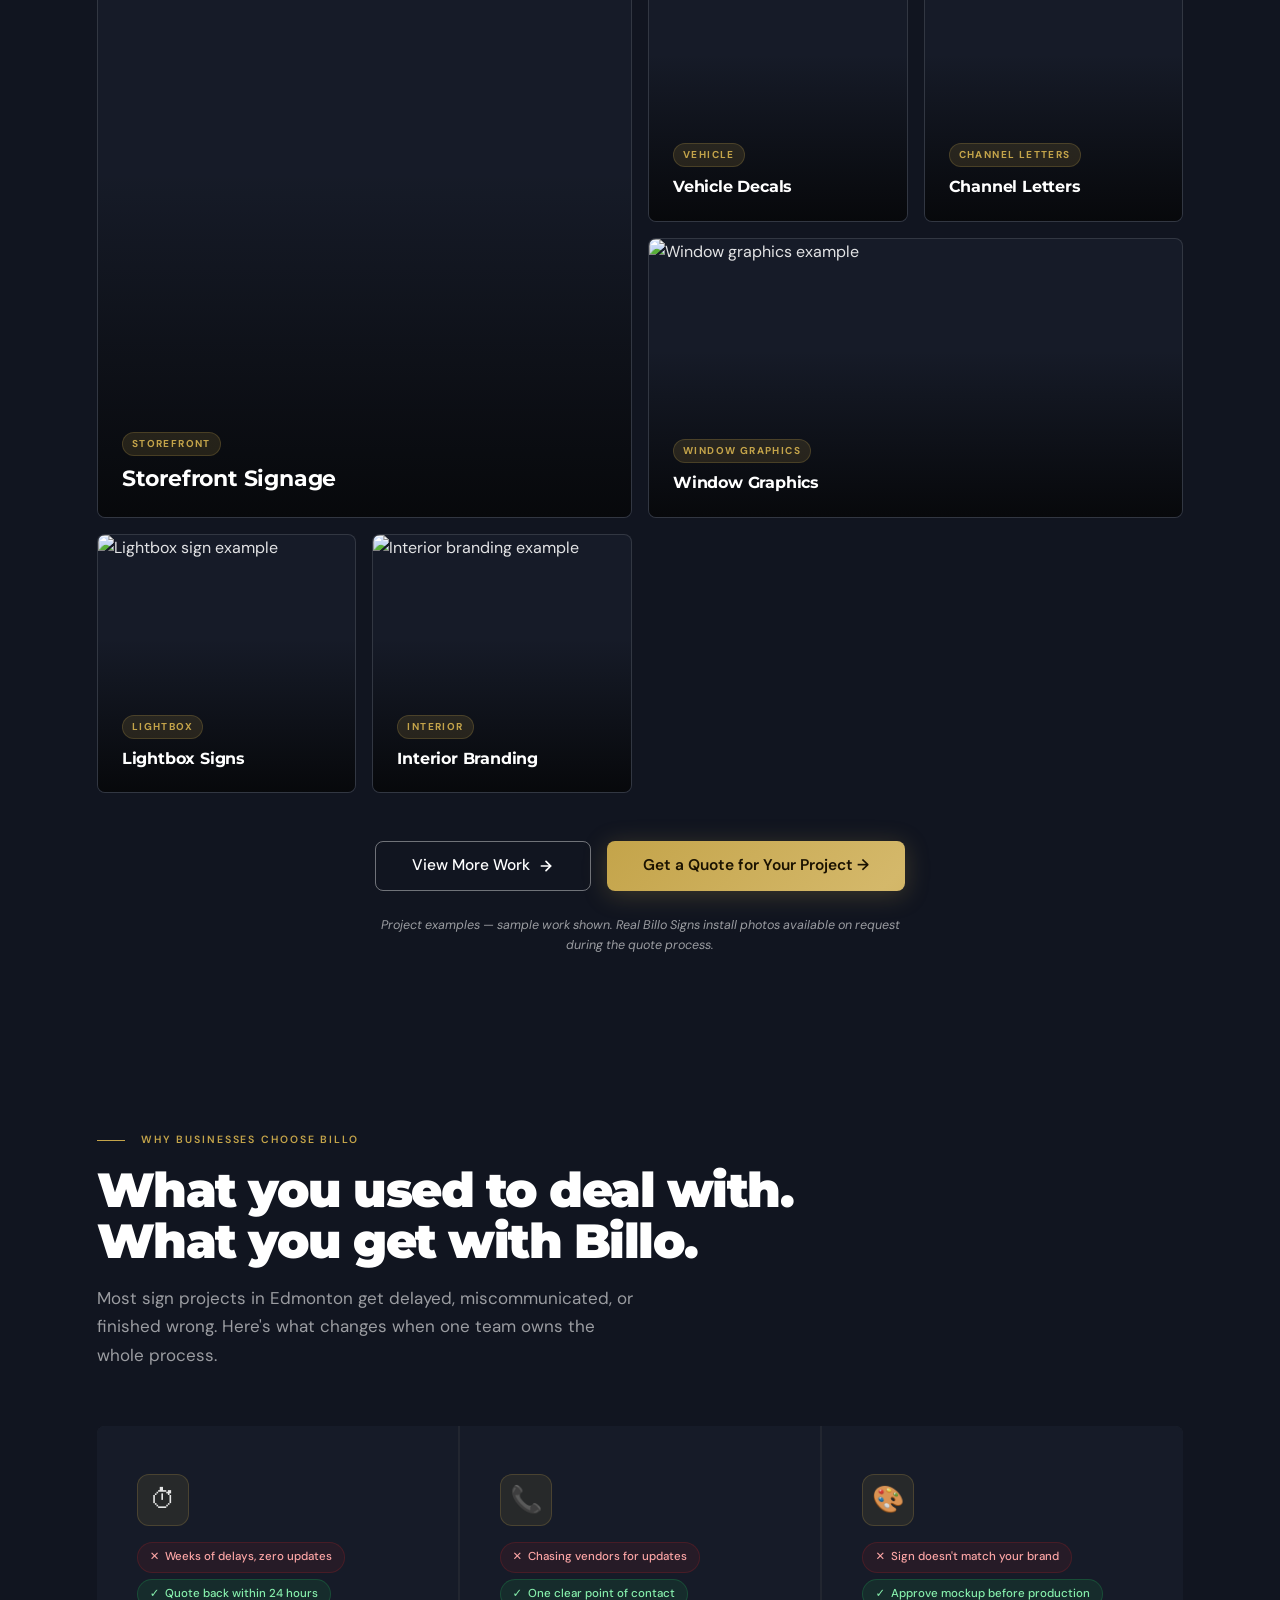
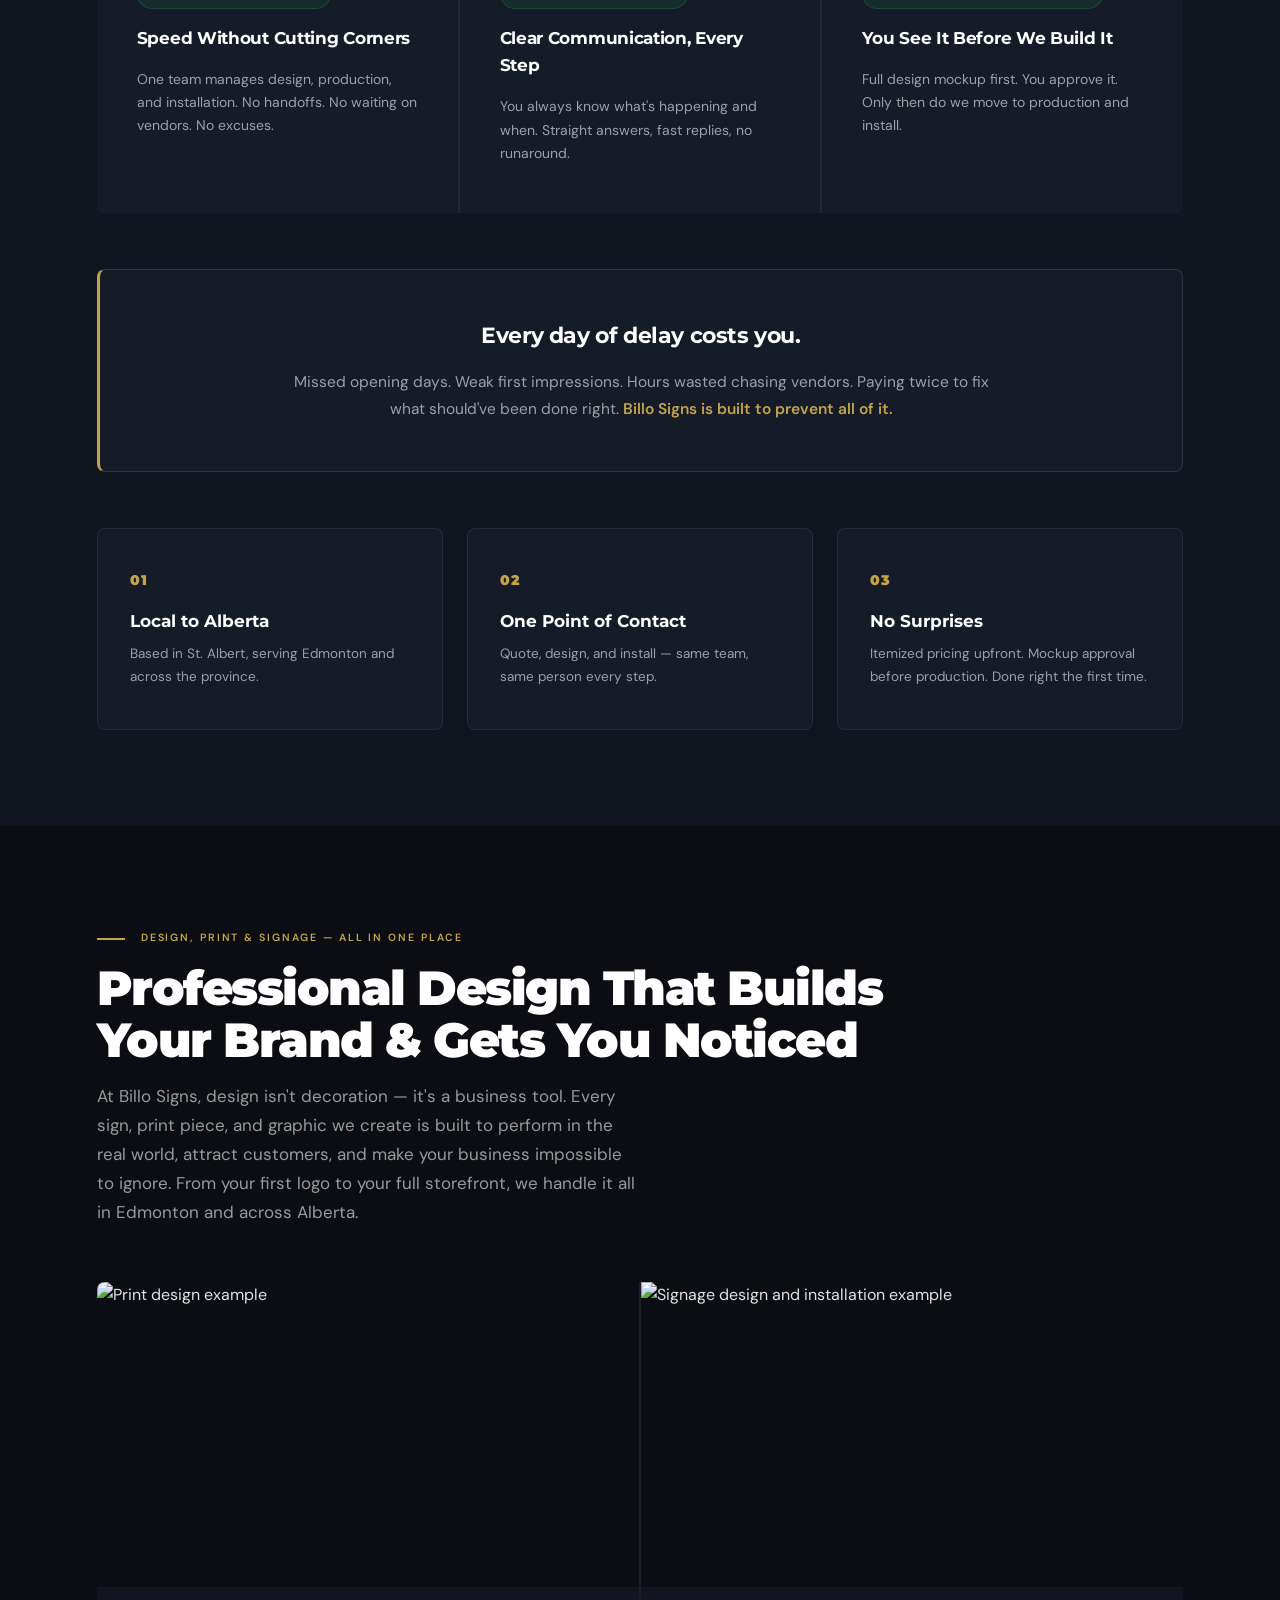
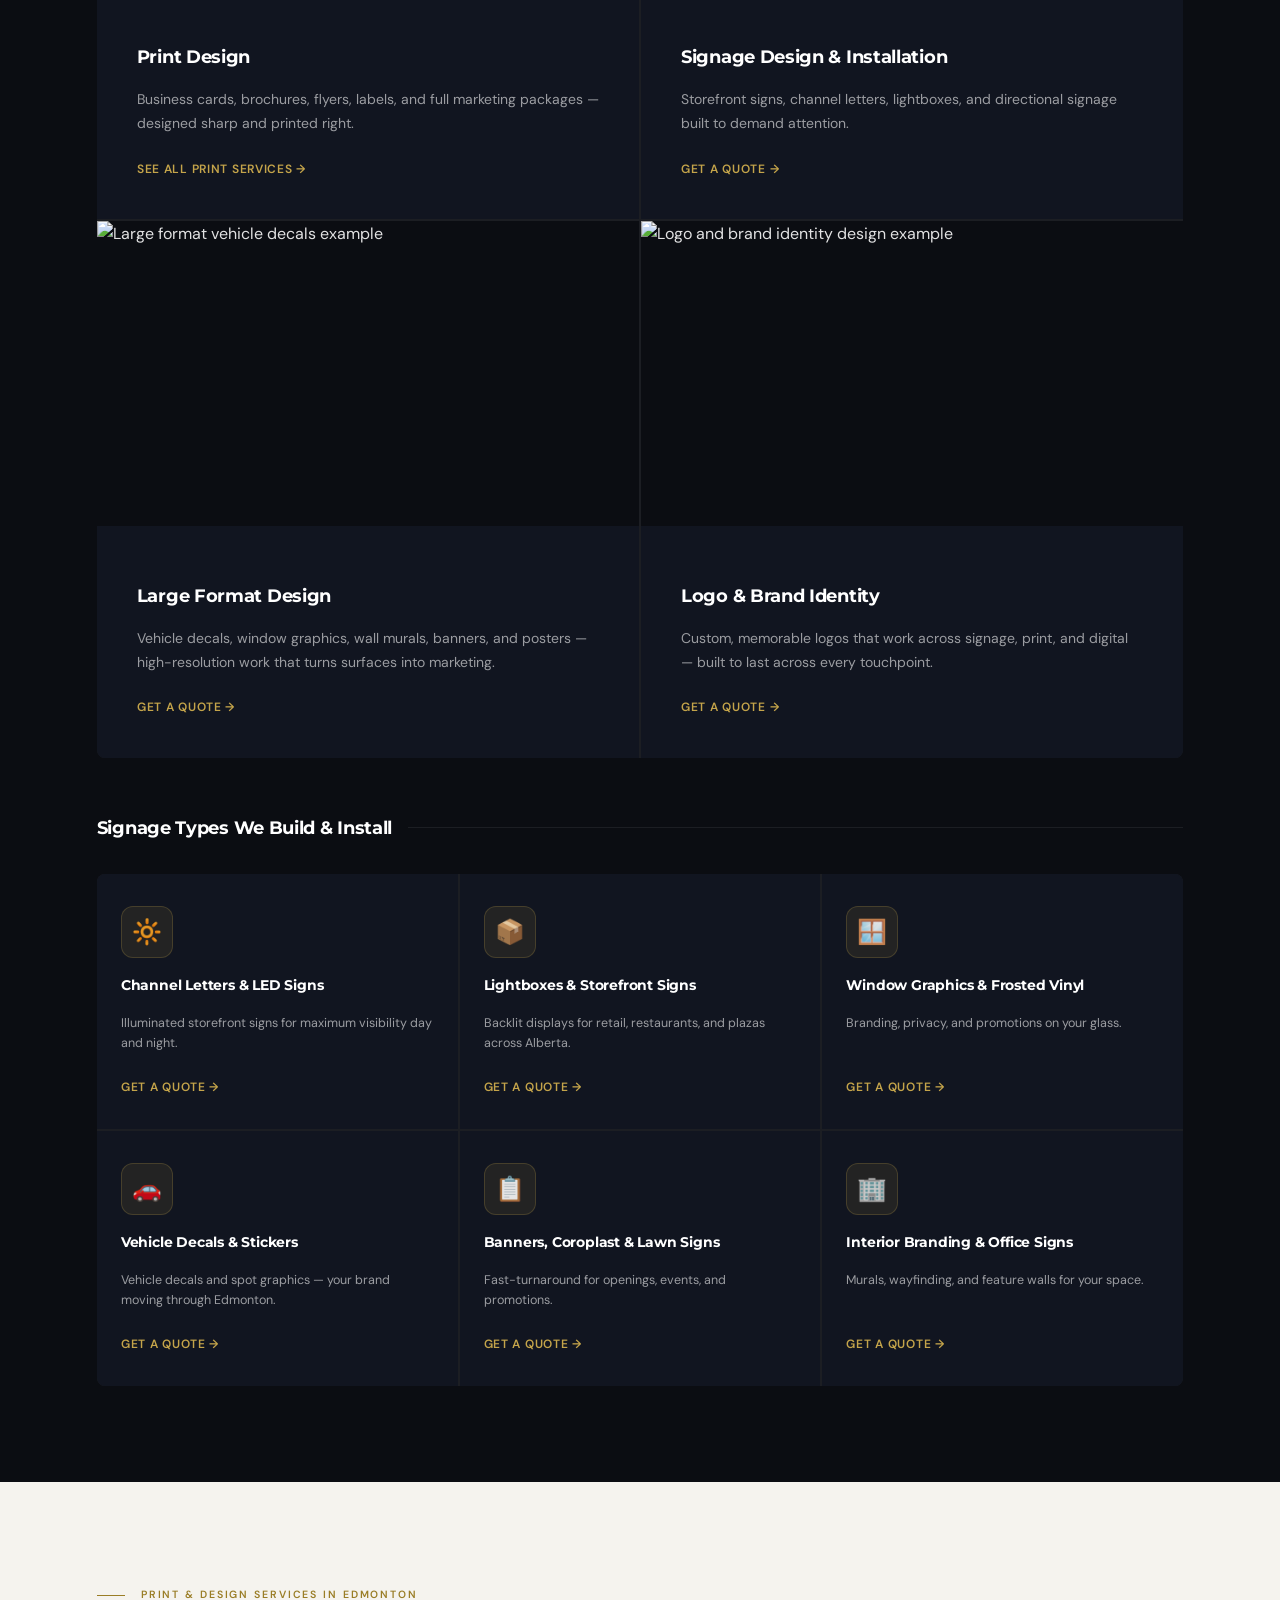
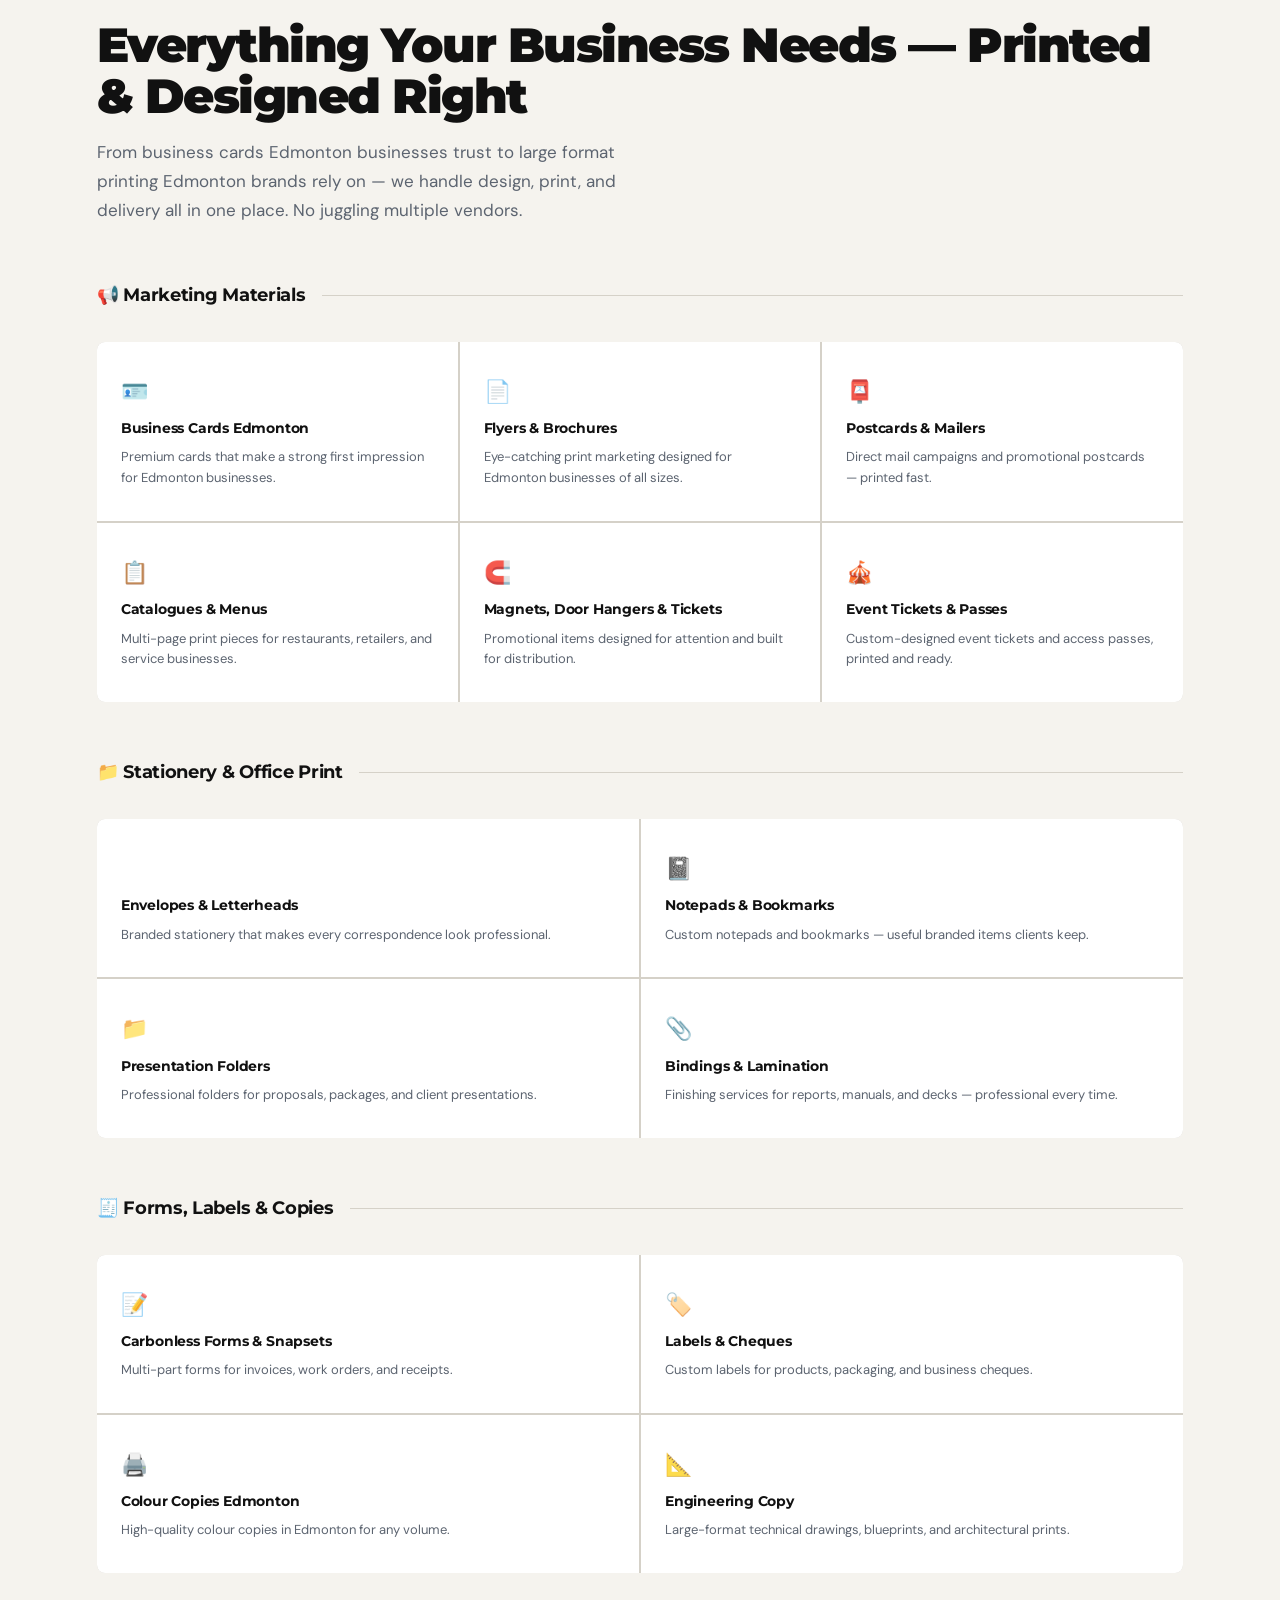
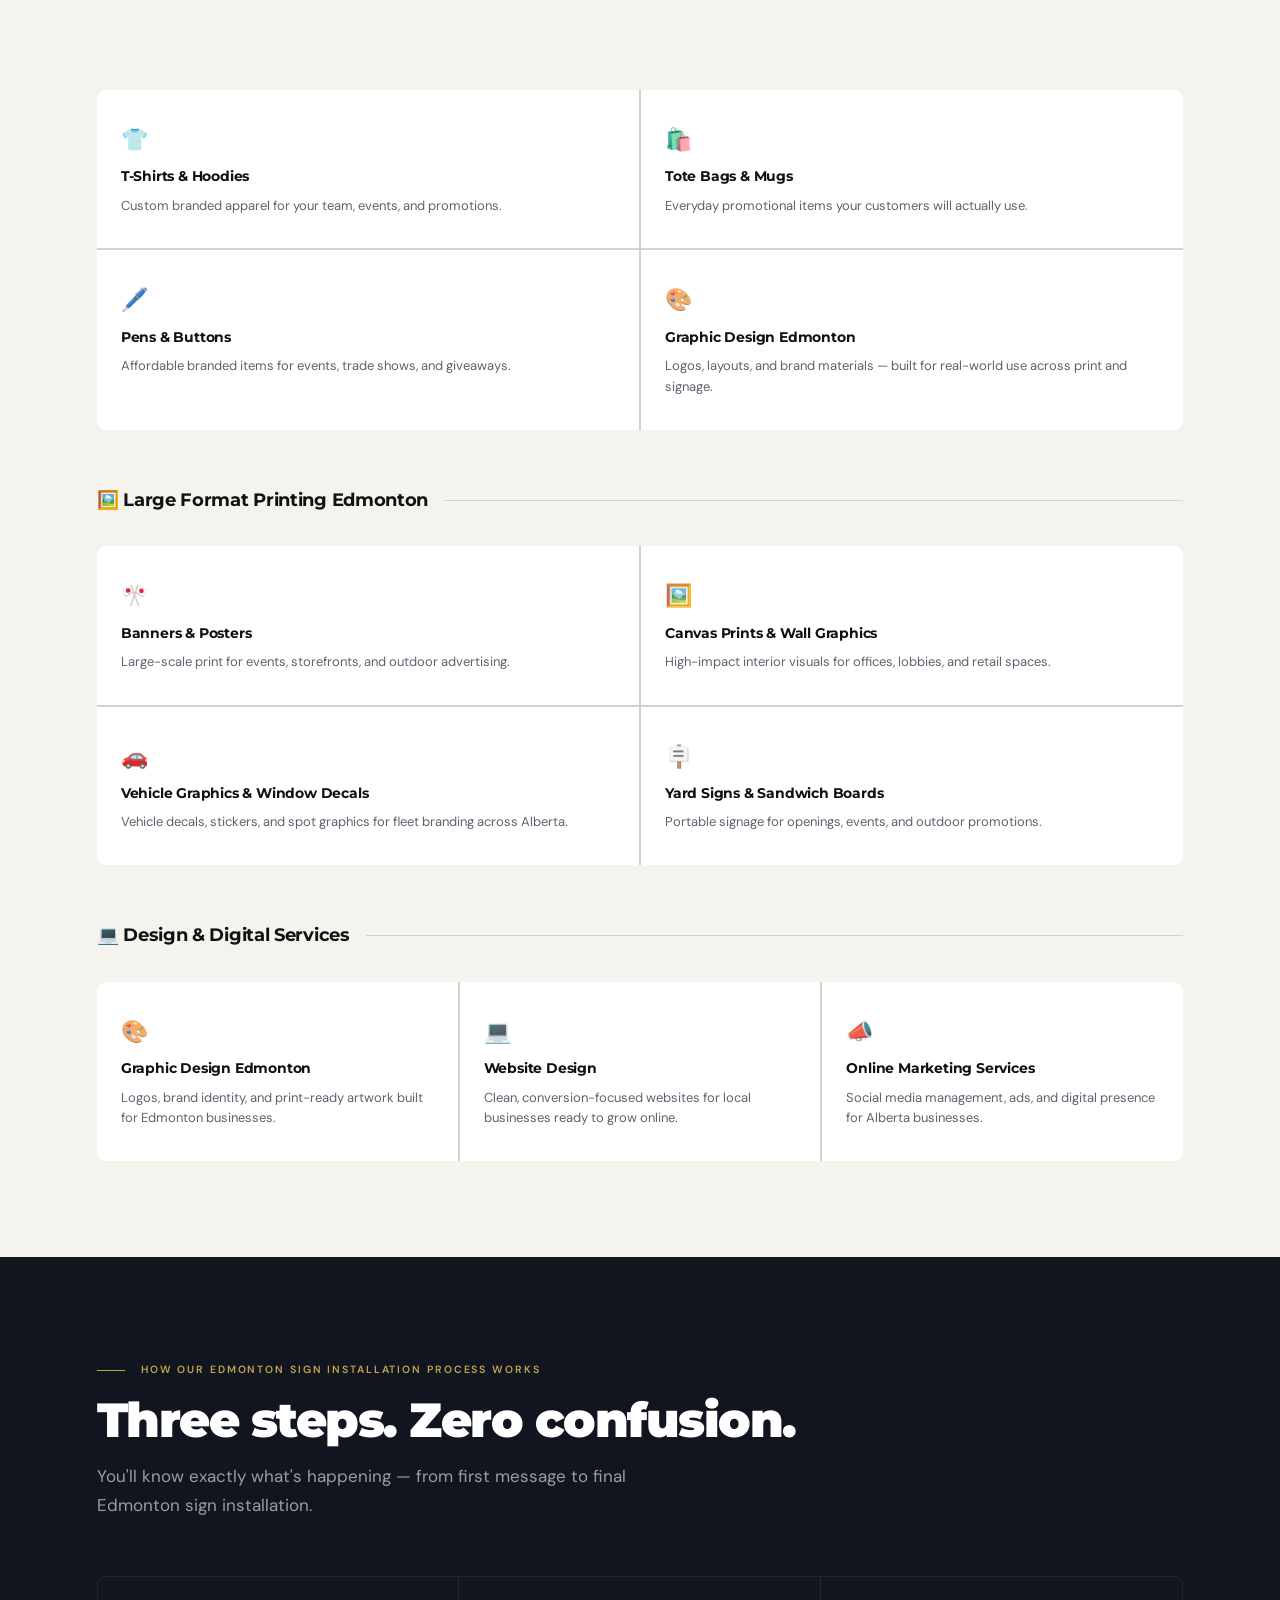
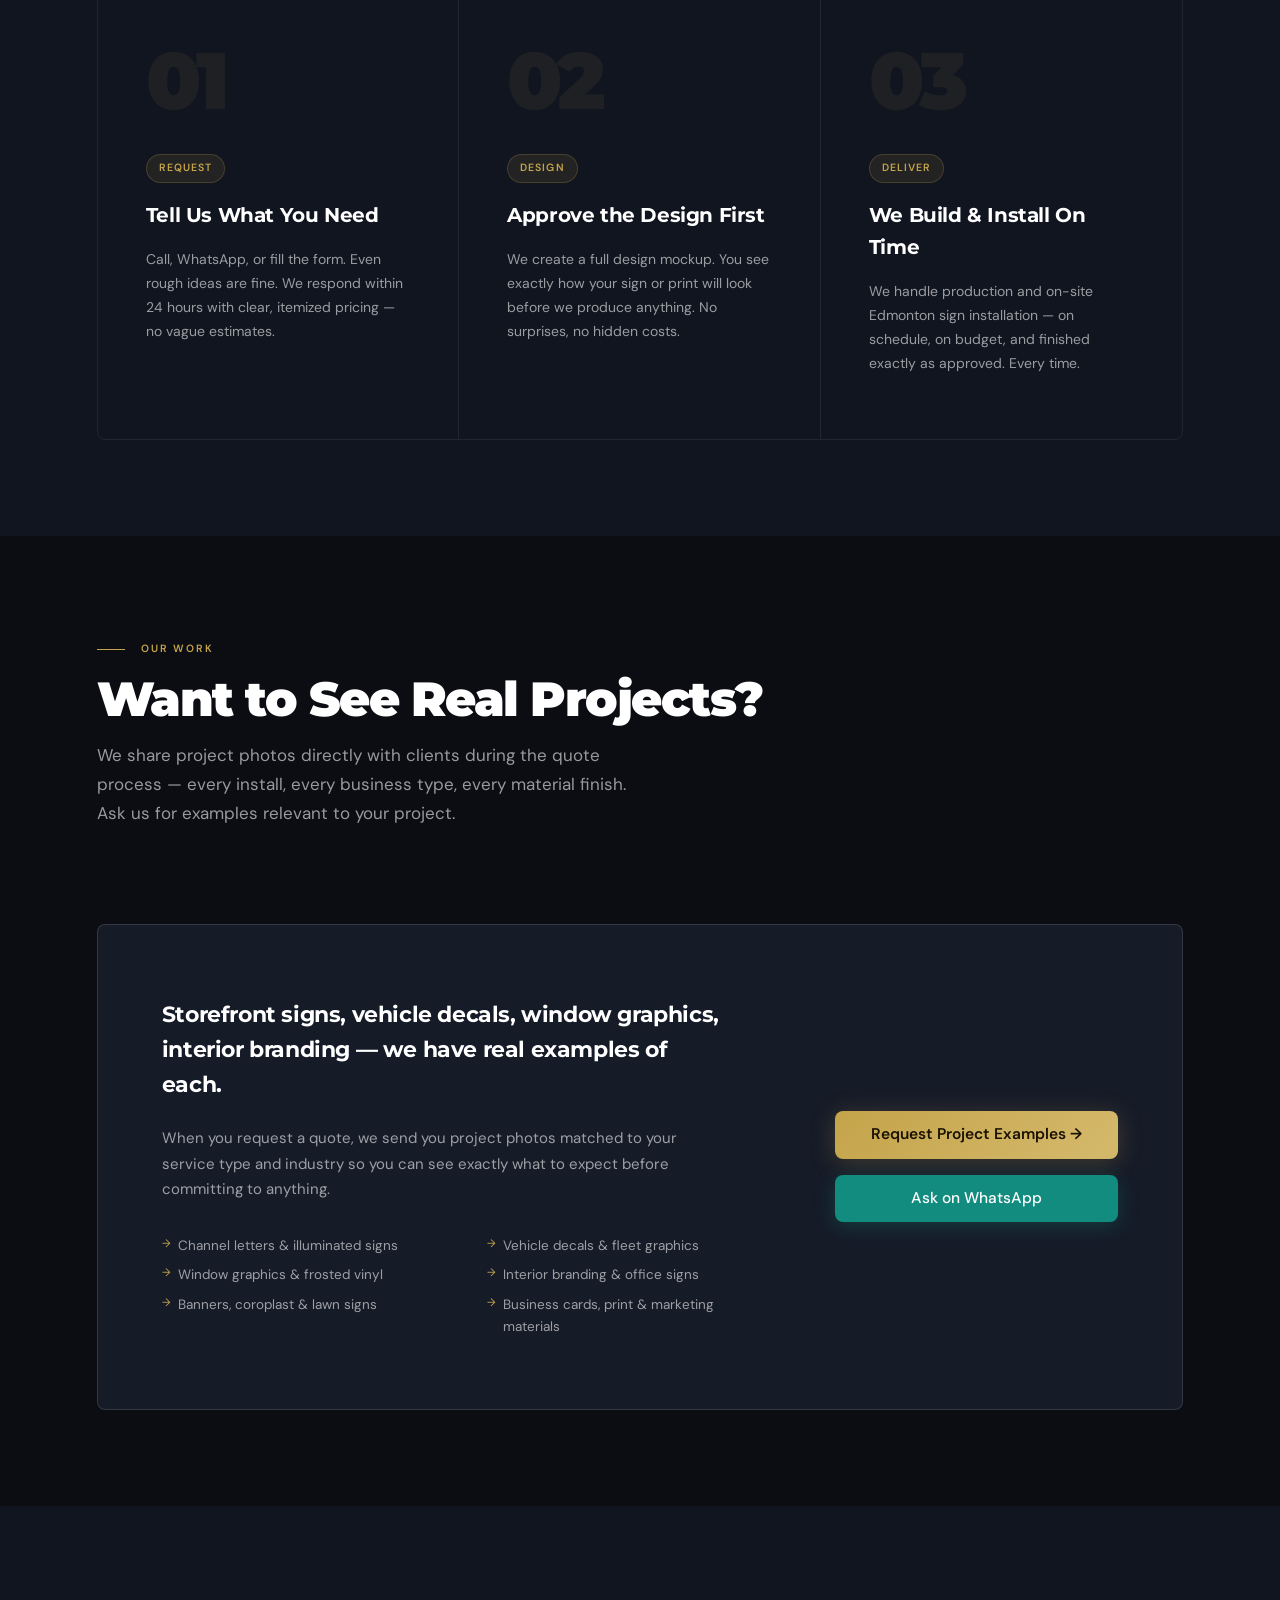
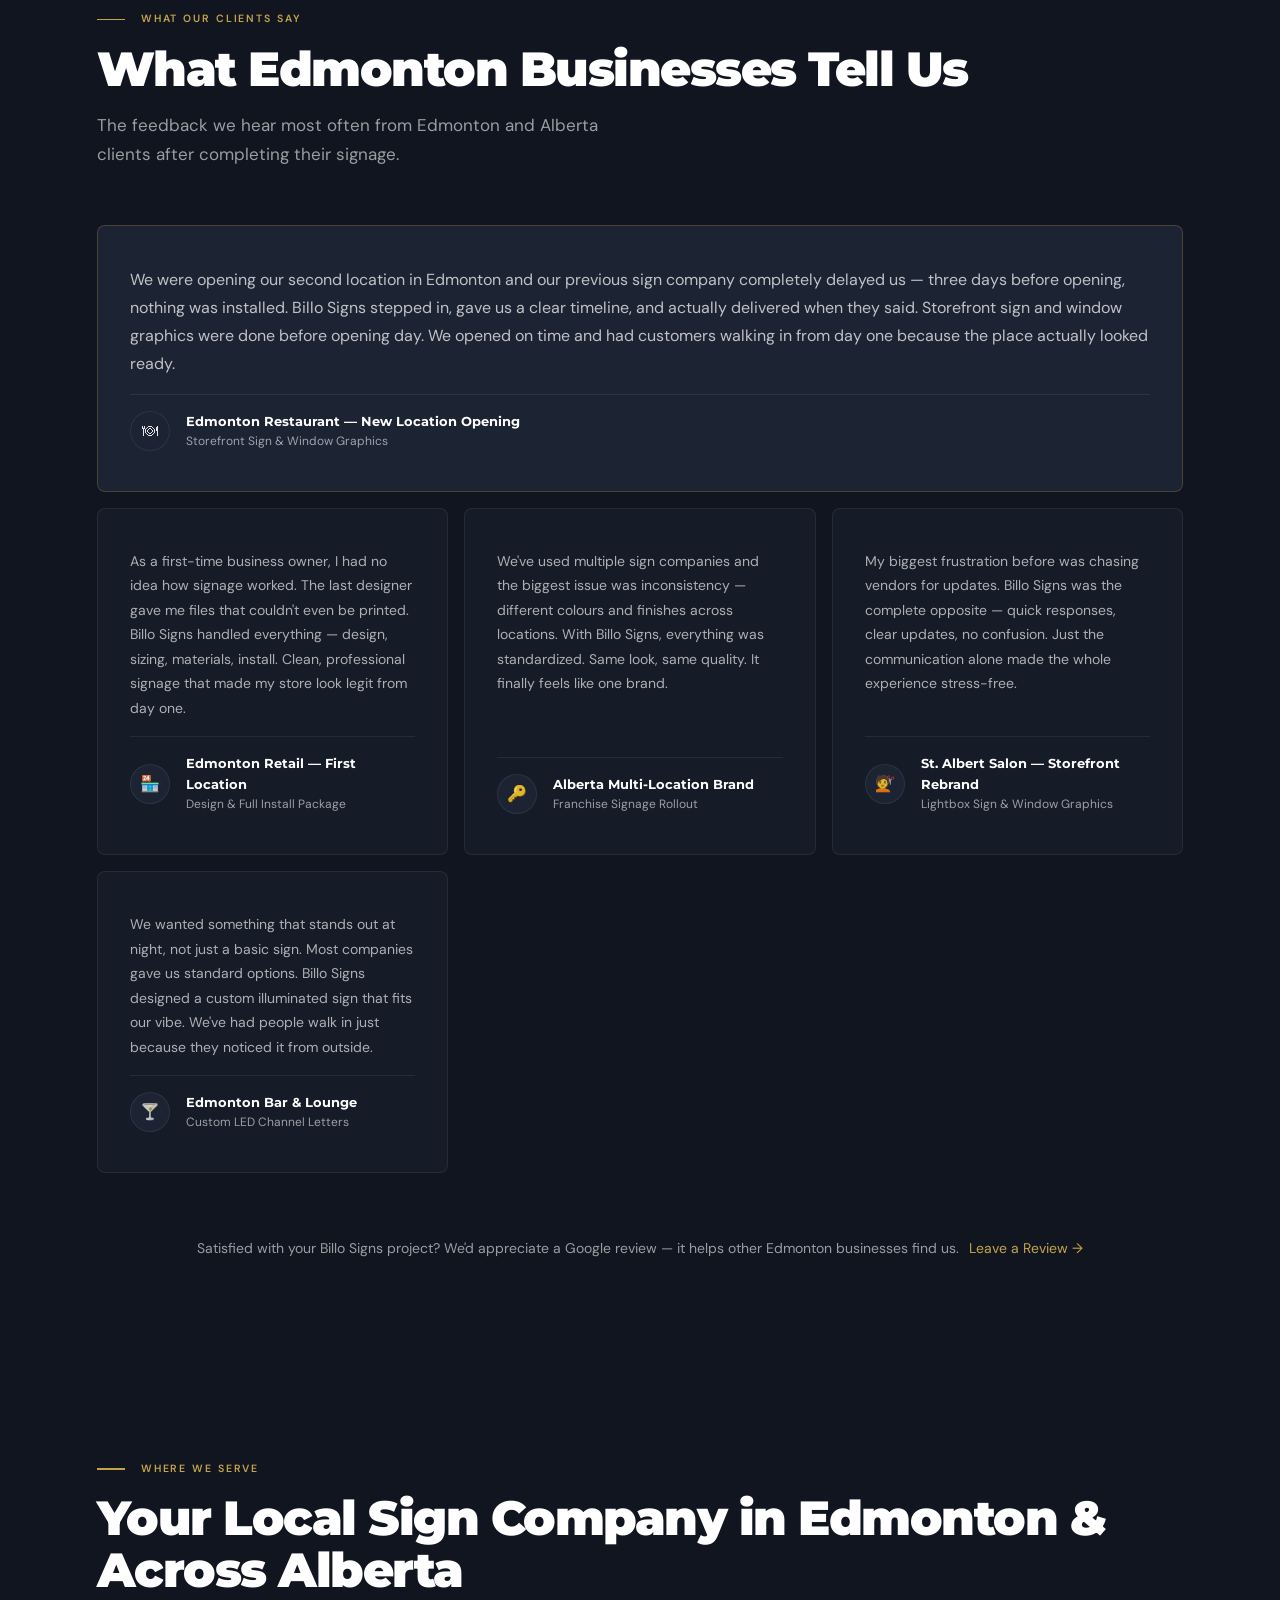
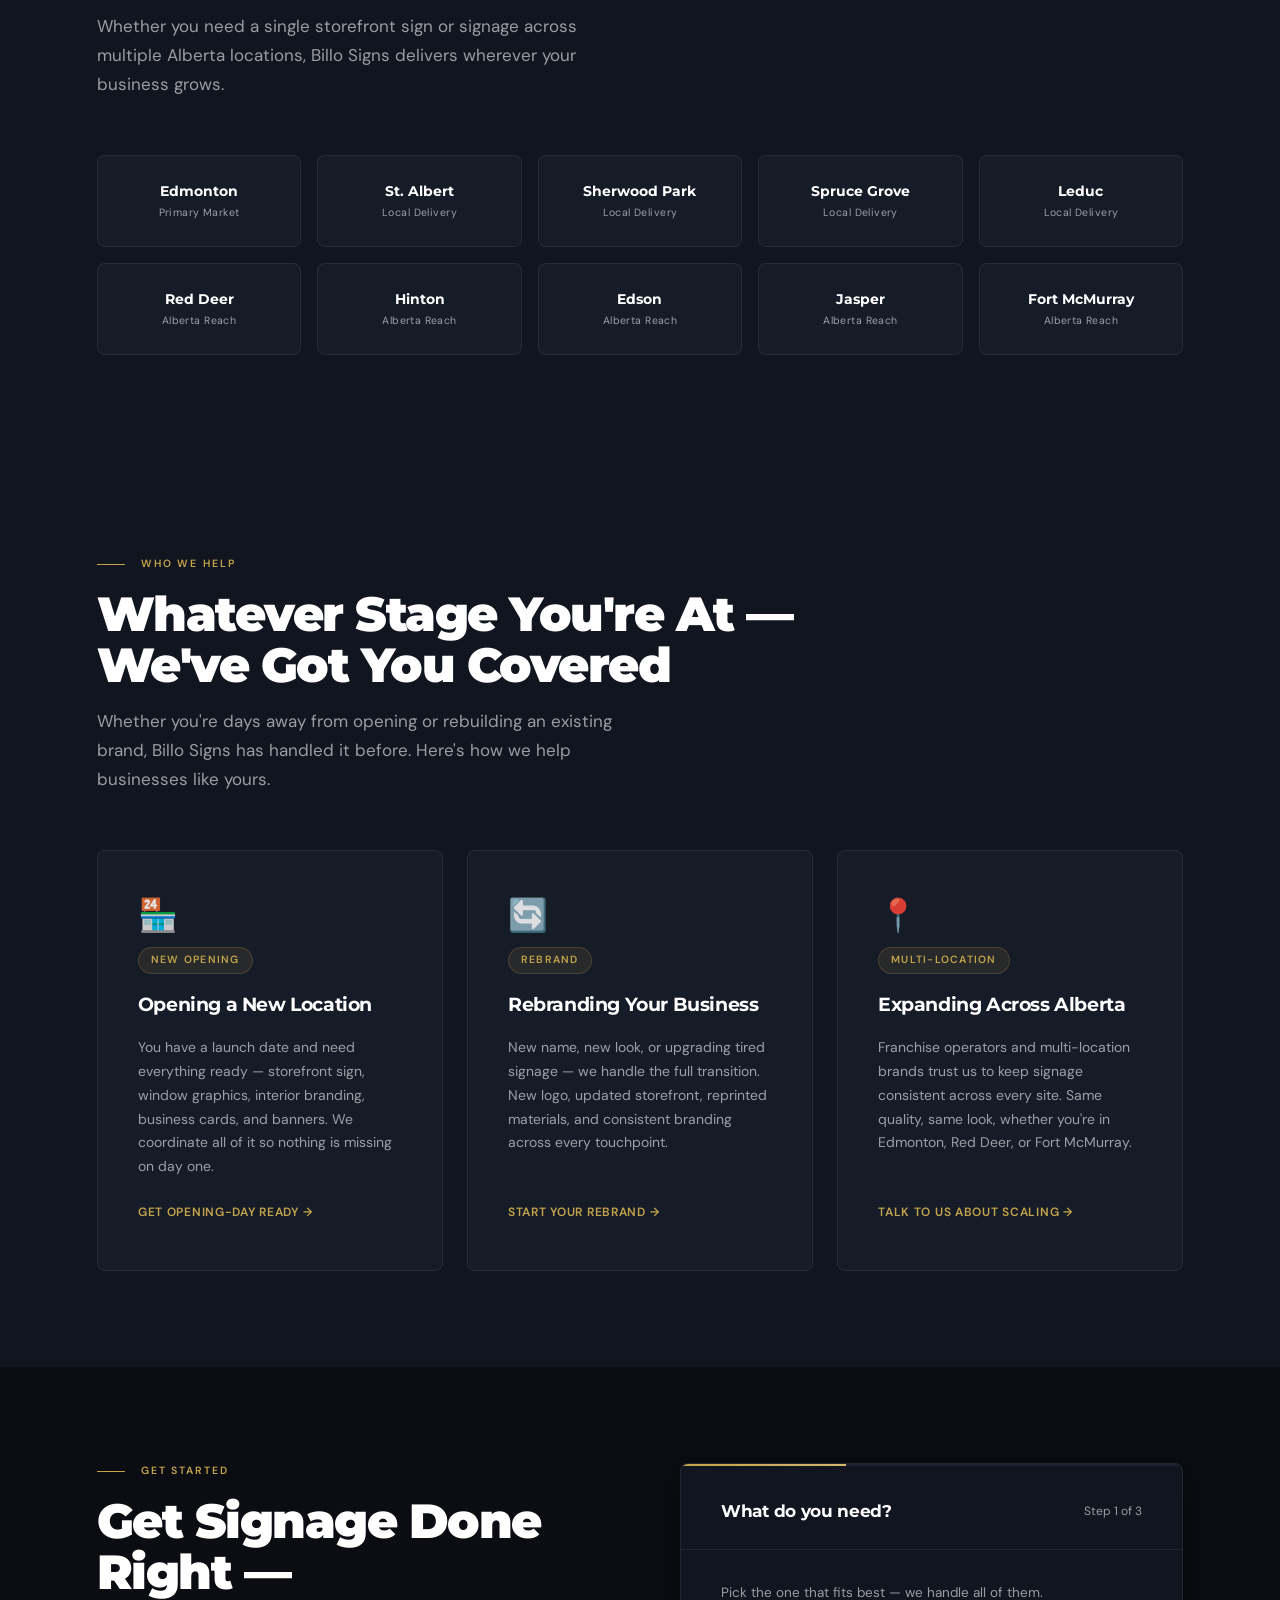
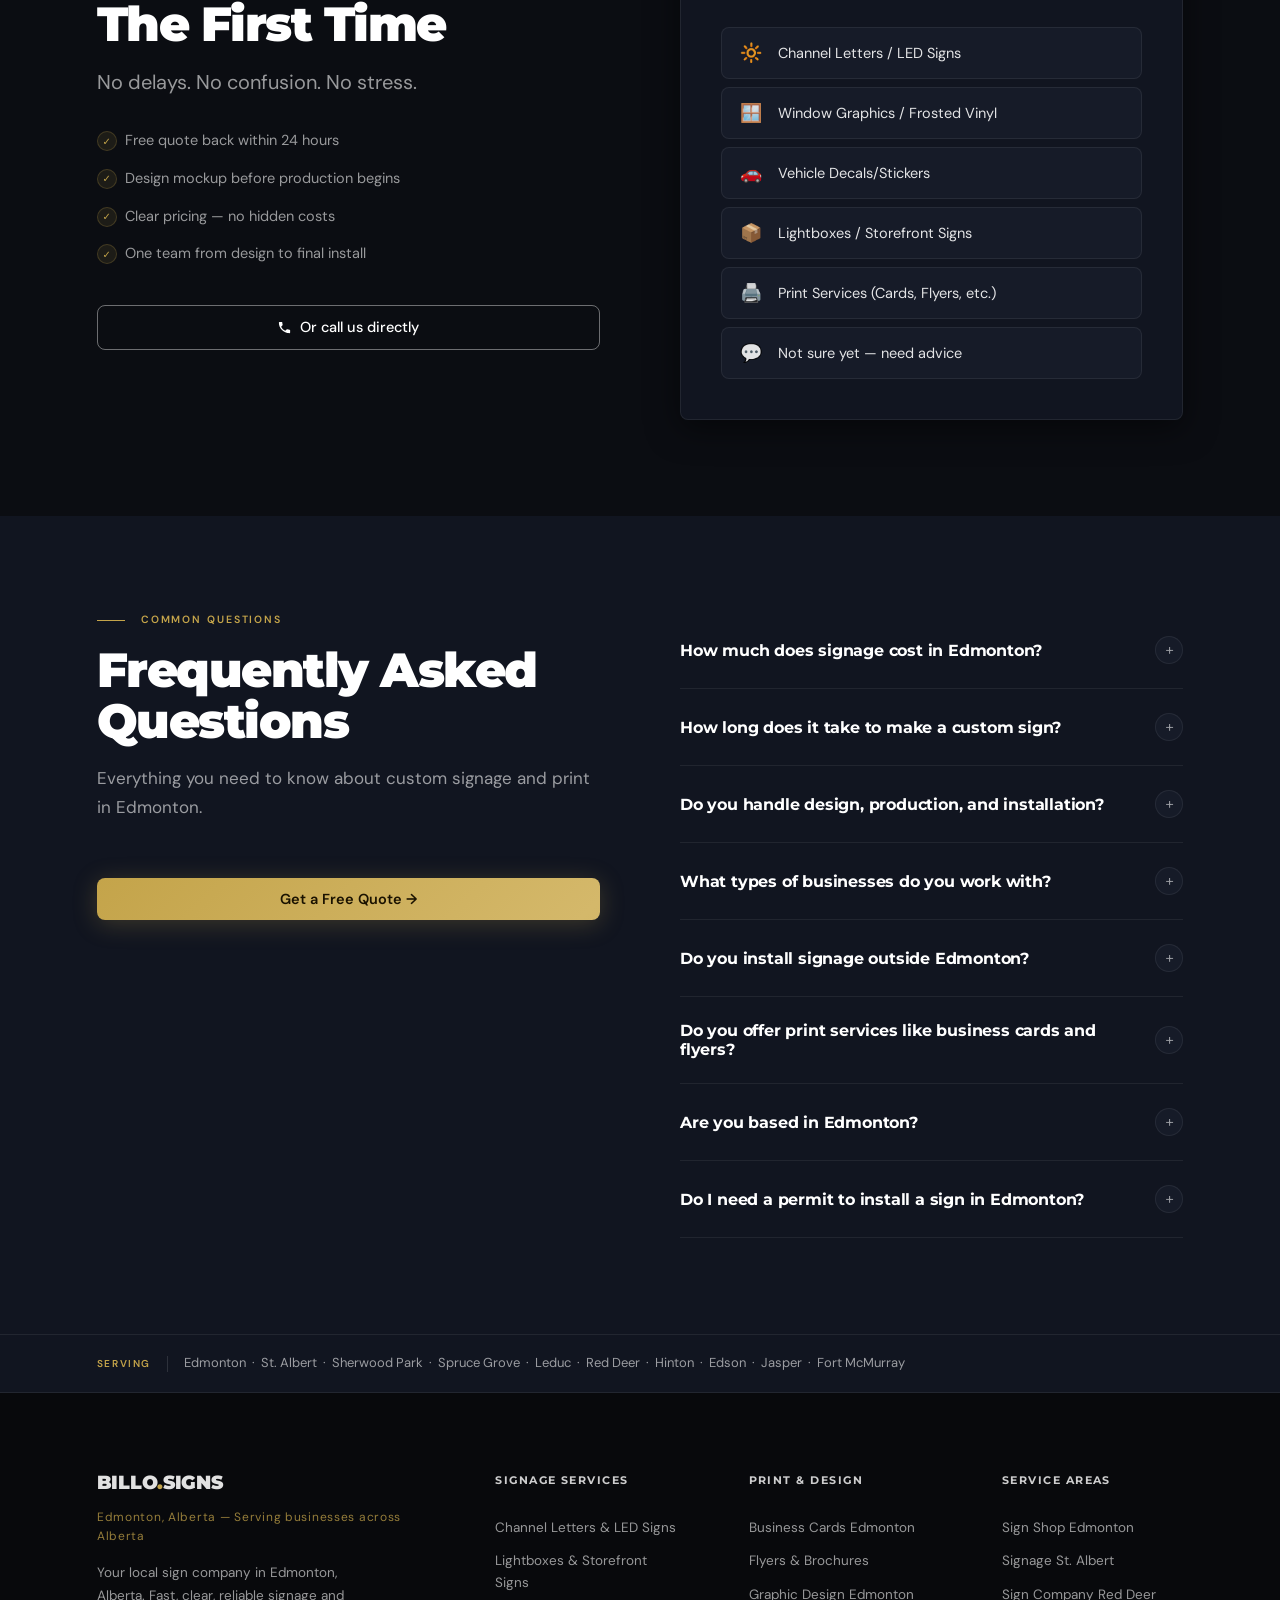
==== commit 135468c7: "index.html" ====
--- a/index.html
+++ b/index.html
@@ -1,5 +1,5 @@
 <!DOCTYPE html>
-<!-- Billo Signs WIP Build — index-ver1.html -->
+<!-- Billo Signs WIP Build — index-ver2.html -->
 <html lang="en">
 <head>
 
@@ -17,6 +17,9 @@
   <meta name="author" content="Billo Signs & Graphics">
   <meta name="robots" content="index, follow">
   <link rel="canonical" href="https://billosigns.ca/">
+
+  <!-- ===== NEW: FAVICON ===== -->
+  <link rel="icon" type="image/svg+xml" href="images/favicon.svg">
 
   <!-- Open Graph -->
   <meta property="og:type" content="website">
@@ -53,7 +56,7 @@
   <!-- ===== END: DNS PREFETCH ===== -->
 
   <!-- Stylesheet -->
-  <link rel="stylesheet" href="css/styles.css?v=5.17">
+  <link rel="stylesheet" href="css/styles.css?v=5.18">
 
   <!-- Facebook Pixel -->
   <!-- Replace XXXXXXXXXXXXXXXXXX with your real Pixel ID from business.facebook.com -->
@@ -180,10 +183,6 @@
 
       <!-- Nav Actions -->
       <div class="nav-actions">
-        <a href="https://wa.me/15485773748?text=Hi%20Billo%20Signs%2C%20I%20need%20a%20quick%20quote" class="btn btn-ghost btn-sm" target="_blank" rel="noopener" aria-label="WhatsApp Billo Signs">
-          <svg width="15" height="15" viewBox="0 0 24 24" fill="currentColor" aria-hidden="true"><path d="M17.472 14.382c-.297-.149-1.758-.867-2.03-.967-.273-.099-.471-.148-.67.15-.197.297-.767.966-.94 1.164-.173.199-.347.223-.644.075-.297-.15-1.255-.463-2.39-1.475-.883-.788-1.48-1.761-1.653-2.059-.173-.297-.018-.458.13-.606.134-.133.298-.347.446-.52.149-.174.198-.298.298-.497.099-.198.05-.371-.025-.52-.075-.149-.669-1.612-.916-2.207-.242-.579-.487-.5-.669-.51-.173-.008-.371-.01-.57-.01-.198 0-.52.074-.792.372-.272.297-1.04 1.016-1.04 2.479 0 1.462 1.065 2.875 1.213 3.074.149.198 2.096 3.2 5.077 4.487.709.306 1.262.489 1.694.625.712.227 1.36.195 1.871.118.571-.085 1.758-.719 2.006-1.413.248-.694.248-1.289.173-1.413-.074-.124-.272-.198-.57-.347m-5.421 7.403h-.004a9.87 9.87 0 01-5.031-1.378l-.361-.214-3.741.982.998-3.648-.235-.374a9.86 9.86 0 01-1.51-5.26c.001-5.45 4.436-9.884 9.888-9.884 2.64 0 5.122 1.03 6.988 2.898a9.825 9.825 0 012.893 6.994c-.003 5.45-4.437 9.884-9.885 9.884m8.413-18.297A11.815 11.815 0 0012.05 0C5.495 0 .16 5.335.157 11.892c0 2.096.547 4.142 1.588 5.945L.057 24l6.305-1.654a11.882 11.882 0 005.683 1.448h.005c6.554 0 11.89-5.335 11.893-11.893a11.821 11.821 0 00-3.48-8.413z"/></svg>
-          WhatsApp
-        </a>
         <a href="#quote" class="btn btn-gold btn-sm">Get a Quote</a>
       </div>
 
@@ -210,9 +209,9 @@
       </ul>
       <div class="mob-cta-group">
         <a href="#quote" class="btn btn-gold mob-cta-btn">Get a Free Quote →</a>
-        <a href="https://wa.me/15485773748" class="btn btn-wa mob-cta-btn" target="_blank" rel="noopener">
-          <svg width="16" height="16" viewBox="0 0 24 24" fill="currentColor" aria-hidden="true"><path d="M17.472 14.382c-.297-.149-1.758-.867-2.03-.967-.273-.099-.471-.148-.67.15-.197.297-.767.966-.94 1.164-.173.199-.347.223-.644.075-.297-.15-1.255-.463-2.39-1.475-.883-.788-1.48-1.761-1.653-2.059-.173-.297-.018-.458.13-.606.134-.133.298-.347.446-.52.149-.174.198-.298.298-.497.099-.198.05-.371-.025-.52-.075-.149-.669-1.612-.916-2.207-.242-.579-.487-.5-.669-.51-.173-.008-.371-.01-.57-.01-.198 0-.52.074-.792.372-.272.297-1.04 1.016-1.04 2.479 0 1.462 1.065 2.875 1.213 3.074.149.198 2.096 3.2 5.077 4.487.709.306 1.262.489 1.694.625.712.227 1.36.195 1.871.118.571-.085 1.758-.719 2.006-1.413.248-.694.248-1.289.173-1.413-.074-.124-.272-.198-.57-.347m-5.421 7.403h-.004a9.87 9.87 0 01-5.031-1.378l-.361-.214-3.741.982.998-3.648-.235-.374a9.86 9.86 0 01-1.51-5.26c.001-5.45 4.436-9.884 9.888-9.884 2.64 0 5.122 1.03 6.988 2.898a9.825 9.825 0 012.893 6.994c-.003 5.45-4.437 9.884-9.885 9.884m8.413-18.297A11.815 11.815 0 0012.05 0C5.495 0 .16 5.335.157 11.892c0 2.096.547 4.142 1.588 5.945L.057 24l6.305-1.654a11.882 11.882 0 005.683 1.448h.005c6.554 0 11.89-5.335 11.893-11.893a11.821 11.821 0 00-3.48-8.413z"/></svg>
-          WhatsApp Us
+        <a href="tel:+15485773748" class="btn btn-ghost mob-cta-btn" aria-label="Call Billo Signs">
+          <svg width="16" height="16" viewBox="0 0 24 24" fill="currentColor" aria-hidden="true"><path d="M6.62 10.79c1.44 2.83 3.76 5.14 6.59 6.59l2.2-2.2c.27-.27.67-.36 1.02-.24 1.12.37 2.33.57 3.57.57.55 0 1 .45 1 1V20c0 .55-.45 1-1 1-9.39 0-17-7.61-17-17 0-.55.45-1 1-1h3.5c.55 0 1 .45 1 1 0 1.25.2 2.45.57 3.57.11.35.03.74-.25 1.02l-2.2 2.2z"/></svg>
+          Call Us
         </a>
       </div>
     </nav>
@@ -255,9 +254,9 @@
               Get Pricing in 30 Seconds
               <svg width="16" height="16" viewBox="0 0 24 24" fill="none" stroke="currentColor" stroke-width="2.5" stroke-linecap="round" stroke-linejoin="round" aria-hidden="true"><path d="M5 12h14M12 5l7 7-7 7"/></svg>
             </a>
-            <a href="https://wa.me/15485773748?text=Hi%20Billo%20Signs%2C%20I%20need%20a%20quick%20quote" class="btn btn-wa btn-lg" target="_blank" rel="noopener" aria-label="Get instant quote on WhatsApp">
-              <svg width="18" height="18" viewBox="0 0 24 24" fill="currentColor" aria-hidden="true"><path d="M17.472 14.382c-.297-.149-1.758-.867-2.03-.967-.273-.099-.471-.148-.67.15-.197.297-.767.966-.94 1.164-.173.199-.347.223-.644.075-.297-.15-1.255-.463-2.39-1.475-.883-.788-1.48-1.761-1.653-2.059-.173-.297-.018-.458.13-.606.134-.133.298-.347.446-.52.149-.174.198-.298.298-.497.099-.198.05-.371-.025-.52-.075-.149-.669-1.612-.916-2.207-.242-.579-.487-.5-.669-.51-.173-.008-.371-.01-.57-.01-.198 0-.52.074-.792.372-.272.297-1.04 1.016-1.04 2.479 0 1.462 1.065 2.875 1.213 3.074.149.198 2.096 3.2 5.077 4.487.709.306 1.262.489 1.694.625.712.227 1.36.195 1.871.118.571-.085 1.758-.719 2.006-1.413.248-.694.248-1.289.173-1.413-.074-.124-.272-.198-.57-.347m-5.421 7.403h-.004a9.87 9.87 0 01-5.031-1.378l-.361-.214-3.741.982.998-3.648-.235-.374a9.86 9.86 0 01-1.51-5.26c.001-5.45 4.436-9.884 9.888-9.884 2.64 0 5.122 1.03 6.988 2.898a9.825 9.825 0 012.893 6.994c-.003 5.45-4.437 9.884-9.885 9.884m8.413-18.297A11.815 11.815 0 0012.05 0C5.495 0 .16 5.335.157 11.892c0 2.096.547 4.142 1.588 5.945L.057 24l6.305-1.654a11.882 11.882 0 005.683 1.448h.005c6.554 0 11.89-5.335 11.893-11.893a11.821 11.821 0 00-3.48-8.413z"/></svg>
-              WhatsApp
+            <a href="tel:+15485773748" class="btn btn-ghost btn-lg" aria-label="Call Billo Signs">
+              <svg width="16" height="16" viewBox="0 0 24 24" fill="currentColor" aria-hidden="true"><path d="M6.62 10.79c1.44 2.83 3.76 5.14 6.59 6.59l2.2-2.2c.27-.27.67-.36 1.02-.24 1.12.37 2.33.57 3.57.57.55 0 1 .45 1 1V20c0 .55-.45 1-1 1-9.39 0-17-7.61-17-17 0-.55.45-1 1-1h3.5c.55 0 1 .45 1 1 0 1.25.2 2.45.57 3.57.11.35.03.74-.25 1.02l-2.2 2.2z"/></svg>
+              Call Us
             </a>
           </div>
 
@@ -1515,9 +1514,9 @@
           <p class="footer-desc">
             Your local sign company in Edmonton, Alberta. Fast, clear, reliable signage and print for growing businesses across Alberta — delivered right the first time.
           </p>
-          <a href="https://wa.me/15485773748" class="footer-wa" target="_blank" rel="noopener" aria-label="WhatsApp Billo Signs">
-            <svg width="14" height="14" viewBox="0 0 24 24" fill="currentColor" aria-hidden="true"><path d="M17.472 14.382c-.297-.149-1.758-.867-2.03-.967-.273-.099-.471-.148-.67.15-.197.297-.767.966-.94 1.164-.173.199-.347.223-.644.075-.297-.15-1.255-.463-2.39-1.475-.883-.788-1.48-1.761-1.653-2.059-.173-.297-.018-.458.13-.606.134-.133.298-.347.446-.52.149-.174.198-.298.298-.497.099-.198.05-.371-.025-.52-.075-.149-.669-1.612-.916-2.207-.242-.579-.487-.5-.669-.51-.173-.008-.371-.01-.57-.01-.198 0-.52.074-.792.372-.272.297-1.04 1.016-1.04 2.479 0 1.462 1.065 2.875 1.213 3.074.149.198 2.096 3.2 5.077 4.487.709.306 1.262.489 1.694.625.712.227 1.36.195 1.871.118.571-.085 1.758-.719 2.006-1.413.248-.694.248-1.289.173-1.413-.074-.124-.272-.198-.57-.347m-5.421 7.403h-.004a9.87 9.87 0 01-5.031-1.378l-.361-.214-3.741.982.998-3.648-.235-.374a9.86 9.86 0 01-1.51-5.26c.001-5.45 4.436-9.884 9.888-9.884 2.64 0 5.122 1.03 6.988 2.898a9.825 9.825 0 012.893 6.994c-.003 5.45-4.437 9.884-9.885 9.884m8.413-18.297A11.815 11.815 0 0012.05 0C5.495 0 .16 5.335.157 11.892c0 2.096.547 4.142 1.588 5.945L.057 24l6.305-1.654a11.882 11.882 0 005.683 1.448h.005c6.554 0 11.89-5.335 11.893-11.893a11.821 11.821 0 00-3.48-8.413z"/></svg>
-            WhatsApp Us
+          <a href="tel:+15485773748" class="footer-call" aria-label="Call Billo Signs">
+            <svg width="14" height="14" viewBox="0 0 24 24" fill="currentColor" aria-hidden="true"><path d="M6.62 10.79c1.44 2.83 3.76 5.14 6.59 6.59l2.2-2.2c.27-.27.67-.36 1.02-.24 1.12.37 2.33.57 3.57.57.55 0 1 .45 1 1V20c0 .55-.45 1-1 1-9.39 0-17-7.61-17-17 0-.55.45-1 1-1h3.5c.55 0 1 .45 1 1 0 1.25.2 2.45.57 3.57.11.35.03.74-.25 1.02l-2.2 2.2z"/></svg>
+            +1 (548) 577-3748
           </a>
         </div>
 
@@ -1583,18 +1582,25 @@
       <svg class="sticky-ico" width="18" height="18" viewBox="0 0 24 24" fill="currentColor" aria-hidden="true"><path d="M6.62 10.79c1.44 2.83 3.76 5.14 6.59 6.59l2.2-2.2c.27-.27.67-.36 1.02-.24 1.12.37 2.33.57 3.57.57.55 0 1 .45 1 1V20c0 .55-.45 1-1 1-9.39 0-17-7.61-17-17 0-.55.45-1 1-1h3.5c.55 0 1 .45 1 1 0 1.25.2 2.45.57 3.57.11.35.03.74-.25 1.02l-2.2 2.2z"/></svg>
       <span>Call</span>
     </a>
-    <a href="https://wa.me/15485773748" class="sticky-btn sticky-btn--wa" target="_blank" rel="noopener" aria-label="WhatsApp Billo Signs">
-      <svg class="sticky-ico" width="18" height="18" viewBox="0 0 24 24" fill="currentColor" aria-hidden="true"><path d="M17.472 14.382c-.297-.149-1.758-.867-2.03-.967-.273-.099-.471-.148-.67.15-.197.297-.767.966-.94 1.164-.173.199-.347.223-.644.075-.297-.15-1.255-.463-2.39-1.475-.883-.788-1.48-1.761-1.653-2.059-.173-.297-.018-.458.13-.606.134-.133.298-.347.446-.52.149-.174.198-.298.298-.497.099-.198.05-.371-.025-.52-.075-.149-.669-1.612-.916-2.207-.242-.579-.487-.5-.669-.51-.173-.008-.371-.01-.57-.01-.198 0-.52.074-.792.372-.272.297-1.04 1.016-1.04 2.479 0 1.462 1.065 2.875 1.213 3.074.149.198 2.096 3.2 5.077 4.487.709.306 1.262.489 1.694.625.712.227 1.36.195 1.871.118.571-.085 1.758-.719 2.006-1.413.248-.694.248-1.289.173-1.413-.074-.124-.272-.198-.57-.347m-5.421 7.403h-.004a9.87 9.87 0 01-5.031-1.378l-.361-.214-3.741.982.998-3.648-.235-.374a9.86 9.86 0 01-1.51-5.26c.001-5.45 4.436-9.884 9.888-9.884 2.64 0 5.122 1.03 6.988 2.898a9.825 9.825 0 012.893 6.994c-.003 5.45-4.437 9.884-9.885 9.884m8.413-18.297A11.815 11.815 0 0012.05 0C5.495 0 .16 5.335.157 11.892c0 2.096.547 4.142 1.588 5.945L.057 24l6.305-1.654a11.882 11.882 0 005.683 1.448h.005c6.554 0 11.89-5.335 11.893-11.893a11.821 11.821 0 00-3.48-8.413z"/></svg>
-      <span>WhatsApp</span>
-    </a>
     <a href="#quote" class="sticky-btn sticky-btn--quote" aria-label="Get a quote">
       <svg class="sticky-ico" width="18" height="18" viewBox="0 0 24 24" fill="none" stroke="currentColor" stroke-width="2" stroke-linecap="round" stroke-linejoin="round" aria-hidden="true"><path d="M14 2H6a2 2 0 00-2 2v16a2 2 0 002 2h12a2 2 0 002-2V8z"/><polyline points="14 2 14 8 20 8"/><line x1="16" y1="13" x2="8" y2="13"/><line x1="16" y1="17" x2="8" y2="17"/><polyline points="10 9 9 9 8 9"/></svg>
       <span>Get Quote</span>
     </a>
   </div>
 
+  <!-- ===== NEW: GLOBAL FLOATING WHATSAPP BUTTON ===== -->
+  <a href="https://wa.me/15485773748?text=Hi%20Billo%20Signs%2C%20I%20need%20a%20quote%20for%20signage%20or%20printing."
+     class="floating-wa"
+     id="floatingWA"
+     target="_blank"
+     rel="noopener"
+     aria-label="Chat with Billo Signs on WhatsApp">
+    <svg class="floating-wa-ico" width="22" height="22" viewBox="0 0 24 24" fill="currentColor" aria-hidden="true"><path d="M17.472 14.382c-.297-.149-1.758-.867-2.03-.967-.273-.099-.471-.148-.67.15-.197.297-.767.966-.94 1.164-.173.199-.347.223-.644.075-.297-.15-1.255-.463-2.39-1.475-.883-.788-1.48-1.761-1.653-2.059-.173-.297-.018-.458.13-.606.134-.133.298-.347.446-.52.149-.174.198-.298.298-.497.099-.198.05-.371-.025-.52-.075-.149-.669-1.612-.916-2.207-.242-.579-.487-.5-.669-.51-.173-.008-.371-.01-.57-.01-.198 0-.52.074-.792.372-.272.297-1.04 1.016-1.04 2.479 0 1.462 1.065 2.875 1.213 3.074.149.198 2.096 3.2 5.077 4.487.709.306 1.262.489 1.694.625.712.227 1.36.195 1.871.118.571-.085 1.758-.719 2.006-1.413.248-.694.248-1.289.173-1.413-.074-.124-.272-.198-.57-.347m-5.421 7.403h-.004a9.87 9.87 0 01-5.031-1.378l-.361-.214-3.741.982.998-3.648-.235-.374a9.86 9.86 0 01-1.51-5.26c.001-5.45 4.436-9.884 9.888-9.884 2.64 0 5.122 1.03 6.988 2.898a9.825 9.825 0 012.893 6.994c-.003 5.45-4.437 9.884-9.885 9.884m8.413-18.297A11.815 11.815 0 0012.05 0C5.495 0 .16 5.335.157 11.892c0 2.096.547 4.142 1.588 5.945L.057 24l6.305-1.654a11.882 11.882 0 005.683 1.448h.005c6.554 0 11.89-5.335 11.893-11.893a11.821 11.821 0 00-3.48-8.413z"/></svg>
+    <span class="floating-wa-label">WhatsApp Quote</span>
+  </a>
+
   <!-- JavaScript -->
-  <script src="js/script.js?v=5.17" defer></script>
+  <script src="js/script.js?v=5.18" defer></script>
 
 </body>
 </html>
--- a/css/styles.css
+++ b/css/styles.css
@@ -1,3 +1,4 @@
+/* Billo Signs WIP Build — styles-ver1.css */
 /* ═══════════════════════════════════════════════════════════════
    BILLO SIGNS & GRAPHICS — styles.css
    Design System: Dark premium, 8px grid, Montserrat + DM Sans
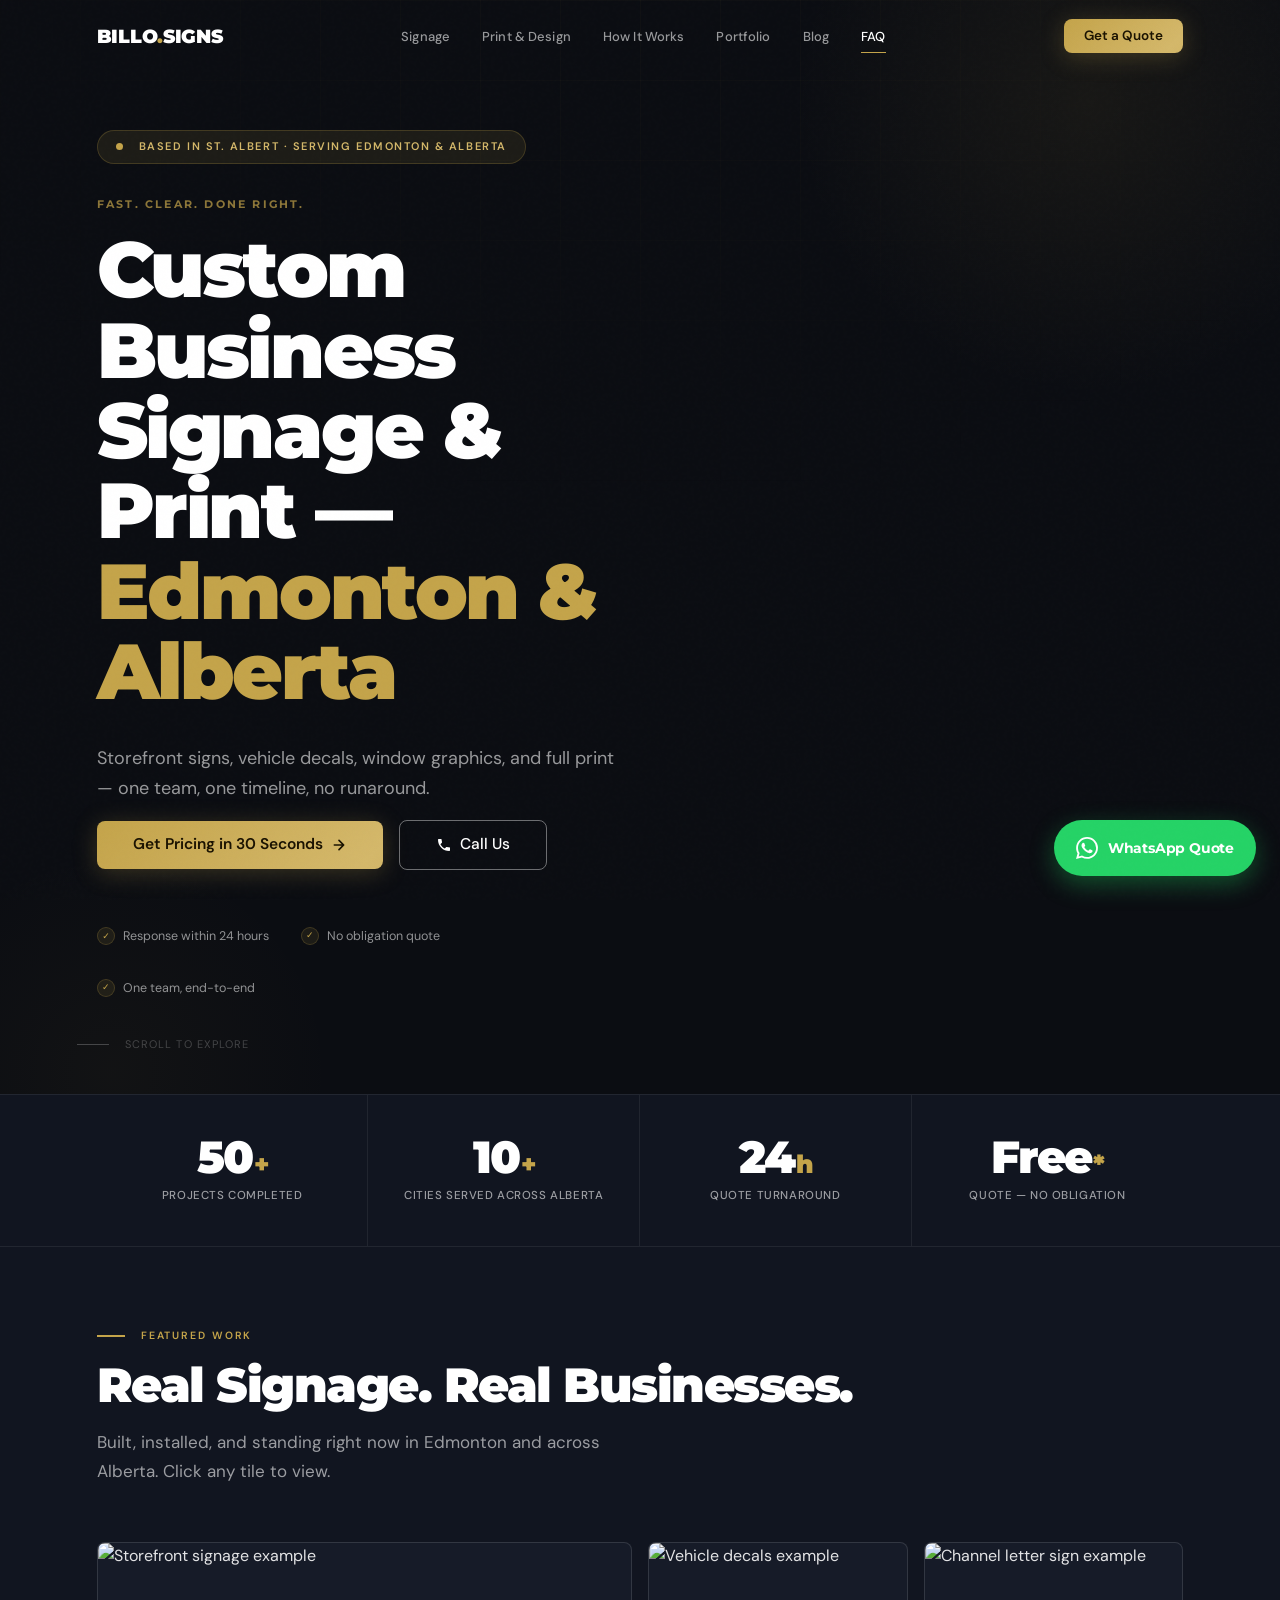
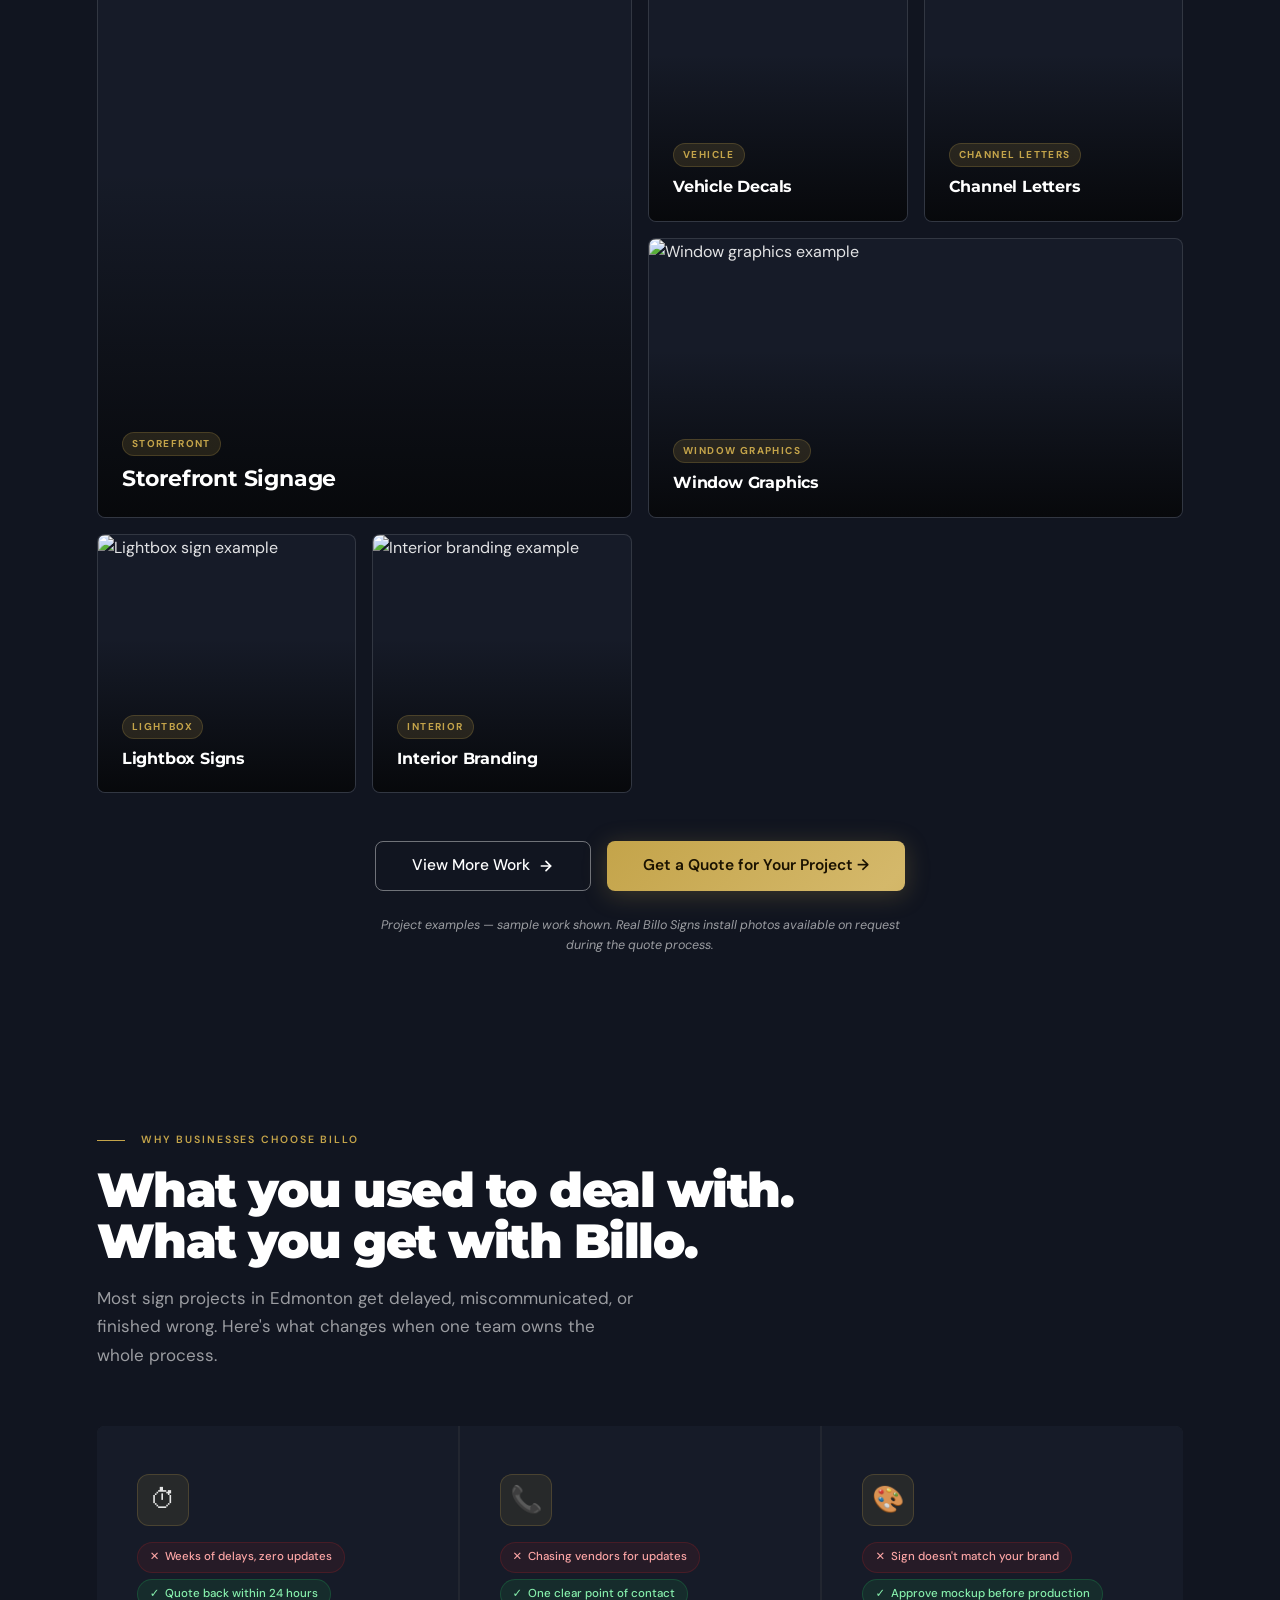
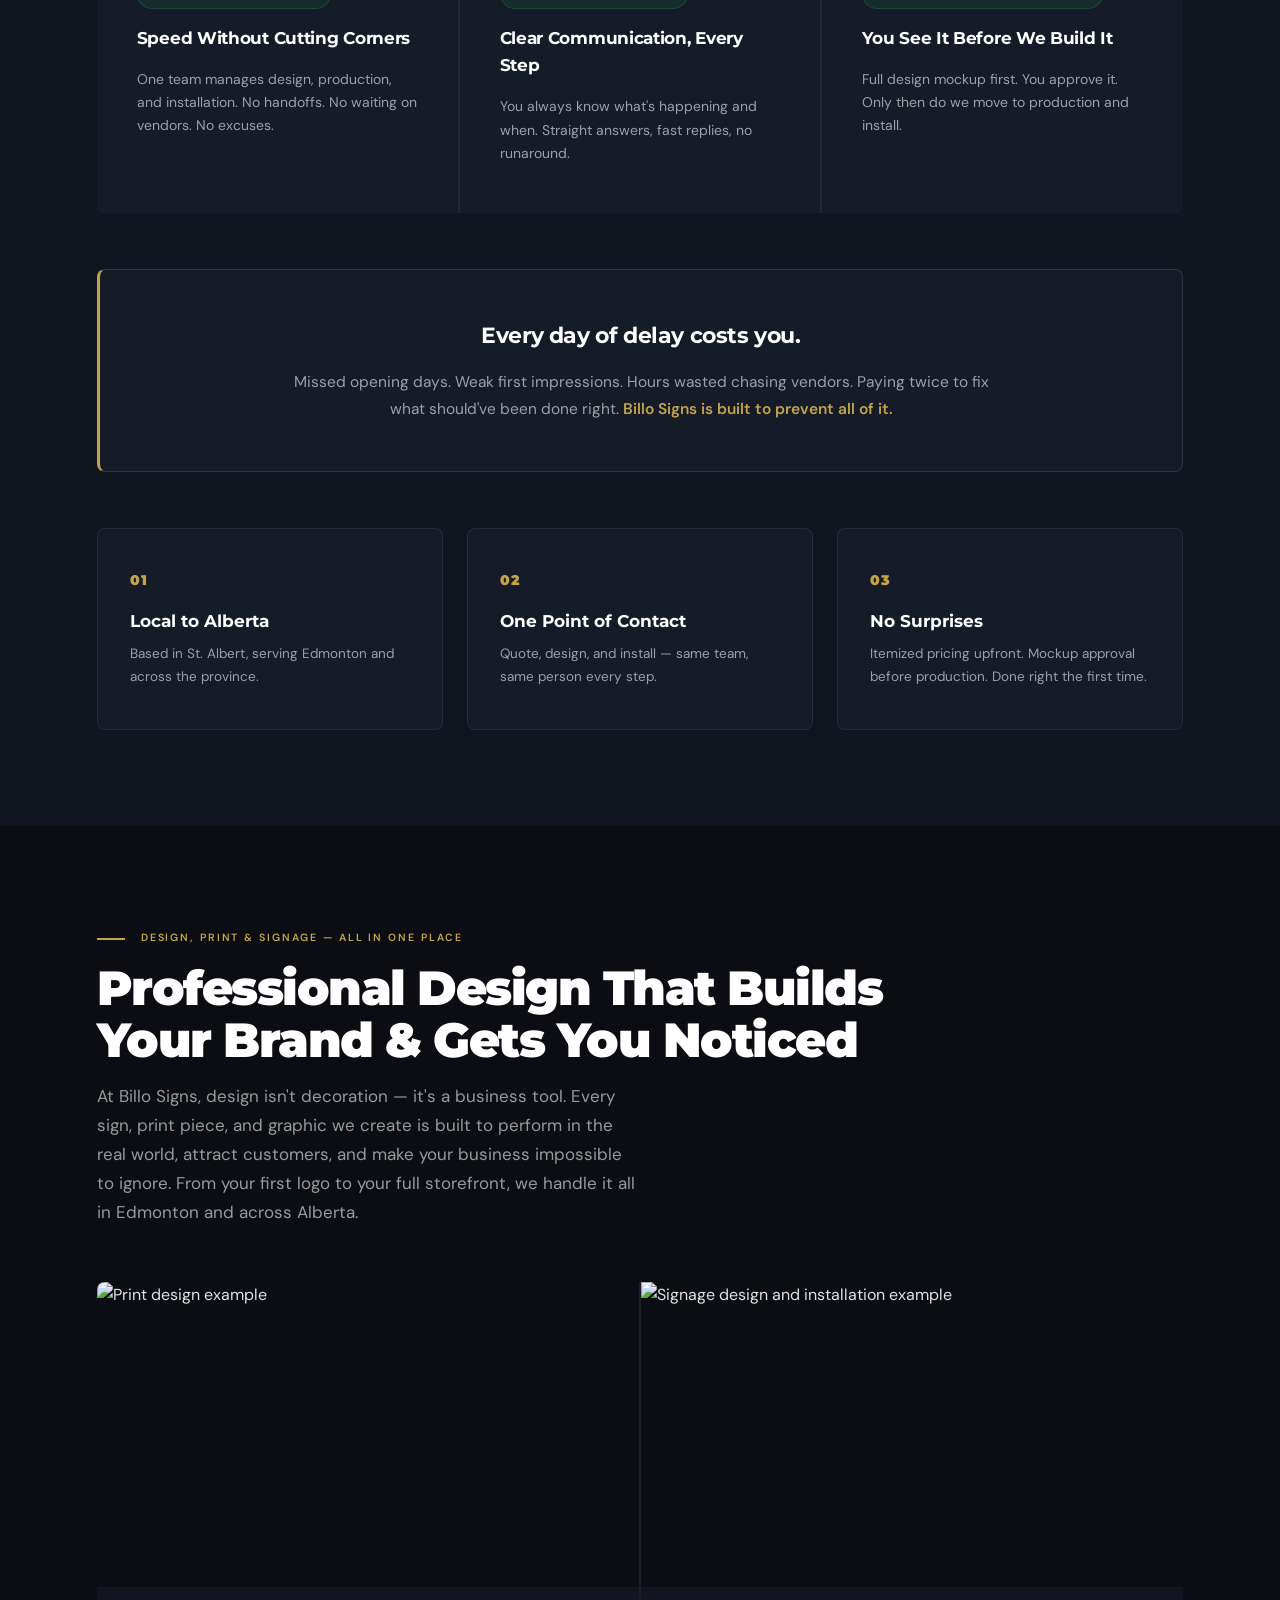
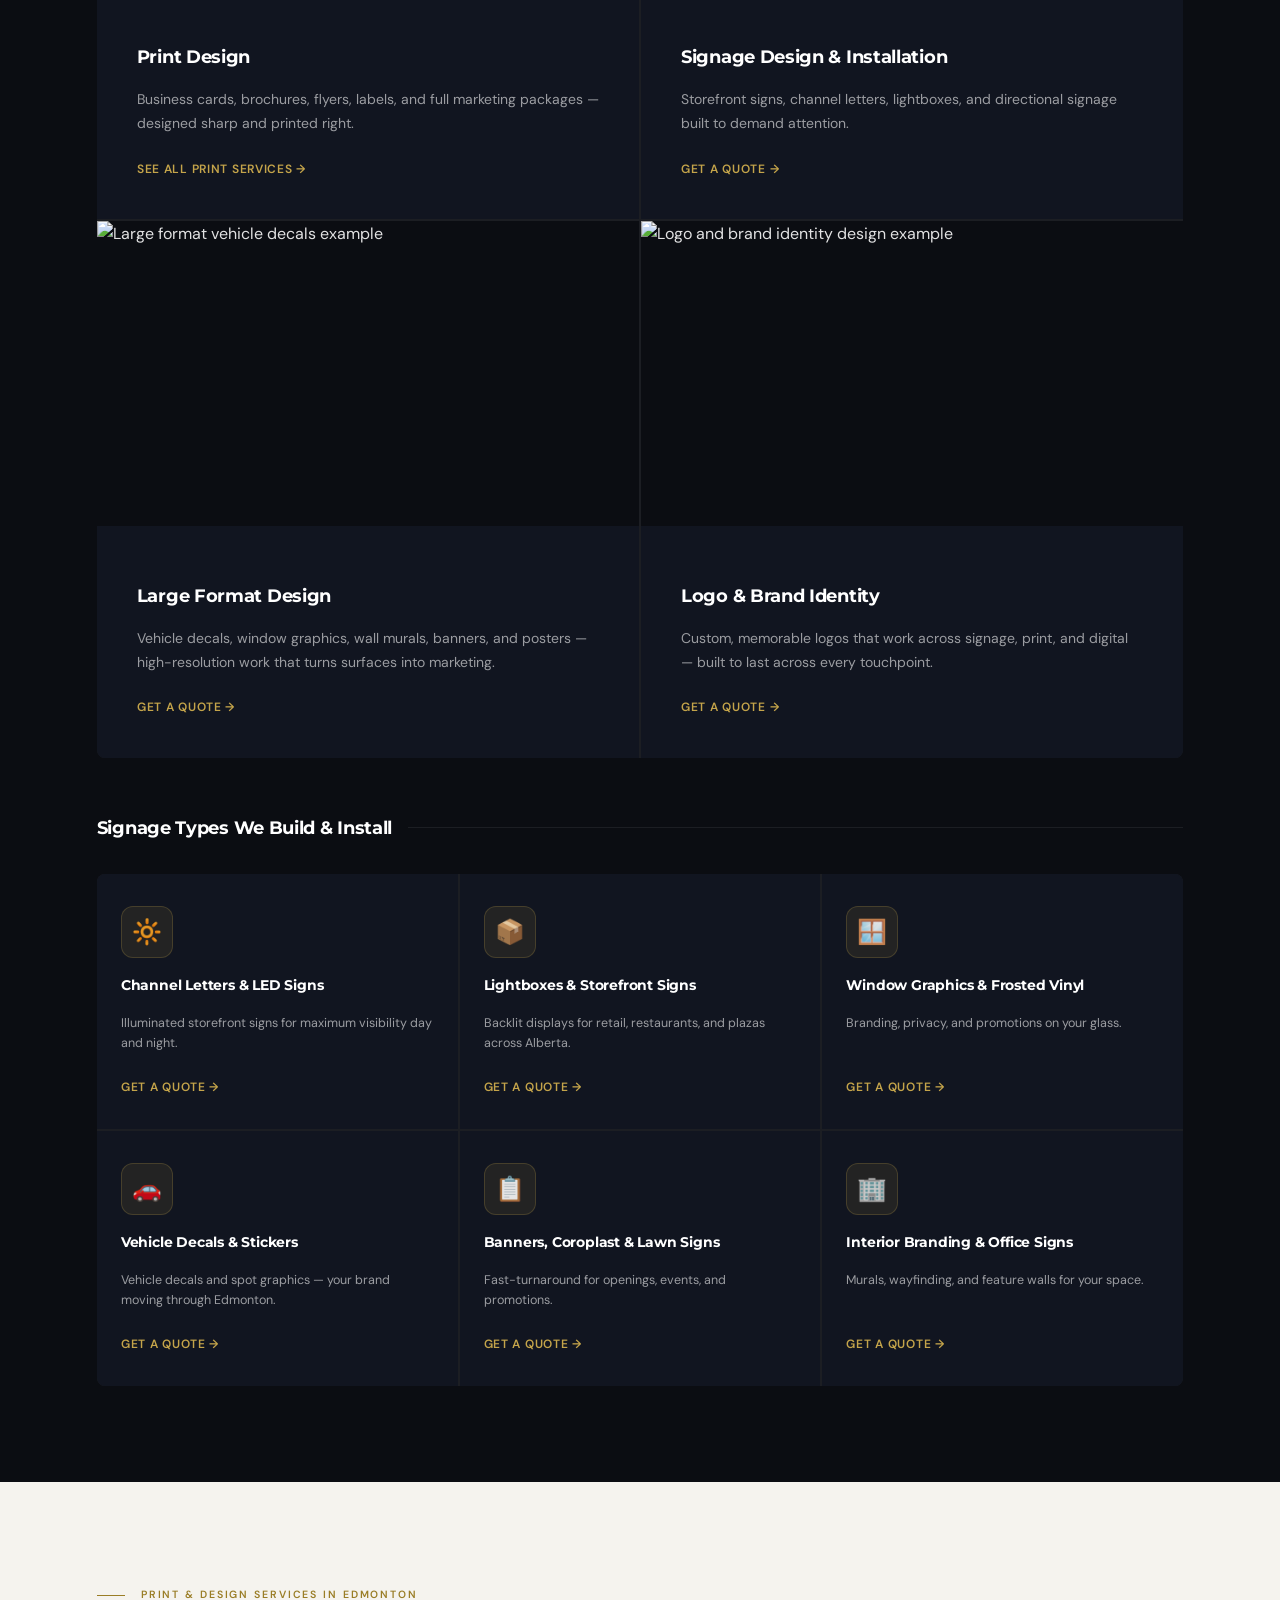
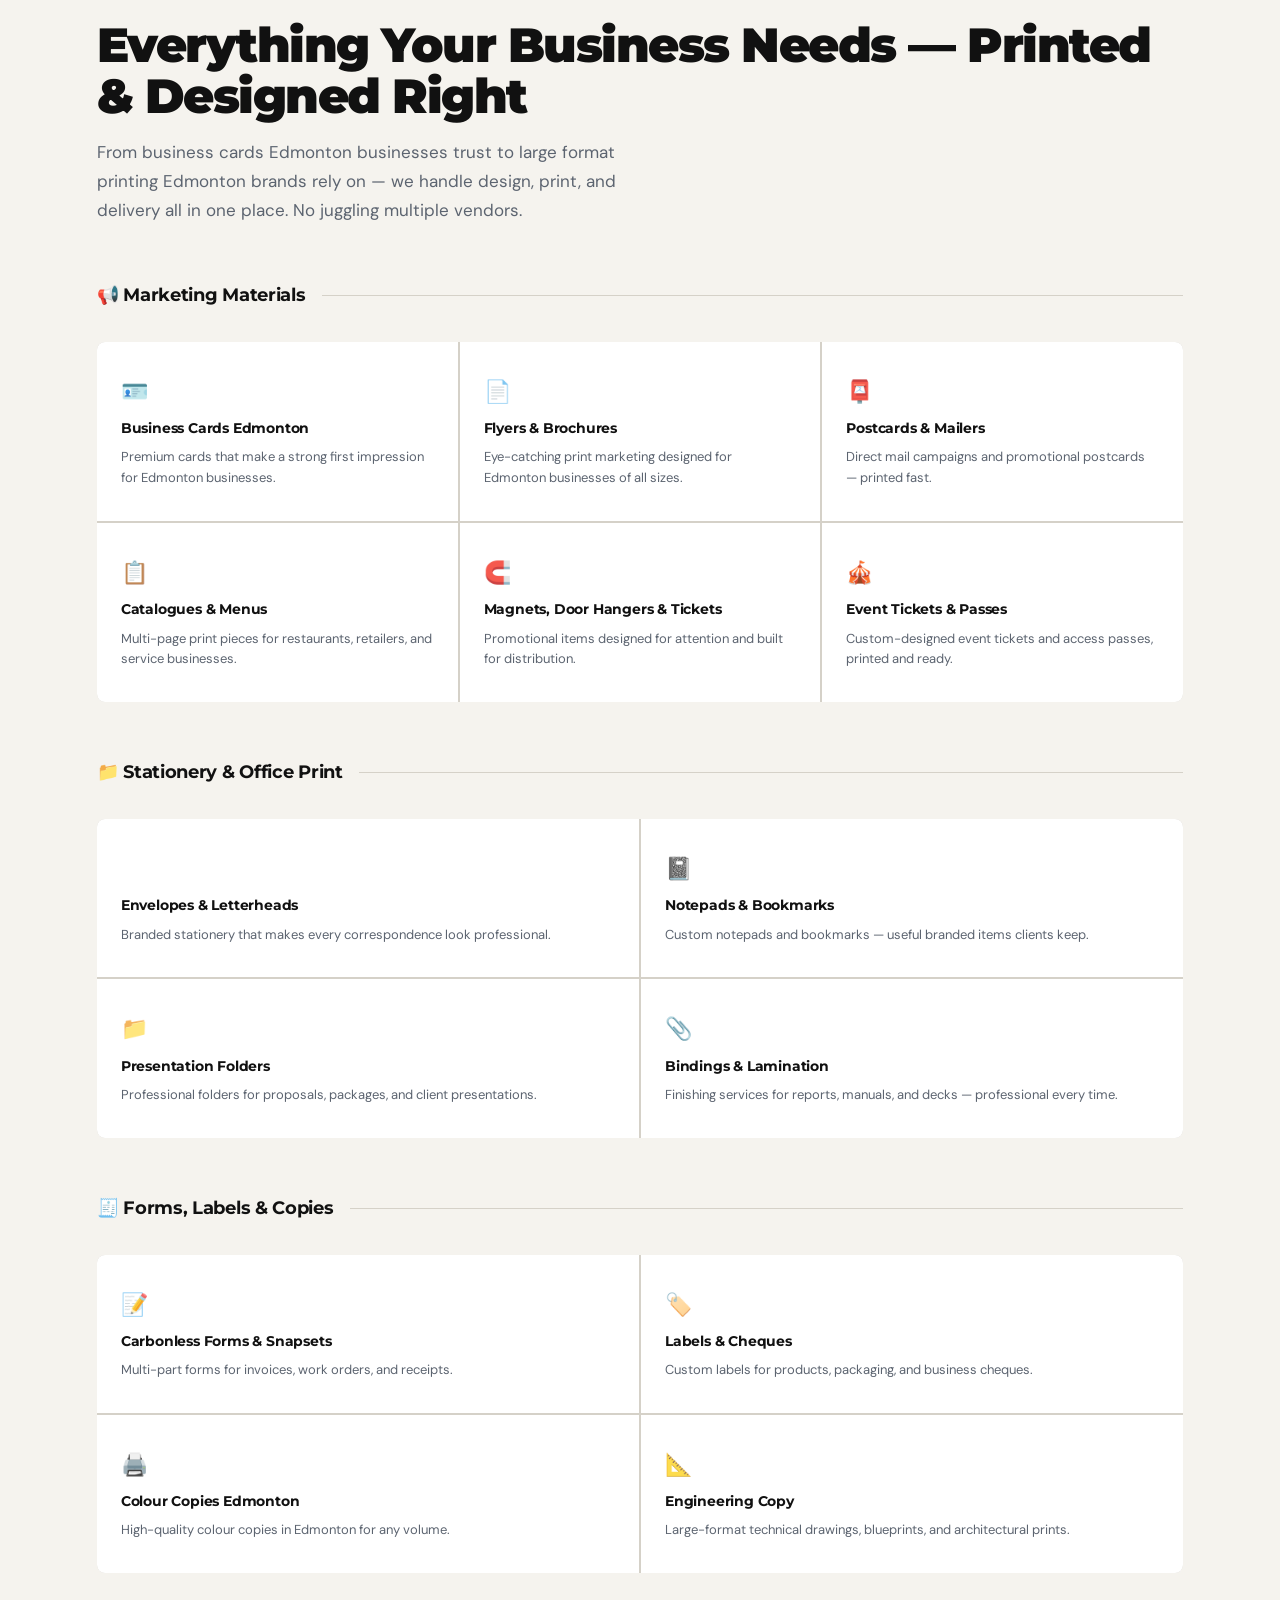
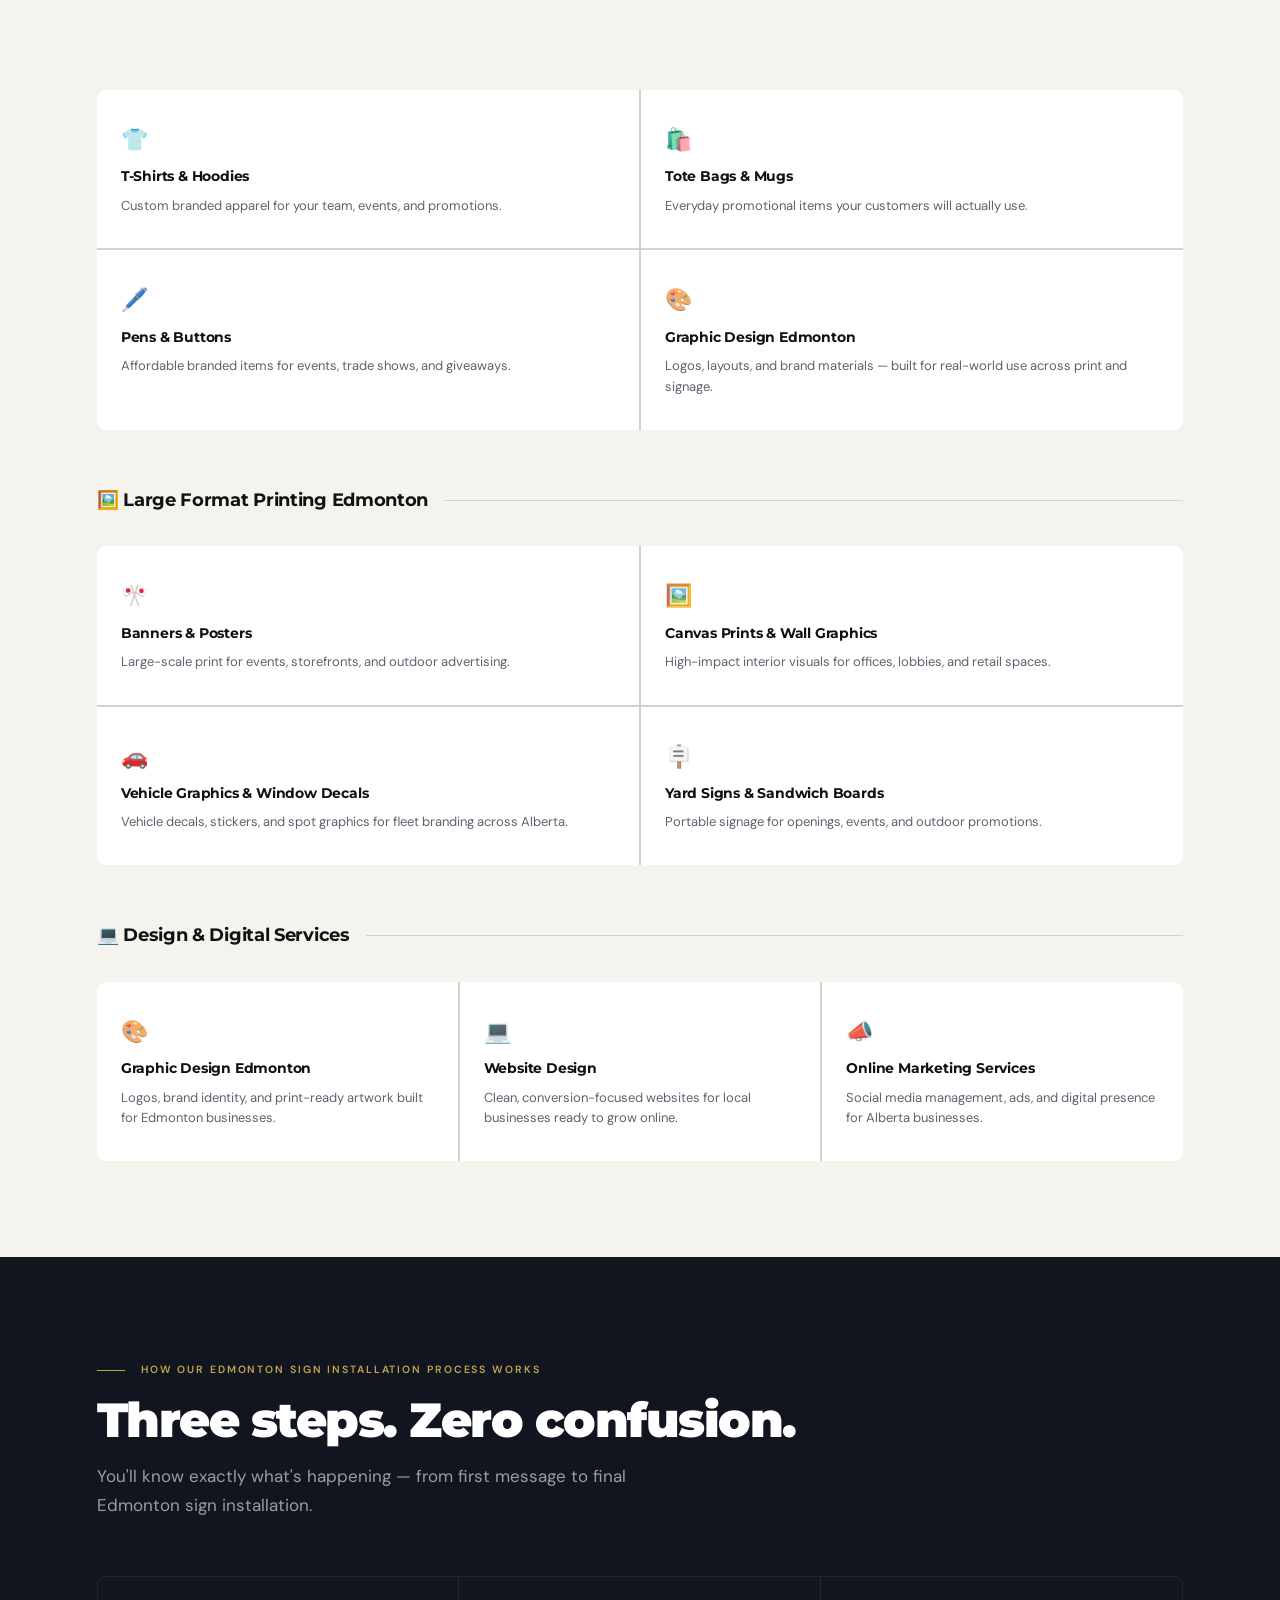
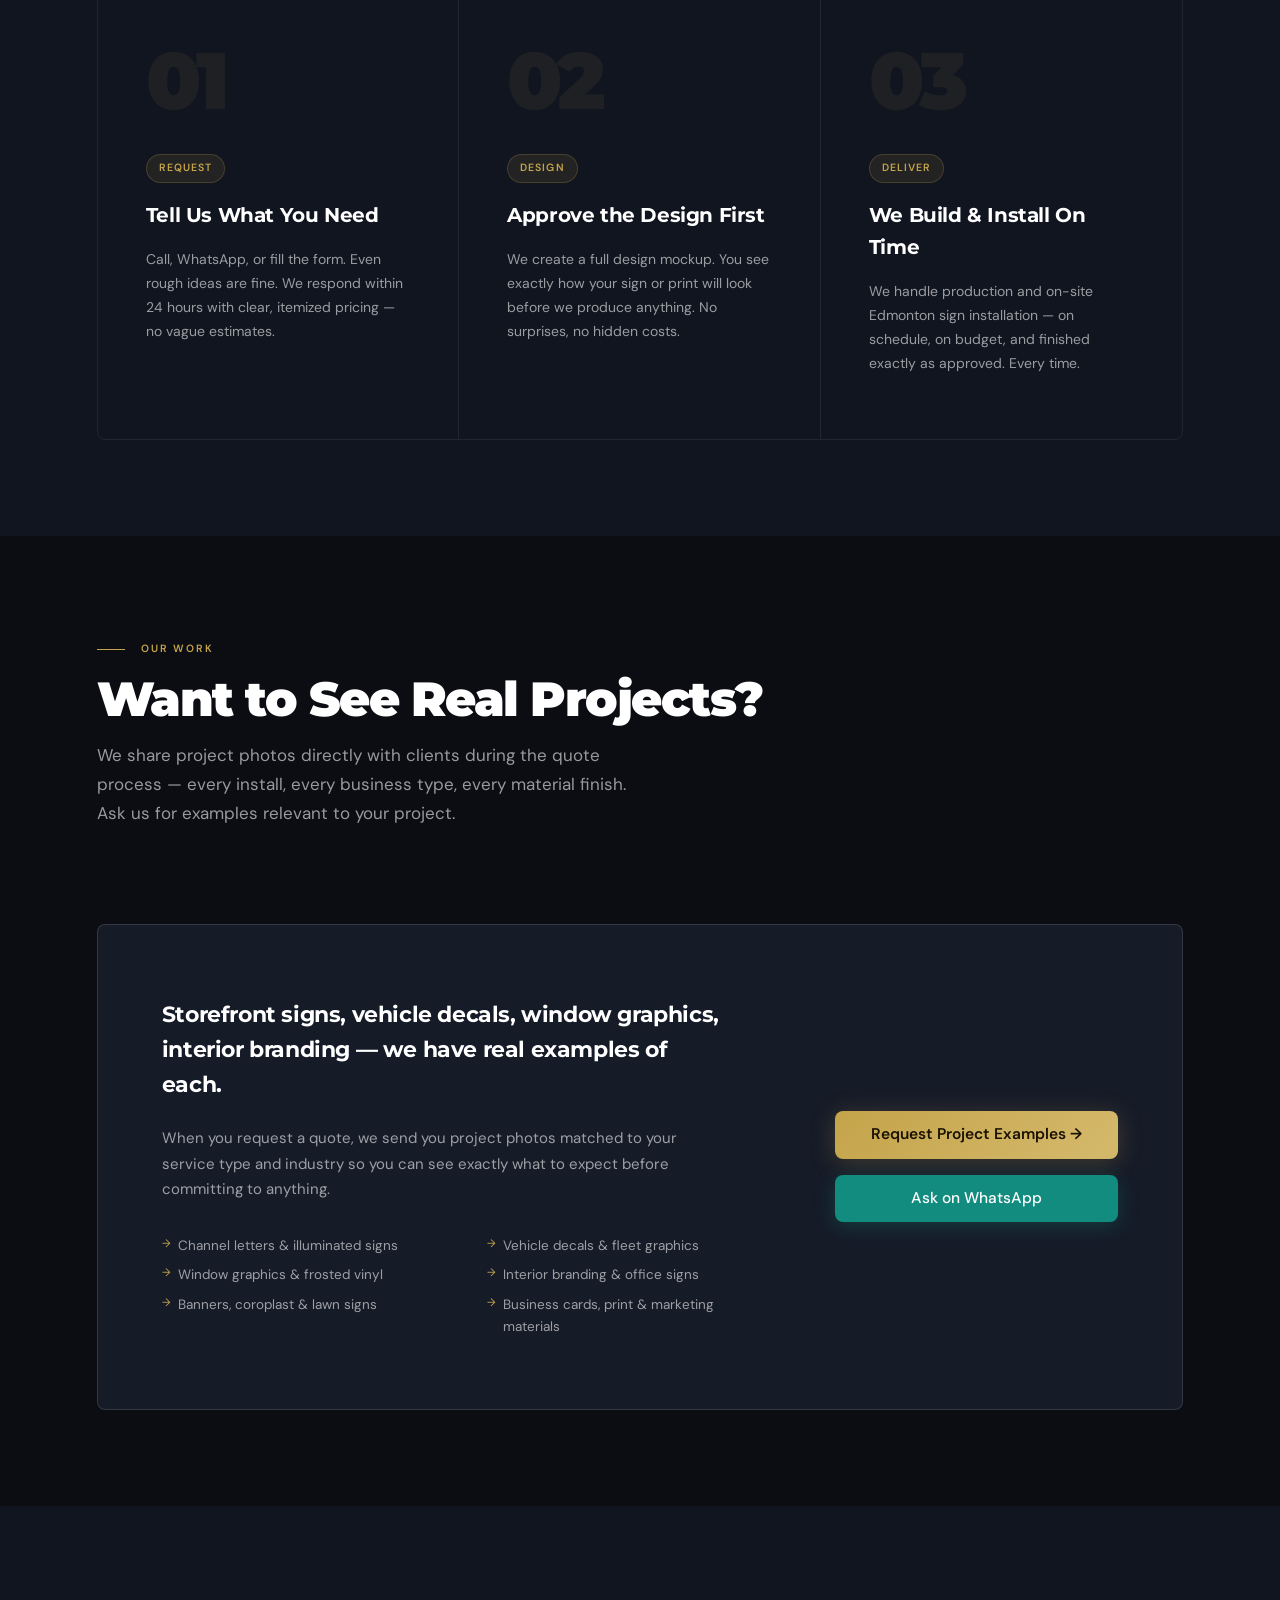
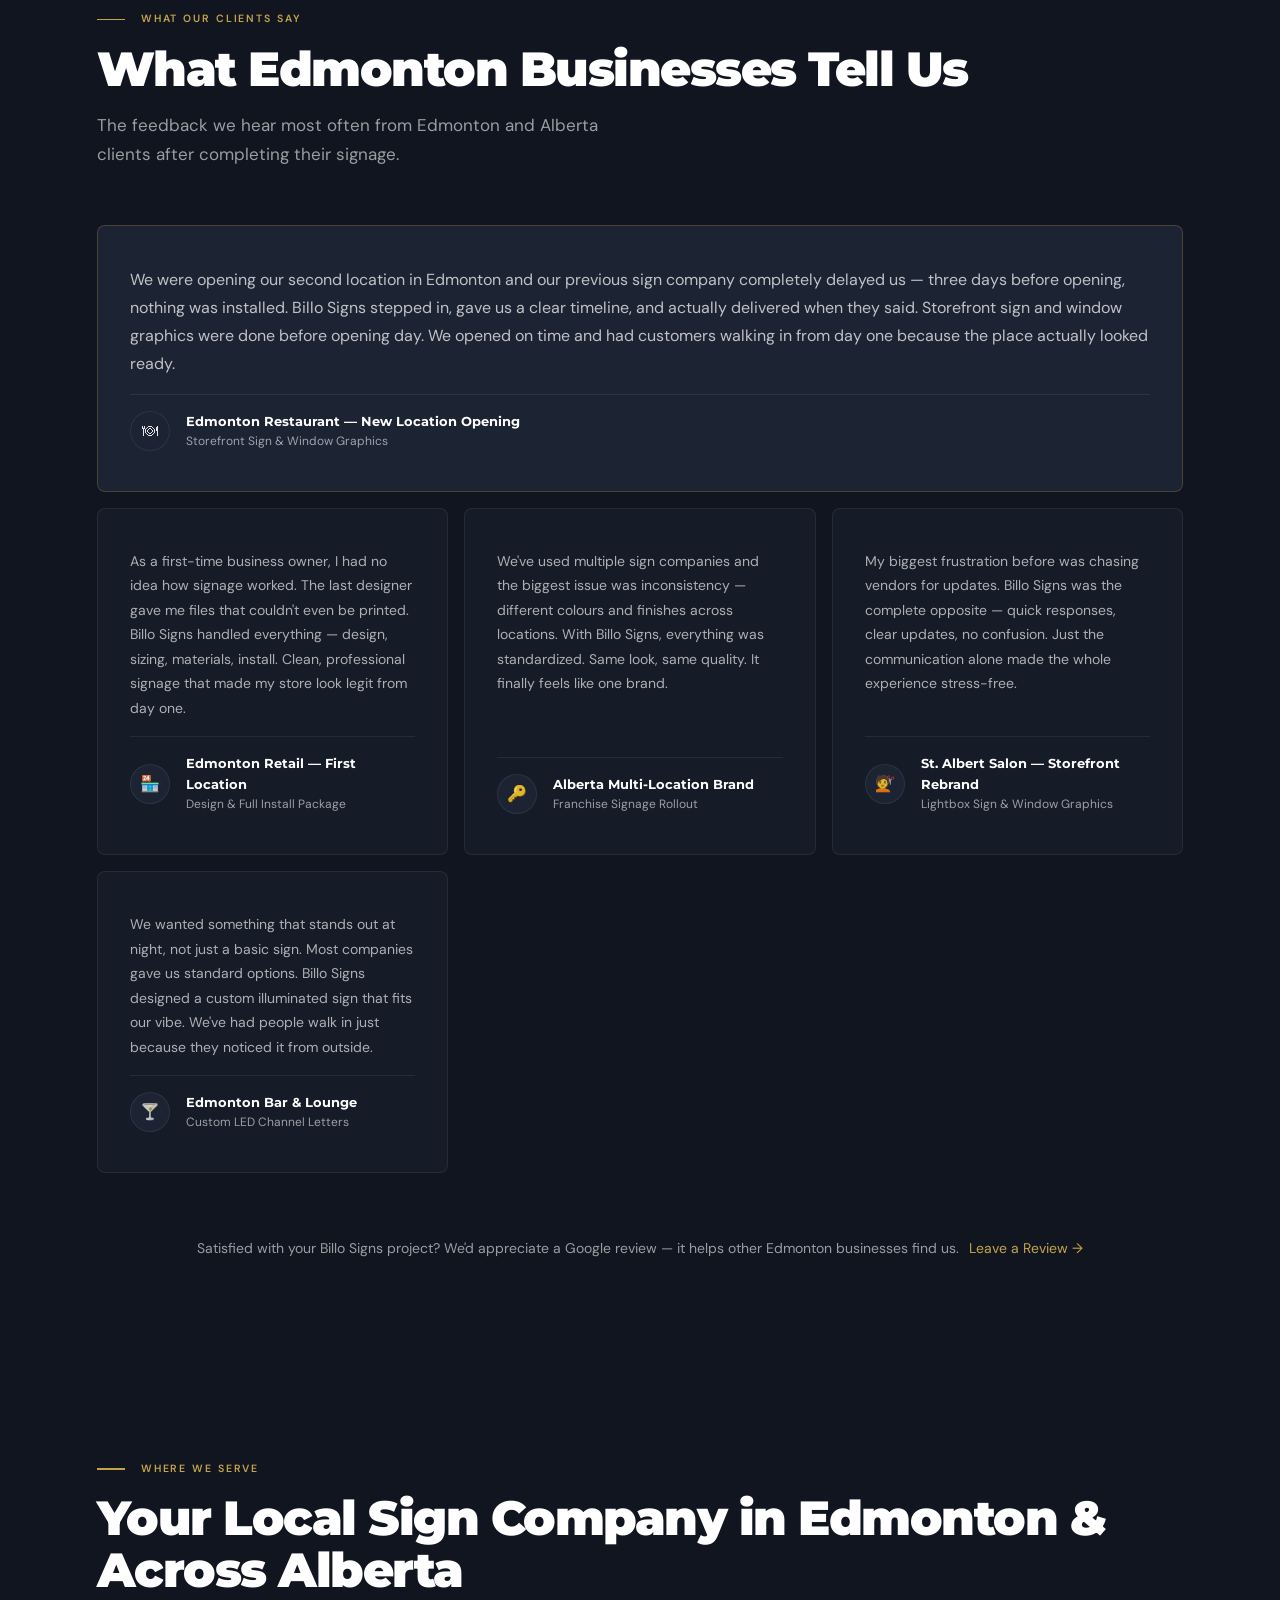
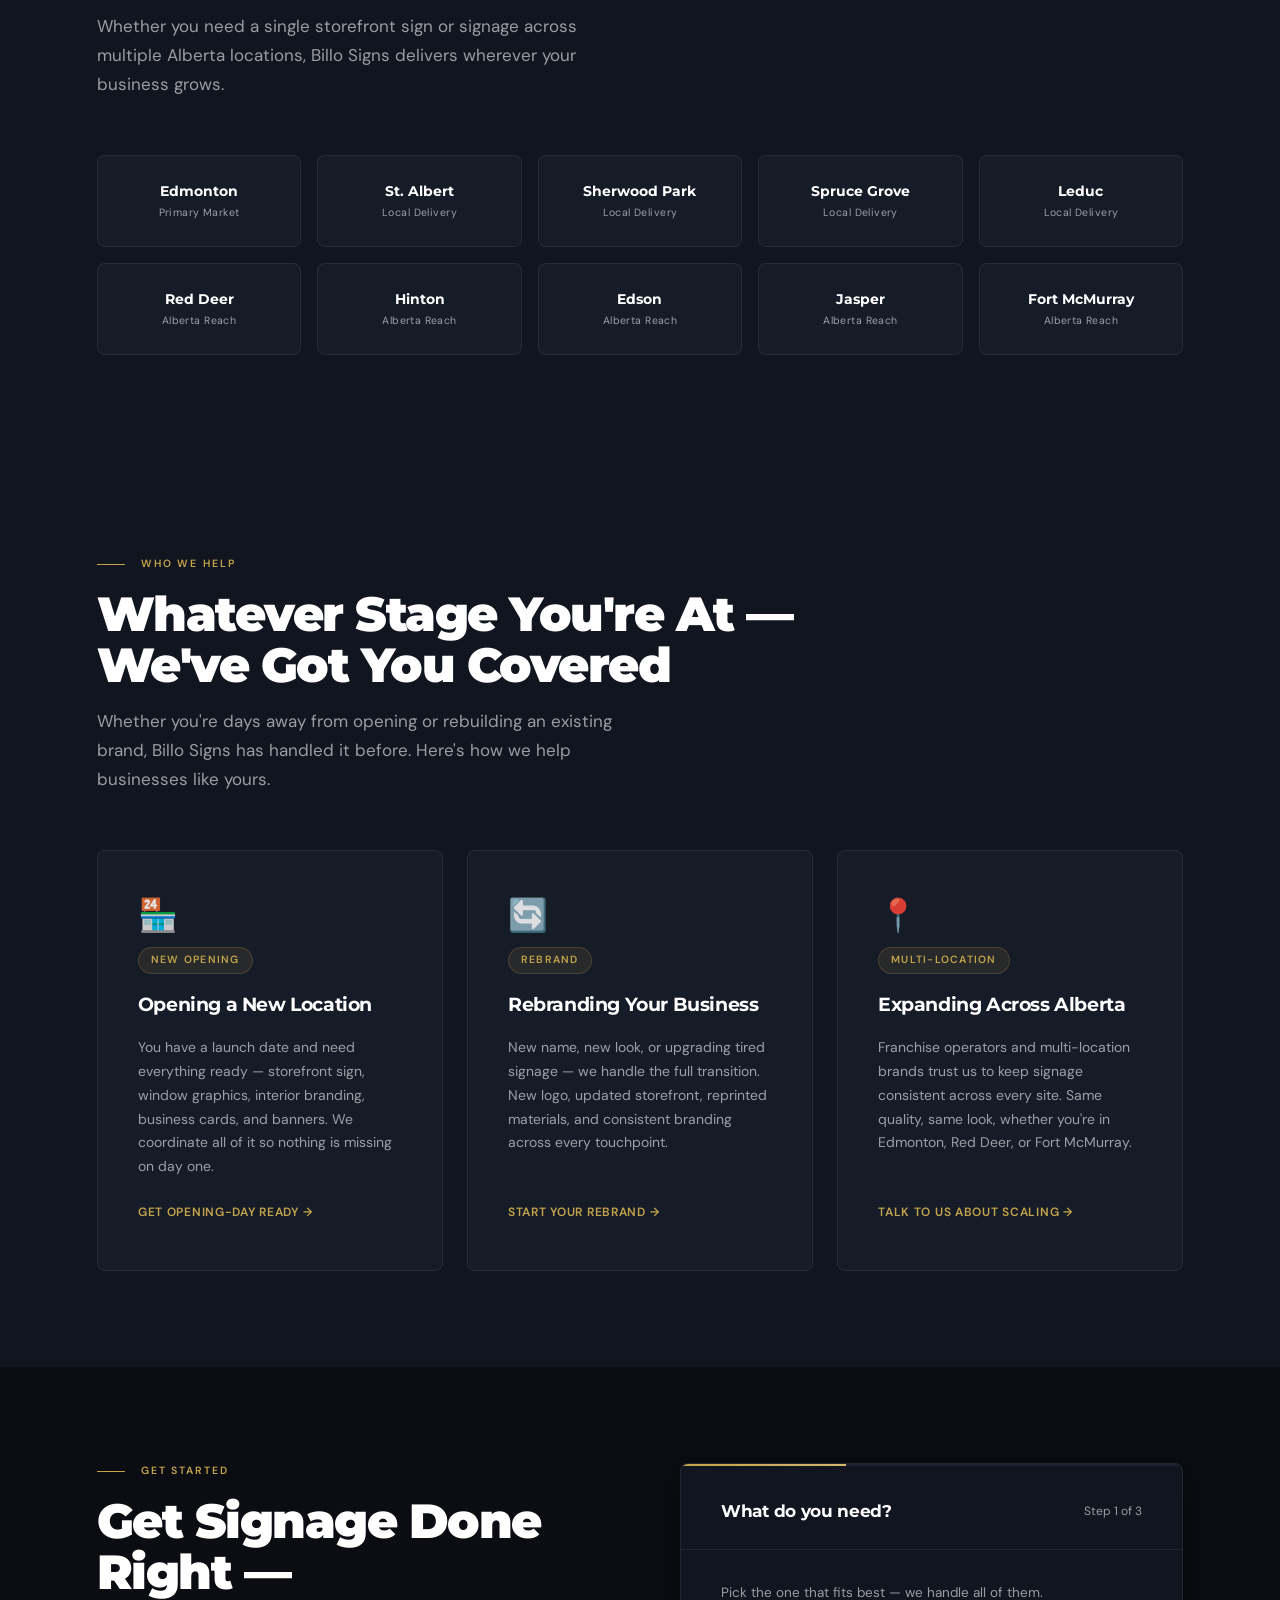
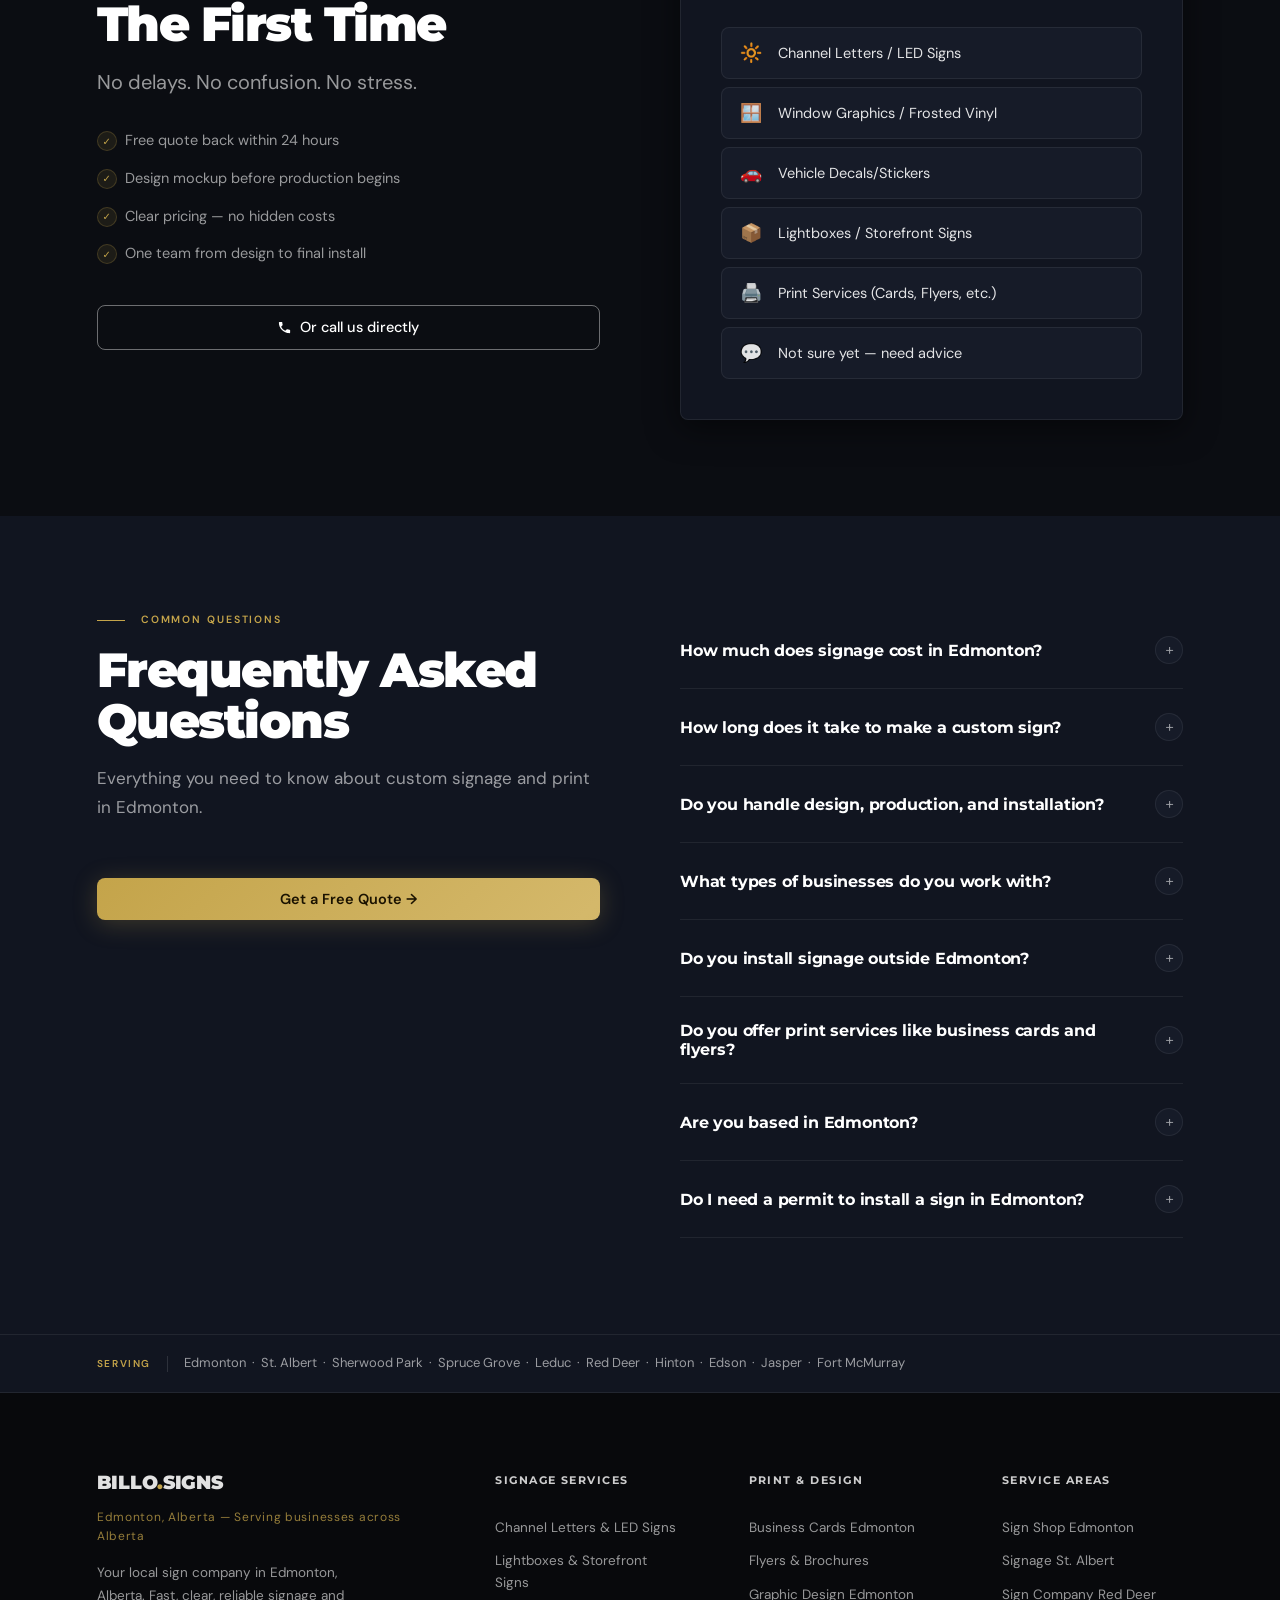
==== commit 558371b7: "index.html" ====
--- a/index.html
+++ b/index.html
@@ -1,5 +1,5 @@
 <!DOCTYPE html>
-<!-- Billo Signs WIP Build — index-ver2.html -->
+<!-- Billo Signs WIP Build — index-ver3.html -->
 <html lang="en">
 <head>
 
@@ -56,7 +56,7 @@
   <!-- ===== END: DNS PREFETCH ===== -->
 
   <!-- Stylesheet -->
-  <link rel="stylesheet" href="css/styles.css?v=5.18">
+  <link rel="stylesheet" href="css/styles.css?v=5.19">
 
   <!-- Facebook Pixel -->
   <!-- Replace XXXXXXXXXXXXXXXXXX with your real Pixel ID from business.facebook.com -->
@@ -288,21 +288,12 @@
 
         </div>
 
-        <!-- ===== NEW: HERO COLLAGE (desktop) — WIP Unsplash references ===== -->
-        <!-- Replace src/alt with real Billo project photos when available -->
-        <aside class="hero-collage reveal reveal-d3" aria-hidden="true">
-          <figure class="hero-collage-tile hero-collage-tile--a">
-            <img src="https://images.unsplash.com/photo-1567521464027-f127ff144326?auto=format&fit=crop&w=700&q=75" alt="Storefront signage example" loading="lazy" width="400" height="500">
-          </figure>
-          <figure class="hero-collage-tile hero-collage-tile--b">
-            <img src="https://images.unsplash.com/photo-1558618666-fcd25c85cd64?auto=format&fit=crop&w=600&q=75" alt="Vehicle decal example" loading="lazy" width="320" height="240">
-          </figure>
-          <figure class="hero-collage-tile hero-collage-tile--c">
-            <img src="https://images.unsplash.com/photo-1534452203293-494d7ddbf7e0?auto=format&fit=crop&w=600&q=75" alt="Window graphics example" loading="lazy" width="320" height="240">
-          </figure>
-          <figure class="hero-collage-tile hero-collage-tile--d">
-            <img src="https://images.unsplash.com/photo-1604328698692-f76ea9498e76?auto=format&fit=crop&w=600&q=75" alt="Lightbox sign example" loading="lazy" width="320" height="240">
-          </figure>
+        <!-- ===== NEW: VANILLA HERO SHUFFLE GRID ===== -->
+        <!-- 4×4 grid populated by initShuffleGrid() in script.js -->
+        <!-- Image data lives in window.HERO_SHUFFLE_IMAGES array (see script.js) -->
+        <!-- WIP: Unsplash refs — replace src/alt in shuffleImages array when real photos arrive -->
+        <aside class="hero-shuffle-grid" id="heroShuffleGrid" aria-hidden="true" role="presentation">
+          <!-- 16 tiles injected by JS -->
         </aside>
 
       </div>
@@ -1594,13 +1585,13 @@
      id="floatingWA"
      target="_blank"
      rel="noopener"
-     aria-label="Chat with Billo Signs on WhatsApp">
+     aria-label="Message Billo Signs on WhatsApp">
     <svg class="floating-wa-ico" width="22" height="22" viewBox="0 0 24 24" fill="currentColor" aria-hidden="true"><path d="M17.472 14.382c-.297-.149-1.758-.867-2.03-.967-.273-.099-.471-.148-.67.15-.197.297-.767.966-.94 1.164-.173.199-.347.223-.644.075-.297-.15-1.255-.463-2.39-1.475-.883-.788-1.48-1.761-1.653-2.059-.173-.297-.018-.458.13-.606.134-.133.298-.347.446-.52.149-.174.198-.298.298-.497.099-.198.05-.371-.025-.52-.075-.149-.669-1.612-.916-2.207-.242-.579-.487-.5-.669-.51-.173-.008-.371-.01-.57-.01-.198 0-.52.074-.792.372-.272.297-1.04 1.016-1.04 2.479 0 1.462 1.065 2.875 1.213 3.074.149.198 2.096 3.2 5.077 4.487.709.306 1.262.489 1.694.625.712.227 1.36.195 1.871.118.571-.085 1.758-.719 2.006-1.413.248-.694.248-1.289.173-1.413-.074-.124-.272-.198-.57-.347m-5.421 7.403h-.004a9.87 9.87 0 01-5.031-1.378l-.361-.214-3.741.982.998-3.648-.235-.374a9.86 9.86 0 01-1.51-5.26c.001-5.45 4.436-9.884 9.888-9.884 2.64 0 5.122 1.03 6.988 2.898a9.825 9.825 0 012.893 6.994c-.003 5.45-4.437 9.884-9.885 9.884m8.413-18.297A11.815 11.815 0 0012.05 0C5.495 0 .16 5.335.157 11.892c0 2.096.547 4.142 1.588 5.945L.057 24l6.305-1.654a11.882 11.882 0 005.683 1.448h.005c6.554 0 11.89-5.335 11.893-11.893a11.821 11.821 0 00-3.48-8.413z"/></svg>
     <span class="floating-wa-label">WhatsApp Quote</span>
   </a>
 
   <!-- JavaScript -->
-  <script src="js/script.js?v=5.18" defer></script>
+  <script src="js/script.js?v=5.19" defer></script>
 
 </body>
 </html>
--- a/css/styles.css
+++ b/css/styles.css
@@ -1,4 +1,4 @@
-/* Billo Signs WIP Build — styles-ver1.css */
+/* Billo Signs WIP Build — styles-ver2.css */
 /* ═══════════════════════════════════════════════════════════════
    BILLO SIGNS & GRAPHICS — styles.css
    Design System: Dark premium, 8px grid, Montserrat + DM Sans
@@ -3202,6 +3202,101 @@
 }
 
 /* ───────────────────────────────────────────────────────────────
+   ===== NEW: GLOBAL FLOATING WHATSAPP BUTTON =====
+─────────────────────────────────────────────────────────────── */
+
+.floating-wa {
+  position: fixed;
+  bottom: 24px;
+  right: 24px;
+  display: inline-flex;
+  align-items: center;
+  gap: 10px;
+  padding: 14px 22px;
+  background: #25D366;
+  color: #FFFFFF;
+  font-family: var(--font-head);
+  font-weight: 700;
+  font-size: 14px;
+  letter-spacing: -.2px;
+  text-decoration: none;
+  border-radius: 999px;
+  box-shadow: 0 8px 24px rgba(37,211,102,.35), 0 4px 12px rgba(0,0,0,.25);
+  z-index: 500;
+  transition: transform var(--t-base) var(--ease),
+              box-shadow var(--t-base) var(--ease),
+              opacity var(--t-base) var(--ease),
+              visibility var(--t-base) var(--ease);
+  min-height: 56px;
+  cursor: pointer;
+}
+
+.floating-wa:hover {
+  transform: translateY(-2px);
+  box-shadow: 0 12px 32px rgba(37,211,102,.45), 0 6px 18px rgba(0,0,0,.3);
+  background: #1FAE54;
+}
+
+.floating-wa:focus-visible {
+  outline: 3px solid #FFFFFF;
+  outline-offset: 3px;
+  box-shadow: 0 0 0 6px rgba(37,211,102,.4), 0 8px 24px rgba(37,211,102,.35);
+}
+
+.floating-wa-ico { flex-shrink: 0; }
+.floating-wa-label { white-space: nowrap; }
+
+/* Hide when gallery/modal open OR an input is focused on mobile */
+body.gallery-open .floating-wa,
+body.modal-open   .floating-wa,
+body.input-focused .floating-wa {
+  opacity: 0;
+  visibility: hidden;
+  pointer-events: none;
+  transform: translateY(10px);
+}
+
+/* Mobile: circular icon-only button, sits above sticky bar */
+@media (max-width: 768px) {
+  .floating-wa {
+    bottom: calc(var(--sticky-h, 60px) + 16px);
+    right: 16px;
+    padding: 0;
+    width: 56px;
+    height: 56px;
+    border-radius: 50%;
+    justify-content: center;
+    gap: 0;
+  }
+  .floating-wa-label { display: none; }
+}
+
+/* ───────────────────────────────────────────────────────────────
+   ===== NEW: FOOTER CALL BUTTON (replaces footer WhatsApp) =====
+─────────────────────────────────────────────────────────────── */
+
+.footer-call {
+  display: inline-flex;
+  align-items: center;
+  gap: 8px;
+  padding: 10px 18px;
+  background: var(--clr-bg3);
+  border: 1px solid var(--clr-border2);
+  color: var(--clr-white);
+  font-size: 13.5px;
+  font-weight: 600;
+  text-decoration: none;
+  border-radius: var(--r-md);
+  transition: border-color var(--t-base), background var(--t-base);
+}
+
+.footer-call:hover {
+  background: var(--clr-bg4);
+  border-color: var(--clr-gold-border);
+  color: var(--clr-gold);
+}
+
+/* ───────────────────────────────────────────────────────────────
    ===== NEW: BLOG =====
 ─────────────────────────────────────────────────────────────── */
 
